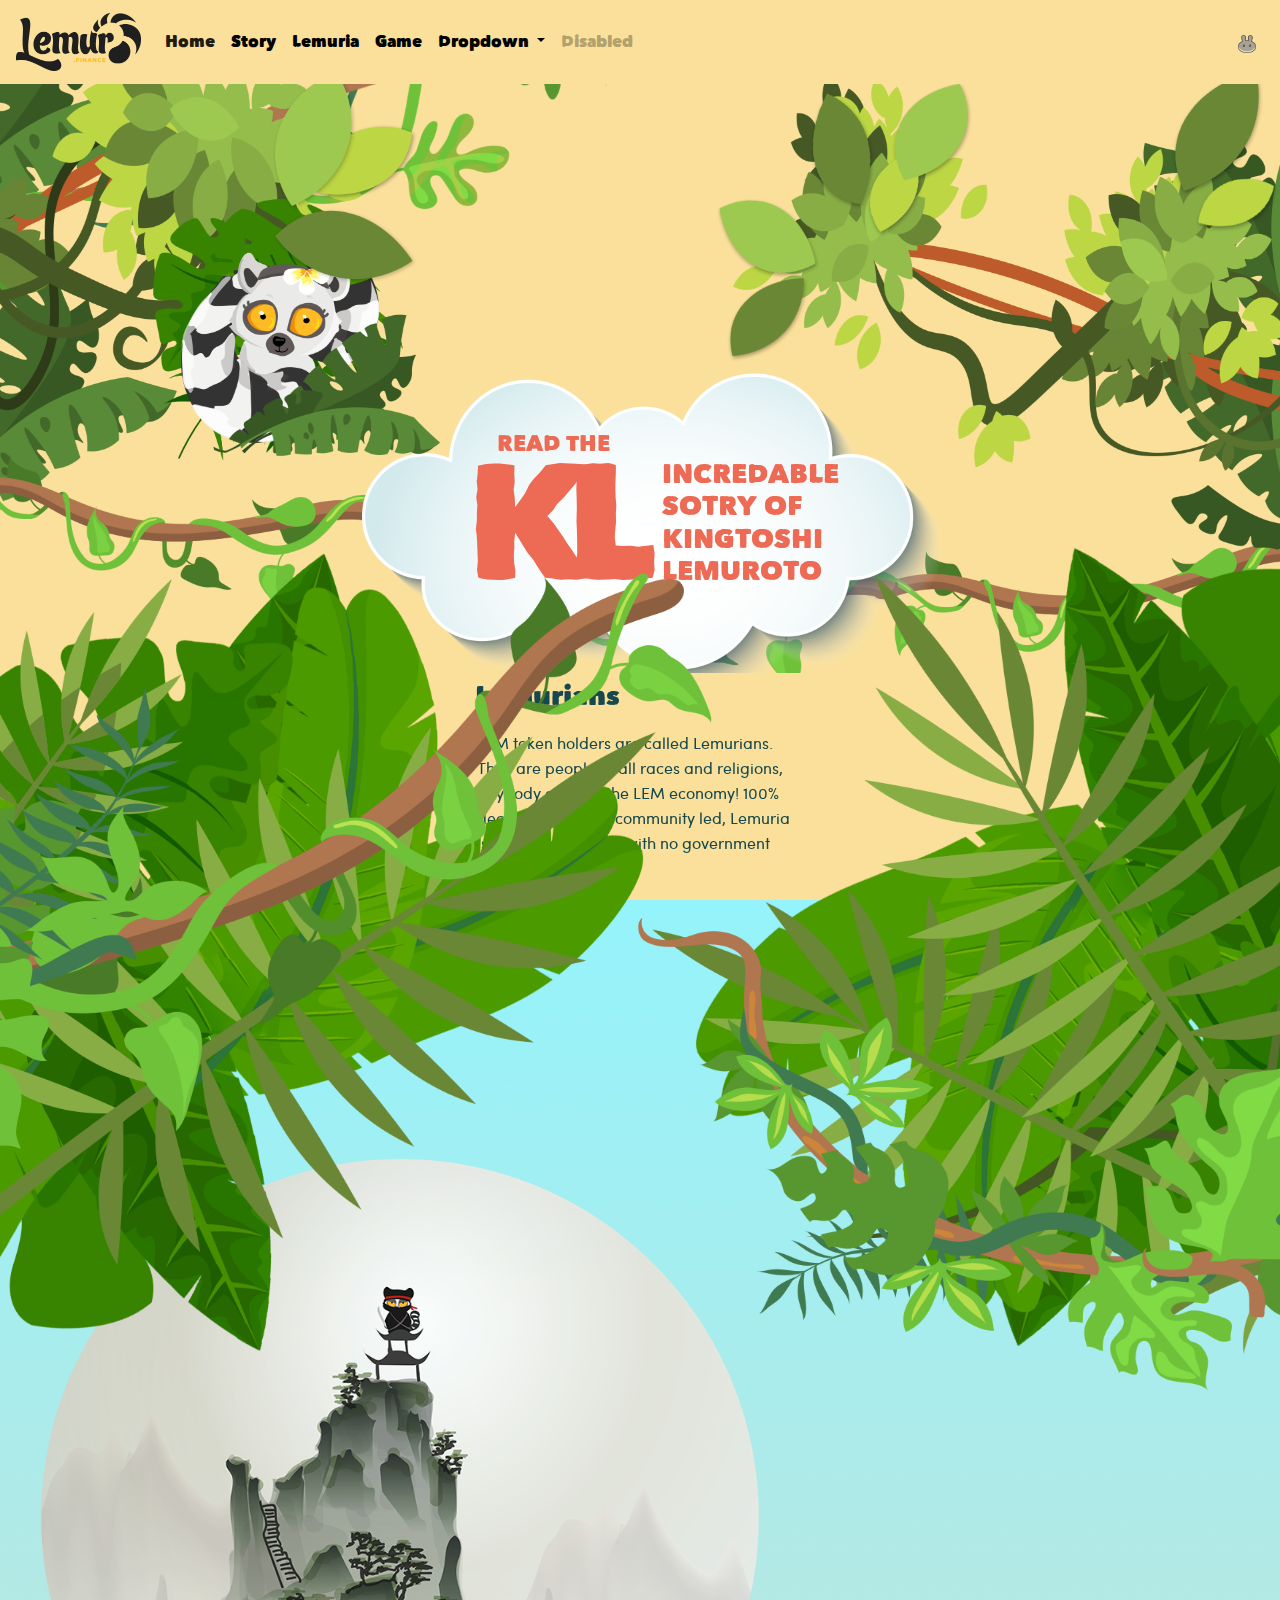
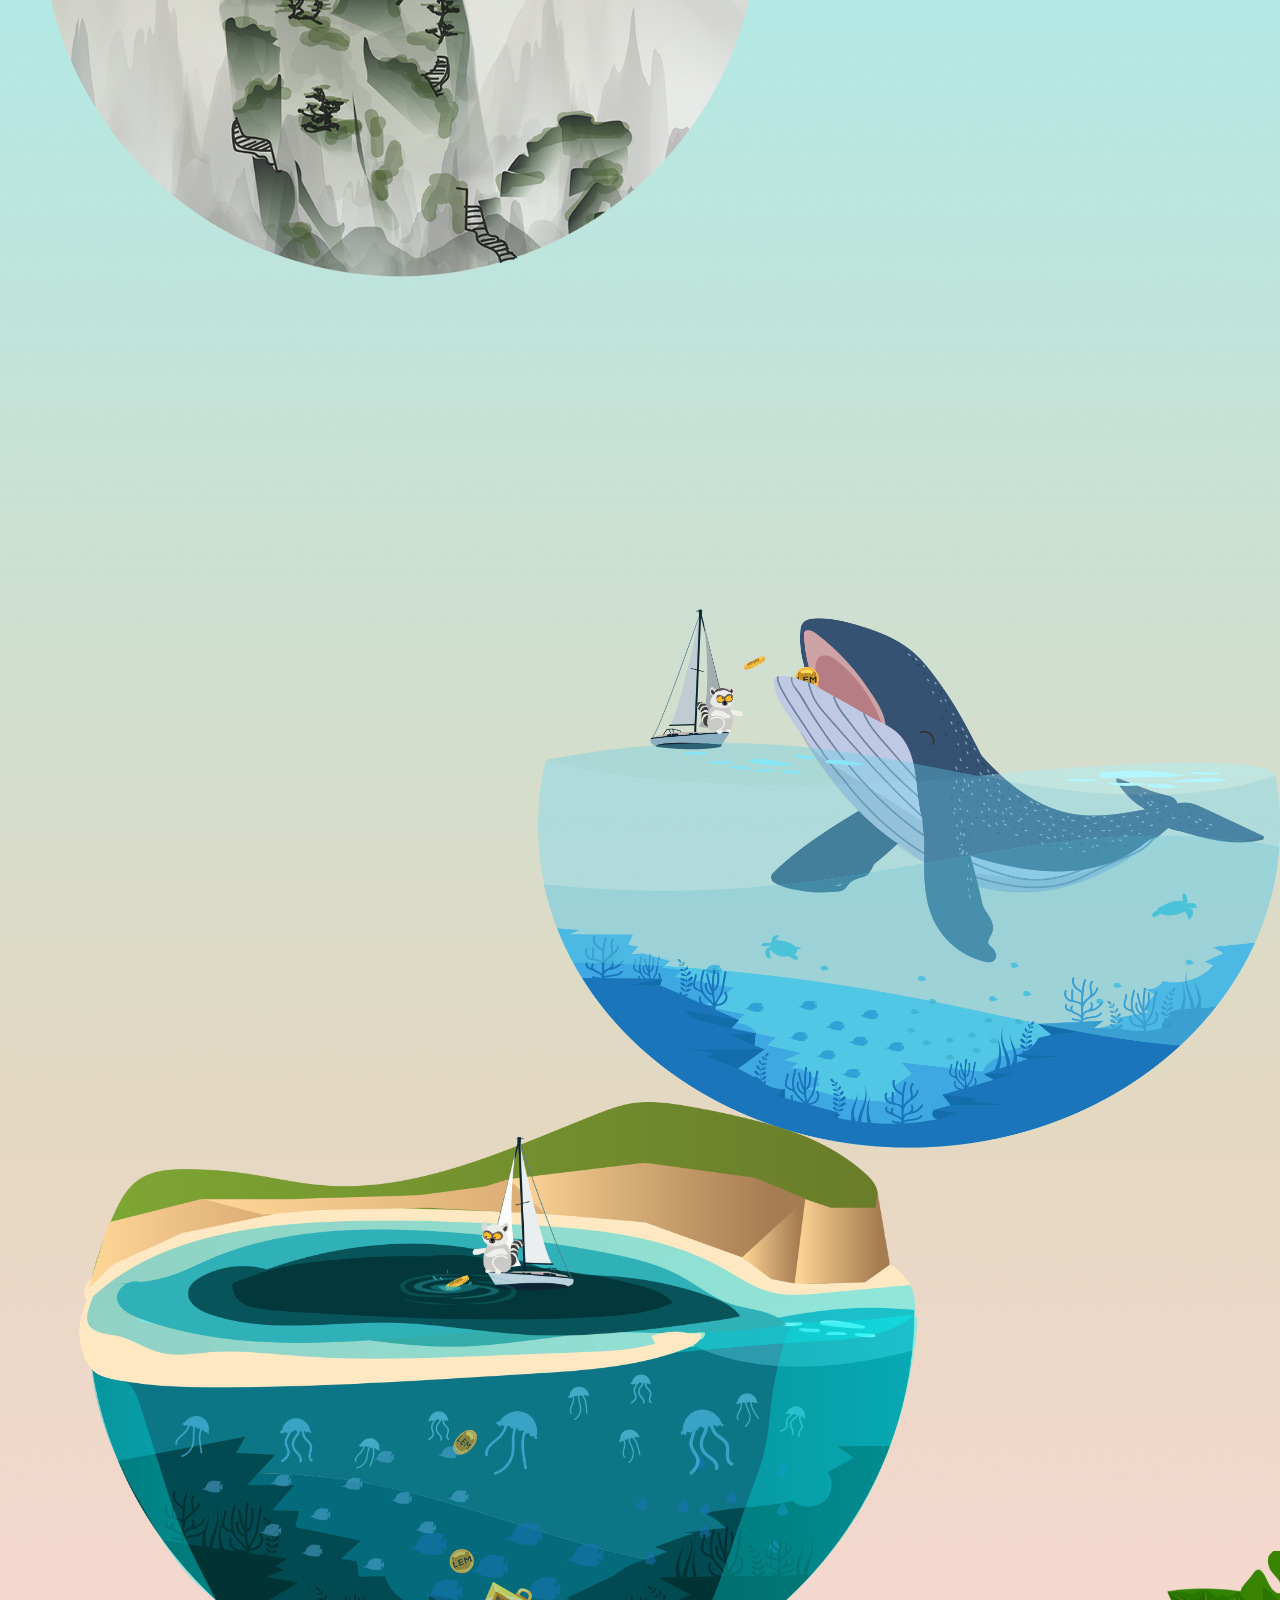
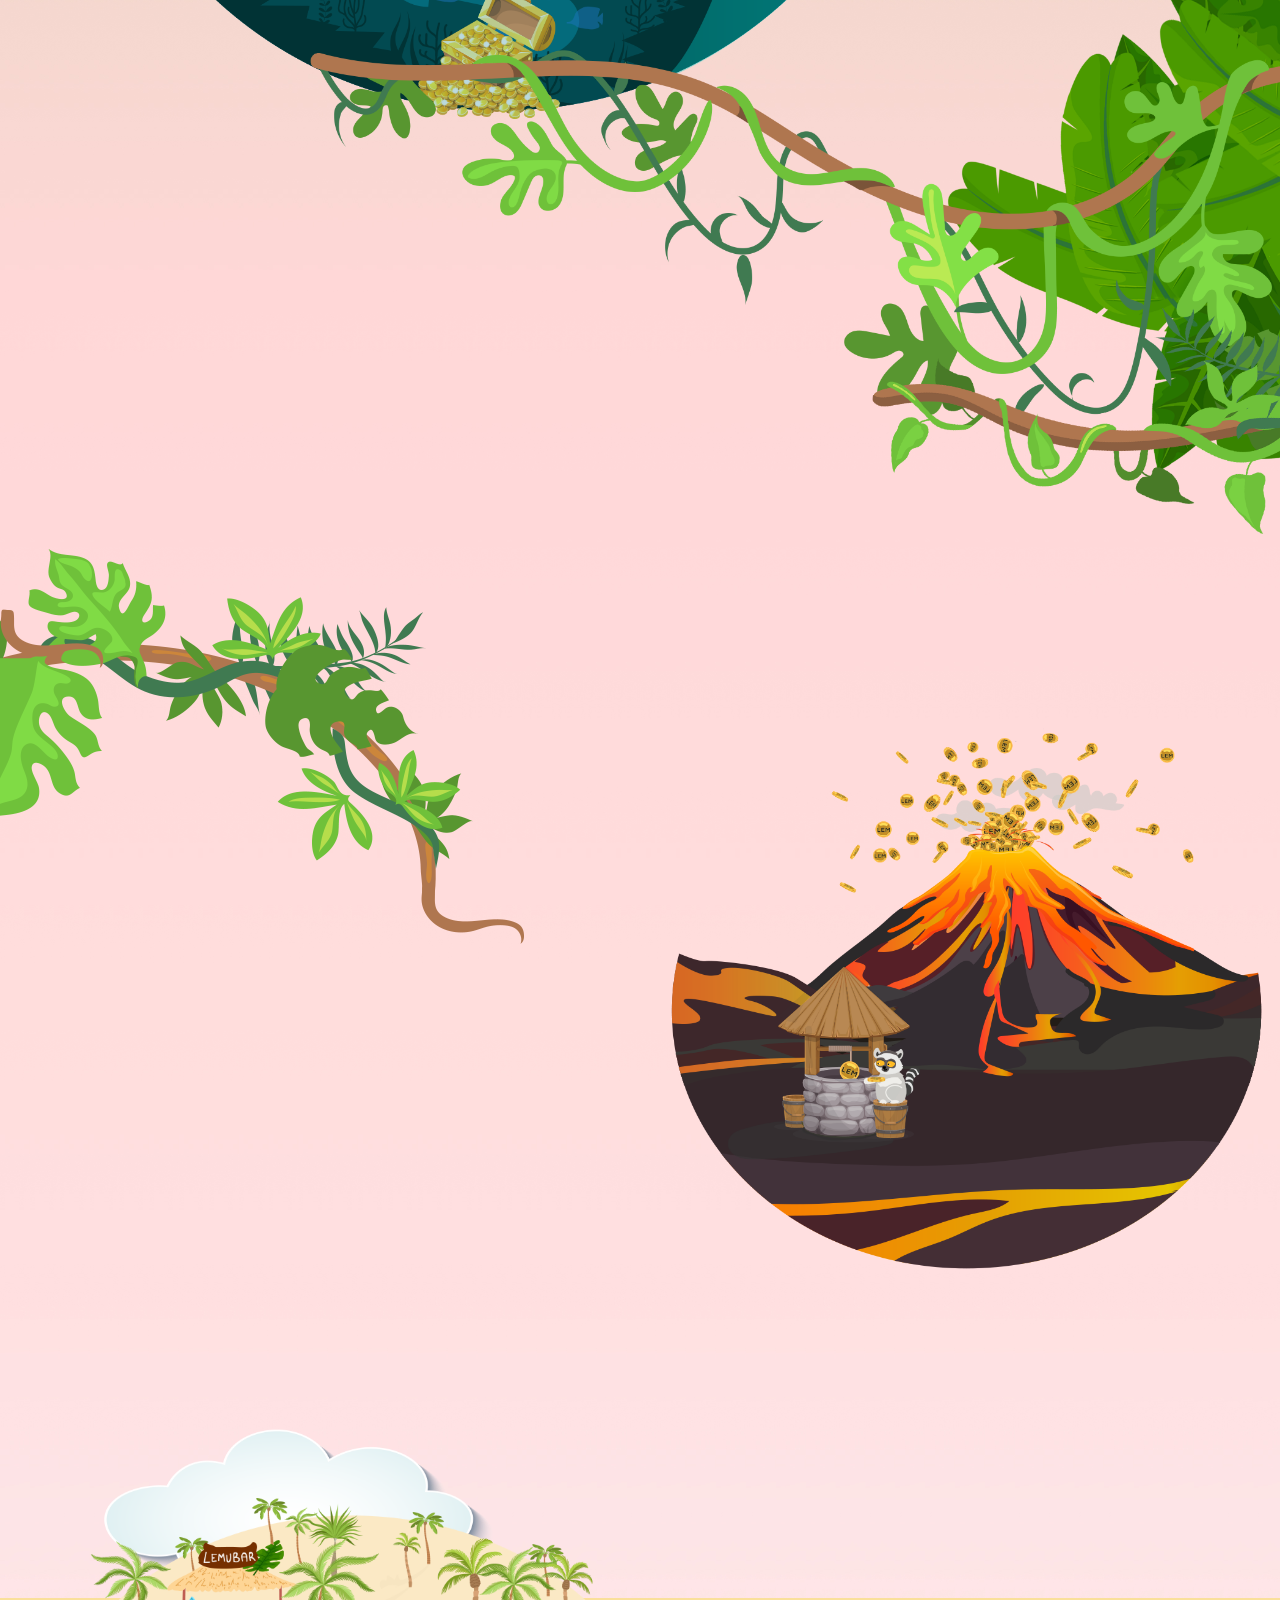
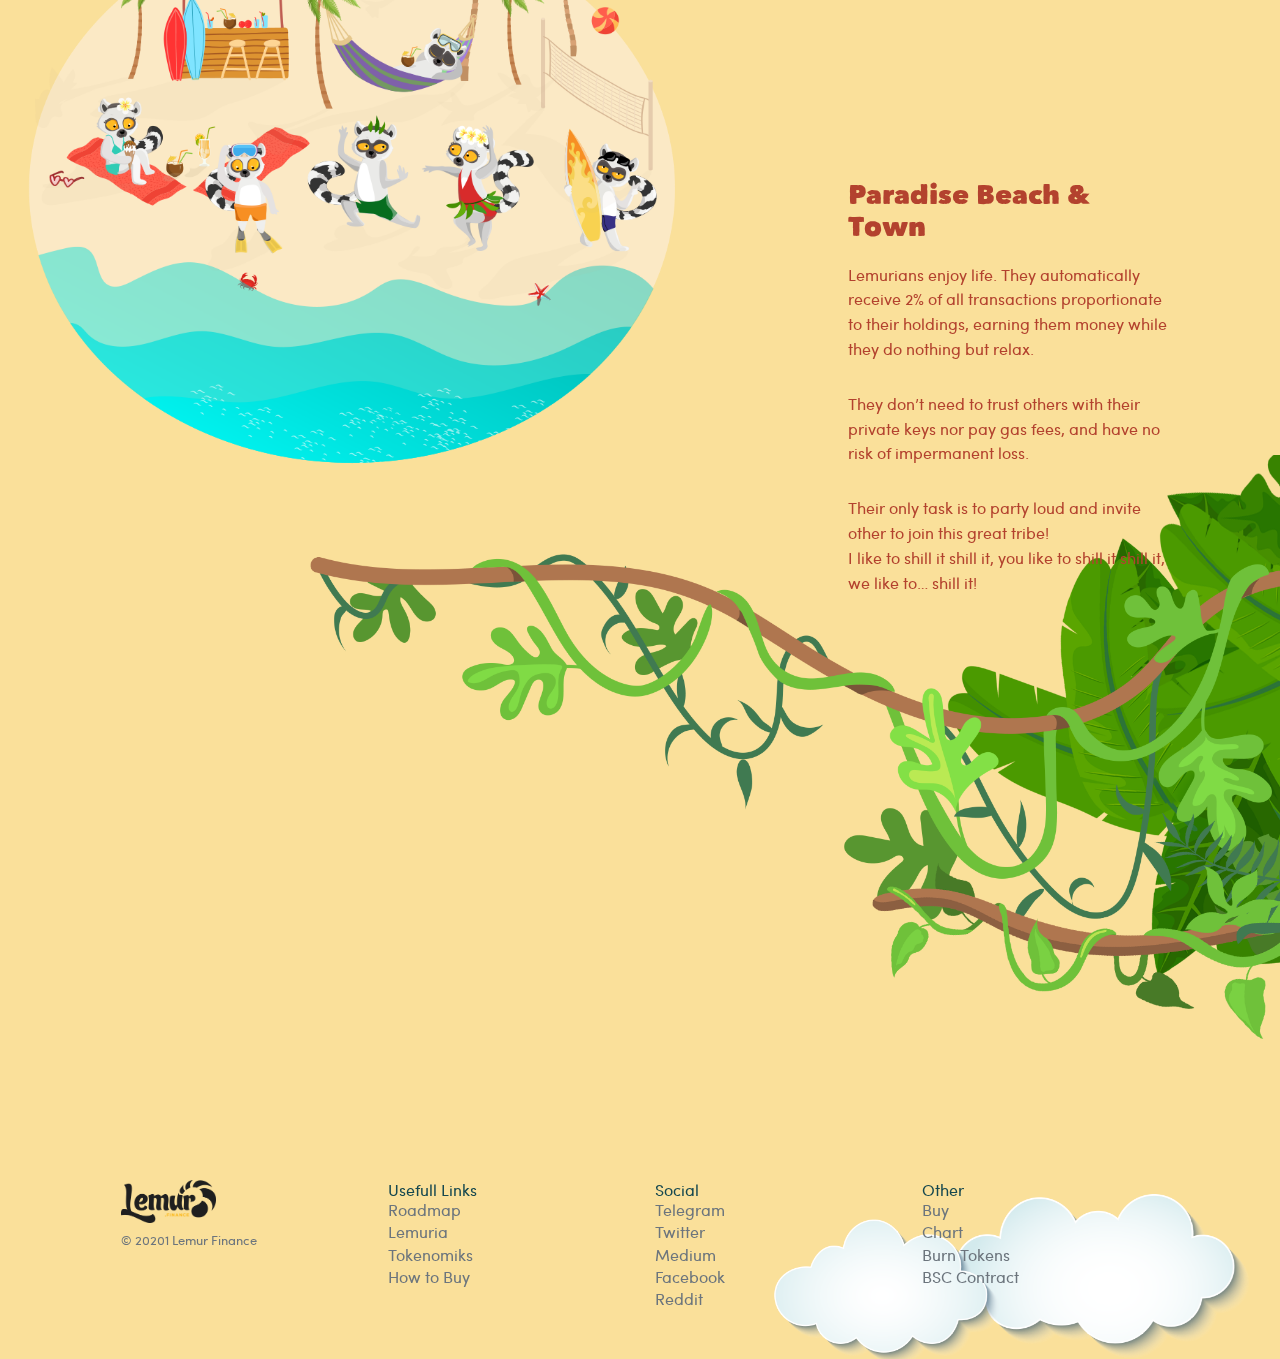
==== index.html @ 19598bf0 "first commit" ====
<!DOCTYPE html>
<html lang="en">
<head>
    <meta charset="UTF-8">
    <meta http-equiv="X-UA-Compatible" content="IE=edge">
    <meta name="viewport" content="width=device-width, initial-scale=1.0">
    <title>LEM STORY</title>
    <meta name="theme-color" content="#ffcb4d">
    <link rel="stylesheet" href="https://stackpath.bootstrapcdn.com/bootstrap/4.5.2/css/bootstrap.min.css" integrity="sha384-JcKb8q3iqJ61gNV9KGb8thSsNjpSL0n8PARn9HuZOnIxN0hoP+VmmDGMN5t9UJ0Z" crossorigin="anonymous">
    <!---Meta Info-->
    <link rel="stylesheet" href="https://cdnjs.cloudflare.com/ajax/libs/font-awesome/5.15.3/css/all.min.css" integrity="sha512-iBBXm8fW90+nuLcSKlbmrPcLa0OT92xO1BIsZ+ywDWZCvqsWgccV3gFoRBv0z+8dLJgyAHIhR35VZc2oM/gI1w==" crossorigin="anonymous" />
    <link rel="stylesheet" href="css/style.min.css" type="text/css">
    <link rel="stylesheet" href="css/plugins.min.css" type="text/css">
    <style>
.navbar-light .navbar-nav .nav-link {
    color: rgba(0,0,0,.5);
    font-family: matizregular,sans-serif;
    color: black;
}
    </style>
</head>
<body class="onLoading">
    <div id="preloader"></div>      
    <div id="simpleScroll" ></div>
    <div id="sideScroll"></div>
    <nav class="navbar navbar-expand-lg navbar-light fixed-top" style="    background: #fae09a;">
        <a class="navbar-brand" href="#">
            <img src="./lem_logo.png" style="width: 125px;;"/>
        </a>
        <button class="navbar-toggler" type="button" data-toggle="collapse" data-target="#navbarSupportedContent" aria-controls="navbarSupportedContent" aria-expanded="false" aria-label="Toggle navigation">
          <span class="navbar-toggler-icon"></span>
        </button>
      
        <div class="collapse navbar-collapse" id="navbarSupportedContent">
          <ul class="navbar-nav mr-auto">
            <li class="nav-item active">
              <a class="nav-link" href="#">Home <span class="sr-only">(current)</span></a>
            </li>
            <li class="nav-item">
              <a class="nav-link" href="#">Story</a>
            </li>
            <li class="nav-item">
                <a class="nav-link" href="#">Lemuria</a>
              </li>
              <li class="nav-item">
                <a class="nav-link" href="#">Game</a>
              </li>
            <li class="nav-item dropdown">
              <a class="nav-link dropdown-toggle" href="#" id="navbarDropdown" role="button" data-toggle="dropdown" aria-haspopup="true" aria-expanded="false">
                Dropdown
              </a>
              <div class="dropdown-menu" aria-labelledby="navbarDropdown">
                <a class="dropdown-item" href="#">Action</a>
                <a class="dropdown-item" href="#">Another action</a>
                <div class="dropdown-divider"></div>
                <a class="dropdown-item" href="#">Something else here</a>
              </div>
            </li>
            <li class="nav-item">
              <a class="nav-link disabled" href="#">Disabled</a>
            </li>
          </ul>
          <div class="form-inline my-2 my-lg-0">
            <ul class="navbar-nav mr-auto">
                <li class="nav-item active">
                    <a style="    color: #807b7b;" href="https://twitter.com/FinanceLemur" target="_blank" class="twitter-follow-button nav-link" data-show-count="false"> <i class="fab fa-twitter"></i> <span class="handle"></span></a>
                </li>
                <li class="nav-item active">
                    
                    <a style="    color: #807b7b;" href="https://t.me/lemurfinance" target="_blank" class="twitter-follow-button nav-link" data-show-count="false"><i class="fab fa-telegram"></i> <span class="handle"></span></a>
                  </li>
                  <li class="nav-item active">
                    <a style="    color: #807b7b;" href="https://lemurfinance.medium.com/" target="_blank" class="twitter-follow-button nav-link" data-show-count="false"><i class="fab fa-medium"></i> <span class="handle"></span></a>
                  </li>
                  <li class="nav-item active">
                    <a style="    color: #807b7b;    " href="https://www.reddit.com/r/LemurFinance/" target="_blank" class="twitter-follow-button nav-link" data-show-count="false"><i class="fab fa-reddit-alien"></i> <span class="handle"></span></a>
                  </li>
                  <li class="nav-item active">
                    <a style="     color: #807b7b;   " href="https://www.reddit.com/r/LemurFinance/" target="_blank" class="twitter-follow-button nav-link" data-show-count="false"><i class="fab fa-facebook"></i> <span class="handle"></span></a>
                  </li>
                  <li class="nav-item active">
                    <a style="     color: #807b7b;   " href="https://www.reddit.com/r/LemurFinance/" target="_blank" class="twitter-follow-button nav-link" data-show-count="false">
                    <img style="width: 18px;    opacity: 0.8;
                    filter: grayscale(1);" src="./img/pancake.png"/></a>
                  </li>
                </ul>
          </div>
        </div>
      </nav>
    <div id="wrapper">
        <section id="section1" class="section section1 s1-anim">
           <div class="container">
               <a href="#" id="event-logo" class="logo">
                   <span class="logo__in">
                    
                   </span>
               </a>
           </div>
           <!-- <img class="bgs bg-1 defualReplace" data-desk="img/bg-1.jpg" data-mob="img/bg-1.jpg"> -->
           <div class="overBg ">
               <img class="topCloud topCloud1 load" data-src="img/cloud-1.png">
               <img class="topCloud topCloud2 load" data-src="img/cloud-2.png">
               <img class="topCloud topCloud3 load" data-src="img/cloud-3.png">
               <img class="pos-a s1-leaf-top s1-monkey defualReplace" data-desk="img/bg-2_monkey.png" data-mob="img/bg-2_monkey.png">
               <img class="pos-a s1-leaf-top s1-leaf-left defualReplace" data-desk="img/bg-2_left-leaf.png" data-mob="img/bg-2_left-leaf.png">
               <img class="pos-a s1-leaf-top s1-leaf-right defualReplace" data-desk="img/bg-2_right-leaf.png" data-mob="img/bg-2_right-leaf.png">
               <img class="bg100 pos-r defualReplace" data-desk="img/bg-2.png" data-mob="img/bg-2.png">
               <h1 class="topTitle">
                  <div class="topTitle__main">
                   <span class="topTitle__top uppercase">READ THE</span>
                   <span class="topTitle__time">KL</span>
                   <!--<span class="topTitle__mid uppercase">years of Pratham Books</span>-->
                   <span class="topTitle__mid uppercase">incredable sotry of Kingtoshi Lemuroto</span>
                   <!--<span class="topTitle__separate"></span>
                   <span class="topTitle__bottom">By creating thousands of books that delight millions of readers</span>-->
                  </div>
               </h1>
           </div>
        </section>
        <div class="common-bg1">
            <section id="section2" class="section section2">
               <div class="section2__inner pos-r">
                    <!--- Report Pop -->
                    <div id="management-report" class="sec1-slider">
                       <h2 class="title mManageRepTitle" data-scroll-reveal="enter from bottom">Lemurians</h2> 
                        <div class="popx">
                            <div id="popSlide" class="popYellow popSlide">
                               <div>
                                  <div class="para">
                                      <p data-scroll-reveal="enter from bottom">
                                        LEM token holders are called Lemurians. They are people of all races and religions, anybody can join the LEM economy! 100% decentralized and community led, Lemuria is a real democracy with no government and no central bank.

                                      </em>
                                      </p>
                                      
                                  </div>
                                </div>
                                
                               
                               
                            </div>
                        </div>
                    </div>
                    <!--- Report Pop -->
                    <div class="s2Img s2Img1">
                        <img class="s2ImgAni1_1 s2Img_1" src="img/s2-img1-1.png">
                        <img class="s2ImgAni1_2 s2Img_2" src="img/s2-img1-2.png">
                        <img class="s2ImgAni1_3 s2Img_3" src="img/s2-img1-3.png">
                        <img class="_s2Small _s2Small1 loadMob" data-mob="img/s2-img1-1.png">
                    </div>
                    <div class="s2Img s2Img2">
                        <img class="s2ImgAni2_1 s2Img_1" src="img/s2-img2-1.png">
                        <img class="s2ImgAni2_2 s2Img_2" src="img/s2-img2-2.png">
                        <img class="s2ImgAni2_3 s2Img_3" src="img/s2-img2-3.png">
                        <img class="_s2Small _s2Small2 loadMob" data-mob="img/s2-img2-1.png">
                    </div>
               </div>
            </section>
           
            <div class="flexx _flexWrap660">
                <div class="s7-imgc3 pos-r">
                    <img class="w100 loadReplace" data-desk="./img/ninja2.png" data-mob="img/ninja2.png" src="./img/ninja2.png">
                </div>
                <div class="para fz18 ml30 max--285 pos-r _s7_paraSet" data-scroll-reveal="enter from bottom" data-scroll-reveal-id="45" data-scroll-reveal-initialized="true" data-scroll-reveal-complete="true">
                    
                    <h2 class="title max-460" data-scroll-reveal="enter from bottom">Kingtoshi Lemuroto
                    </h2>
                    <p data-scroll-reveal="enter from bottom">
                        Rumoured to be a descendant of Bitcoin developer Satoshi Nakamoto, our own Kingtoshi Lemuroto created the LEM protocol and renounced ownership of the contract (check here).
                        

                    </p>
                    
                    <div class="mHidden readSlide1">
                        <p data-scroll-reveal="enter from bottom">
                            This means nobody can interact with the contract anymore and cheat Lemurians, no more LEM can be minted and no rug-pull is possible.
                            
                            

                        </p>
                        <p data-scroll-reveal="enter from bottom">
                            Like his ancestor, he decided to remain anonymous and is hiding somewhere in Lemuria’s mountain. 

                        </p>
                        <p data-scroll-reveal="enter from bottom">
                            
                            Some says he is the Lemurian ninja and lives in a secret den where he perfects the art of Safu.
                        </p>
                      
                    </div>
                </div>
                <img class="cloud-7 cloudmation loadReplace" data-desk="img/cloud-7.png" data-mob="img/cloud-7.png">
            </div>
            
            <section id="section3" style="    margin-top: 20vh;margin-bottom: 20vh;" class="section section3 color-3">
                <img class="s3-cloud1 load" data-src="img/cloud-1.png">
                <div class="bgRight s3-bgRight">
                    <img class="w100 loadReplace" data-desk="img/s3-img1.png" data-mob="img/s3-img1.png">
                    
                </div>
                <div id="content" class="max-container left-8 pos-r">
                    <h2 class="title title_max370" data-scroll-reveal="enter from bottom">The LEM Whale</h2>
                    <div class="para-pad flexx align-end paraSetter _max800ParaFull">
                    <div class="para max-327 maxEl">
                        <p data-scroll-reveal="enter from bottom">
                            Kingtoshi Lemoruto sent 55% of the initial supply to the dead address (check here).
                            


                        </p>
                        
                        <div class="mHidden readSlide1">
                            <p data-scroll-reveal="enter from bottom">
                                This will forever be the biggest whale in LEM ecosystem and a whale that never dumps! 
                                
                                

                            </p>
                            <p data-scroll-reveal="enter from bottom">
                                As the 2% is distributed to holders proportionate to their holdings, the Lem Whale grows exponentially, exerting hyper-deflationary pressure on the LEM economy.

                            </p>
                            <p data-scroll-reveal="enter from bottom">
                                
                                 &nbsp;
                                 <br/>
                                 <br/>
                                 <br/>
                            </p>
                          
                        </div>
                    </div>
                    <div class="para max-327 maxEl _hidden800">
                        <p data-scroll-reveal="enter from bottom"> </p>
                        <p data-scroll-reveal="enter from bottom">  </p>
                    </div>
                    <div class="para max-327 pos-r top--55 maxEl _hidden800">
                        <p data-scroll-reveal="enter from bottom"> </p>
                    </div>
                   </div>
                </div>
                
            </section>
            <div class="row"></div>
            <section id="section4" class="section section4 color-4">
                <img class="s4-bgRight pos-r w100 loadReplace" data-desk="img/s4-img1.png" style="width: 78%;"  data-mob="img/s4-img1.png">
                <div class="max-container left-8 s4-text-top">
                    <div class="para-pad flexx align-end _max800ParaFull _flexColumn800">
                        <div class="max-327 sec__max20 _blankRemove">&nbsp;</div>
                        <div class="max-327 sec__max20 _blankRemove">&nbsp;</div>
                        <div id="translations" class="para max-327 sec__max327 max-360 ml-40 text-up">
                            <h2 class="title s4--title" data-scroll-reveal="enter from bottom">The Blue Hole</h2>
                            <div class="max-nf327">
                                <p data-scroll-reveal="enter from bottom">
                                    A good economy needs liquidity that cannot be tempered with. 
                                </p>
                                <p data-scroll-reveal="enter from bottom">
                                    
                                    The 3% tax creates LEM/BNB pool of liquidity that is locked forever.
                                </p>
                                <p data-scroll-reveal="enter from bottom">
                                    
                                   This provides an ever rising price floor, benefiting all Lemurians.
                                </p>
                            </div>
                        </div>
                    </div>
                </div>
                <div class="max-nf1121 section4__img2 pos-r">
                    <img class="w100 loadReplace" data-desk="img/s4-img-00.png" data-mob="img/s4-img-00.png">
                </div>
            </section>
            
           
            
            <section id="section7" class="section section7 color-7">
               <div class="s7-imgc1 pos-r">
                   <img class="pos-r s7-img1 load" data-src="img/s7-img1.png">
               </div>
                <div class="s7-imgc2 pos-r" style="width: 50%;">
                    <img class="w100 load s7-img2" data-src="img/s7-img2.png">
                    <!-- <span class="readPopUp event-popup" data-pop="2"><img class="w100 load" data-src="img/s7-img2_1.png"></span> -->
                </div>
                <div id="one-day-one-story" class="max-container pos-r _s7topSpace">
                    <h2 class="title title_max430" data-scroll-reveal="enter from bottom">The Pit & Volcano</h2>
                    <div class="para-pad bird-para-space mt46 flexx flex-wrap _paraMax767 max--600">
                      <div class="para max-327 fz18 pr--21 help_para" data-scroll-reveal="enter from bottom">
                           <p>
                            A 2% tax is distributed to all holders proportionate to their holdings.
                           </p>
                           <p>
                            All new Lemurians or exiting ones are required to offer LEM into the pit, after which the volcano immediately erupts and airdrops the offered coins to all Lemurians!
                           </p>
                       </div>
                       <div class="para max-327 max-250 _max225 _max800s7_1">
                           <div class="sales sales-19 bold" data-scroll-reveal="enter from bottom">
                               <div class="sales__text sales--inSmall2">
                                   <div class="sales__each"><span class="sales__bold">2%</span> redistributed</div> 
                                   <div class="sales__each"><span class="sales__bold">3%</span> locked</div> 
                                   <div class="sales__each"><span class="sales__bold">5%</span> transaction tax</div>
                                   <!--<div class="sales__each"><span class="sales__bold sales--block">1000+</span> DONORS AND COMMITTED</div>-->
                               </div>
                           </div>
                       </div>
                       <!--<div class="dHidden max-327 max-250 _max225 _max800s7_2">
                           <div class="sales sales-19 bold crpt-43"  data-scroll-reveal="enter from bottom"> 
                            <div class="sales__text  sales--inSmall">CORPORATE ENTITIES <span class="nowrap">LIKE UCWEB</span> HELPED US RAISE OVER 24 LAKHS FOR LIBRARIES</div>
                           </div>
                       </div>-->
                       <div class="max-327"><!--align175-->
                           <div class="sales sales-19 bold" data-scroll-reveal="enter from bottom">
                               <div class="sales__text sales--inSmall"><span class="sales__bold sales--block">3M </span>Marketcap</div>
                           </div>
                       </div>
                       <!--<div class="mHidden max-327 max-250 _max225 _max800s7_2">
                           <div class="sales sales-19 bold crpt-43"  data-scroll-reveal="enter from bottom"> 
                            <div class="sales__text  sales--inSmall">CORPORATE ENTITIES <span class="nowrap">LIKE UCWEB</span> HELPED US RAISE OVER 24 LAKHS FOR LIBRARIES</div>
                           </div>
                       </div>-->
                       <div class="max-327 max-253">
                           <div class="sales sales-19 bold sales--inSmall3" data-scroll-reveal="enter from bottom">
                               <div class="sales__text"><span class="sales__bold sales--block">1000+ </span>Holders</div>
                           </div>
                       </div>
                    </div>
                </div>
                <div class="mid-cloud pos-r">
                    <img class="cloud-8 cloudmation2 loadReplace" data-desk="img/cloud-8.png" data-mob="img/cloud-8.png">
                </div>
               
            </section>
         </div>  
         <section id="section4" class="section section4 color-4">
            <img class="s4-bgRight pos-r w100 loadReplace" data-desk="img/s7-img3.png" style="width: 78%;" data-mob="img/s7-img3.png" src="img/s7-img3.png">
            <div class="max-container left-8 s4-text-top">
                <div class="para-pad flexx align-end _max800ParaFull _flexColumn800">
                    <div class="max-327 sec__max20 _blankRemove">&nbsp;</div>
                    <div class="max-327 sec__max20 _blankRemove">&nbsp;</div>
                    <div id="translations" class="para max-327 sec__max327 max-360 ml-40 text-up">
                        <h2 class="title s4--title" data-scroll-reveal="enter from bottom" data-scroll-reveal-id="15" data-scroll-reveal-initialized="true" data-scroll-reveal-complete="true">Paradise Beach & Town</h2>
                        <div class="max-nf327">
                            <p data-scroll-reveal="enter from bottom" data-scroll-reveal-id="16" data-scroll-reveal-initialized="true" data-scroll-reveal-complete="true">
                                Lemurians enjoy life. They automatically receive 2% of all transactions proportionate to their holdings, earning them money while they do nothing but relax.
                                


                            </span></p>
                            <p data-scroll-reveal="enter from bottom" data-scroll-reveal-id="17" data-scroll-reveal-initialized="true" data-scroll-reveal-complete="true">
                                They don’t need to trust others with their private keys nor pay gas fees, and have no risk of impermanent loss. 
                                
                            </p>
                            <p data-scroll-reveal="enter from bottom" data-scroll-reveal-id="17" data-scroll-reveal-initialized="true" data-scroll-reveal-complete="true">
                                Their only task is to party loud and invite other to join this great tribe! <br/> I like to shill it shill it, you like to shill it shill it, we like to… shill it!
                                
                            </p>
                            
                        </div>
                    </div>
                </div>
            </div>
            <div class="max-nf1121 section4__img2 pos-r">
                <img class="w100 loadReplace" data-desk="img/s4-img-00.png" data-mob="img/s4-img-00.png" src="img/s4-img-00.png">
            </div>
        </section>
       
        <div class="container">
            <footer class="pt-4 my-md-5 pt-md-5 " >
              <div class="row">
                <div class="col-12 col-md">
                  <img class="mb-2" src="./lem_logo.png" alt="" style="width: 95px;">
                  <small class="d-block mb-3 text-muted">© 20201 Lemur Finance</small>
                </div>
                <div class="col-6 col-md">
                  <h5>Usefull Links</h5>
                  <ul class="list-unstyled text-small">
                    <li><a class="text-muted" href="#">Roadmap</a></li>
                    <li><a class="text-muted" href="#">Lemuria</a></li>
                    <li><a class="text-muted" href="#">Tokenomiks</a></li>
                    <li><a class="text-muted" href="#">How to Buy</a></li>                    
                  </ul>
                </div>
                <div class="col-6 col-md">
                  <h5>Social</h5>
                  <ul class="list-unstyled text-small">
                    <li><a class="text-muted" href="#">Telegram</a></li>
                    <li><a class="text-muted" href="#">Twitter</a></li>
                    <li><a class="text-muted" href="#">Medium</a></li>
                    <li><a class="text-muted" href="#">Facebook</a></li>
                    <li><a class="text-muted" href="#">Reddit</a></li>
                  </ul>
                </div>
                <div class="col-6 col-md">
                  <h5>Other</h5>
                  <ul class="list-unstyled text-small">
                    <li><a class="text-muted" href="#">Buy</a></li>
                    <li><a class="text-muted" href="#">Chart</a></li>
                    <li><a class="text-muted" href="#">Burn Tokens</a></li>
                    <li><a class="text-muted" href="#">BSC Contract</a></li>
                  </ul>
                </div>
              </div>
            </footer>
          </div>

    </div>
    
    
    <script src="https://code.jquery.com/jquery-3.4.1.slim.min.js" integrity="sha384-J6qa4849blE2+poT4WnyKhv5vZF5SrPo0iEjwBvKU7imGFAV0wwj1yYfoRSJoZ+n" crossorigin="anonymous"></script>

    <script src="https://stackpath.bootstrapcdn.com/bootstrap/4.4.1/js/bootstrap.min.js" integrity="sha384-wfSDF2E50Y2D1uUdj0O3uMBJnjuUD4Ih7YwaYd1iqfktj0Uod8GCExl3Og8ifwB6" crossorigin="anonymous"></script>

    <!-- SCRIPT -->
    <script src="js/vender.js"></script>
    <!--<script src="js/debug.addIndicators.min.js"></script>-->
    <script src="js/script.min.js"></script>
    <!-- SCRIPT -->
</body>
</html>
---- css/style.min.css ----
*{-webkit-box-sizing:border-box;-moz-box-sizing:border-box;box-sizing:border-box;outline:0}body,button,p{margin:0}a{text-decoration:none;color:inherit}ul{padding:0;margin:0}ul li{list-style:none}img{border:0}button{cursor:pointer}h1,h2,h3,h4,h5,h6{font-weight:400;margin:0;font-size:inherit}@font-face{font-family:sofia_proregular;src:url(fonts/mostardesign_-_sofia_pro_regular-webfont.woff2) format('woff2'),url(fonts/mostardesign_-_sofia_pro_regular-webfont.woff) format('woff');font-weight:400;font-style:normal}@font-face{font-family:sofia_probold;src:url(fonts/mostardesign_-_sofia_pro_bold-webfont.woff2) format('woff2'),url(fonts/mostardesign_-_sofia_pro_bold-webfont.woff) format('woff');font-weight:400;font-style:normal}@font-face{font-family:matizregular;src:url(fonts/matiz-webfont.woff2) format('woff2'),url(fonts/matiz-webfont.woff) format('woff');font-weight:400;font-style:normal}body{font-family:sofia_proregular,sans-serif;background:#fae09a;color:#16484f;font-size:16px;line-height:1.4;-webkit-font-smoothing:antialiased;-moz-osx-font-smoothing:grayscale;-webkit-tap-highlight-color:transparent}.bold,.paraBold span,.title{font-family:sofia_probold,sans-serif}.matiz,.sales__bold,.title,.topTitle{font-family:matizregular,sans-serif}.tdu{text-decoration:underline}.pos-r,.section{position:relative}.pos-a{position:absolute}.hidden{display:none}.block-right{display:block}#preloader{position:fixed;top:0;left:0;width:100%;height:100%;background:#f6d6d6 url(../img/lem_logo.png) no-repeat center;-webkit-background-size:300px;background-size:300px;z-index:99999}.container{padding-left:4%;padding-right:4%}.bgs,.overBg{z-index:-1;left:0}.bgRight,.bgs,.overBg,.s7-imgc2{position:absolute;top:0}.bgRight,.s7-imgc2{right:0}.s3-bgRight{top:-26%;width:58%;z-index:1;pointer-events:none}.s7-imgc2{width:31%;top:17%;z-index:1}.left-8{padding-left:8%}.top-10{padding-top:7.2%}.s2Img,.s2Img img{position:absolute;top:0;left:0}.s2Img2,.s2Img2 img{left:auto;right:0}body,html{position:relative;overflow-x:hidden;-webkit-overflow-scrolling:touch}.open-pop #wrapper{-webkit-filter:blur(5px);filter:blur(5px)}.open-pop .popupStyle2 .pop-layer{display:-webkit-flex;display:-moz-flex;display:flex;-webkit-align-items:center;align-items:center;min-height:100%}.pop-center{position:relative;padding:65px 150px 65px 130px;background:#fef1db}.readTitle{line-height:1.33;margin-bottom:0}.teller{font-size:20px;margin-top:-12px;margin-bottom:30px}.popup.popupStyle2 .paramb0 p{margin-bottom:0}.s2Img{width:38%;top:-30%;z-index:1;pointer-events:none}.s2Img img{width:135%}.bg-1{display:block;position:relative}.bg-1,.overBg,.overBg .bg100,.w100{width:100%}.logo{position:fixed;top:2.5%;z-index:100}.logo img{width:110px}.logo__in{display:block;overflow:hidden}.sidebar{position:fixed;top:0;left:0;height:100%;height:100vh;background:#ffcb4d;width:450px;color:#fff;font-size:28px;text-transform:uppercase;z-index:99;-webkit-transform:translateX(-100%);transform:translateX(-100%)}.sidebar .close-btn{top:30px;right:30px}.sidebar .close-btn:after,.sidebar .close-btn:before{background:#fff}.sidebar__inner{margin-top:180px;overflow-y:auto;height:68%}.sidebar__inner ul{max-width:342px;margin:0 auto}.sidebar li{padding-bottom:20px;padding-bottom:2vh}.sidebar a{transition:color .2s}.sidebar a:hover{color:#ed6a55}.section8{padding-top:110px;margin-top:-3px}.sec1-slider{max-width:330px;margin:0 auto}.popSlide{max-width:325px}.s1-leaf-top{top:0;left:0;width:50%;z-index:1}.s1-leaf-right{left:auto;right:0}.s1-anim .s1-leaf-left,.s1-anim .s1-leaf-right{-webkit-animation:s1Sway 6s infinite;animation:s1Sway 6s infinite}.s1-anim .s1-monkey{-webkit-animation:monkey 3s infinite;animation:monkey 3s infinite;transform-origin:37% 43%}@keyframes s1Sway{0%,100%{transform:rotate(-2deg)}50%{transform:rotate(1deg)}}@keyframes monkey{0%,100%{transform:rotate(-.5deg)}50%{transform:rotate(.5deg)}}.title{font-size:27px;line-height:1.2;margin-bottom:19px}.para{line-height:1.55}.para p{margin-bottom:30px}.popup .para p{margin-bottom:22px}.section2__inner{top:-220px}.color-3{color:#3f0c4c}.color-4{color:#b3422e}.color-5{color:#347c85}.color-6{color:#3f0c4c}.color-7{color:#fa7140}.color-8{color:#094864}.color-9{color:#07425c}.color-10{color:#063648}.color-11{color:#ecbe73}.color-12{color:#b8ecf2}.testimonial h3{font-size:18px;line-height:1.2;margin-bottom:0}.testimonial1 h3{max-width:299px;margin-left:auto;margin-right:auto}.testimonial p{font-size:14px;line-height:1.3;text-transform:uppercase}.testimonial{position:absolute;z-index:4;text-align:center}.testimonial1{max-width:332px;right:6%;top:36%}.testimonial2{max-width:142px;left:22.3%;top:35.2%}.testimonial3{max-width:146px;left:10.6%;top:67.5%}.testimonial4{max-width:160px;right:11.6%;top:69.5%}.max-327{max-width:347px;-webkit-flex:0 0 347px;flex:0 0 347px}.max-253{max-width:253px;-webkit-flex:0 0 253px;flex:0 0 253px}.sales--inSmall{max-width:295px;padding-right:20px}.max-360{max-width:360px;-webkit-flex:0 0 360px;flex:0 0 360px}.max-365{max-width:365px;-webkit-flex:0 0 365px;flex:0 0 365px}.max-250{max-width:250px;-webkit-flex:0 0 250px;flex:0 0 250px}.max-180{max-width:182px;-webkit-flex:0 0 182px;flex:0 0 182px}.max-132{max-width:132px;-webkit-flex:0 0 132px;flex:0 0 132px}.max--600{max-width:600px}.pl10{padding-left:10px}.mt28{margin-top:28px}.fz18{font-size:18px}.ml30{margin-left:30px}.max-nf327{max-width:327px}.max--285{max-width:285px;margin-top:100px}.max-nf1121{max-width:1100px;margin-left:auto;margin-right:0}.section4__img2{margin-top:-125px;top:-45px}.sales-last-top{top:-28px}.mt54{margin-top:56px}.mt46{margin-top:48px}.sales__each{margin-bottom:11px}.s7-imgc1{margin-top:-30px;margin-bottom:27px;overflow:hidden}.cloud-7{position:absolute;bottom:0;right:30px}.cloud-7,.cloud-8{max-width:39%}.align175,.donor1000{position:relative;top:-40px}.align175{top:5px}.mid-cloud{margin-bottom:-100px;padding-left:50px;overflow:hidden}.cloudmation{will-change:transform;-webkit-animation:cloud 15s infinite linear;animation:cloud 15s infinite linear}.cloudmation2{will-change:transform;-webkit-animation:cloud2 20s 2s infinite linear;animation:cloud2 20s 2s infinite linear}@-webkit-keyframes cloud2{0%{transform:translateX(-100%)}100%{transform:translateX(100vw)}}@keyframes cloud2{0%{transform:translateX(-100%)}100%{transform:translateX(100vw)}}@-webkit-keyframes cloud{0%{transform:translateX(100%)}100%{transform:translateX(-100vw)}}@keyframes cloud{0%{transform:translateX(100%)}100%{transform:translateX(-100vw)}}.tac{text-align:center}.flexx{display:-webkit-flex;display:-moz-flex;display:flex}.flex-column{-webkit-flex-direction:column;flex-direction:column}.flex-wrap{-webkit-flex-wrap:wrap;flex-wrap:wrap}.align-end{-webkit-align-items:flex-end;align-items:flex-end}.align-center{-webkit-align-items:center;align-items:center}.justify-between{-webkit-justify-content:space-between;justify-content:space-between}.justify-end{-webkit-justify-content:flex-end;justify-content:flex-end}.top--55{top:-44px}.top--55 p{margin-bottom:0}.paraSetter{margin-left:-10px;margin-right:-10px}.maxEl{padding-left:10px;padding-right:10px}.para-pad .ml-40{margin-left:40px}.para-pad .para:first-child{margin-left:0}.s4-bgRight{top:-12px}.s4-text-top{margin-top:-300px}.s7-imgc3{width:62%}.max-container{max-width:1360px;margin-left:auto;margin-right:auto;padding-left:114px;padding-right:114px}.text-up{position:relative;z-index:1}.sales{text-transform:uppercase;font-size:14px;line-height:1.4;margin-bottom:28px}.sales-19{font-size:19.85px;line-height:1.3}.sales--mb{margin-bottom:38px}.sales__text .sales__bold{font-size:27px;line-height:1}.sales-19 .sales__text .sales__bold{font-size:51px;line-height:.85}.sales--max213{max-width:212px}.sales--max180{max-width:205px}.sales--max200{max-width:200px}.sales--block{display:block}.nowrap{white-space:nowrap}.sales__blockText{line-height:1;margin-top:7px}.sales__blockText>div{margin-right:18px}.leafMove{animation:leafy 4s infinite linear}.s2ImgAni2_2.leafMove{animation:leafy2 4s infinite linear}@keyframes leafy{0%{left:-4px}50%{left:4px}100%{left:-4px}}@keyframes leafy2{0%{right:-4px}50%{right:4px}100%{right:-4px}}.ipad{max-width:628px;margin:0 auto;z-index:2}.ipad__text{position:absolute;max-width:329px;left:0;right:0;margin:0 auto;top:74px}.ipad__scroll{max-height:194px;overflow-y:auto}.ipad-inside{position:absolute;top:16%;left:0;pointer-events:none}.simplebar-content p{padding-right:10px}.simplebar-content p:last-child{margin-bottom:0}.s8Img3{margin-top:-480px}.s8Img4{position:absolute;top:0;left:0;width:100%;z-index:3;pointer-events:none}.s8Img2,.s8Img2_2{position:absolute;bottom:0;left:0;width:100%}.s8Img2_2{bottom:auto;top:35%}.s9Img1{width:100%}.s9Img1_over{position:absolute;top:0;left:0}.section9{margin-top:-30px;position:relative;z-index:4}.donors{position:absolute;top:-14%;right:24%;max-width:568px}.donorSlider{position:absolute;width:180px;top:2%;right:18.1%}.donorSlider img{max-width:100%}.slideLogo1{width:68%}.slideLogo2{width:156px}.slideLogo3{width:190px}.slideLogo4{width:101px}.donorSlider img.slideUC{max-width:90px}#donorSlider img{margin-bottom:12px}.donorSlider .slick-track{-webkit-display:flex;display:flex;-webkit-align-items:center;align-items:center}.donorSlider .slick-arrow.slick-prev{left:-28px}.donorSlider .slick-arrow.slick-next{right:-28px}.block{display:block}.fcMax{max-width:1120px;margin-left:auto;margin-right:auto;margin-top:30px;position:relative}.winLoaded .finRep,.winLoaded .report-bg{background-image:url(../img/page.png)}.section10{margin-top:-120px;padding-top:190px;padding-bottom:180px;background-repeat:no-repeat;background-size:cover;background-position:center top}.finRep{cursor:pointer}.finRep,.report-bg{display:block;background-repeat:no-repeat;background-size:contain}.report-bg img{width:100%}.fish{position:absolute;top:-15%;left:-9%;max-width:100px}.fish-1{top:-24%;left:68%;max-width:200px}.fish-tails{position:absolute;top:0;left:0}.fish-tail1,.fish-tail2{animation:fishTails 1.5s infinite linear}.fish-tail2{transform-origin:0 40%;top:-1px}@keyframes fishTails{0%,100%{transform:rotate(2deg)}50%{transform:rotate(-2deg)}}.s3-cloud1,.topCloud{position:absolute;top:10%;right:0;will-change:transform;-webkit-transform:translateX(100%);transform:translateX(100%)}.topCloud2{top:10%}.topCloud3{top:34%}.topCloud1{-webkit-animation:cloud 15s infinite linear;animation:cloud 15s infinite linear}.s3-cloud1,.topCloud2{-webkit-animation:cloud 15s 10s infinite linear;animation:cloud 15s 10s infinite linear}.topCloud3{-webkit-animation:cloud 14.5s 5.5s infinite linear;animation:cloud 14.5s 5.5s infinite linear}.s3-cloud1{-webkit-animation-delay:0s;animation-delay:0s;top:23%}.sales-clouds{height:200px}.midCloud1{top:10%;max-width:350px;-webkit-animation:cloud 17s infinite linear;animation:cloud 17s infinite linear}.midCloud2{top:17%;max-width:250px;-webkit-animation:cloud 18s 7s infinite linear;animation:cloud 18s 7s infinite linear}.open-pop{overflow:hidden}.popup{position:fixed;top:0;left:0;right:0;width:100%;height:100%;padding:10px;display:none;z-index:9999;overflow-y:scroll;-webkit-overflow-scrolling:touch}.popupStyle3{padding:0}.popupStyle3 .pop-center{background:#07425c;padding:65px;min-height:100vh}.pop-layer{max-width:847px;position:relative;margin:auto}.layer--max1045{max-width:1045px}.pop-inner{position:relative;overflow:hidden;padding:100px;padding:31px 37px 24px 70px}.pop-layer.layer--full{width:100%;max-width:100%}#popup2 .close-btn{top:30px;right:30px}.close-btn{width:40px;height:40px;position:absolute;top:40px;right:40px;z-index:99}.close-btn:after,.close-btn:before{content:'';position:absolute;top:0;left:0;right:0;bottom:0;margin:auto;width:24px;height:2px;background:#634125}.popupStyle2 .close-btn:after,.popupStyle2 .close-btn:before{background:#fa7140}.popupStyle3 .close-btn:after,.popupStyle3 .close-btn:before{background:#fff}.close-btn:before{-webkit-transform:rotate(45deg);transform:rotate(45deg)}.close-btn:after{-webkit-transform:rotate(-45deg);transform:rotate(-45deg)}.readPopUp{width:44%;position:absolute;top:60%;left:9%;cursor:pointer}.hammock-btn,.readPopUp{animation:readPop 1s infinite cubic-bezier(.65,.27,.23,1.19)}@keyframes readPop{0%,100%{transform:rotate(-2deg)}50%{transform:rotate(2deg)}}.winLoaded .star{background-image:url(../img/star-1.png)}.winLoaded .star-small{background-image:url(../img/star-2.png)}.star-big{width:22px;height:22px}.star-small{width:12px;height:12px}.star{position:absolute;background-repeat:no-repeat;-webkit-background-size:cover;background-size:cover;background-position:center}@keyframes star{0%,100%{transform:scale(.8);opacity:.7}50%{transform:scale(1.2);opacity:1}}.star-1{top:36%;left:3%}.star-2{top:33%;left:12%;animation-delay:.2s}.star-3{top:45%;left:11%;animation-delay:.4s}.star-4{top:30%;left:3%;animation-delay:.5s}.star-5{top:49%;left:4%;animation-delay:.7s}.star-6{top:58%;left:3%;animation-delay:.3s}.star-7{top:25%;left:21%;animation-delay:.1s;background-size:13px}.star-8{top:36%;left:28%;animation-delay:.8s;background-size:10px}.star-9{top:56%;left:36%;animation-delay:.3s}.star-10{top:60%;left:54%;animation-delay:.5s}.star-11{top:58%;left:69%;animation-delay:1.5s}.star-12{top:43%;left:60%;animation-delay:2.5s;background-size:15px}.star-13{top:37%;left:65%;animation-delay:3.5s;background-size:15px}.star-14{top:16%;right:6%;background-size:11px}.star-15{top:20%;right:11%;animation-delay:4.5s;background-size:13px}.star-15{top:38%;right:6%;animation-delay:2.5s}.star-16{top:43%;right:16%;animation-delay:5.5s}.star-17{top:43%;right:4%;animation-delay:5.5s}.s10Flower{position:absolute;left:0;bottom:0;width:38%;z-index:1;pointer-events:none}.s10Flower.s10_fl2{bottom:5.7%}.s10Flower2{right:0;left:auto}.s11_fl1{bottom:62.4%}.s11_fl2{width:23%;bottom:36%;left:-2%}.s11-bg{display:block}.finRepMain{position:relative;z-index:2}.boardMax{max-width:360px}.uppercase{text-transform:uppercase}.fz20{font-size:20px}.ml80{margin-left:80px}.maker{margin-top:100px}.text-max1{max-width:320px}.z1{position:relative;z-index:1}.winLoaded .section11{background-image:url(../img/s11-bottom.png)}.section11{background-repeat:no-repeat;-webkit-background-size:cover;background-size:cover;margin-top:-83px;padding:200px 0 80px}.title_max370{max-width:320px}.title_max430{max-width:430px}.showMore{display:inline-block;margin-bottom:20px;-webkit-transition:-webkit-transform .3s;transition:transform .3s}.showMore.onSlide{-webkit-transform:rotate(180deg);transform:rotate(180deg)}#finSlider .slick-list{margin-left:-50px;margin-right:-50px}.finHolder{padding-left:50px;padding-right:50px;padding-bottom:20px}.finRep img{max-width:100%}.squirrel{position:absolute;right:40%;top:26.7%;width:22%;z-index:1}.water-leaf{animation:waterLeaf 7s infinite linear}@keyframes waterLeaf{0%{transform:translateX(-.3%)}50%{transform:translateX(.3%)}100%{transform:translateX(-.3%)}}.boat-animation{animation:boat 8s infinite linear}@keyframes boat{0%{transform:translateX(-.7%) rotate(-.5deg)}50%{transform:translateX(.7%) rotate(.5deg)}100%{transform:translateX(-.7%) rotate(-.5deg)}}.dark-fish{position:absolute;top:0;left:0;right:0;bottom:0;margin:auto;width:60%;animation:darkFish 20s infinite linear;opacity:.5;pointer-events:none}@keyframes darkFish{0%{transform:rotate(40deg)}50%{transform:rotate(-40deg)}100%{transform:rotate(40deg)}}.bubble{position:absolute;bottom:0;left:0;width:100%;height:800px;z-index:1;pointer-events:none;overflow:hidden}.pr--21{padding-right:21px}.trustees_max_section{max-width:754px;margin-left:auto;margin-right:auto}.s11Stone{position:absolute;top:33%;right:27%;width:35%}.hammock-book{position:absolute;top:10%;right:0;left:0;margin:auto}.max-460{max-width:462px}.slick-initialized .slick-slide{padding-left:2px;padding-right:2px}.hammock-btn{position:absolute;bottom:-43%;right:10%}.filler__row{width:33.333%}.filler__box{position:relative;display:inline-block}.box--mod1{left:60px;margin-top:65px}.box--mod4{left:110px;margin-top:60px}.box--mod2{margin-top:140px}.box--mod3{margin-top:168px;left:60px}.box--mod7{margin-top:100px}.box--mod8{left:30px;margin-top:-25px}.box--mod9{margin-top:130px}.box--mod10{margin-top:160px;left:80px}.box--mod6{margin-top:91px;left:110px}.box--mod5{margin-top:110px}.box--mod2 .filler__inner{-webkit-transform:rotate(4deg);transform:rotate(4deg)}.box--mod3 .filler__inner,.box--mod8 .filler__inner{-webkit-transform:rotate(-8deg);transform:rotate(-8deg)}.box--mod4 .filler__inner{-webkit-transform:rotate(4deg);transform:rotate(4deg)}.box--mod5 .filler__inner{-webkit-transform:rotate(3deg);transform:rotate(3deg)}.box--mod6 .filler__inner{-webkit-transform:rotate(-3deg);transform:rotate(-3deg)}.box--mod9 .filler__inner{-webkit-transform:rotate(-6deg);transform:rotate(-6deg)}.box--mod10 .filler__inner{-webkit-transform:rotate(-10deg);transform:rotate(-10deg)}.filler__inner{background:#fff;padding:10px 12px 9px;-webkit-transform:rotate(6.5deg);transform:rotate(6.5deg)}.box--mod1 .filler__inner,.box--mod6 .filler__inner{background:#fa7140}.filler__bird{position:absolute;bottom:-61px;left:-150px;width:200px;z-index:1;pointer-events:none}.box--mod3 .filler__bird{bottom:-151px;left:-100px}.box--mod4 .filler__bird{bottom:51px;left:-138px;width:178px}.box--mod5 .filler__bird{bottom:-140px;left:auto;right:-195px;width:245px}.box--mod7 .filler__bird{bottom:42px;left:auto;right:-195px;width:212px}.box--mod8 .filler__bird{bottom:-84px;left:auto;right:-169px;width:234px}.box--mod10 .filler__bird{bottom:141px;left:auto;right:-85px;width:165px}.topTitle{position:absolute;width:100%;left:0;right:0;bottom:12.4%;margin:auto;color:#ed6a55;font-size:22px;text-align:center;z-index:1}.topTitle__main{display:inline-block;text-align:left}.topTitle__bottom,.topTitle__separate,.topTitle__top{display:block}.topTitle__bottom,.topTitle__mid,.topTitle__time,.topTitle__top{position:relative}.topTitle__top{left:26px}.topTitle__time{font-size:165px;letter-spacing:-25px;line-height:.8;left:-7px}.topTitle__mid{width:165px;font-size:27px;display:inline-block;line-height:1.2;left:18px}.topTitle__bottom{max-width:280px;left:17px;line-height:1.3}.topTitle__separate{height:2px;background:#ed6a55;width:110%;margin:5px 0}.donorSlider .slick-arrow{-webkit-background-size:47px;background-size:47px}.donorSlider .slick-arrow.slick-next{background-position:-26px center}.s4--title,.s5--title{max-width:320px}.hammock-arrow{margin-top:15px}.hammock-arrow a{margin-bottom:0;cursor:pointer}.dragon-btn{position:absolute;right:-40px;top:20%;width:120px}.wing{animation:wing 250ms infinite linear}@keyframes wing{0%,100%{transform:rotateY(-30deg)}50%{transform:rotateY(30deg)}}.title.gallery--title{margin-bottom:10px}.popContent-max{max-width:1130px;margin:auto}.gellery{margin-left:-10px;margin-right:-10px}.gellery__box{padding:10px;width:29%}.gallery--mid{width:42%}.gellery__box img{width:100%;display:block}.boldbyShadow{text-shadow:0 0 1px}.title-max-280{max-width:285px}.scrollRead img{width:22px}.scrollRead{position:relative;top:-11px}@media (min-width:1580px){.s3-bgRight{width:46%;top:-15%}.max-nf1121{max-width:1260px}.logo img{width:130px}.sidebar__inner{margin-top:260px}.ipad-inside{top:12%}.donors{top:-6%;right:25%;max-width:678px}.donorSlider{right:20%;top:5%}}@media (min-width:1701px){.section4__img2{margin-top:-55px}.s2Img{width:32%;top:-32%}.s3-bgRight{width:45%;top:-24%}.s7-imgc2{top:12%}.donors{top:3%;right:28%;max-width:700px}.s8Img3{margin-top:-650px}.testimonial1{right:10%;top:38.2%}.testimonial2{left:22.7%;top:37.2%}.testimonial3{left:11.9%;top:69.2%}.testimonial4{right:12.5%;top:70.7%}.section10{margin-top:-150px;padding-top:230px;padding-bottom:200px}.section11{margin-top:-105px}.s4-text-top{margin-top:-460px}.ipad-inside{top:12%}.donorSlider{right:20.8%;top:5%}.trustees_max_section{max-width:980px}.donorSlider .slick-arrow.slick-prev{left:-42px}.donorSlider .slick-arrow.slick-next{right:-42px}.topTitle{bottom:14.5%}.popContent-max{max-width:1500px}}@media (min-width:1801px){.ipad-inside{top:8%}.s11Stone{top:43%;right:32%;width:32%}.s11_fl2{bottom:50%}}@media (min-width:1924px){.s3-bgRight{width:auto}.section4__img2{margin-top:0;top:0}}@media (min-width:1400px) and (max-width:1579px){.donors{top:0;right:25%}}@media (max-width:1440px){.topCloud1{max-width:400px}.topCloud2{max-width:350px}.topCloud3{max-width:250px}.cloud-7,.cloud-8{max-width:500px}.max-nf1121{max-width:1020px}}@media (min-width:1024px){.section1{min-height:100vh}}@media (max-width:1399px){.donors{top:-7%}.hammock-btn{bottom:-36%}}@media (max-width:1368px){.ipad-inside{top:18%}.max-nf1121{max-width:970px}}@media (max-width:1300px){.ipad-inside{top:22%}#finSlider .slick-list{margin-left:-30px;margin-right:-30px}.finHolder{padding-left:30px;padding-right:30px}.donors{top:-14%}}@media (max-width:1200px){.s2Img{top:-16%}.section2__inner{top:-150px}.section3{margin-top:-30px}.s3-bgRight{top:-10%;width:53%}.max-container{padding-left:60px;padding-right:60px}.paraSetter .maxEl{max-width:100%;width:33.333%;-webkit-flex:0 0 auto;flex:0 0 auto}.s4-text-top{margin-top:-240px}.para-pad .ml-40{margin-left:0}.sec__max20,.sec__max327{max-width:100%;-webkit-flex:1 1 auto;flex:1 1 auto}.sec__max327{width:40%}.sec__max20{width:30%}.max-nf1121{max-width:940px}._max287{max-width:287px;-webkit-flex:0 0 287px;flex:0 0 287px}._max297{max-width:297px;-webkit-flex:0 0 297px;flex:0 0 297px}._max225{max-width:225px;-webkit-flex:0 0 225px;flex:0 0 225px}.s7-imgc2{width:28%;top:7%}.s7-imgc3{width:52%}.cloud-7,.cloud-8{max-width:350px}.mid-cloud{margin-bottom:-50px}.donors{width:47%}.donorSlider{width:30%}#donorSlider{margin-top:-8px}.slideLogo1,.slideLogo2,.slideLogo3,.slideLogo4{margin-bottom:12px}.fcMax{padding-left:30px;padding-right:30px}.finRep img{width:100%}.logo{top:2%}.logo img{width:90px}.sidebar li{padding-bottom:1.5vh}.sidebar__inner{margin-top:145px}.s7-img1{max-width:280px}.s7-imgc2{width:26%}.testimonial1{top:36.1%;right:4.5%}.testimonial2{left:20.8%}.testimonial3{left:9.2%;top:66.4%}.testimonial4{right:10%;top:69.1%}#donorSlider img{margin-bottom:13px}.trustees_max_section{max-width:524px}.donors{top:-16%}.topTitle{bottom:10%;left:1.5%}}@media (max-width:1130px){.s3-bgRight{top:0}.testimonial3{left:8.8%;top:64.8%}.testimonial2{left:19.7%;top:34.2%}.testimonial4{right:9.4%;top:67.5%;max-width:150px}.testimonial1{top:32.7%;right:3.8%;max-width:308px}.maker{margin-top:50px}.slideLogo1,.slideLogo2,.slideLogo3,.slideLogo4{margin-bottom:8px}.ipad-inside{top:30%}.donorSlider .slick-arrow.slick-next{right:-30px}.donorSlider .slick-arrow.slick-prev{left:-30px}}@media (min-width:991px){._hidden801,.loadMob990{display:none}}@media (min-width:615px) and (max-width:990px){.title_max370{max-width:100%}}@media (max-width:990px){._blankRemove,._hidden800,.s8Img4{display:none}.ipad-inside{top:24%}.donorSlider .title{font-size:16px}#donorSlider img{margin-bottom:5px}.slideLogo1,.slideLogo2,.slideLogo3,.slideLogo4{margin-bottom:15px}.slideLogo2,.slideLogo4{margin-bottom:0}.donorSlider .slick-arrow.slick-next{right:-29px;background-position:-22px center}.donorSlider .slick-arrow.slick-prev{left:-29px;background-position:9px center}.donorSlider .slick-arrow{-webkit-background-size:40px;background-size:40px}.fish{top:-19%;left:0;max-width:60px}.fish-1{top:-34%;left:78%;max-width:120px}.s2Img{top:0}.s2Img1 img{left:-18%}.s2Img1 img.s2Img_2{margin-left:-15%}.s2Img2 img{right:-18%}.s2Img2 .s2Img_2{margin-right:-15%}._max800ParaFull .maxEl,._max800ParaFull .sec__max20,._max800ParaFull .sec__max327{width:100%}.max-nf327{max-width:100%}.s3-bgRight{display:block;position:relative;margin-left:auto;margin-right:0;top:-40px}.section2__inner{top:-50px}.s4-bgRight{top:0}._flexColumn800{-webkit-flex-direction:column;flex-direction:column}.s4-text-top{margin-top:20px}.section4__img2{margin-top:0;top:0;width:95%}.max-container{padding-left:40px;padding-right:40px}._max287,._max287_2{max-width:240px;-webkit-flex:0 0 240px;flex:0 0 240px}._max287_2{max-width:224px;-webkit-flex:0 0 224px;flex:0 0 224px}.mt54{margin-top:20px}.sales-last-top{top:-13px}._max800wrap,.sales__blockText{-webkit-flex-wrap:wrap;flex-wrap:wrap}.max-365{max-width:230px;-webkit-flex:0 0 230px;flex:0 0 230px}.sales__blockText>div{margin-bottom:10px}.sales__blockText>div:last-child{margin-bottom:0}.sales-19 .sales__text .sales__bold{font-size:42px}.s7-imgc2{width:38%}._s7topSpace{margin-top:140px}._max800s7_1{max-width:200px;-webkit-flex:0 0 200px;flex:0 0 200px}._max800s7_2{max-width:208px;-webkit-flex:0 0 208px;flex:0 0 208px}.mid-cloud{margin-bottom:-30px}.section11{margin-top:-58px;padding:100px 0 40px;background-position:7% top}#finSlider .slick-list{margin-left:-20px;margin-right:-20px}.finHolder{padding-left:20px;padding-right:20px}.s3-cloud1{top:14%;max-width:360px}.testimonial{position:relative;top:0;left:0;right:0;margin:auto}.s8-behindLeaf{position:absolute;bottom:0}.s8Img3{margin-top:0;padding-bottom:130px}.loadMob990{position:absolute;top:-30%;left:-15%;width:130%}.testimonial1{margin-top:60px;margin-bottom:145px}.testimonial2{margin-bottom:90px}.testimonial3{margin-bottom:100px}.testimonial1 .leaf990,.testimonial4 .leaf990{top:-55%}.testimonial h3,.testimonial p{position:relative}.winLoaded .section.section8{background-color:#8888c4}.max--285{margin-top:30px}#donorSlider{margin-top:-12px}.trustees_max_section{max-width:330px}.filler--row1,.filler--row2{width:50%}.filler--row3{width:100%;display:-webkit-flex;display:flex;-webkit-flex-wrap:wrap;flex-wrap:wrap;margin-bottom:30px}.filler--row3 .sales{width:50%}.box--mod8{margin-top:80px}.box--mod9{left:40px}.topTitle{font-size:13px}.topTitle__top{left:13px}.topTitle__time{font-size:95px;letter-spacing:-12px}.topTitle__mid{font-size:15px;width:94px;left:5px;top:-1px}.topTitle__bottom{max-width:182px;left:2px}.topTitle{bottom:12%}.donor1000{top:-60px}}@media (min-width:768px){.dHidden,.s2Img ._s2Small{display:none!important}._hidden801_inline{display:inline!important}#mDonorSlider{display:none}.winLoaded .common-bg1{background:url(../img/bg-3.jpg) repeat-x;-webkit-background-size:auto 100%;background-size:auto 100%}.winLoaded .section8{background:url(../img/bg-3_2.jpg) no-repeat;-webkit-background-size:100% auto;background-size:100% auto}.winLoaded .section10{background-image:url(../img/s10-bg1.jpg)}.star{animation:star 1s infinite linear}.crpt-43{margin-top:43px}}@media (max-width:767px){.winLoaded .common-bg1{background:url(../img/bg-3_m.jpg) repeat-x;-webkit-background-size:cover;background-size:cover}.winLoaded .section8{background:#b6accf url(../img/bg-3_2_m.jpg) no-repeat;-webkit-background-size:100% auto;background-size:100% auto;margin-top:-1px}.winLoaded .section10{background-image:url(../img/s10-bg1_m.jpg)}#donorSlider,._hidden801_inline,.mHidden,.s2Img .loadDesk,.star{display:none}.mpopup .title{margin-bottom:30px}.title{font-size:28px;margin-bottom:23px}.readTitle{font-size:27px;line-height:1.5}.para p{margin-bottom:18px}.logo img{width:65px}.topCloud1{max-width:240px}.topCloud2{max-width:270px;top:26%}.topCloud3{max-width:170px;top:40%}.leafMove,.s2ImgAni2_2.leafMove{animation:none}.s2Img{width:68%}.s2Img2{top:37%}.sec1-slider{max-width:236px;text-align:center}.section1{min-height:500px}.s2Img{top:-7%}.s2Img2{top:38%}.s3-bgRight{top:-40px;width:75%;margin-top:10px}.sidebar{width:100%}.sidebar{font-size:23px}.sidebar__inner ul{max-width:280px}.max-container{padding-left:30px;padding-right:30px}.revealText{-webkit-transition:-webkit-transform .3s,opacity .3s;transition:transform .3s,opacity .3s}._paraMax767{-webkit-flex-wrap:wrap;flex-wrap:wrap}._paraMax767 .maxEl{width:100%}._paraMax767_full ._max287,._paraMax767_full .max-327{max-width:100%;-webkit-flex:0 0 auto;flex:0 0 auto;width:100%}.section4__img2{margin-top:10px;margin-bottom:50px}.s10Flower.s10_fl1,.s10Flower.s10_fl2{width:80%}.sales__blockText>div{margin-bottom:16px}.s7-imgc1{margin-top:-10px}._s7topSpace{margin-top:50px}.s7-imgc2{width:46%;top:17%}.s7-imgc2 .s7-img2{width:100%}.title_max430{max-width:270px}.readPopUp{width:58%;top:58%;left:13%}.s7-img1{max-width:260px}.sales--inSmall{padding-right:0}.sales--inSmall2{max-width:190px}.sales--inSmall3{max-width:264px}.mt46{margin-top:80px}.ipad{max-width:300px}.section8{padding-top:60px}.ipad__text{max-width:239px;top:40px}.ipad__scroll{max-height:256px}.donors{width:100%;max-width:265px;top:6%;right:-11%;left:0;margin:auto;bottom:0}.section9{margin-top:-10px}.donorSlider{width:29%;right:19.1%;top:4%}.slideLogo1,.slideLogo3{margin-bottom:5px}.section10{margin-top:-60px;padding-top:80px;padding-bottom:60px}.finance-section .title{max-width:100px}.finance-section .title{max-width:237px;text-align:left;margin-left:auto;margin-right:auto;margin-bottom:12px}.close-btn{top:4px;right:3px}.section11{margin-top:-57px}.winLoaded .section11{background-image:url(../img/s11-bottom_m.png)}.s11_fl1{bottom:69.4%}.s10Flower.s10_fl2{bottom:5.7%}.s10Flower.s10_fl1{bottom:5%}.max-contain1200{max-width:100%}.ml80{margin-left:0}.maker.justify-end{-webkit-justify-content:space-between;justify-content:space-between}.showMore_m1{margin-top:60px}.fish-2{top:-17%;left:1%;max-width:50px;-webkit-transform:rotate(16deg);transform:rotate(16deg)}.fish-1{top:auto;bottom:-89px;left:auto;right:60px;z-index:1;max-width:100px}.fcMax{margin-top:0}#finSlider .slick-list{margin-left:0;margin-right:0}.finHolder{padding-left:0;padding-right:0}#finSlider{max-width:280px;margin-left:auto;margin-right:auto}#finSlider .slick-arrow.slick-next{right:-26px}#finSlider .slick-arrow.slick-prev{left:-26px}.pop-center{padding:65px 30px 60px}#popup2 .close-btn{top:15px;right:20px}#popup1 .pop-layer{display:-webkit-flex;display:flex;-webkit-align-items:center;align-items:center;-webkit-justify-content:center;justify-content:center;min-height:100%}.s10Flower{width:60%}.s1-leaf-top{width:55%}.s1-leaf-right{width:100%}.s1-anim .s1-monkey{transform-origin:52% 72%}.s1-leaf-top{top:-4px}.s3-cloud1{max-width:260px}.donorSlider .slick-arrow.slick-prev{left:-22px}.donorSlider .slick-arrow.slick-next{right:-22px}.s8-behindLeaf{position:absolute;width:644px;left:50%;margin:auto;bottom:8px;-webkit-transform:translateX(-50%);transform:translateX(-50%)}.max--600{max-width:360px}#section8{overflow:hidden}#mDonorSlider.slick-initialized .slick-slide{display:-webkit-flex;display:flex;-webkit-align-items:center;align-items:center;-webkit-justify-content:center;justify-content:center}.mimg-uc{width:70%}.s11_fl2{bottom:auto;left:0;top:-10%;width:40%;max-width:230px}.boardMax{margin-top:33%}.maker{margin-top:75%}.s11_fl1{bottom:38%}.s11Stone{top:58.5%}.s11Section{padding-bottom:160px}.s10Flower1.loadReplace,.s10Flower2.loadReplace{max-width:270px}.popupStyle3 .pop-center{padding:35px}.close-btn:after,.close-btn:before{width:18px;height:1.5px}.hammock-btn--small{position:relative;bottom:0;right:0;max-width:45px;margin-top:-10px;display:inline-block}.hammock-btn--small img{width:100%}.filler--row3 .sales,.filler__row{width:100%}.box--mod1{left:65px}.box--mod2{margin-top:50px}.box--mod8{margin-top:70px;left:60px}.box--mod3{margin-top:40px}.box--mod10{margin-top:130px}.box--mod5,.box--mod7,.box--mod8{margin-top:70px}.box--mod2 .filler__inner{-webkit-transform:rotate(-5deg);transform:rotate(-5deg)}.box--mod4 .filler__bird{bottom:-55px;left:-158px}.box--mod4{left:60px;margin-top:150px}.box--mod5 .filler__inner{-webkit-transform:rotate(-3deg);transform:rotate(-3deg)}.box--mod5 .filler__bird{bottom:-130px}.box--mod6{margin-top:84px;left:60px}.box--mod9{left:0;margin-top:80px}.box--mod9 .filler__inner{-webkit-transform:rotate(6deg);transform:rotate(6deg)}.donorSlider .slick-arrow{-webkit-background-size:30px;background-size:30px}.donorSlider .slick-arrow.slick-next{background-position:-14px center}.s4-bgRight{width:169%}.align175,.donor1000{top:0}.gellery__box{width:100%}.dragon-btn{right:-29px;top:62%;width:90px}#preloader{-webkit-background-size:200px;background-size:200px}.testimonial1 h3,.testimonial1 p,.testimonial3 p,.testimonial4 p{margin-left:auto;margin-right:auto}.loadMob990{top:-40%;left:-25%;width:150%}.testimonial1,.testimonial3{margin-bottom:174px}.testimonial2{margin-bottom:154px}.s8Img3{margin-top:-18px}.testimonial1 .leaf990{top:-31%}.testimonial1 h3{max-width:222px}.testimonial1 p{max-width:182px}.testimonial3{max-width:178px}.testimonial3 p{max-width:145px}.testimonial4{max-width:151px;margin-bottom:30px}.testimonial3 h3{padding-top:35px}.testimonial4 h3{padding-top:16px}.testimonial4 p{max-width:130px}.crpt-43{margin-top:-10px;margin-bottom:35px}}@media(max-width:660px){._flexWrap660{-webkit-flex-wrap:wrap;flex-wrap:wrap}.s7-imgc3{width:90%}._s7_paraSet{margin-left:0;margin-top:30px;padding-left:30px;padding-right:30px}.s7-imgc2{top:10%}.help_para{margin-bottom:10px}.sidebar__inner{margin-top:100px}}@media(max-width:560px){.bird-para-space{margin-top:170px}.donors{top:-30%}.s7-img1{max-width:180px}.s7-imgc2{width:38%;top:8%}.readPopUp{width:40%}.topTitle{bottom:9%;left:2%}.topTitle__separate{margin:3px 0}.topTitle__time{font-size:81px}.topTitle__mid{font-size:13px;width:88px;left:2px;top:-1px}.topTitle{font-size:11px}.topTitle__top{left:8px}.topTitle__bottom{max-width:166px}.topTitle__separate{height:1.5px}}@media(max-width:480px){.title_max430{max-width:196px}.s7-imgc2{top:9.6%}.help_para{-webkit-flex:auto;flex:auto;padding-right:0}.bird-para-space{margin-top:60px}.trustees .para{font-size:18px}}@media(max-width:390px){.donors{top:-37%}.trustees .para{font-size:16px}.topTitle{bottom:8%}.s5--title{max-width:270px}.s4--title{max-width:252px}.bird-para-space{margin-top:40px}}@media(max-width:370px){.donors{top:-45%}}@media(max-width:330px){.donors{top:-50%}.s7-imgc2{width:35%}.topTitle__separate{margin:2px 0}.topTitle{bottom:7%}}
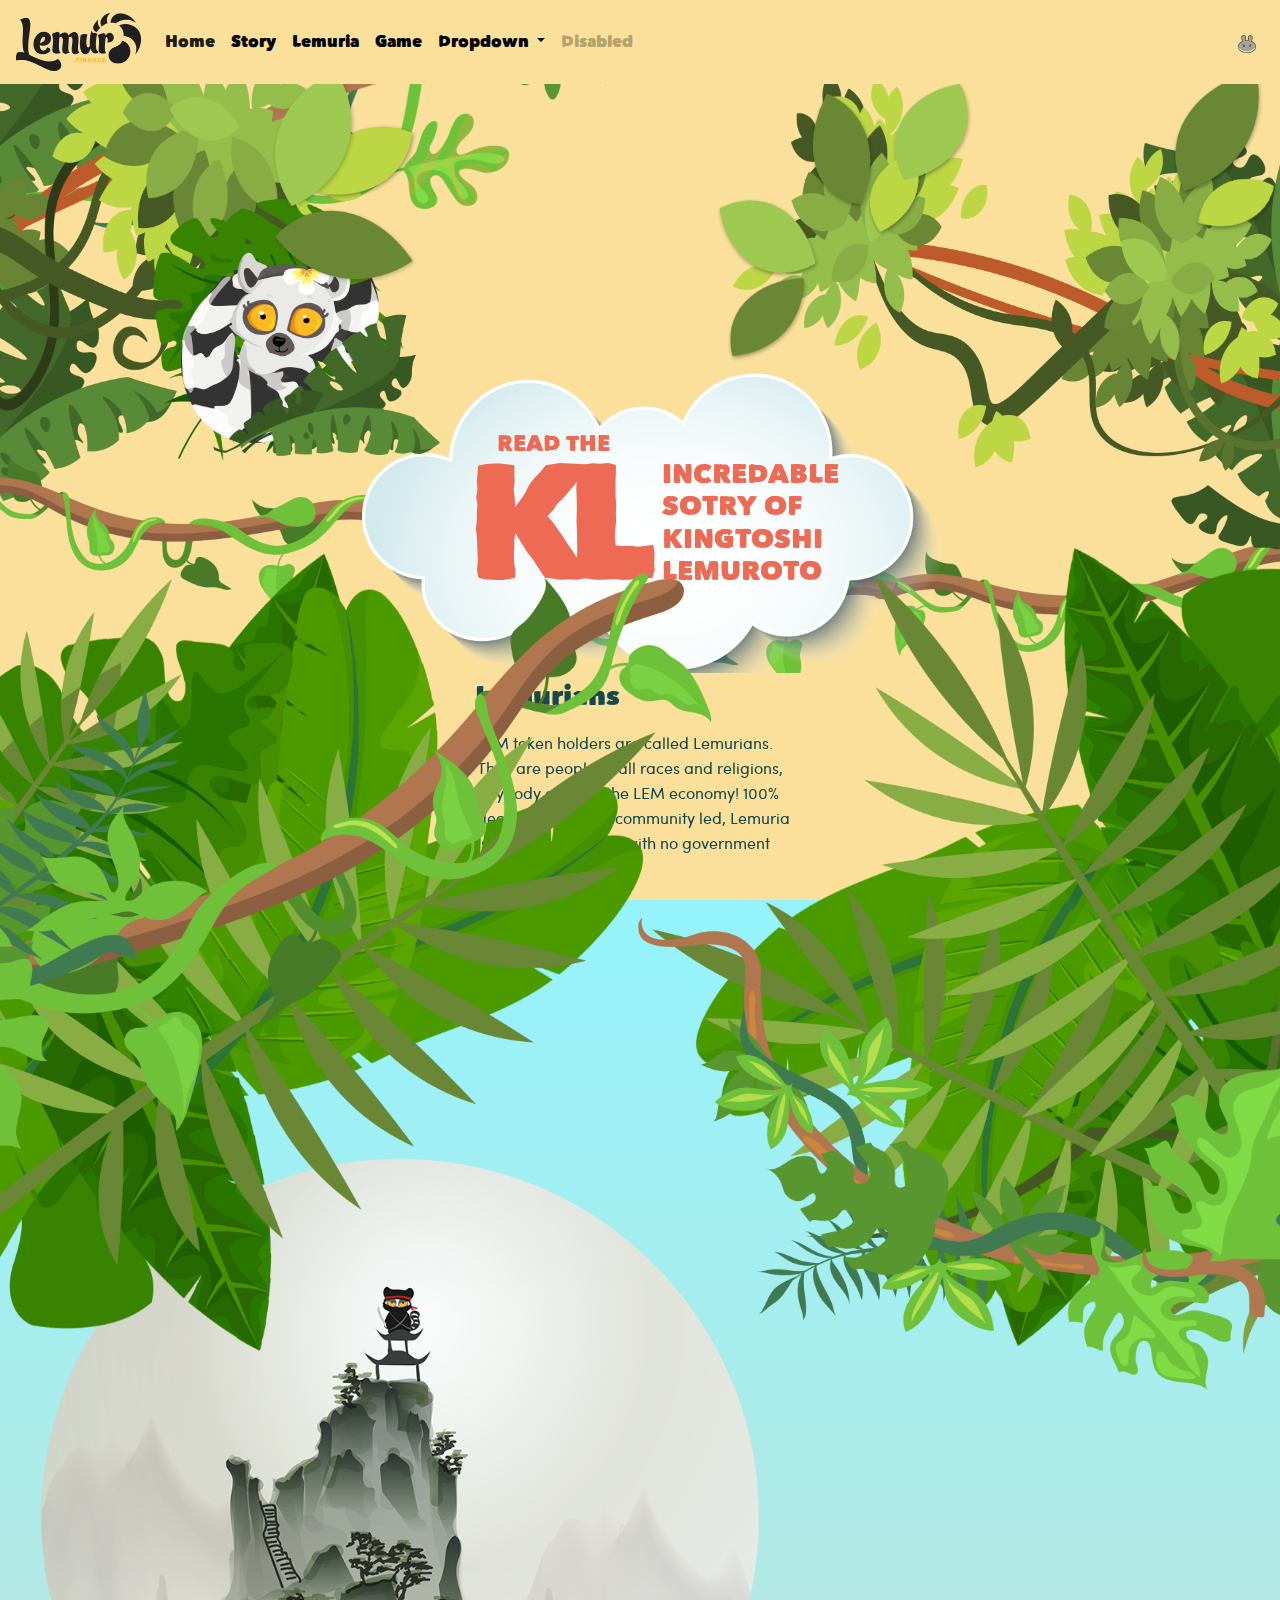
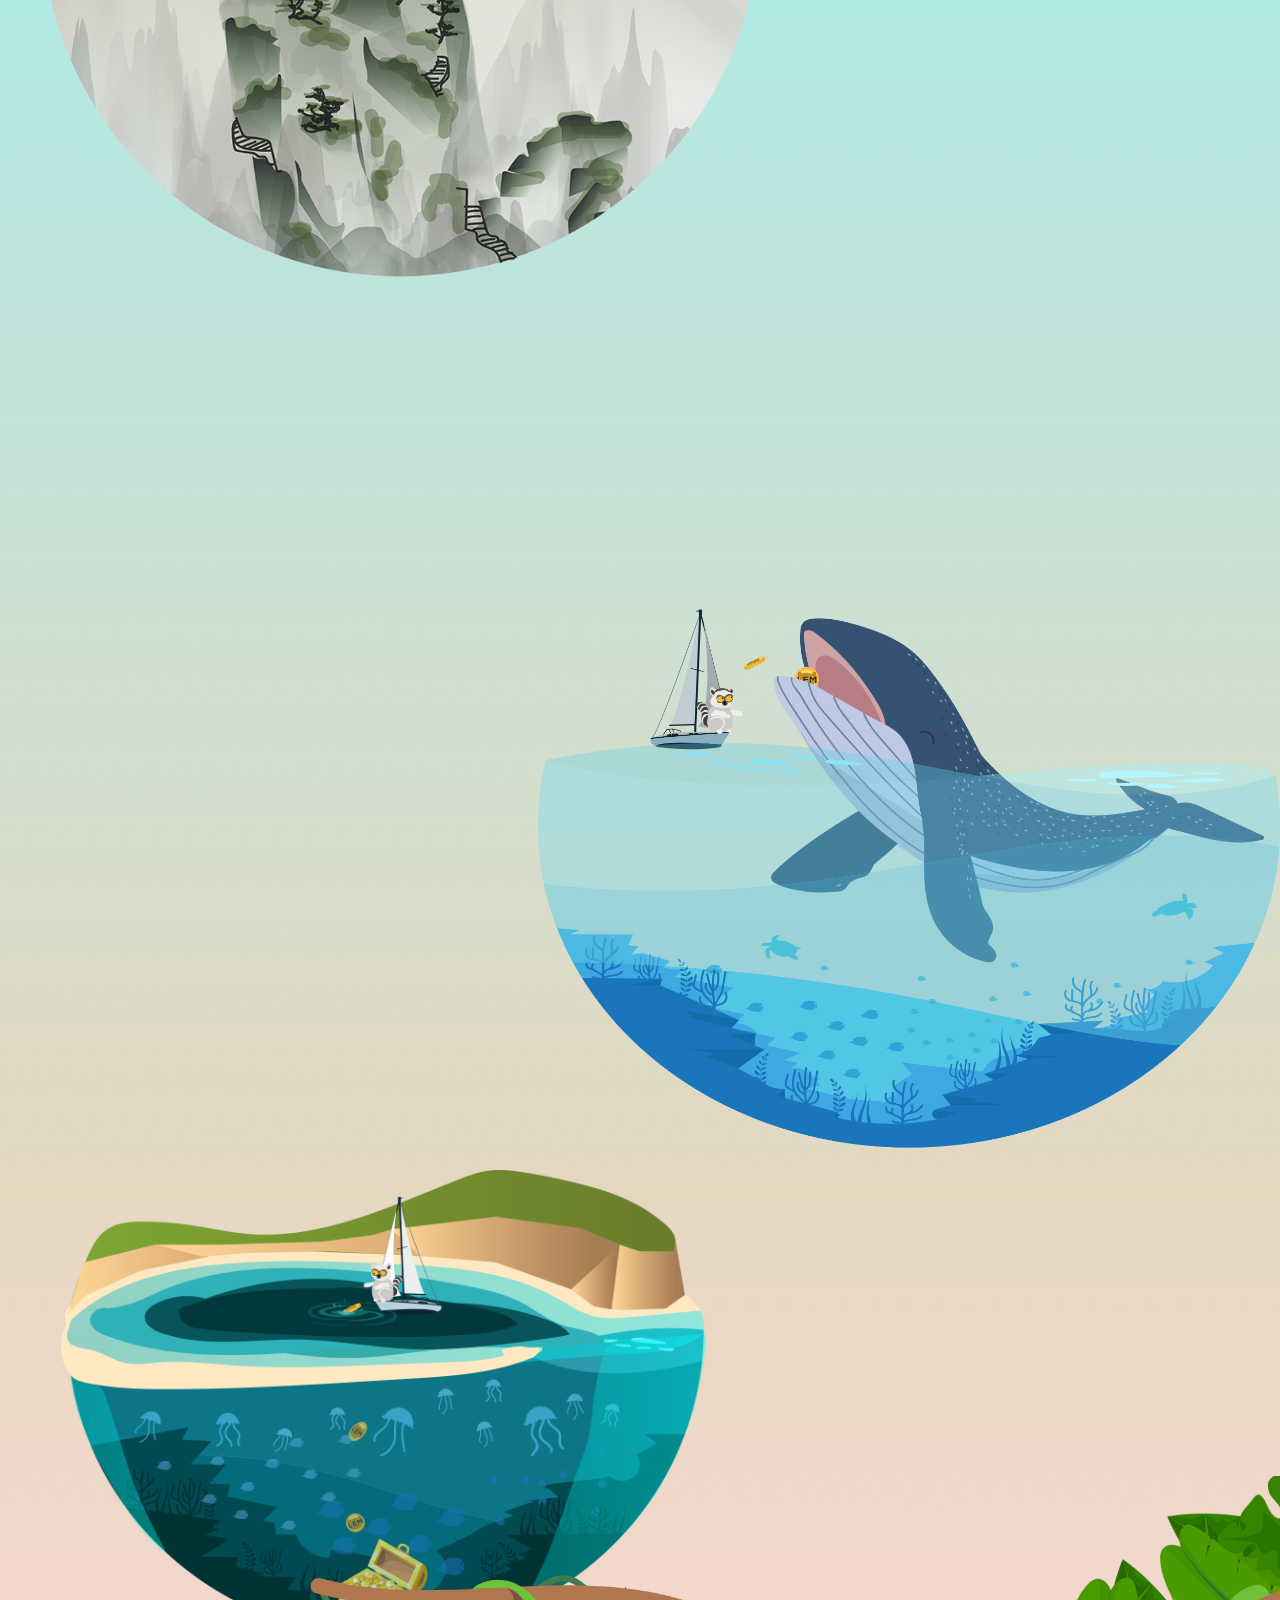
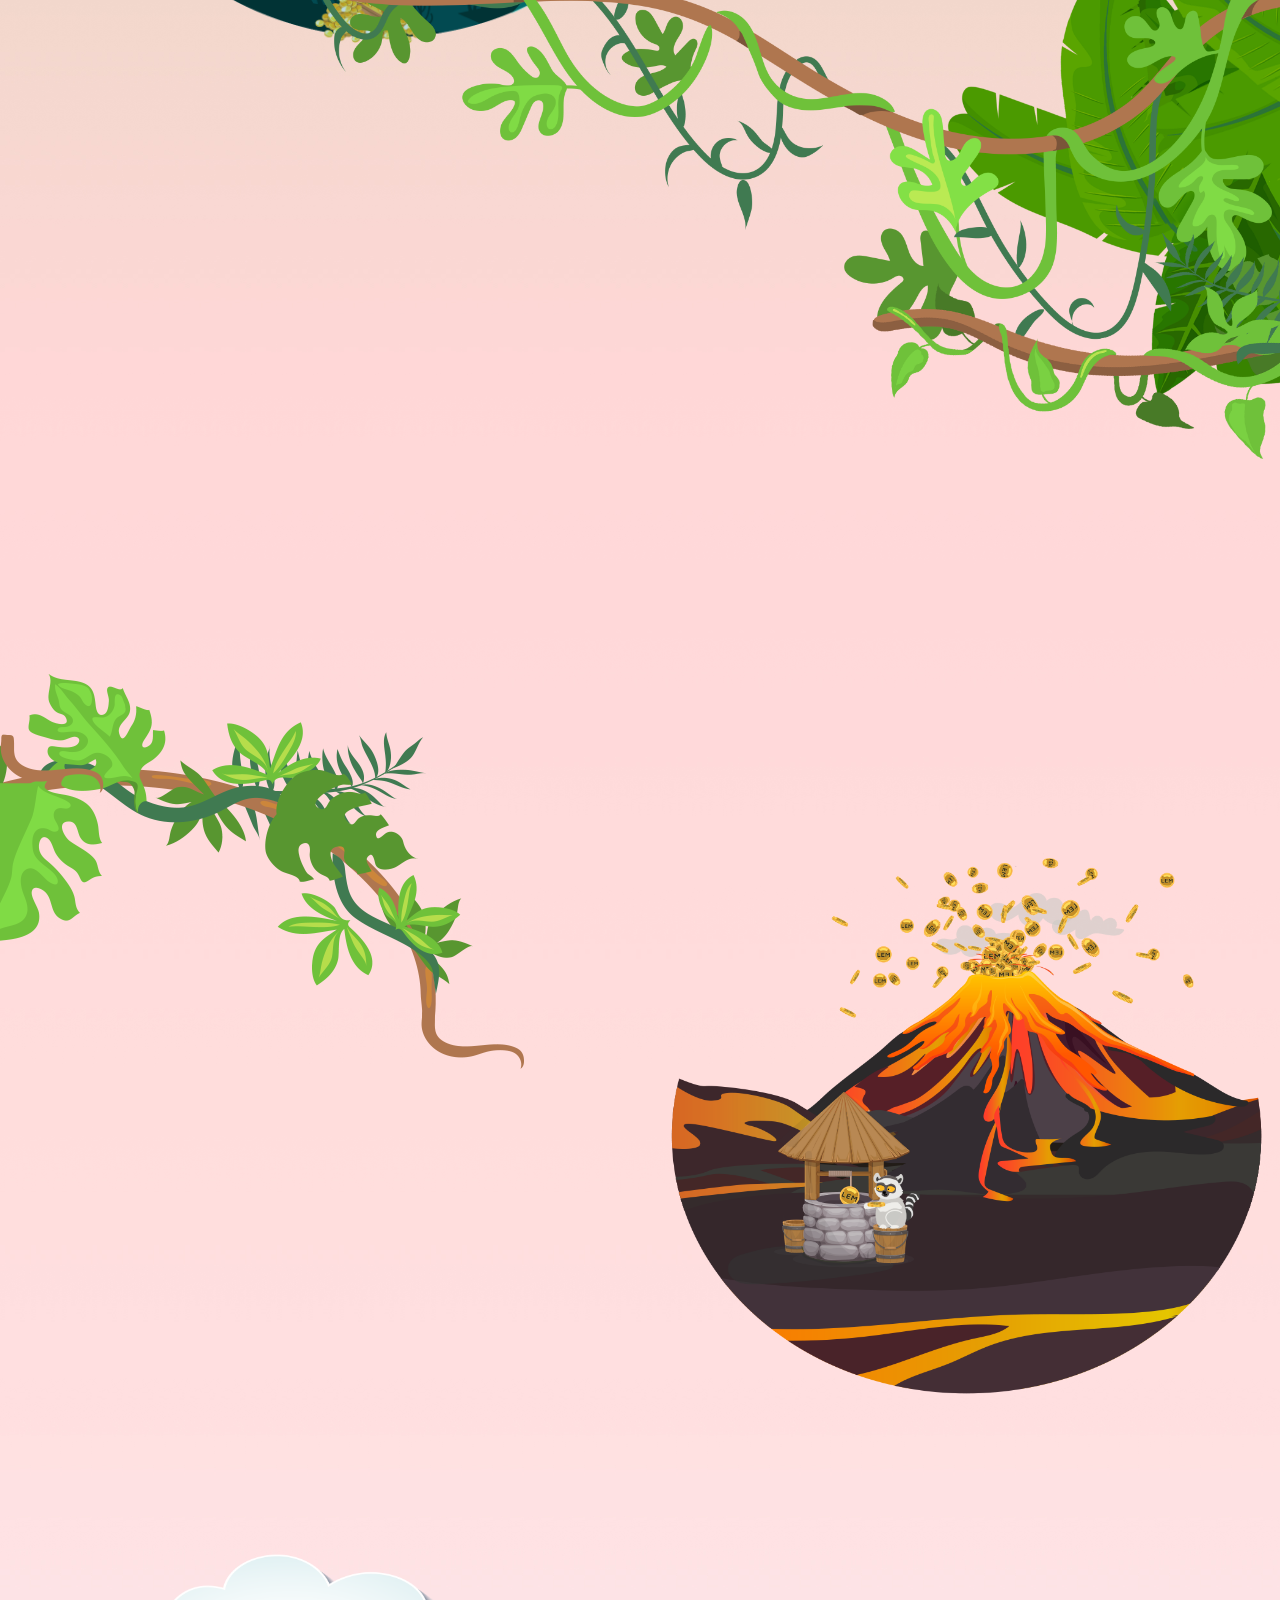
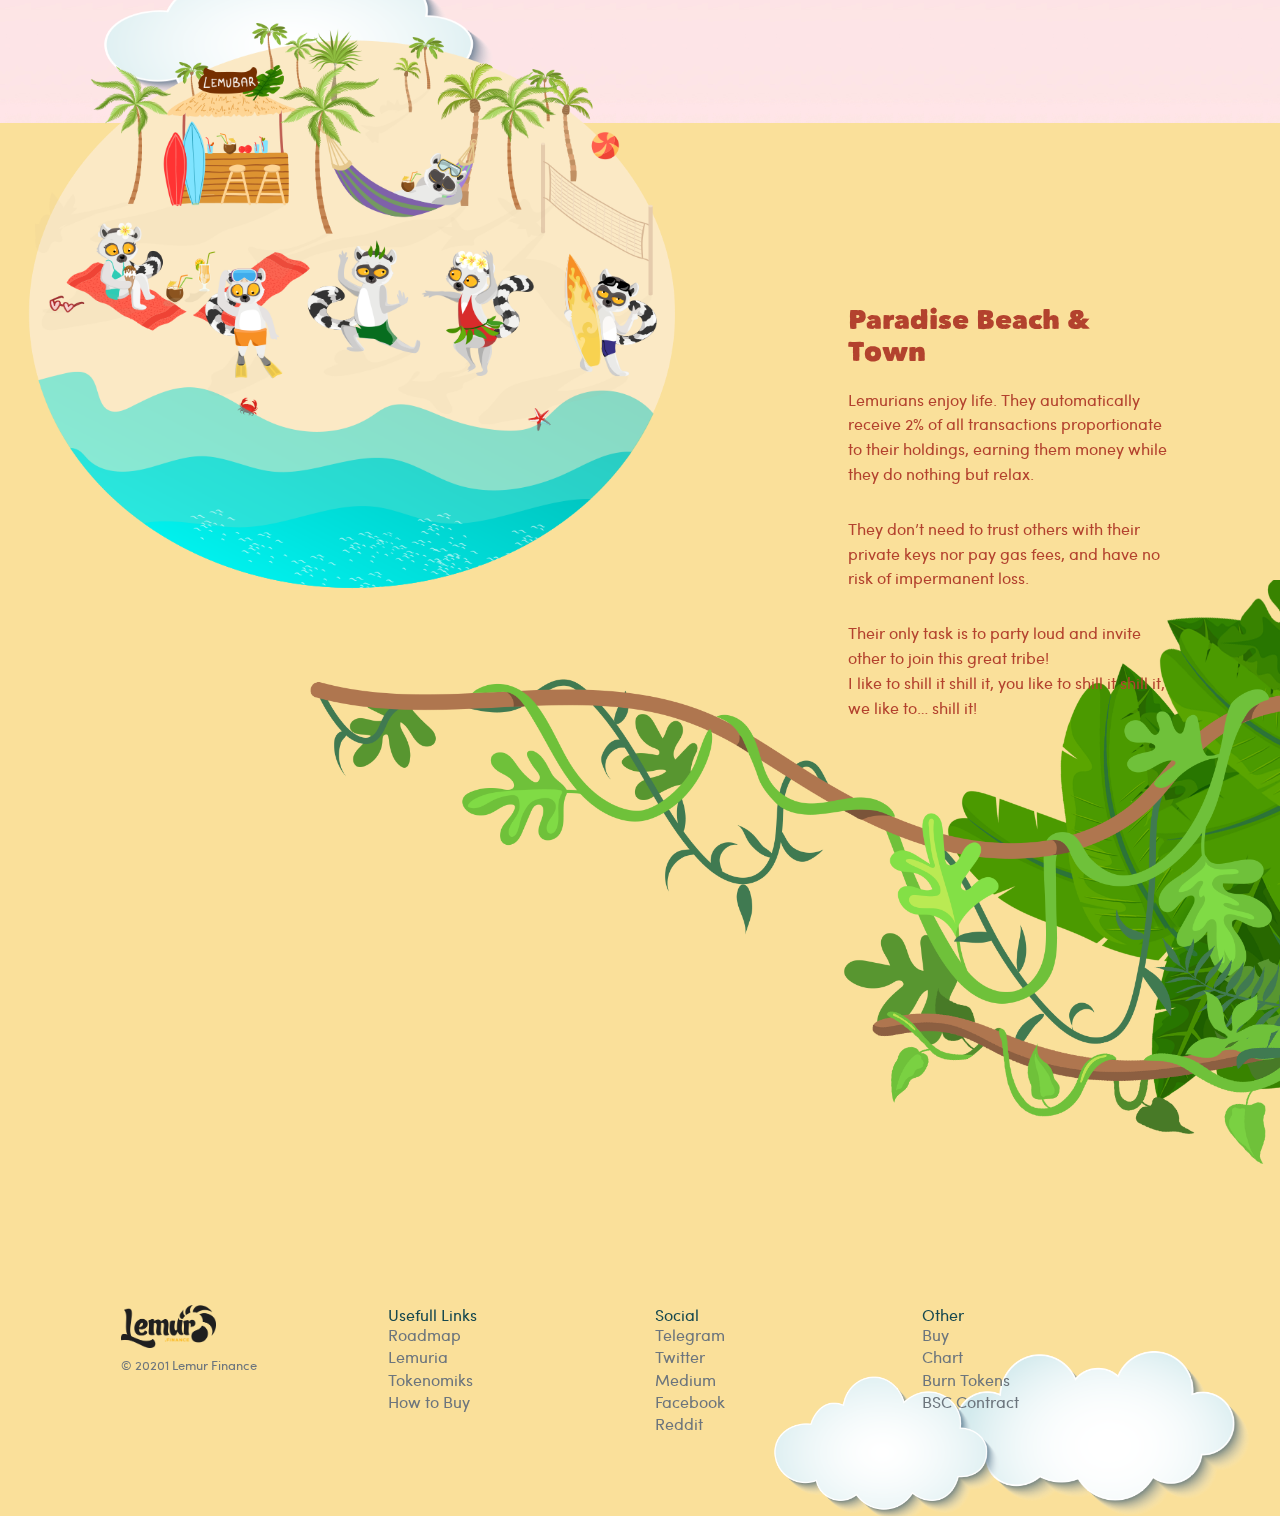
==== commit cbeb78b9: "small fixex" ====
--- a/index.html
+++ b/index.html
@@ -241,9 +241,12 @@
                 </div>
                 
             </section>
+            <br/>
+            <br/>
+            <br/>
             <div class="row"></div>
             <section id="section4" class="section section4 color-4">
-                <img class="s4-bgRight pos-r w100 loadReplace" data-desk="img/s4-img1.png" style="width: 78%;"  data-mob="img/s4-img1.png">
+                <img class="s4-bgRight pos-r w100 loadReplace" data-desk="img/s4-img1.png" style="width: 60%;"  data-mob="img/s4-img1.png">
                 <div class="max-container left-8 s4-text-top">
                     <div class="para-pad flexx align-end _max800ParaFull _flexColumn800">
                         <div class="max-327 sec__max20 _blankRemove">&nbsp;</div>
@@ -268,6 +271,10 @@
                 </div>
                 <div class="max-nf1121 section4__img2 pos-r">
                     <img class="w100 loadReplace" data-desk="img/s4-img-00.png" data-mob="img/s4-img-00.png">
+                </div>
+                <div class="sales-clouds pos-r">
+                    <img class="topCloud midCloud1 load" data-src="img/redparrot.gif" alt="" src="img/redparrot.gif">
+                    <img class="topCloud midCloud2 load" data-src="img/cloud-2.png" alt="" src="img/cloud-2.png">
                 </div>
             </section>
             
@@ -364,7 +371,7 @@
         </section>
        
         <div class="container">
-            <footer class="pt-4 my-md-5 pt-md-5 " >
+            <footer class="pt-4 my-md-5 pt-md-5 " style="    padding-bottom: 2em;" >
               <div class="row">
                 <div class="col-12 col-md">
                   <img class="mb-2" src="./lem_logo.png" alt="" style="width: 95px;">
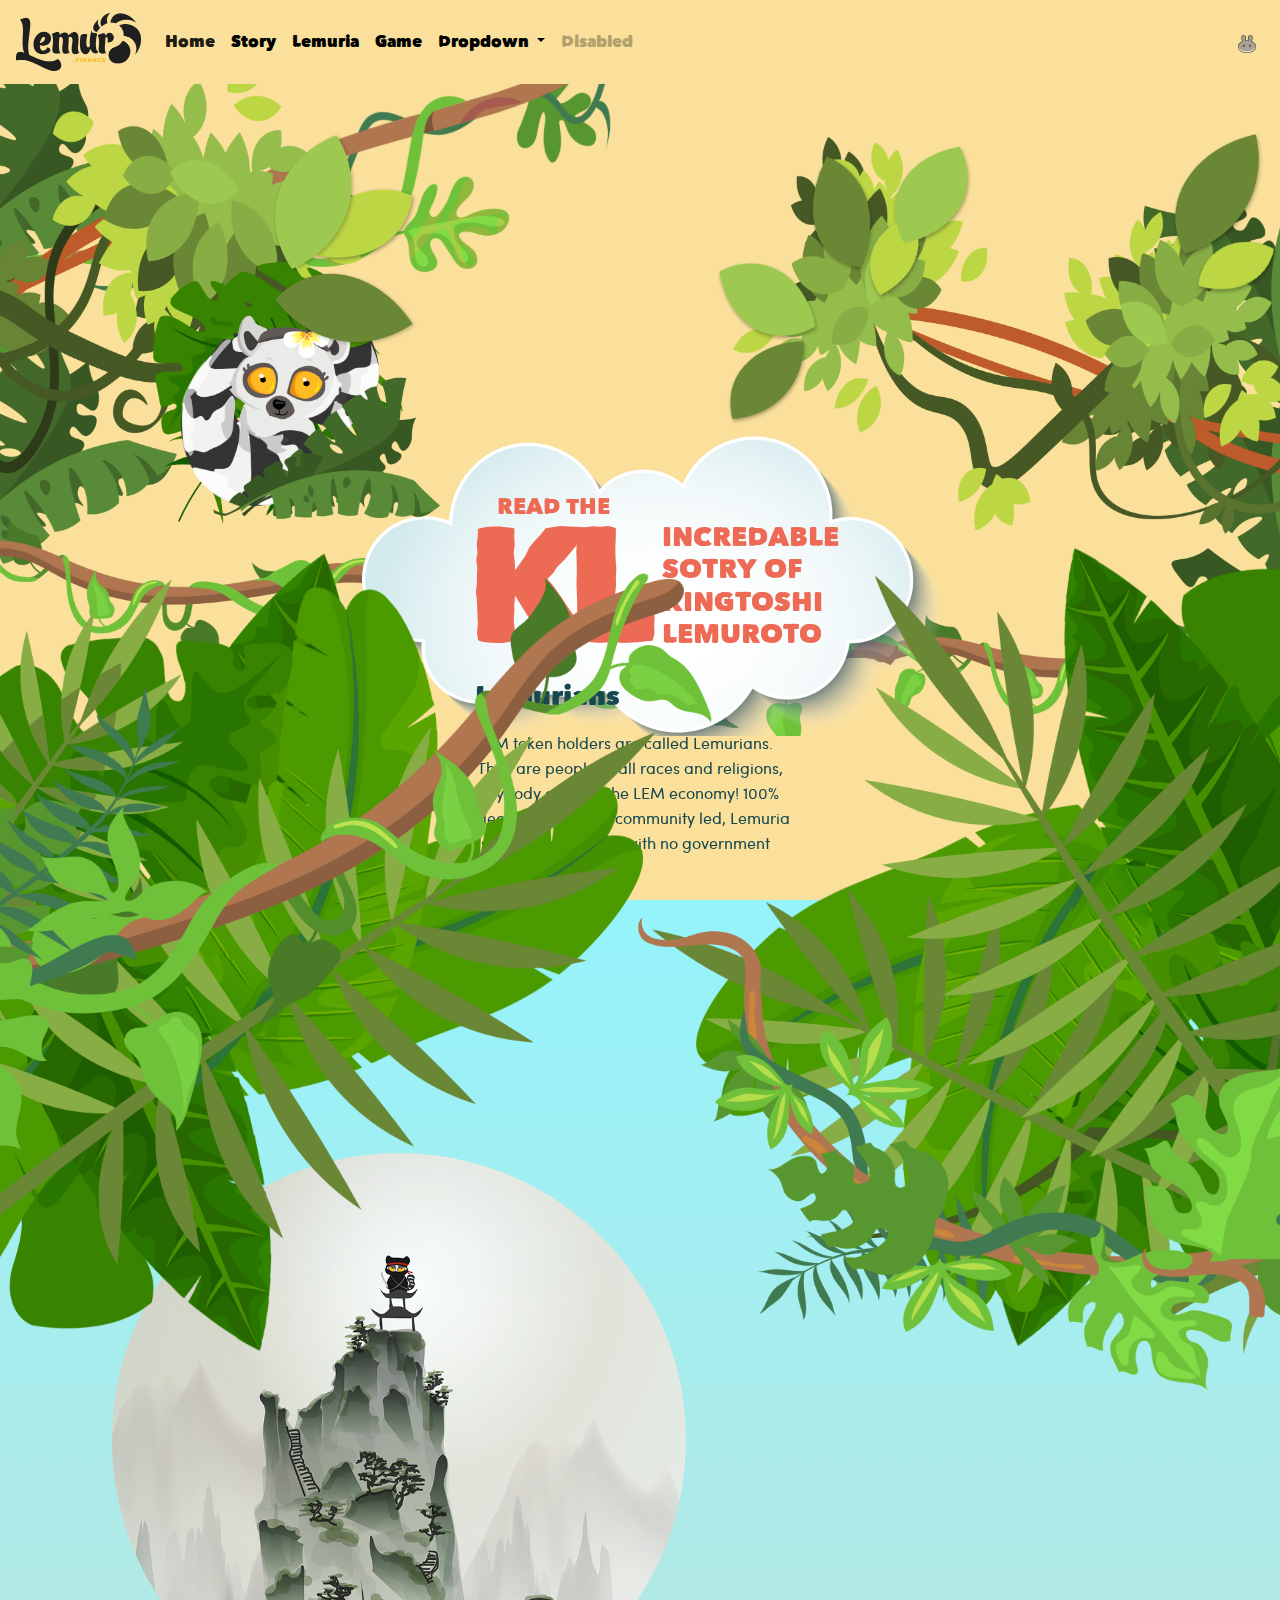
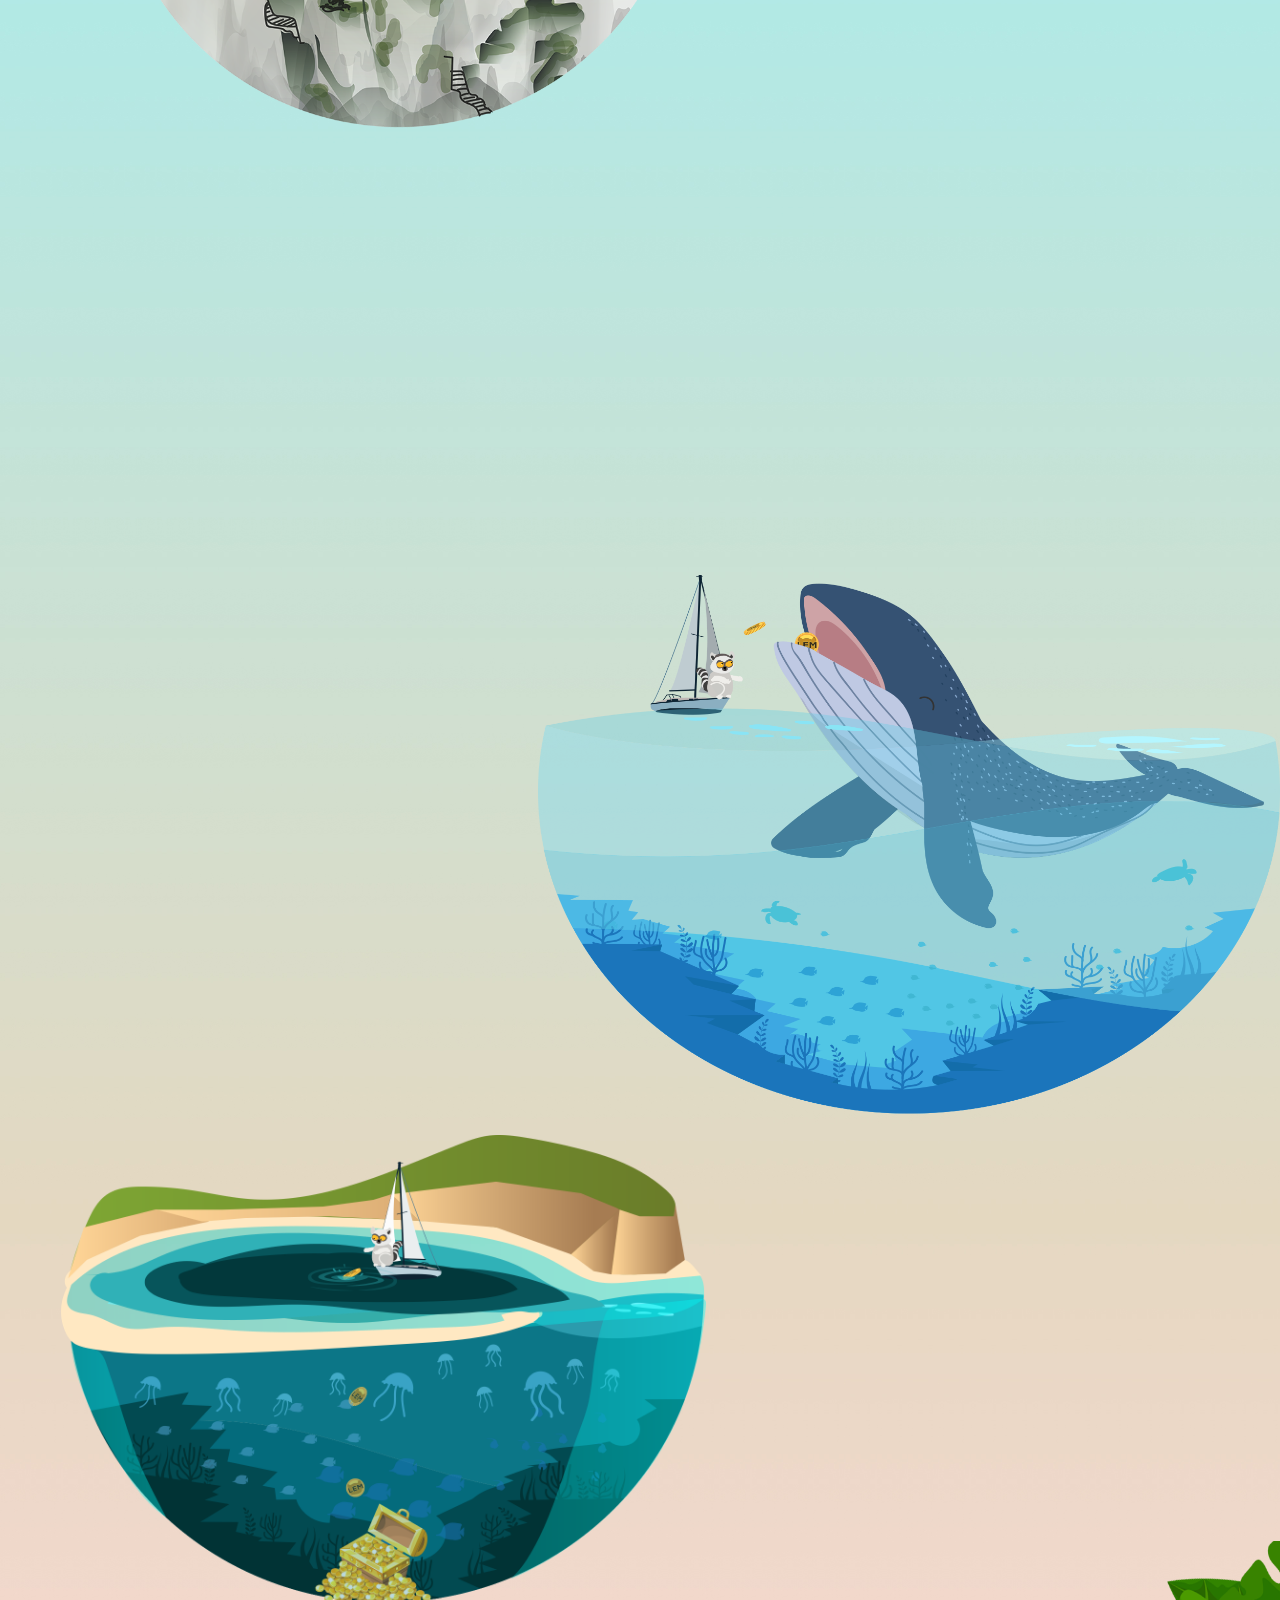
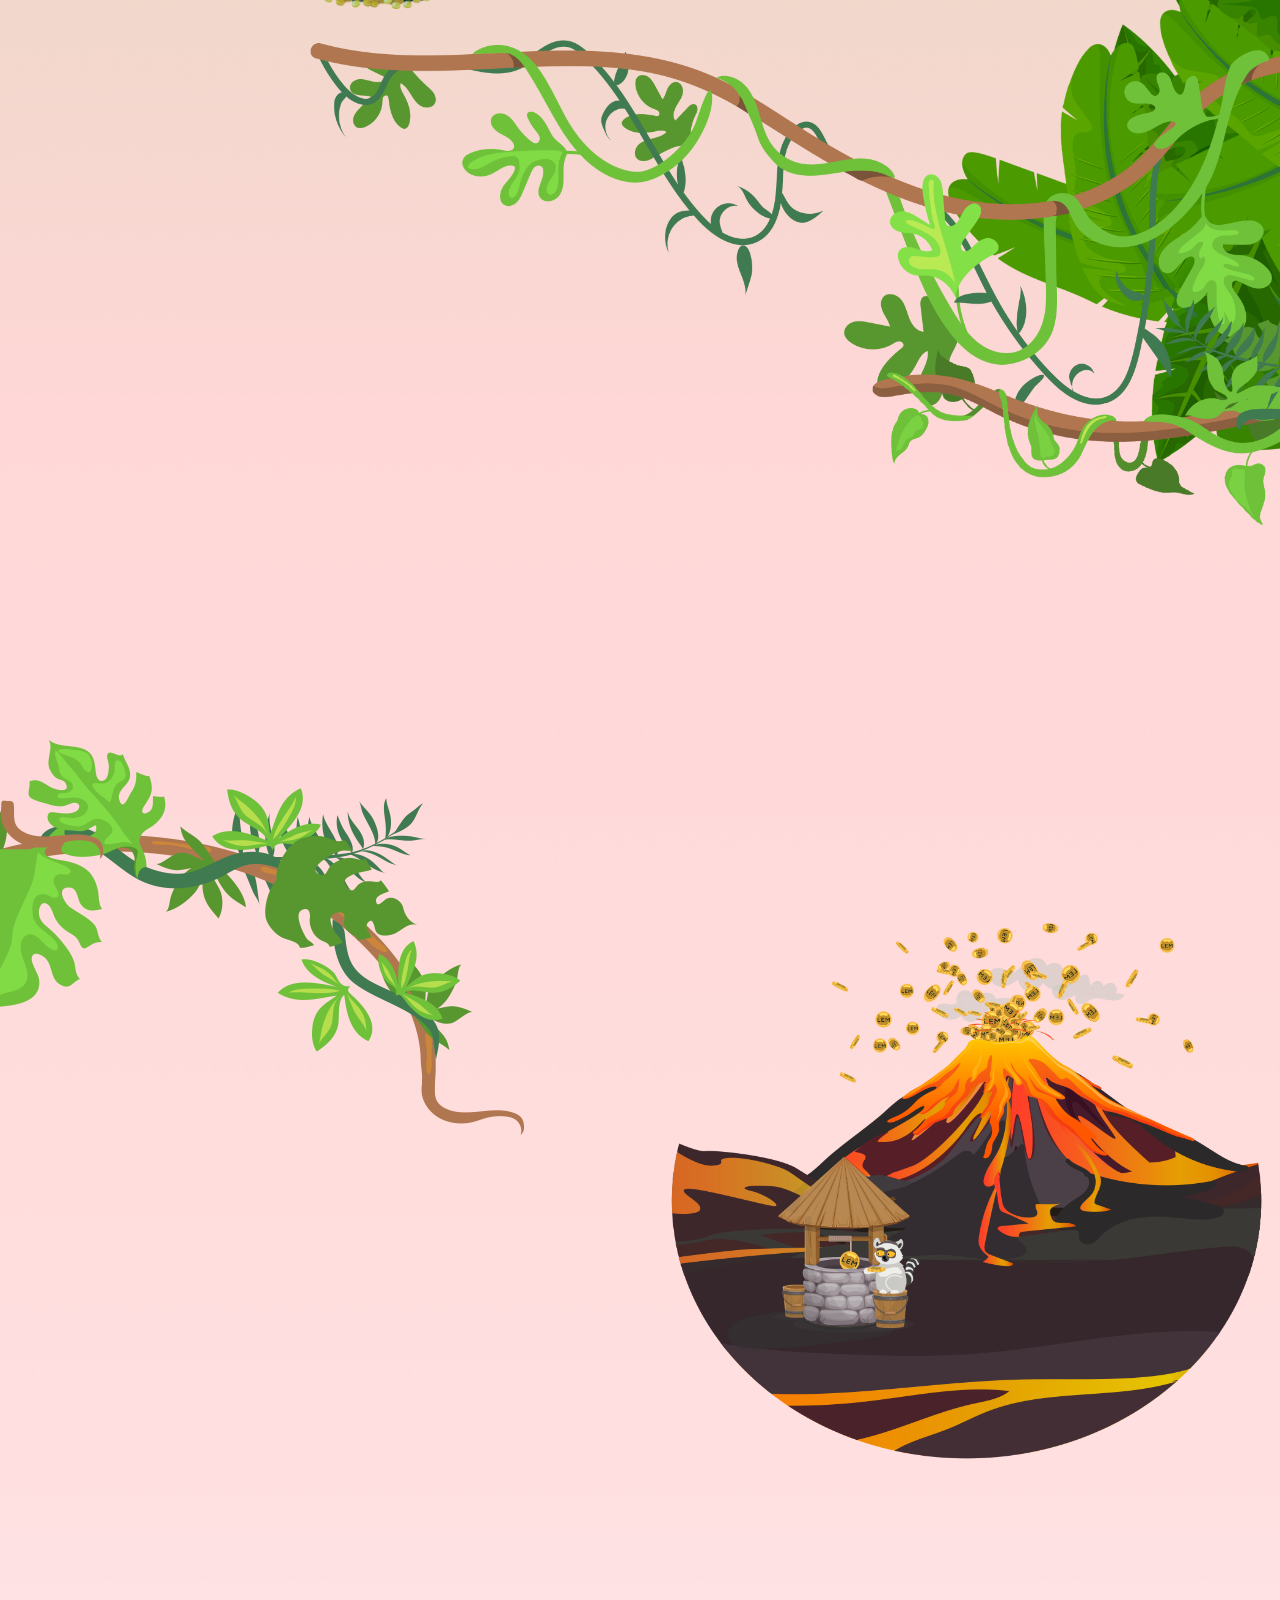
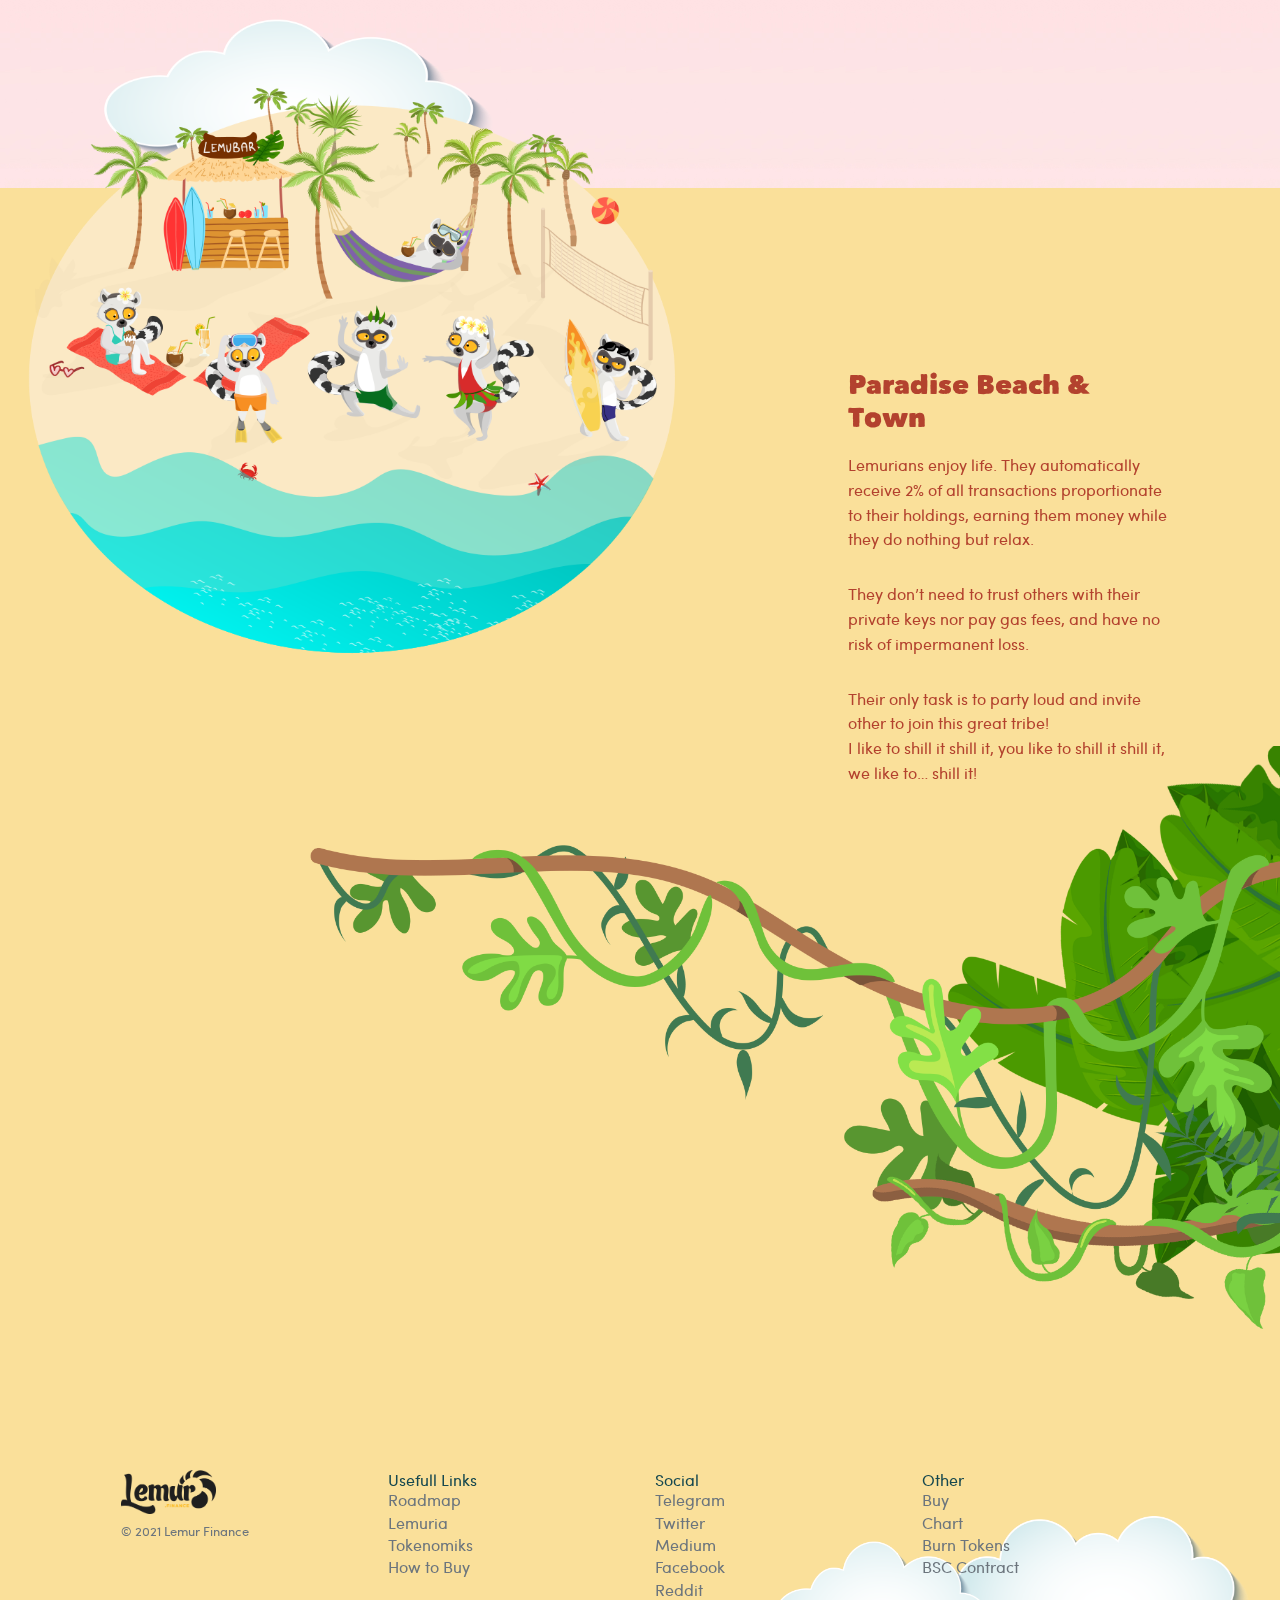
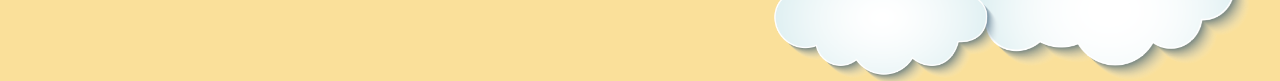
==== commit 653be53a: "fixes" ====
--- a/index.html
+++ b/index.html
@@ -159,9 +159,9 @@
            
             <div class="flexx _flexWrap660">
                 <div class="s7-imgc3 pos-r">
-                    <img class="w100 loadReplace" data-desk="./img/ninja2.png" data-mob="img/ninja2.png" src="./img/ninja2.png">
-                </div>
-                <div class="para fz18 ml30 max--285 pos-r _s7_paraSet" data-scroll-reveal="enter from bottom" data-scroll-reveal-id="45" data-scroll-reveal-initialized="true" data-scroll-reveal-complete="true">
+                    <img class="w100 loadReplace" style="width: 80%;display:block;margin: 0 auto;" data-desk="./img/ninja2.png" data-mob="img/ninja2.png" src="./img/ninja2.png">
+                </div>
+                <div class="para fz18  max--285 pos-r _s7_paraSet" data-scroll-reveal="enter from bottom" data-scroll-reveal-id="45" data-scroll-reveal-initialized="true" data-scroll-reveal-complete="true">
                     
                     <h2 class="title max-460" data-scroll-reveal="enter from bottom">Kingtoshi Lemuroto
                     </h2>
@@ -171,7 +171,7 @@
 
                     </p>
                     
-                    <div class="mHidden readSlide1">
+                    <div class=" readSlide1">
                         <p data-scroll-reveal="enter from bottom">
                             This means nobody can interact with the contract anymore and cheat Lemurians, no more LEM can be minted and no rug-pull is possible.
                             
@@ -203,13 +203,13 @@
                     <div class="para-pad flexx align-end paraSetter _max800ParaFull">
                     <div class="para max-327 maxEl">
                         <p data-scroll-reveal="enter from bottom">
-                            Kingtoshi Lemoruto sent 55% of the initial supply to the dead address (check here).
+                            Kingtoshi Lemoruto sent 55% of the initial supply to the dead address (check <a href="https://bscscan.com/tx/0xed781d03933e4d6a609232b04162032412da98b6bcfe08728feb6f363a88f76a" target="_blank">  here</a>).
                             
 
 
                         </p>
                         
-                        <div class="mHidden readSlide1">
+                        <div class=" readSlide1">
                             <p data-scroll-reveal="enter from bottom">
                                 This will forever be the biggest whale in LEM ecosystem and a whale that never dumps! 
                                 
@@ -375,7 +375,7 @@
               <div class="row">
                 <div class="col-12 col-md">
                   <img class="mb-2" src="./lem_logo.png" alt="" style="width: 95px;">
-                  <small class="d-block mb-3 text-muted">© 20201 Lemur Finance</small>
+                  <small class="d-block mb-3 text-muted">© 2021 Lemur Finance</small>
                 </div>
                 <div class="col-6 col-md">
                   <h5>Usefull Links</h5>
--- a/css/style.min.css
+++ b/css/style.min.css
@@ -1 +1 @@
-*{-webkit-box-sizing:border-box;-moz-box-sizing:border-box;box-sizing:border-box;outline:0}body,button,p{margin:0}a{text-decoration:none;color:inherit}ul{padding:0;margin:0}ul li{list-style:none}img{border:0}button{cursor:pointer}h1,h2,h3,h4,h5,h6{font-weight:400;margin:0;font-size:inherit}@font-face{font-family:sofia_proregular;src:url(fonts/mostardesign_-_sofia_pro_regular-webfont.woff2) format('woff2'),url(fonts/mostardesign_-_sofia_pro_regular-webfont.woff) format('woff');font-weight:400;font-style:normal}@font-face{font-family:sofia_probold;src:url(fonts/mostardesign_-_sofia_pro_bold-webfont.woff2) format('woff2'),url(fonts/mostardesign_-_sofia_pro_bold-webfont.woff) format('woff');font-weight:400;font-style:normal}@font-face{font-family:matizregular;src:url(fonts/matiz-webfont.woff2) format('woff2'),url(fonts/matiz-webfont.woff) format('woff');font-weight:400;font-style:normal}body{font-family:sofia_proregular,sans-serif;background:#fae09a;color:#16484f;font-size:16px;line-height:1.4;-webkit-font-smoothing:antialiased;-moz-osx-font-smoothing:grayscale;-webkit-tap-highlight-color:transparent}.bold,.paraBold span,.title{font-family:sofia_probold,sans-serif}.matiz,.sales__bold,.title,.topTitle{font-family:matizregular,sans-serif}.tdu{text-decoration:underline}.pos-r,.section{position:relative}.pos-a{position:absolute}.hidden{display:none}.block-right{display:block}#preloader{position:fixed;top:0;left:0;width:100%;height:100%;background:#f6d6d6 url(../img/lem_logo.png) no-repeat center;-webkit-background-size:300px;background-size:300px;z-index:99999}.container{padding-left:4%;padding-right:4%}.bgs,.overBg{z-index:-1;left:0}.bgRight,.bgs,.overBg,.s7-imgc2{position:absolute;top:0}.bgRight,.s7-imgc2{right:0}.s3-bgRight{top:-26%;width:58%;z-index:1;pointer-events:none}.s7-imgc2{width:31%;top:17%;z-index:1}.left-8{padding-left:8%}.top-10{padding-top:7.2%}.s2Img,.s2Img img{position:absolute;top:0;left:0}.s2Img2,.s2Img2 img{left:auto;right:0}body,html{position:relative;overflow-x:hidden;-webkit-overflow-scrolling:touch}.open-pop #wrapper{-webkit-filter:blur(5px);filter:blur(5px)}.open-pop .popupStyle2 .pop-layer{display:-webkit-flex;display:-moz-flex;display:flex;-webkit-align-items:center;align-items:center;min-height:100%}.pop-center{position:relative;padding:65px 150px 65px 130px;background:#fef1db}.readTitle{line-height:1.33;margin-bottom:0}.teller{font-size:20px;margin-top:-12px;margin-bottom:30px}.popup.popupStyle2 .paramb0 p{margin-bottom:0}.s2Img{width:38%;top:-30%;z-index:1;pointer-events:none}.s2Img img{width:135%}.bg-1{display:block;position:relative}.bg-1,.overBg,.overBg .bg100,.w100{width:100%}.logo{position:fixed;top:2.5%;z-index:100}.logo img{width:110px}.logo__in{display:block;overflow:hidden}.sidebar{position:fixed;top:0;left:0;height:100%;height:100vh;background:#ffcb4d;width:450px;color:#fff;font-size:28px;text-transform:uppercase;z-index:99;-webkit-transform:translateX(-100%);transform:translateX(-100%)}.sidebar .close-btn{top:30px;right:30px}.sidebar .close-btn:after,.sidebar .close-btn:before{background:#fff}.sidebar__inner{margin-top:180px;overflow-y:auto;height:68%}.sidebar__inner ul{max-width:342px;margin:0 auto}.sidebar li{padding-bottom:20px;padding-bottom:2vh}.sidebar a{transition:color .2s}.sidebar a:hover{color:#ed6a55}.section8{padding-top:110px;margin-top:-3px}.sec1-slider{max-width:330px;margin:0 auto}.popSlide{max-width:325px}.s1-leaf-top{top:0;left:0;width:50%;z-index:1}.s1-leaf-right{left:auto;right:0}.s1-anim .s1-leaf-left,.s1-anim .s1-leaf-right{-webkit-animation:s1Sway 6s infinite;animation:s1Sway 6s infinite}.s1-anim .s1-monkey{-webkit-animation:monkey 3s infinite;animation:monkey 3s infinite;transform-origin:37% 43%}@keyframes s1Sway{0%,100%{transform:rotate(-2deg)}50%{transform:rotate(1deg)}}@keyframes monkey{0%,100%{transform:rotate(-.5deg)}50%{transform:rotate(.5deg)}}.title{font-size:27px;line-height:1.2;margin-bottom:19px}.para{line-height:1.55}.para p{margin-bottom:30px}.popup .para p{margin-bottom:22px}.section2__inner{top:-220px}.color-3{color:#3f0c4c}.color-4{color:#b3422e}.color-5{color:#347c85}.color-6{color:#3f0c4c}.color-7{color:#fa7140}.color-8{color:#094864}.color-9{color:#07425c}.color-10{color:#063648}.color-11{color:#ecbe73}.color-12{color:#b8ecf2}.testimonial h3{font-size:18px;line-height:1.2;margin-bottom:0}.testimonial1 h3{max-width:299px;margin-left:auto;margin-right:auto}.testimonial p{font-size:14px;line-height:1.3;text-transform:uppercase}.testimonial{position:absolute;z-index:4;text-align:center}.testimonial1{max-width:332px;right:6%;top:36%}.testimonial2{max-width:142px;left:22.3%;top:35.2%}.testimonial3{max-width:146px;left:10.6%;top:67.5%}.testimonial4{max-width:160px;right:11.6%;top:69.5%}.max-327{max-width:347px;-webkit-flex:0 0 347px;flex:0 0 347px}.max-253{max-width:253px;-webkit-flex:0 0 253px;flex:0 0 253px}.sales--inSmall{max-width:295px;padding-right:20px}.max-360{max-width:360px;-webkit-flex:0 0 360px;flex:0 0 360px}.max-365{max-width:365px;-webkit-flex:0 0 365px;flex:0 0 365px}.max-250{max-width:250px;-webkit-flex:0 0 250px;flex:0 0 250px}.max-180{max-width:182px;-webkit-flex:0 0 182px;flex:0 0 182px}.max-132{max-width:132px;-webkit-flex:0 0 132px;flex:0 0 132px}.max--600{max-width:600px}.pl10{padding-left:10px}.mt28{margin-top:28px}.fz18{font-size:18px}.ml30{margin-left:30px}.max-nf327{max-width:327px}.max--285{max-width:285px;margin-top:100px}.max-nf1121{max-width:1100px;margin-left:auto;margin-right:0}.section4__img2{margin-top:-125px;top:-45px}.sales-last-top{top:-28px}.mt54{margin-top:56px}.mt46{margin-top:48px}.sales__each{margin-bottom:11px}.s7-imgc1{margin-top:-30px;margin-bottom:27px;overflow:hidden}.cloud-7{position:absolute;bottom:0;right:30px}.cloud-7,.cloud-8{max-width:39%}.align175,.donor1000{position:relative;top:-40px}.align175{top:5px}.mid-cloud{margin-bottom:-100px;padding-left:50px;overflow:hidden}.cloudmation{will-change:transform;-webkit-animation:cloud 15s infinite linear;animation:cloud 15s infinite linear}.cloudmation2{will-change:transform;-webkit-animation:cloud2 20s 2s infinite linear;animation:cloud2 20s 2s infinite linear}@-webkit-keyframes cloud2{0%{transform:translateX(-100%)}100%{transform:translateX(100vw)}}@keyframes cloud2{0%{transform:translateX(-100%)}100%{transform:translateX(100vw)}}@-webkit-keyframes cloud{0%{transform:translateX(100%)}100%{transform:translateX(-100vw)}}@keyframes cloud{0%{transform:translateX(100%)}100%{transform:translateX(-100vw)}}.tac{text-align:center}.flexx{display:-webkit-flex;display:-moz-flex;display:flex}.flex-column{-webkit-flex-direction:column;flex-direction:column}.flex-wrap{-webkit-flex-wrap:wrap;flex-wrap:wrap}.align-end{-webkit-align-items:flex-end;align-items:flex-end}.align-center{-webkit-align-items:center;align-items:center}.justify-between{-webkit-justify-content:space-between;justify-content:space-between}.justify-end{-webkit-justify-content:flex-end;justify-content:flex-end}.top--55{top:-44px}.top--55 p{margin-bottom:0}.paraSetter{margin-left:-10px;margin-right:-10px}.maxEl{padding-left:10px;padding-right:10px}.para-pad .ml-40{margin-left:40px}.para-pad .para:first-child{margin-left:0}.s4-bgRight{top:-12px}.s4-text-top{margin-top:-300px}.s7-imgc3{width:62%}.max-container{max-width:1360px;margin-left:auto;margin-right:auto;padding-left:114px;padding-right:114px}.text-up{position:relative;z-index:1}.sales{text-transform:uppercase;font-size:14px;line-height:1.4;margin-bottom:28px}.sales-19{font-size:19.85px;line-height:1.3}.sales--mb{margin-bottom:38px}.sales__text .sales__bold{font-size:27px;line-height:1}.sales-19 .sales__text .sales__bold{font-size:51px;line-height:.85}.sales--max213{max-width:212px}.sales--max180{max-width:205px}.sales--max200{max-width:200px}.sales--block{display:block}.nowrap{white-space:nowrap}.sales__blockText{line-height:1;margin-top:7px}.sales__blockText>div{margin-right:18px}.leafMove{animation:leafy 4s infinite linear}.s2ImgAni2_2.leafMove{animation:leafy2 4s infinite linear}@keyframes leafy{0%{left:-4px}50%{left:4px}100%{left:-4px}}@keyframes leafy2{0%{right:-4px}50%{right:4px}100%{right:-4px}}.ipad{max-width:628px;margin:0 auto;z-index:2}.ipad__text{position:absolute;max-width:329px;left:0;right:0;margin:0 auto;top:74px}.ipad__scroll{max-height:194px;overflow-y:auto}.ipad-inside{position:absolute;top:16%;left:0;pointer-events:none}.simplebar-content p{padding-right:10px}.simplebar-content p:last-child{margin-bottom:0}.s8Img3{margin-top:-480px}.s8Img4{position:absolute;top:0;left:0;width:100%;z-index:3;pointer-events:none}.s8Img2,.s8Img2_2{position:absolute;bottom:0;left:0;width:100%}.s8Img2_2{bottom:auto;top:35%}.s9Img1{width:100%}.s9Img1_over{position:absolute;top:0;left:0}.section9{margin-top:-30px;position:relative;z-index:4}.donors{position:absolute;top:-14%;right:24%;max-width:568px}.donorSlider{position:absolute;width:180px;top:2%;right:18.1%}.donorSlider img{max-width:100%}.slideLogo1{width:68%}.slideLogo2{width:156px}.slideLogo3{width:190px}.slideLogo4{width:101px}.donorSlider img.slideUC{max-width:90px}#donorSlider img{margin-bottom:12px}.donorSlider .slick-track{-webkit-display:flex;display:flex;-webkit-align-items:center;align-items:center}.donorSlider .slick-arrow.slick-prev{left:-28px}.donorSlider .slick-arrow.slick-next{right:-28px}.block{display:block}.fcMax{max-width:1120px;margin-left:auto;margin-right:auto;margin-top:30px;position:relative}.winLoaded .finRep,.winLoaded .report-bg{background-image:url(../img/page.png)}.section10{margin-top:-120px;padding-top:190px;padding-bottom:180px;background-repeat:no-repeat;background-size:cover;background-position:center top}.finRep{cursor:pointer}.finRep,.report-bg{display:block;background-repeat:no-repeat;background-size:contain}.report-bg img{width:100%}.fish{position:absolute;top:-15%;left:-9%;max-width:100px}.fish-1{top:-24%;left:68%;max-width:200px}.fish-tails{position:absolute;top:0;left:0}.fish-tail1,.fish-tail2{animation:fishTails 1.5s infinite linear}.fish-tail2{transform-origin:0 40%;top:-1px}@keyframes fishTails{0%,100%{transform:rotate(2deg)}50%{transform:rotate(-2deg)}}.s3-cloud1,.topCloud{position:absolute;top:10%;right:0;will-change:transform;-webkit-transform:translateX(100%);transform:translateX(100%)}.topCloud2{top:10%}.topCloud3{top:34%}.topCloud1{-webkit-animation:cloud 15s infinite linear;animation:cloud 15s infinite linear}.s3-cloud1,.topCloud2{-webkit-animation:cloud 15s 10s infinite linear;animation:cloud 15s 10s infinite linear}.topCloud3{-webkit-animation:cloud 14.5s 5.5s infinite linear;animation:cloud 14.5s 5.5s infinite linear}.s3-cloud1{-webkit-animation-delay:0s;animation-delay:0s;top:23%}.sales-clouds{height:200px}.midCloud1{top:10%;max-width:350px;-webkit-animation:cloud 17s infinite linear;animation:cloud 17s infinite linear}.midCloud2{top:17%;max-width:250px;-webkit-animation:cloud 18s 7s infinite linear;animation:cloud 18s 7s infinite linear}.open-pop{overflow:hidden}.popup{position:fixed;top:0;left:0;right:0;width:100%;height:100%;padding:10px;display:none;z-index:9999;overflow-y:scroll;-webkit-overflow-scrolling:touch}.popupStyle3{padding:0}.popupStyle3 .pop-center{background:#07425c;padding:65px;min-height:100vh}.pop-layer{max-width:847px;position:relative;margin:auto}.layer--max1045{max-width:1045px}.pop-inner{position:relative;overflow:hidden;padding:100px;padding:31px 37px 24px 70px}.pop-layer.layer--full{width:100%;max-width:100%}#popup2 .close-btn{top:30px;right:30px}.close-btn{width:40px;height:40px;position:absolute;top:40px;right:40px;z-index:99}.close-btn:after,.close-btn:before{content:'';position:absolute;top:0;left:0;right:0;bottom:0;margin:auto;width:24px;height:2px;background:#634125}.popupStyle2 .close-btn:after,.popupStyle2 .close-btn:before{background:#fa7140}.popupStyle3 .close-btn:after,.popupStyle3 .close-btn:before{background:#fff}.close-btn:before{-webkit-transform:rotate(45deg);transform:rotate(45deg)}.close-btn:after{-webkit-transform:rotate(-45deg);transform:rotate(-45deg)}.readPopUp{width:44%;position:absolute;top:60%;left:9%;cursor:pointer}.hammock-btn,.readPopUp{animation:readPop 1s infinite cubic-bezier(.65,.27,.23,1.19)}@keyframes readPop{0%,100%{transform:rotate(-2deg)}50%{transform:rotate(2deg)}}.winLoaded .star{background-image:url(../img/star-1.png)}.winLoaded .star-small{background-image:url(../img/star-2.png)}.star-big{width:22px;height:22px}.star-small{width:12px;height:12px}.star{position:absolute;background-repeat:no-repeat;-webkit-background-size:cover;background-size:cover;background-position:center}@keyframes star{0%,100%{transform:scale(.8);opacity:.7}50%{transform:scale(1.2);opacity:1}}.star-1{top:36%;left:3%}.star-2{top:33%;left:12%;animation-delay:.2s}.star-3{top:45%;left:11%;animation-delay:.4s}.star-4{top:30%;left:3%;animation-delay:.5s}.star-5{top:49%;left:4%;animation-delay:.7s}.star-6{top:58%;left:3%;animation-delay:.3s}.star-7{top:25%;left:21%;animation-delay:.1s;background-size:13px}.star-8{top:36%;left:28%;animation-delay:.8s;background-size:10px}.star-9{top:56%;left:36%;animation-delay:.3s}.star-10{top:60%;left:54%;animation-delay:.5s}.star-11{top:58%;left:69%;animation-delay:1.5s}.star-12{top:43%;left:60%;animation-delay:2.5s;background-size:15px}.star-13{top:37%;left:65%;animation-delay:3.5s;background-size:15px}.star-14{top:16%;right:6%;background-size:11px}.star-15{top:20%;right:11%;animation-delay:4.5s;background-size:13px}.star-15{top:38%;right:6%;animation-delay:2.5s}.star-16{top:43%;right:16%;animation-delay:5.5s}.star-17{top:43%;right:4%;animation-delay:5.5s}.s10Flower{position:absolute;left:0;bottom:0;width:38%;z-index:1;pointer-events:none}.s10Flower.s10_fl2{bottom:5.7%}.s10Flower2{right:0;left:auto}.s11_fl1{bottom:62.4%}.s11_fl2{width:23%;bottom:36%;left:-2%}.s11-bg{display:block}.finRepMain{position:relative;z-index:2}.boardMax{max-width:360px}.uppercase{text-transform:uppercase}.fz20{font-size:20px}.ml80{margin-left:80px}.maker{margin-top:100px}.text-max1{max-width:320px}.z1{position:relative;z-index:1}.winLoaded .section11{background-image:url(../img/s11-bottom.png)}.section11{background-repeat:no-repeat;-webkit-background-size:cover;background-size:cover;margin-top:-83px;padding:200px 0 80px}.title_max370{max-width:320px}.title_max430{max-width:430px}.showMore{display:inline-block;margin-bottom:20px;-webkit-transition:-webkit-transform .3s;transition:transform .3s}.showMore.onSlide{-webkit-transform:rotate(180deg);transform:rotate(180deg)}#finSlider .slick-list{margin-left:-50px;margin-right:-50px}.finHolder{padding-left:50px;padding-right:50px;padding-bottom:20px}.finRep img{max-width:100%}.squirrel{position:absolute;right:40%;top:26.7%;width:22%;z-index:1}.water-leaf{animation:waterLeaf 7s infinite linear}@keyframes waterLeaf{0%{transform:translateX(-.3%)}50%{transform:translateX(.3%)}100%{transform:translateX(-.3%)}}.boat-animation{animation:boat 8s infinite linear}@keyframes boat{0%{transform:translateX(-.7%) rotate(-.5deg)}50%{transform:translateX(.7%) rotate(.5deg)}100%{transform:translateX(-.7%) rotate(-.5deg)}}.dark-fish{position:absolute;top:0;left:0;right:0;bottom:0;margin:auto;width:60%;animation:darkFish 20s infinite linear;opacity:.5;pointer-events:none}@keyframes darkFish{0%{transform:rotate(40deg)}50%{transform:rotate(-40deg)}100%{transform:rotate(40deg)}}.bubble{position:absolute;bottom:0;left:0;width:100%;height:800px;z-index:1;pointer-events:none;overflow:hidden}.pr--21{padding-right:21px}.trustees_max_section{max-width:754px;margin-left:auto;margin-right:auto}.s11Stone{position:absolute;top:33%;right:27%;width:35%}.hammock-book{position:absolute;top:10%;right:0;left:0;margin:auto}.max-460{max-width:462px}.slick-initialized .slick-slide{padding-left:2px;padding-right:2px}.hammock-btn{position:absolute;bottom:-43%;right:10%}.filler__row{width:33.333%}.filler__box{position:relative;display:inline-block}.box--mod1{left:60px;margin-top:65px}.box--mod4{left:110px;margin-top:60px}.box--mod2{margin-top:140px}.box--mod3{margin-top:168px;left:60px}.box--mod7{margin-top:100px}.box--mod8{left:30px;margin-top:-25px}.box--mod9{margin-top:130px}.box--mod10{margin-top:160px;left:80px}.box--mod6{margin-top:91px;left:110px}.box--mod5{margin-top:110px}.box--mod2 .filler__inner{-webkit-transform:rotate(4deg);transform:rotate(4deg)}.box--mod3 .filler__inner,.box--mod8 .filler__inner{-webkit-transform:rotate(-8deg);transform:rotate(-8deg)}.box--mod4 .filler__inner{-webkit-transform:rotate(4deg);transform:rotate(4deg)}.box--mod5 .filler__inner{-webkit-transform:rotate(3deg);transform:rotate(3deg)}.box--mod6 .filler__inner{-webkit-transform:rotate(-3deg);transform:rotate(-3deg)}.box--mod9 .filler__inner{-webkit-transform:rotate(-6deg);transform:rotate(-6deg)}.box--mod10 .filler__inner{-webkit-transform:rotate(-10deg);transform:rotate(-10deg)}.filler__inner{background:#fff;padding:10px 12px 9px;-webkit-transform:rotate(6.5deg);transform:rotate(6.5deg)}.box--mod1 .filler__inner,.box--mod6 .filler__inner{background:#fa7140}.filler__bird{position:absolute;bottom:-61px;left:-150px;width:200px;z-index:1;pointer-events:none}.box--mod3 .filler__bird{bottom:-151px;left:-100px}.box--mod4 .filler__bird{bottom:51px;left:-138px;width:178px}.box--mod5 .filler__bird{bottom:-140px;left:auto;right:-195px;width:245px}.box--mod7 .filler__bird{bottom:42px;left:auto;right:-195px;width:212px}.box--mod8 .filler__bird{bottom:-84px;left:auto;right:-169px;width:234px}.box--mod10 .filler__bird{bottom:141px;left:auto;right:-85px;width:165px}.topTitle{position:absolute;width:100%;left:0;right:0;bottom:12.4%;margin:auto;color:#ed6a55;font-size:22px;text-align:center;z-index:1}.topTitle__main{display:inline-block;text-align:left}.topTitle__bottom,.topTitle__separate,.topTitle__top{display:block}.topTitle__bottom,.topTitle__mid,.topTitle__time,.topTitle__top{position:relative}.topTitle__top{left:26px}.topTitle__time{font-size:165px;letter-spacing:-25px;line-height:.8;left:-7px}.topTitle__mid{width:165px;font-size:27px;display:inline-block;line-height:1.2;left:18px}.topTitle__bottom{max-width:280px;left:17px;line-height:1.3}.topTitle__separate{height:2px;background:#ed6a55;width:110%;margin:5px 0}.donorSlider .slick-arrow{-webkit-background-size:47px;background-size:47px}.donorSlider .slick-arrow.slick-next{background-position:-26px center}.s4--title,.s5--title{max-width:320px}.hammock-arrow{margin-top:15px}.hammock-arrow a{margin-bottom:0;cursor:pointer}.dragon-btn{position:absolute;right:-40px;top:20%;width:120px}.wing{animation:wing 250ms infinite linear}@keyframes wing{0%,100%{transform:rotateY(-30deg)}50%{transform:rotateY(30deg)}}.title.gallery--title{margin-bottom:10px}.popContent-max{max-width:1130px;margin:auto}.gellery{margin-left:-10px;margin-right:-10px}.gellery__box{padding:10px;width:29%}.gallery--mid{width:42%}.gellery__box img{width:100%;display:block}.boldbyShadow{text-shadow:0 0 1px}.title-max-280{max-width:285px}.scrollRead img{width:22px}.scrollRead{position:relative;top:-11px}@media (min-width:1580px){.s3-bgRight{width:46%;top:-15%}.max-nf1121{max-width:1260px}.logo img{width:130px}.sidebar__inner{margin-top:260px}.ipad-inside{top:12%}.donors{top:-6%;right:25%;max-width:678px}.donorSlider{right:20%;top:5%}}@media (min-width:1701px){.section4__img2{margin-top:-55px}.s2Img{width:32%;top:-32%}.s3-bgRight{width:45%;top:-24%}.s7-imgc2{top:12%}.donors{top:3%;right:28%;max-width:700px}.s8Img3{margin-top:-650px}.testimonial1{right:10%;top:38.2%}.testimonial2{left:22.7%;top:37.2%}.testimonial3{left:11.9%;top:69.2%}.testimonial4{right:12.5%;top:70.7%}.section10{margin-top:-150px;padding-top:230px;padding-bottom:200px}.section11{margin-top:-105px}.s4-text-top{margin-top:-460px}.ipad-inside{top:12%}.donorSlider{right:20.8%;top:5%}.trustees_max_section{max-width:980px}.donorSlider .slick-arrow.slick-prev{left:-42px}.donorSlider .slick-arrow.slick-next{right:-42px}.topTitle{bottom:14.5%}.popContent-max{max-width:1500px}}@media (min-width:1801px){.ipad-inside{top:8%}.s11Stone{top:43%;right:32%;width:32%}.s11_fl2{bottom:50%}}@media (min-width:1924px){.s3-bgRight{width:auto}.section4__img2{margin-top:0;top:0}}@media (min-width:1400px) and (max-width:1579px){.donors{top:0;right:25%}}@media (max-width:1440px){.topCloud1{max-width:400px}.topCloud2{max-width:350px}.topCloud3{max-width:250px}.cloud-7,.cloud-8{max-width:500px}.max-nf1121{max-width:1020px}}@media (min-width:1024px){.section1{min-height:100vh}}@media (max-width:1399px){.donors{top:-7%}.hammock-btn{bottom:-36%}}@media (max-width:1368px){.ipad-inside{top:18%}.max-nf1121{max-width:970px}}@media (max-width:1300px){.ipad-inside{top:22%}#finSlider .slick-list{margin-left:-30px;margin-right:-30px}.finHolder{padding-left:30px;padding-right:30px}.donors{top:-14%}}@media (max-width:1200px){.s2Img{top:-16%}.section2__inner{top:-150px}.section3{margin-top:-30px}.s3-bgRight{top:-10%;width:53%}.max-container{padding-left:60px;padding-right:60px}.paraSetter .maxEl{max-width:100%;width:33.333%;-webkit-flex:0 0 auto;flex:0 0 auto}.s4-text-top{margin-top:-240px}.para-pad .ml-40{margin-left:0}.sec__max20,.sec__max327{max-width:100%;-webkit-flex:1 1 auto;flex:1 1 auto}.sec__max327{width:40%}.sec__max20{width:30%}.max-nf1121{max-width:940px}._max287{max-width:287px;-webkit-flex:0 0 287px;flex:0 0 287px}._max297{max-width:297px;-webkit-flex:0 0 297px;flex:0 0 297px}._max225{max-width:225px;-webkit-flex:0 0 225px;flex:0 0 225px}.s7-imgc2{width:28%;top:7%}.s7-imgc3{width:52%}.cloud-7,.cloud-8{max-width:350px}.mid-cloud{margin-bottom:-50px}.donors{width:47%}.donorSlider{width:30%}#donorSlider{margin-top:-8px}.slideLogo1,.slideLogo2,.slideLogo3,.slideLogo4{margin-bottom:12px}.fcMax{padding-left:30px;padding-right:30px}.finRep img{width:100%}.logo{top:2%}.logo img{width:90px}.sidebar li{padding-bottom:1.5vh}.sidebar__inner{margin-top:145px}.s7-img1{max-width:280px}.s7-imgc2{width:26%}.testimonial1{top:36.1%;right:4.5%}.testimonial2{left:20.8%}.testimonial3{left:9.2%;top:66.4%}.testimonial4{right:10%;top:69.1%}#donorSlider img{margin-bottom:13px}.trustees_max_section{max-width:524px}.donors{top:-16%}.topTitle{bottom:10%;left:1.5%}}@media (max-width:1130px){.s3-bgRight{top:0}.testimonial3{left:8.8%;top:64.8%}.testimonial2{left:19.7%;top:34.2%}.testimonial4{right:9.4%;top:67.5%;max-width:150px}.testimonial1{top:32.7%;right:3.8%;max-width:308px}.maker{margin-top:50px}.slideLogo1,.slideLogo2,.slideLogo3,.slideLogo4{margin-bottom:8px}.ipad-inside{top:30%}.donorSlider .slick-arrow.slick-next{right:-30px}.donorSlider .slick-arrow.slick-prev{left:-30px}}@media (min-width:991px){._hidden801,.loadMob990{display:none}}@media (min-width:615px) and (max-width:990px){.title_max370{max-width:100%}}@media (max-width:990px){._blankRemove,._hidden800,.s8Img4{display:none}.ipad-inside{top:24%}.donorSlider .title{font-size:16px}#donorSlider img{margin-bottom:5px}.slideLogo1,.slideLogo2,.slideLogo3,.slideLogo4{margin-bottom:15px}.slideLogo2,.slideLogo4{margin-bottom:0}.donorSlider .slick-arrow.slick-next{right:-29px;background-position:-22px center}.donorSlider .slick-arrow.slick-prev{left:-29px;background-position:9px center}.donorSlider .slick-arrow{-webkit-background-size:40px;background-size:40px}.fish{top:-19%;left:0;max-width:60px}.fish-1{top:-34%;left:78%;max-width:120px}.s2Img{top:0}.s2Img1 img{left:-18%}.s2Img1 img.s2Img_2{margin-left:-15%}.s2Img2 img{right:-18%}.s2Img2 .s2Img_2{margin-right:-15%}._max800ParaFull .maxEl,._max800ParaFull .sec__max20,._max800ParaFull .sec__max327{width:100%}.max-nf327{max-width:100%}.s3-bgRight{display:block;position:relative;margin-left:auto;margin-right:0;top:-40px}.section2__inner{top:-50px}.s4-bgRight{top:0}._flexColumn800{-webkit-flex-direction:column;flex-direction:column}.s4-text-top{margin-top:20px}.section4__img2{margin-top:0;top:0;width:95%}.max-container{padding-left:40px;padding-right:40px}._max287,._max287_2{max-width:240px;-webkit-flex:0 0 240px;flex:0 0 240px}._max287_2{max-width:224px;-webkit-flex:0 0 224px;flex:0 0 224px}.mt54{margin-top:20px}.sales-last-top{top:-13px}._max800wrap,.sales__blockText{-webkit-flex-wrap:wrap;flex-wrap:wrap}.max-365{max-width:230px;-webkit-flex:0 0 230px;flex:0 0 230px}.sales__blockText>div{margin-bottom:10px}.sales__blockText>div:last-child{margin-bottom:0}.sales-19 .sales__text .sales__bold{font-size:42px}.s7-imgc2{width:38%}._s7topSpace{margin-top:140px}._max800s7_1{max-width:200px;-webkit-flex:0 0 200px;flex:0 0 200px}._max800s7_2{max-width:208px;-webkit-flex:0 0 208px;flex:0 0 208px}.mid-cloud{margin-bottom:-30px}.section11{margin-top:-58px;padding:100px 0 40px;background-position:7% top}#finSlider .slick-list{margin-left:-20px;margin-right:-20px}.finHolder{padding-left:20px;padding-right:20px}.s3-cloud1{top:14%;max-width:360px}.testimonial{position:relative;top:0;left:0;right:0;margin:auto}.s8-behindLeaf{position:absolute;bottom:0}.s8Img3{margin-top:0;padding-bottom:130px}.loadMob990{position:absolute;top:-30%;left:-15%;width:130%}.testimonial1{margin-top:60px;margin-bottom:145px}.testimonial2{margin-bottom:90px}.testimonial3{margin-bottom:100px}.testimonial1 .leaf990,.testimonial4 .leaf990{top:-55%}.testimonial h3,.testimonial p{position:relative}.winLoaded .section.section8{background-color:#8888c4}.max--285{margin-top:30px}#donorSlider{margin-top:-12px}.trustees_max_section{max-width:330px}.filler--row1,.filler--row2{width:50%}.filler--row3{width:100%;display:-webkit-flex;display:flex;-webkit-flex-wrap:wrap;flex-wrap:wrap;margin-bottom:30px}.filler--row3 .sales{width:50%}.box--mod8{margin-top:80px}.box--mod9{left:40px}.topTitle{font-size:13px}.topTitle__top{left:13px}.topTitle__time{font-size:95px;letter-spacing:-12px}.topTitle__mid{font-size:15px;width:94px;left:5px;top:-1px}.topTitle__bottom{max-width:182px;left:2px}.topTitle{bottom:12%}.donor1000{top:-60px}}@media (min-width:768px){.dHidden,.s2Img ._s2Small{display:none!important}._hidden801_inline{display:inline!important}#mDonorSlider{display:none}.winLoaded .common-bg1{background:url(../img/bg-3.jpg) repeat-x;-webkit-background-size:auto 100%;background-size:auto 100%}.winLoaded .section8{background:url(../img/bg-3_2.jpg) no-repeat;-webkit-background-size:100% auto;background-size:100% auto}.winLoaded .section10{background-image:url(../img/s10-bg1.jpg)}.star{animation:star 1s infinite linear}.crpt-43{margin-top:43px}}@media (max-width:767px){.winLoaded .common-bg1{background:url(../img/bg-3_m.jpg) repeat-x;-webkit-background-size:cover;background-size:cover}.winLoaded .section8{background:#b6accf url(../img/bg-3_2_m.jpg) no-repeat;-webkit-background-size:100% auto;background-size:100% auto;margin-top:-1px}.winLoaded .section10{background-image:url(../img/s10-bg1_m.jpg)}#donorSlider,._hidden801_inline,.mHidden,.s2Img .loadDesk,.star{display:none}.mpopup .title{margin-bottom:30px}.title{font-size:28px;margin-bottom:23px}.readTitle{font-size:27px;line-height:1.5}.para p{margin-bottom:18px}.logo img{width:65px}.topCloud1{max-width:240px}.topCloud2{max-width:270px;top:26%}.topCloud3{max-width:170px;top:40%}.leafMove,.s2ImgAni2_2.leafMove{animation:none}.s2Img{width:68%}.s2Img2{top:37%}.sec1-slider{max-width:236px;text-align:center}.section1{min-height:500px}.s2Img{top:-7%}.s2Img2{top:38%}.s3-bgRight{top:-40px;width:75%;margin-top:10px}.sidebar{width:100%}.sidebar{font-size:23px}.sidebar__inner ul{max-width:280px}.max-container{padding-left:30px;padding-right:30px}.revealText{-webkit-transition:-webkit-transform .3s,opacity .3s;transition:transform .3s,opacity .3s}._paraMax767{-webkit-flex-wrap:wrap;flex-wrap:wrap}._paraMax767 .maxEl{width:100%}._paraMax767_full ._max287,._paraMax767_full .max-327{max-width:100%;-webkit-flex:0 0 auto;flex:0 0 auto;width:100%}.section4__img2{margin-top:10px;margin-bottom:50px}.s10Flower.s10_fl1,.s10Flower.s10_fl2{width:80%}.sales__blockText>div{margin-bottom:16px}.s7-imgc1{margin-top:-10px}._s7topSpace{margin-top:50px}.s7-imgc2{width:46%;top:17%}.s7-imgc2 .s7-img2{width:100%}.title_max430{max-width:270px}.readPopUp{width:58%;top:58%;left:13%}.s7-img1{max-width:260px}.sales--inSmall{padding-right:0}.sales--inSmall2{max-width:190px}.sales--inSmall3{max-width:264px}.mt46{margin-top:80px}.ipad{max-width:300px}.section8{padding-top:60px}.ipad__text{max-width:239px;top:40px}.ipad__scroll{max-height:256px}.donors{width:100%;max-width:265px;top:6%;right:-11%;left:0;margin:auto;bottom:0}.section9{margin-top:-10px}.donorSlider{width:29%;right:19.1%;top:4%}.slideLogo1,.slideLogo3{margin-bottom:5px}.section10{margin-top:-60px;padding-top:80px;padding-bottom:60px}.finance-section .title{max-width:100px}.finance-section .title{max-width:237px;text-align:left;margin-left:auto;margin-right:auto;margin-bottom:12px}.close-btn{top:4px;right:3px}.section11{margin-top:-57px}.winLoaded .section11{background-image:url(../img/s11-bottom_m.png)}.s11_fl1{bottom:69.4%}.s10Flower.s10_fl2{bottom:5.7%}.s10Flower.s10_fl1{bottom:5%}.max-contain1200{max-width:100%}.ml80{margin-left:0}.maker.justify-end{-webkit-justify-content:space-between;justify-content:space-between}.showMore_m1{margin-top:60px}.fish-2{top:-17%;left:1%;max-width:50px;-webkit-transform:rotate(16deg);transform:rotate(16deg)}.fish-1{top:auto;bottom:-89px;left:auto;right:60px;z-index:1;max-width:100px}.fcMax{margin-top:0}#finSlider .slick-list{margin-left:0;margin-right:0}.finHolder{padding-left:0;padding-right:0}#finSlider{max-width:280px;margin-left:auto;margin-right:auto}#finSlider .slick-arrow.slick-next{right:-26px}#finSlider .slick-arrow.slick-prev{left:-26px}.pop-center{padding:65px 30px 60px}#popup2 .close-btn{top:15px;right:20px}#popup1 .pop-layer{display:-webkit-flex;display:flex;-webkit-align-items:center;align-items:center;-webkit-justify-content:center;justify-content:center;min-height:100%}.s10Flower{width:60%}.s1-leaf-top{width:55%}.s1-leaf-right{width:100%}.s1-anim .s1-monkey{transform-origin:52% 72%}.s1-leaf-top{top:-4px}.s3-cloud1{max-width:260px}.donorSlider .slick-arrow.slick-prev{left:-22px}.donorSlider .slick-arrow.slick-next{right:-22px}.s8-behindLeaf{position:absolute;width:644px;left:50%;margin:auto;bottom:8px;-webkit-transform:translateX(-50%);transform:translateX(-50%)}.max--600{max-width:360px}#section8{overflow:hidden}#mDonorSlider.slick-initialized .slick-slide{display:-webkit-flex;display:flex;-webkit-align-items:center;align-items:center;-webkit-justify-content:center;justify-content:center}.mimg-uc{width:70%}.s11_fl2{bottom:auto;left:0;top:-10%;width:40%;max-width:230px}.boardMax{margin-top:33%}.maker{margin-top:75%}.s11_fl1{bottom:38%}.s11Stone{top:58.5%}.s11Section{padding-bottom:160px}.s10Flower1.loadReplace,.s10Flower2.loadReplace{max-width:270px}.popupStyle3 .pop-center{padding:35px}.close-btn:after,.close-btn:before{width:18px;height:1.5px}.hammock-btn--small{position:relative;bottom:0;right:0;max-width:45px;margin-top:-10px;display:inline-block}.hammock-btn--small img{width:100%}.filler--row3 .sales,.filler__row{width:100%}.box--mod1{left:65px}.box--mod2{margin-top:50px}.box--mod8{margin-top:70px;left:60px}.box--mod3{margin-top:40px}.box--mod10{margin-top:130px}.box--mod5,.box--mod7,.box--mod8{margin-top:70px}.box--mod2 .filler__inner{-webkit-transform:rotate(-5deg);transform:rotate(-5deg)}.box--mod4 .filler__bird{bottom:-55px;left:-158px}.box--mod4{left:60px;margin-top:150px}.box--mod5 .filler__inner{-webkit-transform:rotate(-3deg);transform:rotate(-3deg)}.box--mod5 .filler__bird{bottom:-130px}.box--mod6{margin-top:84px;left:60px}.box--mod9{left:0;margin-top:80px}.box--mod9 .filler__inner{-webkit-transform:rotate(6deg);transform:rotate(6deg)}.donorSlider .slick-arrow{-webkit-background-size:30px;background-size:30px}.donorSlider .slick-arrow.slick-next{background-position:-14px center}.s4-bgRight{width:169%}.align175,.donor1000{top:0}.gellery__box{width:100%}.dragon-btn{right:-29px;top:62%;width:90px}#preloader{-webkit-background-size:200px;background-size:200px}.testimonial1 h3,.testimonial1 p,.testimonial3 p,.testimonial4 p{margin-left:auto;margin-right:auto}.loadMob990{top:-40%;left:-25%;width:150%}.testimonial1,.testimonial3{margin-bottom:174px}.testimonial2{margin-bottom:154px}.s8Img3{margin-top:-18px}.testimonial1 .leaf990{top:-31%}.testimonial1 h3{max-width:222px}.testimonial1 p{max-width:182px}.testimonial3{max-width:178px}.testimonial3 p{max-width:145px}.testimonial4{max-width:151px;margin-bottom:30px}.testimonial3 h3{padding-top:35px}.testimonial4 h3{padding-top:16px}.testimonial4 p{max-width:130px}.crpt-43{margin-top:-10px;margin-bottom:35px}}@media(max-width:660px){._flexWrap660{-webkit-flex-wrap:wrap;flex-wrap:wrap}.s7-imgc3{width:90%}._s7_paraSet{margin-left:0;margin-top:30px;padding-left:30px;padding-right:30px}.s7-imgc2{top:10%}.help_para{margin-bottom:10px}.sidebar__inner{margin-top:100px}}@media(max-width:560px){.bird-para-space{margin-top:170px}.donors{top:-30%}.s7-img1{max-width:180px}.s7-imgc2{width:38%;top:8%}.readPopUp{width:40%}.topTitle{bottom:9%;left:2%}.topTitle__separate{margin:3px 0}.topTitle__time{font-size:81px}.topTitle__mid{font-size:13px;width:88px;left:2px;top:-1px}.topTitle{font-size:11px}.topTitle__top{left:8px}.topTitle__bottom{max-width:166px}.topTitle__separate{height:1.5px}}@media(max-width:480px){.title_max430{max-width:196px}.s7-imgc2{top:9.6%}.help_para{-webkit-flex:auto;flex:auto;padding-right:0}.bird-para-space{margin-top:60px}.trustees .para{font-size:18px}}@media(max-width:390px){.donors{top:-37%}.trustees .para{font-size:16px}.topTitle{bottom:8%}.s5--title{max-width:270px}.s4--title{max-width:252px}.bird-para-space{margin-top:40px}}@media(max-width:370px){.donors{top:-45%}}@media(max-width:330px){.donors{top:-50%}.s7-imgc2{width:35%}.topTitle__separate{margin:2px 0}.topTitle{bottom:7%}}+*{-webkit-box-sizing:border-box;-moz-box-sizing:border-box;box-sizing:border-box;outline:0}body,button,p{margin:0}a{text-decoration:none;color:inherit}ul{padding:0;margin:0}ul li{list-style:none}img{border:0}button{cursor:pointer}h1,h2,h3,h4,h5,h6{font-weight:400;margin:0;font-size:inherit}@font-face{font-family:sofia_proregular;src:url(fonts/mostardesign_-_sofia_pro_regular-webfont.woff2) format('woff2'),url(fonts/mostardesign_-_sofia_pro_regular-webfont.woff) format('woff');font-weight:400;font-style:normal}@font-face{font-family:sofia_probold;src:url(fonts/mostardesign_-_sofia_pro_bold-webfont.woff2) format('woff2'),url(fonts/mostardesign_-_sofia_pro_bold-webfont.woff) format('woff');font-weight:400;font-style:normal}@font-face{font-family:matizregular;src:url(fonts/matiz-webfont.woff2) format('woff2'),url(fonts/matiz-webfont.woff) format('woff');font-weight:400;font-style:normal}body{font-family:sofia_proregular,sans-serif;background:#fae09a;color:#16484f;font-size:16px;line-height:1.4;-webkit-font-smoothing:antialiased;-moz-osx-font-smoothing:grayscale;-webkit-tap-highlight-color:transparent}.bold,.paraBold span,.title{font-family:sofia_probold,sans-serif}.matiz,.sales__bold,.title,.topTitle{font-family:matizregular,sans-serif}.tdu{text-decoration:underline}.pos-r,.section{position:relative}.pos-a{position:absolute}.hidden{display:none}.block-right{display:block}#preloader{position:fixed;top:0;left:0;width:100%;height:100%;background:#f6d6d6 url(../img/lem_logo.png) no-repeat center;-webkit-background-size:300px;background-size:300px;z-index:99999}.container{padding-left:4%;padding-right:4%}.bgs,.overBg{z-index:-1;left:0}.bgRight,.bgs,.overBg,.s7-imgc2{position:absolute;top:7vh}.bgRight,.s7-imgc2{right:0}.s3-bgRight{top:-26%;width:58%;z-index:1;pointer-events:none}.s7-imgc2{width:31%;top:17%;z-index:1}.left-8{padding-left:8%}.top-10{padding-top:7.2%}.s2Img,.s2Img img{position:absolute;top:0;left:0}.s2Img2,.s2Img2 img{left:auto;right:0}body,html{position:relative;overflow-x:hidden;-webkit-overflow-scrolling:touch}.open-pop #wrapper{-webkit-filter:blur(5px);filter:blur(5px)}.open-pop .popupStyle2 .pop-layer{display:-webkit-flex;display:-moz-flex;display:flex;-webkit-align-items:center;align-items:center;min-height:100%}.pop-center{position:relative;padding:65px 150px 65px 130px;background:#fef1db}.readTitle{line-height:1.33;margin-bottom:0}.teller{font-size:20px;margin-top:-12px;margin-bottom:30px}.popup.popupStyle2 .paramb0 p{margin-bottom:0}.s2Img{width:38%;top:-30%;z-index:1;pointer-events:none}.s2Img img{width:135%}.bg-1{display:block;position:relative}.bg-1,.overBg,.overBg .bg100,.w100{width:100%}.logo{position:fixed;top:2.5%;z-index:100}.logo img{width:110px}.logo__in{display:block;overflow:hidden}.sidebar{position:fixed;top:0;left:0;height:100%;height:100vh;background:#ffcb4d;width:450px;color:#fff;font-size:28px;text-transform:uppercase;z-index:99;-webkit-transform:translateX(-100%);transform:translateX(-100%)}.sidebar .close-btn{top:30px;right:30px}.sidebar .close-btn:after,.sidebar .close-btn:before{background:#fff}.sidebar__inner{margin-top:180px;overflow-y:auto;height:68%}.sidebar__inner ul{max-width:342px;margin:0 auto}.sidebar li{padding-bottom:20px;padding-bottom:2vh}.sidebar a{transition:color .2s}.sidebar a:hover{color:#ed6a55}.section8{padding-top:110px;margin-top:-3px}.sec1-slider{max-width:330px;margin:0 auto}.popSlide{max-width:325px}.s1-leaf-top{top:0;left:0;width:50%;z-index:1}.s1-leaf-right{left:auto;right:0}.s1-anim .s1-leaf-left,.s1-anim .s1-leaf-right{-webkit-animation:s1Sway 6s infinite;animation:s1Sway 6s infinite}.s1-anim .s1-monkey{-webkit-animation:monkey 3s infinite;animation:monkey 3s infinite;transform-origin:37% 43%}@keyframes s1Sway{0%,100%{transform:rotate(-2deg)}50%{transform:rotate(1deg)}}@keyframes monkey{0%,100%{transform:rotate(-.5deg)}50%{transform:rotate(.5deg)}}.title{font-size:27px;line-height:1.2;margin-bottom:19px}.para{line-height:1.55}.para p{margin-bottom:30px}.popup .para p{margin-bottom:22px}.section2__inner{top:-220px}.color-3{color:#3f0c4c}.color-4{color:#b3422e}.color-5{color:#347c85}.color-6{color:#3f0c4c}.color-7{color:#fa7140}.color-8{color:#094864}.color-9{color:#07425c}.color-10{color:#063648}.color-11{color:#ecbe73}.color-12{color:#b8ecf2}.testimonial h3{font-size:18px;line-height:1.2;margin-bottom:0}.testimonial1 h3{max-width:299px;margin-left:auto;margin-right:auto}.testimonial p{font-size:14px;line-height:1.3;text-transform:uppercase}.testimonial{position:absolute;z-index:4;text-align:center}.testimonial1{max-width:332px;right:6%;top:36%}.testimonial2{max-width:142px;left:22.3%;top:35.2%}.testimonial3{max-width:146px;left:10.6%;top:67.5%}.testimonial4{max-width:160px;right:11.6%;top:69.5%}.max-327{max-width:347px;-webkit-flex:0 0 347px;flex:0 0 347px}.max-253{max-width:253px;-webkit-flex:0 0 253px;flex:0 0 253px}.sales--inSmall{max-width:295px;padding-right:20px}.max-360{max-width:360px;-webkit-flex:0 0 360px;flex:0 0 360px}.max-365{max-width:365px;-webkit-flex:0 0 365px;flex:0 0 365px}.max-250{max-width:250px;-webkit-flex:0 0 250px;flex:0 0 250px}.max-180{max-width:182px;-webkit-flex:0 0 182px;flex:0 0 182px}.max-132{max-width:132px;-webkit-flex:0 0 132px;flex:0 0 132px}.max--600{max-width:600px}.pl10{padding-left:10px}.mt28{margin-top:28px}.fz18{font-size:18px}.ml30{margin-left:30px}.max-nf327{max-width:327px}.max--285{max-width:285px;margin-top:100px}.max-nf1121{max-width:1100px;margin-left:auto;margin-right:0}.section4__img2{margin-top:-25px;top:-45px}.sales-last-top{top:-28px}.mt54{margin-top:56px}.mt46{margin-top:48px}.sales__each{margin-bottom:11px}.s7-imgc1{margin-top:-30px;margin-bottom:27px;overflow:hidden}.cloud-7{position:absolute;bottom:0;right:30px}.cloud-7,.cloud-8{max-width:39%}.align175,.donor1000{position:relative;top:-40px}.align175{top:5px}.mid-cloud{margin-bottom:-100px;padding-left:50px;overflow:hidden}.cloudmation{will-change:transform;-webkit-animation:cloud 15s infinite linear;animation:cloud 15s infinite linear}.cloudmation2{will-change:transform;-webkit-animation:cloud2 20s 2s infinite linear;animation:cloud2 20s 2s infinite linear}@-webkit-keyframes cloud2{0%{transform:translateX(-100%)}100%{transform:translateX(100vw)}}@keyframes cloud2{0%{transform:translateX(-100%)}100%{transform:translateX(100vw)}}@-webkit-keyframes cloud{0%{transform:translateX(100%)}100%{transform:translateX(-100vw)}}@keyframes cloud{0%{transform:translateX(100%)}100%{transform:translateX(-100vw)}}.tac{text-align:center}.flexx{display:-webkit-flex;display:-moz-flex;display:flex}.flex-column{-webkit-flex-direction:column;flex-direction:column}.flex-wrap{-webkit-flex-wrap:wrap;flex-wrap:wrap}.align-end{-webkit-align-items:flex-end;align-items:flex-end}.align-center{-webkit-align-items:center;align-items:center}.justify-between{-webkit-justify-content:space-between;justify-content:space-between}.justify-end{-webkit-justify-content:flex-end;justify-content:flex-end}.top--55{top:-44px}.top--55 p{margin-bottom:0}.paraSetter{margin-left:-10px;margin-right:-10px}.maxEl{padding-left:10px;padding-right:10px}.para-pad .ml-40{margin-left:40px}.para-pad .para:first-child{margin-left:0}.s4-bgRight{top:-12px}.s4-text-top{margin-top:-300px}.s7-imgc3{width:62%}.max-container{max-width:1360px;margin-left:auto;margin-right:auto;padding-left:114px;padding-right:114px}.text-up{position:relative;z-index:1}.sales{text-transform:uppercase;font-size:14px;line-height:1.4;margin-bottom:28px}.sales-19{font-size:19.85px;line-height:1.3}.sales--mb{margin-bottom:38px}.sales__text .sales__bold{font-size:27px;line-height:1}.sales-19 .sales__text .sales__bold{font-size:51px;line-height:.85}.sales--max213{max-width:212px}.sales--max180{max-width:205px}.sales--max200{max-width:200px}.sales--block{display:block}.nowrap{white-space:nowrap}.sales__blockText{line-height:1;margin-top:7px}.sales__blockText>div{margin-right:18px}.leafMove{animation:leafy 4s infinite linear}.s2ImgAni2_2.leafMove{animation:leafy2 4s infinite linear}@keyframes leafy{0%{left:-4px}50%{left:4px}100%{left:-4px}}@keyframes leafy2{0%{right:-4px}50%{right:4px}100%{right:-4px}}.ipad{max-width:628px;margin:0 auto;z-index:2}.ipad__text{position:absolute;max-width:329px;left:0;right:0;margin:0 auto;top:74px}.ipad__scroll{max-height:194px;overflow-y:auto}.ipad-inside{position:absolute;top:16%;left:0;pointer-events:none}.simplebar-content p{padding-right:10px}.simplebar-content p:last-child{margin-bottom:0}.s8Img3{margin-top:-480px}.s8Img4{position:absolute;top:0;left:0;width:100%;z-index:3;pointer-events:none}.s8Img2,.s8Img2_2{position:absolute;bottom:0;left:0;width:100%}.s8Img2_2{bottom:auto;top:35%}.s9Img1{width:100%}.s9Img1_over{position:absolute;top:0;left:0}.section9{margin-top:-30px;position:relative;z-index:4}.donors{position:absolute;top:-14%;right:24%;max-width:568px}.donorSlider{position:absolute;width:180px;top:2%;right:18.1%}.donorSlider img{max-width:100%}.slideLogo1{width:68%}.slideLogo2{width:156px}.slideLogo3{width:190px}.slideLogo4{width:101px}.donorSlider img.slideUC{max-width:90px}#donorSlider img{margin-bottom:12px}.donorSlider .slick-track{-webkit-display:flex;display:flex;-webkit-align-items:center;align-items:center}.donorSlider .slick-arrow.slick-prev{left:-28px}.donorSlider .slick-arrow.slick-next{right:-28px}.block{display:block}.fcMax{max-width:1120px;margin-left:auto;margin-right:auto;margin-top:30px;position:relative}.winLoaded .finRep,.winLoaded .report-bg{background-image:url(../img/page.png)}.section10{margin-top:-120px;padding-top:190px;padding-bottom:180px;background-repeat:no-repeat;background-size:cover;background-position:center top}.finRep{cursor:pointer}.finRep,.report-bg{display:block;background-repeat:no-repeat;background-size:contain}.report-bg img{width:100%}.fish{position:absolute;top:-15%;left:-9%;max-width:100px}.fish-1{top:-24%;left:68%;max-width:200px}.fish-tails{position:absolute;top:0;left:0}.fish-tail1,.fish-tail2{animation:fishTails 1.5s infinite linear}.fish-tail2{transform-origin:0 40%;top:-1px}@keyframes fishTails{0%,100%{transform:rotate(2deg)}50%{transform:rotate(-2deg)}}.s3-cloud1,.topCloud{position:absolute;top:10%;right:0;will-change:transform;-webkit-transform:translateX(100%);transform:translateX(100%)}.topCloud2{top:10%}.topCloud3{top:34%}.topCloud1{-webkit-animation:cloud 15s infinite linear;animation:cloud 15s infinite linear}.s3-cloud1,.topCloud2{-webkit-animation:cloud 15s 10s infinite linear;animation:cloud 15s 10s infinite linear}.topCloud3{-webkit-animation:cloud 14.5s 5.5s infinite linear;animation:cloud 14.5s 5.5s infinite linear}.s3-cloud1{-webkit-animation-delay:0s;animation-delay:0s;top:23%}.sales-clouds{height:200px}.midCloud1{top:10%;max-width:350px;-webkit-animation:cloud 17s infinite linear;animation:cloud 17s infinite linear}.midCloud2{top:17%;max-width:250px;-webkit-animation:cloud 18s 7s infinite linear;animation:cloud 18s 7s infinite linear}.open-pop{overflow:hidden}.popup{position:fixed;top:0;left:0;right:0;width:100%;height:100%;padding:10px;display:none;z-index:9999;overflow-y:scroll;-webkit-overflow-scrolling:touch}.popupStyle3{padding:0}.popupStyle3 .pop-center{background:#07425c;padding:65px;min-height:100vh}.pop-layer{max-width:847px;position:relative;margin:auto}.layer--max1045{max-width:1045px}.pop-inner{position:relative;overflow:hidden;padding:100px;padding:31px 37px 24px 70px}.pop-layer.layer--full{width:100%;max-width:100%}#popup2 .close-btn{top:30px;right:30px}.close-btn{width:40px;height:40px;position:absolute;top:40px;right:40px;z-index:99}.close-btn:after,.close-btn:before{content:'';position:absolute;top:0;left:0;right:0;bottom:0;margin:auto;width:24px;height:2px;background:#634125}.popupStyle2 .close-btn:after,.popupStyle2 .close-btn:before{background:#fa7140}.popupStyle3 .close-btn:after,.popupStyle3 .close-btn:before{background:#fff}.close-btn:before{-webkit-transform:rotate(45deg);transform:rotate(45deg)}.close-btn:after{-webkit-transform:rotate(-45deg);transform:rotate(-45deg)}.readPopUp{width:44%;position:absolute;top:60%;left:9%;cursor:pointer}.hammock-btn,.readPopUp{animation:readPop 1s infinite cubic-bezier(.65,.27,.23,1.19)}@keyframes readPop{0%,100%{transform:rotate(-2deg)}50%{transform:rotate(2deg)}}.winLoaded .star{background-image:url(../img/star-1.png)}.winLoaded .star-small{background-image:url(../img/star-2.png)}.star-big{width:22px;height:22px}.star-small{width:12px;height:12px}.star{position:absolute;background-repeat:no-repeat;-webkit-background-size:cover;background-size:cover;background-position:center}@keyframes star{0%,100%{transform:scale(.8);opacity:.7}50%{transform:scale(1.2);opacity:1}}.star-1{top:36%;left:3%}.star-2{top:33%;left:12%;animation-delay:.2s}.star-3{top:45%;left:11%;animation-delay:.4s}.star-4{top:30%;left:3%;animation-delay:.5s}.star-5{top:49%;left:4%;animation-delay:.7s}.star-6{top:58%;left:3%;animation-delay:.3s}.star-7{top:25%;left:21%;animation-delay:.1s;background-size:13px}.star-8{top:36%;left:28%;animation-delay:.8s;background-size:10px}.star-9{top:56%;left:36%;animation-delay:.3s}.star-10{top:60%;left:54%;animation-delay:.5s}.star-11{top:58%;left:69%;animation-delay:1.5s}.star-12{top:43%;left:60%;animation-delay:2.5s;background-size:15px}.star-13{top:37%;left:65%;animation-delay:3.5s;background-size:15px}.star-14{top:16%;right:6%;background-size:11px}.star-15{top:20%;right:11%;animation-delay:4.5s;background-size:13px}.star-15{top:38%;right:6%;animation-delay:2.5s}.star-16{top:43%;right:16%;animation-delay:5.5s}.star-17{top:43%;right:4%;animation-delay:5.5s}.s10Flower{position:absolute;left:0;bottom:0;width:38%;z-index:1;pointer-events:none}.s10Flower.s10_fl2{bottom:5.7%}.s10Flower2{right:0;left:auto}.s11_fl1{bottom:62.4%}.s11_fl2{width:23%;bottom:36%;left:-2%}.s11-bg{display:block}.finRepMain{position:relative;z-index:2}.boardMax{max-width:360px}.uppercase{text-transform:uppercase}.fz20{font-size:20px}.ml80{margin-left:80px}.maker{margin-top:100px}.text-max1{max-width:320px}.z1{position:relative;z-index:1}.winLoaded .section11{background-image:url(../img/s11-bottom.png)}.section11{background-repeat:no-repeat;-webkit-background-size:cover;background-size:cover;margin-top:-83px;padding:200px 0 80px}.title_max370{max-width:320px}.title_max430{max-width:430px}.showMore{display:inline-block;margin-bottom:20px;-webkit-transition:-webkit-transform .3s;transition:transform .3s}.showMore.onSlide{-webkit-transform:rotate(180deg);transform:rotate(180deg)}#finSlider .slick-list{margin-left:-50px;margin-right:-50px}.finHolder{padding-left:50px;padding-right:50px;padding-bottom:20px}.finRep img{max-width:100%}.squirrel{position:absolute;right:40%;top:26.7%;width:22%;z-index:1}.water-leaf{animation:waterLeaf 7s infinite linear}@keyframes waterLeaf{0%{transform:translateX(-.3%)}50%{transform:translateX(.3%)}100%{transform:translateX(-.3%)}}.boat-animation{animation:boat 8s infinite linear}@keyframes boat{0%{transform:translateX(-.7%) rotate(-.5deg)}50%{transform:translateX(.7%) rotate(.5deg)}100%{transform:translateX(-.7%) rotate(-.5deg)}}.dark-fish{position:absolute;top:0;left:0;right:0;bottom:0;margin:auto;width:60%;animation:darkFish 20s infinite linear;opacity:.5;pointer-events:none}@keyframes darkFish{0%{transform:rotate(40deg)}50%{transform:rotate(-40deg)}100%{transform:rotate(40deg)}}.bubble{position:absolute;bottom:0;left:0;width:100%;height:800px;z-index:1;pointer-events:none;overflow:hidden}.pr--21{padding-right:21px}.trustees_max_section{max-width:754px;margin-left:auto;margin-right:auto}.s11Stone{position:absolute;top:33%;right:27%;width:35%}.hammock-book{position:absolute;top:10%;right:0;left:0;margin:auto}.max-460{max-width:462px}.slick-initialized .slick-slide{padding-left:2px;padding-right:2px}.hammock-btn{position:absolute;bottom:-43%;right:10%}.filler__row{width:33.333%}.filler__box{position:relative;display:inline-block}.box--mod1{left:60px;margin-top:65px}.box--mod4{left:110px;margin-top:60px}.box--mod2{margin-top:140px}.box--mod3{margin-top:168px;left:60px}.box--mod7{margin-top:100px}.box--mod8{left:30px;margin-top:-25px}.box--mod9{margin-top:130px}.box--mod10{margin-top:160px;left:80px}.box--mod6{margin-top:91px;left:110px}.box--mod5{margin-top:110px}.box--mod2 .filler__inner{-webkit-transform:rotate(4deg);transform:rotate(4deg)}.box--mod3 .filler__inner,.box--mod8 .filler__inner{-webkit-transform:rotate(-8deg);transform:rotate(-8deg)}.box--mod4 .filler__inner{-webkit-transform:rotate(4deg);transform:rotate(4deg)}.box--mod5 .filler__inner{-webkit-transform:rotate(3deg);transform:rotate(3deg)}.box--mod6 .filler__inner{-webkit-transform:rotate(-3deg);transform:rotate(-3deg)}.box--mod9 .filler__inner{-webkit-transform:rotate(-6deg);transform:rotate(-6deg)}.box--mod10 .filler__inner{-webkit-transform:rotate(-10deg);transform:rotate(-10deg)}.filler__inner{background:#fff;padding:10px 12px 9px;-webkit-transform:rotate(6.5deg);transform:rotate(6.5deg)}.box--mod1 .filler__inner,.box--mod6 .filler__inner{background:#fa7140}.filler__bird{position:absolute;bottom:-61px;left:-150px;width:200px;z-index:1;pointer-events:none}.box--mod3 .filler__bird{bottom:-151px;left:-100px}.box--mod4 .filler__bird{bottom:51px;left:-138px;width:178px}.box--mod5 .filler__bird{bottom:-140px;left:auto;right:-195px;width:245px}.box--mod7 .filler__bird{bottom:42px;left:auto;right:-195px;width:212px}.box--mod8 .filler__bird{bottom:-84px;left:auto;right:-169px;width:234px}.box--mod10 .filler__bird{bottom:141px;left:auto;right:-85px;width:165px}.topTitle{position:absolute;width:100%;left:0;right:0;bottom:12.4%;margin:auto;color:#ed6a55;font-size:22px;text-align:center;z-index:1}.topTitle__main{display:inline-block;text-align:left}.topTitle__bottom,.topTitle__separate,.topTitle__top{display:block}.topTitle__bottom,.topTitle__mid,.topTitle__time,.topTitle__top{position:relative}.topTitle__top{left:26px}.topTitle__time{font-size:165px;letter-spacing:-25px;line-height:.8;left:-7px}.topTitle__mid{width:165px;font-size:27px;display:inline-block;line-height:1.2;left:18px}.topTitle__bottom{max-width:280px;left:17px;line-height:1.3}.topTitle__separate{height:2px;background:#ed6a55;width:110%;margin:5px 0}.donorSlider .slick-arrow{-webkit-background-size:47px;background-size:47px}.donorSlider .slick-arrow.slick-next{background-position:-26px center}.s4--title,.s5--title{max-width:320px}.hammock-arrow{margin-top:15px}.hammock-arrow a{margin-bottom:0;cursor:pointer}.dragon-btn{position:absolute;right:-40px;top:20%;width:120px}.wing{animation:wing 250ms infinite linear}@keyframes wing{0%,100%{transform:rotateY(-30deg)}50%{transform:rotateY(30deg)}}.title.gallery--title{margin-bottom:10px}.popContent-max{max-width:1130px;margin:auto}.gellery{margin-left:-10px;margin-right:-10px}.gellery__box{padding:10px;width:29%}.gallery--mid{width:42%}.gellery__box img{width:100%;display:block}.boldbyShadow{text-shadow:0 0 1px}.title-max-280{max-width:285px}.scrollRead img{width:22px}.scrollRead{position:relative;top:-11px}@media (min-width:1580px){.s3-bgRight{width:46%;top:-15%}.max-nf1121{max-width:1260px}.logo img{width:130px}.sidebar__inner{margin-top:260px}.ipad-inside{top:12%}.donors{top:-6%;right:25%;max-width:678px}.donorSlider{right:20%;top:5%}}@media (min-width:1701px){.section4__img2{margin-top:-55px}.s2Img{width:32%;top:-32%}.s3-bgRight{width:45%;top:-24%}.s7-imgc2{top:12%}.donors{top:3%;right:28%;max-width:700px}.s8Img3{margin-top:-650px}.testimonial1{right:10%;top:38.2%}.testimonial2{left:22.7%;top:37.2%}.testimonial3{left:11.9%;top:69.2%}.testimonial4{right:12.5%;top:70.7%}.section10{margin-top:-150px;padding-top:230px;padding-bottom:200px}.section11{margin-top:-105px}.s4-text-top{margin-top:-460px}.ipad-inside{top:12%}.donorSlider{right:20.8%;top:5%}.trustees_max_section{max-width:980px}.donorSlider .slick-arrow.slick-prev{left:-42px}.donorSlider .slick-arrow.slick-next{right:-42px}.topTitle{bottom:14.5%}.popContent-max{max-width:1500px}}@media (min-width:1801px){.ipad-inside{top:8%}.s11Stone{top:43%;right:32%;width:32%}.s11_fl2{bottom:50%}}@media (min-width:1924px){.s3-bgRight{width:auto}.section4__img2{margin-top:0;top:0}}@media (min-width:1400px) and (max-width:1579px){.donors{top:0;right:25%}}@media (max-width:1440px){.topCloud1{max-width:400px}.topCloud2{max-width:350px}.topCloud3{max-width:250px}.cloud-7,.cloud-8{max-width:500px}.max-nf1121{max-width:1020px}}@media (min-width:1024px){.section1{min-height:100vh}}@media (max-width:1399px){.donors{top:-7%}.hammock-btn{bottom:-36%}}@media (max-width:1368px){.ipad-inside{top:18%}.max-nf1121{max-width:970px}}@media (max-width:1300px){.ipad-inside{top:22%}#finSlider .slick-list{margin-left:-30px;margin-right:-30px}.finHolder{padding-left:30px;padding-right:30px}.donors{top:-14%}}@media (max-width:1200px){.s2Img{top:-16%}.section2__inner{top:-150px}.section3{margin-top:-30px}.s3-bgRight{top:-10%;width:53%}.max-container{padding-left:60px;padding-right:60px}.paraSetter .maxEl{max-width:100%;width:33.333%;-webkit-flex:0 0 auto;flex:0 0 auto}.s4-text-top{margin-top:-240px}.para-pad .ml-40{margin-left:0}.sec__max20,.sec__max327{max-width:100%;-webkit-flex:1 1 auto;flex:1 1 auto}.sec__max327{width:40%}.sec__max20{width:30%}.max-nf1121{max-width:940px}._max287{max-width:287px;-webkit-flex:0 0 287px;flex:0 0 287px}._max297{max-width:297px;-webkit-flex:0 0 297px;flex:0 0 297px}._max225{max-width:225px;-webkit-flex:0 0 225px;flex:0 0 225px}.s7-imgc2{width:28%;top:7%}.s7-imgc3{width:52%}.cloud-7,.cloud-8{max-width:350px}.mid-cloud{margin-bottom:-50px}.donors{width:47%}.donorSlider{width:30%}#donorSlider{margin-top:-8px}.slideLogo1,.slideLogo2,.slideLogo3,.slideLogo4{margin-bottom:12px}.fcMax{padding-left:30px;padding-right:30px}.finRep img{width:100%}.logo{top:2%}.logo img{width:90px}.sidebar li{padding-bottom:1.5vh}.sidebar__inner{margin-top:145px}.s7-img1{max-width:280px}.s7-imgc2{width:26%}.testimonial1{top:36.1%;right:4.5%}.testimonial2{left:20.8%}.testimonial3{left:9.2%;top:66.4%}.testimonial4{right:10%;top:69.1%}#donorSlider img{margin-bottom:13px}.trustees_max_section{max-width:524px}.donors{top:-16%}.topTitle{bottom:10%;left:1.5%}}@media (max-width:1130px){.s3-bgRight{top:0}.testimonial3{left:8.8%;top:64.8%}.testimonial2{left:19.7%;top:34.2%}.testimonial4{right:9.4%;top:67.5%;max-width:150px}.testimonial1{top:32.7%;right:3.8%;max-width:308px}.maker{margin-top:50px}.slideLogo1,.slideLogo2,.slideLogo3,.slideLogo4{margin-bottom:8px}.ipad-inside{top:30%}.donorSlider .slick-arrow.slick-next{right:-30px}.donorSlider .slick-arrow.slick-prev{left:-30px}}@media (min-width:991px){._hidden801,.loadMob990{display:none}}@media (min-width:615px) and (max-width:990px){.title_max370{max-width:100%}}@media (max-width:990px){._blankRemove,._hidden800,.s8Img4{display:none}.ipad-inside{top:24%}.donorSlider .title{font-size:16px}#donorSlider img{margin-bottom:5px}.slideLogo1,.slideLogo2,.slideLogo3,.slideLogo4{margin-bottom:15px}.slideLogo2,.slideLogo4{margin-bottom:0}.donorSlider .slick-arrow.slick-next{right:-29px;background-position:-22px center}.donorSlider .slick-arrow.slick-prev{left:-29px;background-position:9px center}.donorSlider .slick-arrow{-webkit-background-size:40px;background-size:40px}.fish{top:-19%;left:0;max-width:60px}.fish-1{top:-34%;left:78%;max-width:120px}.s2Img{top:0}.s2Img1 img{left:-18%}.s2Img1 img.s2Img_2{margin-left:-15%}.s2Img2 img{right:-18%}.s2Img2 .s2Img_2{margin-right:-15%}._max800ParaFull .maxEl,._max800ParaFull .sec__max20,._max800ParaFull .sec__max327{width:100%}.max-nf327{max-width:100%}.s3-bgRight{display:block;position:relative;margin-left:auto;margin-right:0;top:-40px}.section2__inner{top:-50px}.s4-bgRight{top:0}._flexColumn800{-webkit-flex-direction:column;flex-direction:column}.s4-text-top{margin-top:20px}.section4__img2{margin-top:0;top:0;width:95%}.max-container{padding-left:40px;padding-right:40px}._max287,._max287_2{max-width:240px;-webkit-flex:0 0 240px;flex:0 0 240px}._max287_2{max-width:224px;-webkit-flex:0 0 224px;flex:0 0 224px}.mt54{margin-top:20px}.sales-last-top{top:-13px}._max800wrap,.sales__blockText{-webkit-flex-wrap:wrap;flex-wrap:wrap}.max-365{max-width:230px;-webkit-flex:0 0 230px;flex:0 0 230px}.sales__blockText>div{margin-bottom:10px}.sales__blockText>div:last-child{margin-bottom:0}.sales-19 .sales__text .sales__bold{font-size:42px}.s7-imgc2{width:38%}._s7topSpace{margin-top:140px}._max800s7_1{max-width:200px;-webkit-flex:0 0 200px;flex:0 0 200px}._max800s7_2{max-width:208px;-webkit-flex:0 0 208px;flex:0 0 208px}.mid-cloud{margin-bottom:-30px}.section11{margin-top:-58px;padding:100px 0 40px;background-position:7% top}#finSlider .slick-list{margin-left:-20px;margin-right:-20px}.finHolder{padding-left:20px;padding-right:20px}.s3-cloud1{top:14%;max-width:360px}.testimonial{position:relative;top:0;left:0;right:0;margin:auto}.s8-behindLeaf{position:absolute;bottom:0}.s8Img3{margin-top:0;padding-bottom:130px}.loadMob990{position:absolute;top:-30%;left:-15%;width:130%}.testimonial1{margin-top:60px;margin-bottom:145px}.testimonial2{margin-bottom:90px}.testimonial3{margin-bottom:100px}.testimonial1 .leaf990,.testimonial4 .leaf990{top:-55%}.testimonial h3,.testimonial p{position:relative}.winLoaded .section.section8{background-color:#8888c4}.max--285{margin-top:30px}#donorSlider{margin-top:-12px}.trustees_max_section{max-width:330px}.filler--row1,.filler--row2{width:50%}.filler--row3{width:100%;display:-webkit-flex;display:flex;-webkit-flex-wrap:wrap;flex-wrap:wrap;margin-bottom:30px}.filler--row3 .sales{width:50%}.box--mod8{margin-top:80px}.box--mod9{left:40px}.topTitle{font-size:13px}.topTitle__top{left:13px}.topTitle__time{font-size:95px;letter-spacing:-12px}.topTitle__mid{font-size:15px;width:94px;left:5px;top:-1px}.topTitle__bottom{max-width:182px;left:2px}.topTitle{bottom:12%}.donor1000{top:-60px}}@media (min-width:768px){.dHidden,.s2Img ._s2Small{display:none!important}._hidden801_inline{display:inline!important}#mDonorSlider{display:none}.winLoaded .common-bg1{background:url(../img/bg-3.jpg) repeat-x;-webkit-background-size:auto 100%;background-size:auto 100%}.winLoaded .section8{background:url(../img/bg-3_2.jpg) no-repeat;-webkit-background-size:100% auto;background-size:100% auto}.winLoaded .section10{background-image:url(../img/s10-bg1.jpg)}.star{animation:star 1s infinite linear}.crpt-43{margin-top:43px}}@media (max-width:767px){.winLoaded .common-bg1{background:url(../img/bg-3_m.jpg) repeat-x;-webkit-background-size:cover;background-size:cover}.winLoaded .section8{background:#b6accf url(../img/bg-3_2_m.jpg) no-repeat;-webkit-background-size:100% auto;background-size:100% auto;margin-top:-1px}.winLoaded .section10{background-image:url(../img/s10-bg1_m.jpg)}#donorSlider,._hidden801_inline,.mHidden,.s2Img .loadDesk,.star{display:none}.mpopup .title{margin-bottom:30px}.title{font-size:28px;margin-bottom:23px}.readTitle{font-size:27px;line-height:1.5}.para p{margin-bottom:18px}.logo img{width:65px}.topCloud1{max-width:240px}.topCloud2{max-width:270px;top:26%}.topCloud3{max-width:170px;top:40%}.leafMove,.s2ImgAni2_2.leafMove{animation:none}.s2Img{width:68%}.s2Img2{top:37%}.sec1-slider{max-width:236px;text-align:center}.section1{min-height:500px}.s2Img{top:-7%}.s2Img2{top:38%}.s3-bgRight{top:-40px;width:75%;margin-top:10px}.sidebar{width:100%}.sidebar{font-size:23px}.sidebar__inner ul{max-width:280px}.max-container{padding-left:30px;padding-right:30px}.revealText{-webkit-transition:-webkit-transform .3s,opacity .3s;transition:transform .3s,opacity .3s}._paraMax767{-webkit-flex-wrap:wrap;flex-wrap:wrap}._paraMax767 .maxEl{width:100%}._paraMax767_full ._max287,._paraMax767_full .max-327{max-width:100%;-webkit-flex:0 0 auto;flex:0 0 auto;width:100%}.section4__img2{margin-top:10px;margin-bottom:50px}.s10Flower.s10_fl1,.s10Flower.s10_fl2{width:80%}.sales__blockText>div{margin-bottom:16px}.s7-imgc1{margin-top:-10px}._s7topSpace{margin-top:50px}.s7-imgc2{width:46%;top:17%}.s7-imgc2 .s7-img2{width:100%}.title_max430{max-width:270px}.readPopUp{width:58%;top:58%;left:13%}.s7-img1{max-width:260px}.sales--inSmall{padding-right:0}.sales--inSmall2{max-width:190px}.sales--inSmall3{max-width:264px}.mt46{margin-top:80px}.ipad{max-width:300px}.section8{padding-top:60px}.ipad__text{max-width:239px;top:40px}.ipad__scroll{max-height:256px}.donors{width:100%;max-width:265px;top:6%;right:-11%;left:0;margin:auto;bottom:0}.section9{margin-top:-10px}.donorSlider{width:29%;right:19.1%;top:4%}.slideLogo1,.slideLogo3{margin-bottom:5px}.section10{margin-top:-60px;padding-top:80px;padding-bottom:60px}.finance-section .title{max-width:100px}.finance-section .title{max-width:237px;text-align:left;margin-left:auto;margin-right:auto;margin-bottom:12px}.close-btn{top:4px;right:3px}.section11{margin-top:-57px}.winLoaded .section11{background-image:url(../img/s11-bottom_m.png)}.s11_fl1{bottom:69.4%}.s10Flower.s10_fl2{bottom:5.7%}.s10Flower.s10_fl1{bottom:5%}.max-contain1200{max-width:100%}.ml80{margin-left:0}.maker.justify-end{-webkit-justify-content:space-between;justify-content:space-between}.showMore_m1{margin-top:60px}.fish-2{top:-17%;left:1%;max-width:50px;-webkit-transform:rotate(16deg);transform:rotate(16deg)}.fish-1{top:auto;bottom:-89px;left:auto;right:60px;z-index:1;max-width:100px}.fcMax{margin-top:0}#finSlider .slick-list{margin-left:0;margin-right:0}.finHolder{padding-left:0;padding-right:0}#finSlider{max-width:280px;margin-left:auto;margin-right:auto}#finSlider .slick-arrow.slick-next{right:-26px}#finSlider .slick-arrow.slick-prev{left:-26px}.pop-center{padding:65px 30px 60px}#popup2 .close-btn{top:15px;right:20px}#popup1 .pop-layer{display:-webkit-flex;display:flex;-webkit-align-items:center;align-items:center;-webkit-justify-content:center;justify-content:center;min-height:100%}.s10Flower{width:60%}.s1-leaf-top{width:55%}.s1-leaf-right{width:100%}.s1-anim .s1-monkey{transform-origin:52% 72%}.s1-leaf-top{top:-4px}.s3-cloud1{max-width:260px}.donorSlider .slick-arrow.slick-prev{left:-22px}.donorSlider .slick-arrow.slick-next{right:-22px}.s8-behindLeaf{position:absolute;width:644px;left:50%;margin:auto;bottom:8px;-webkit-transform:translateX(-50%);transform:translateX(-50%)}.max--600{max-width:360px}#section8{overflow:hidden}#mDonorSlider.slick-initialized .slick-slide{display:-webkit-flex;display:flex;-webkit-align-items:center;align-items:center;-webkit-justify-content:center;justify-content:center}.mimg-uc{width:70%}.s11_fl2{bottom:auto;left:0;top:-10%;width:40%;max-width:230px}.boardMax{margin-top:33%}.maker{margin-top:75%}.s11_fl1{bottom:38%}.s11Stone{top:58.5%}.s11Section{padding-bottom:160px}.s10Flower1.loadReplace,.s10Flower2.loadReplace{max-width:270px}.popupStyle3 .pop-center{padding:35px}.close-btn:after,.close-btn:before{width:18px;height:1.5px}.hammock-btn--small{position:relative;bottom:0;right:0;max-width:45px;margin-top:-10px;display:inline-block}.hammock-btn--small img{width:100%}.filler--row3 .sales,.filler__row{width:100%}.box--mod1{left:65px}.box--mod2{margin-top:50px}.box--mod8{margin-top:70px;left:60px}.box--mod3{margin-top:40px}.box--mod10{margin-top:130px}.box--mod5,.box--mod7,.box--mod8{margin-top:70px}.box--mod2 .filler__inner{-webkit-transform:rotate(-5deg);transform:rotate(-5deg)}.box--mod4 .filler__bird{bottom:-55px;left:-158px}.box--mod4{left:60px;margin-top:150px}.box--mod5 .filler__inner{-webkit-transform:rotate(-3deg);transform:rotate(-3deg)}.box--mod5 .filler__bird{bottom:-130px}.box--mod6{margin-top:84px;left:60px}.box--mod9{left:0;margin-top:80px}.box--mod9 .filler__inner{-webkit-transform:rotate(6deg);transform:rotate(6deg)}.donorSlider .slick-arrow{-webkit-background-size:30px;background-size:30px}.donorSlider .slick-arrow.slick-next{background-position:-14px center}.s4-bgRight{width:169%}.align175,.donor1000{top:0}.gellery__box{width:100%}.dragon-btn{right:-29px;top:62%;width:90px}#preloader{-webkit-background-size:200px;background-size:200px}.testimonial1 h3,.testimonial1 p,.testimonial3 p,.testimonial4 p{margin-left:auto;margin-right:auto}.loadMob990{top:-40%;left:-25%;width:150%}.testimonial1,.testimonial3{margin-bottom:174px}.testimonial2{margin-bottom:154px}.s8Img3{margin-top:-18px}.testimonial1 .leaf990{top:-31%}.testimonial1 h3{max-width:222px}.testimonial1 p{max-width:182px}.testimonial3{max-width:178px}.testimonial3 p{max-width:145px}.testimonial4{max-width:151px;margin-bottom:30px}.testimonial3 h3{padding-top:35px}.testimonial4 h3{padding-top:16px}.testimonial4 p{max-width:130px}.crpt-43{margin-top:-10px;margin-bottom:35px}}@media(max-width:660px){._flexWrap660{-webkit-flex-wrap:wrap;flex-wrap:wrap}.s7-imgc3{width:90%}._s7_paraSet{margin-left:0;margin-top:30px;padding-left:30px;padding-right:30px}.s7-imgc2{top:10%}.help_para{margin-bottom:10px}.sidebar__inner{margin-top:100px}}@media(max-width:560px){.bird-para-space{margin-top:170px}.donors{top:-30%}.s7-img1{max-width:180px}.s7-imgc2{width:38%;top:8%}.readPopUp{width:40%}.topTitle{bottom:9%;left:2%}.topTitle__separate{margin:3px 0}.topTitle__time{font-size:81px}.topTitle__mid{font-size:13px;width:88px;left:2px;top:-1px}.topTitle{font-size:11px}.topTitle__top{left:8px}.topTitle__bottom{max-width:166px}.topTitle__separate{height:1.5px}}@media(max-width:480px){.title_max430{max-width:196px}.s7-imgc2{top:9.6%}.help_para{-webkit-flex:auto;flex:auto;padding-right:0}.bird-para-space{margin-top:60px}.trustees .para{font-size:18px}}@media(max-width:390px){.donors{top:-37%}.trustees .para{font-size:16px}.topTitle{bottom:8%}.s5--title{max-width:270px}.s4--title{max-width:252px}.bird-para-space{margin-top:40px}}@media(max-width:370px){.donors{top:-45%}}@media(max-width:330px){.donors{top:-50%}.s7-imgc2{width:35%}.topTitle__separate{margin:2px 0}.topTitle{bottom:7%}}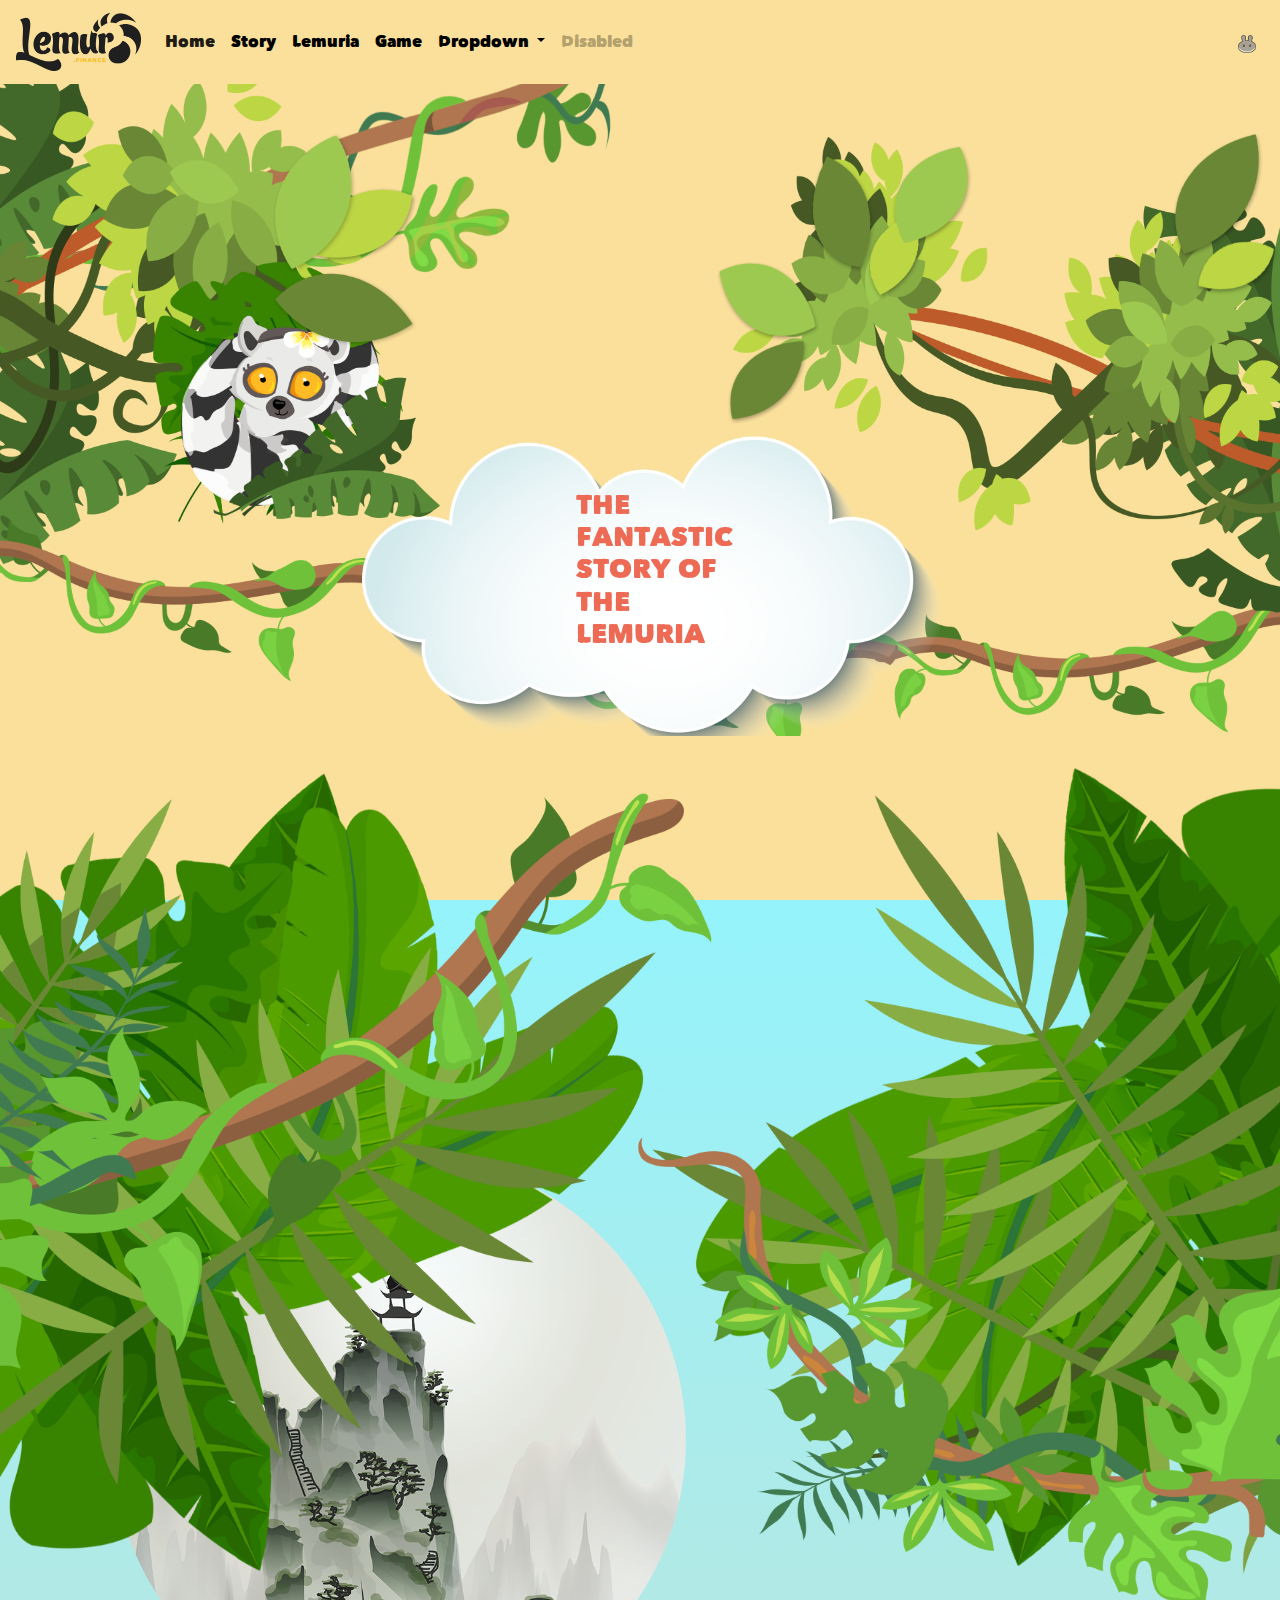
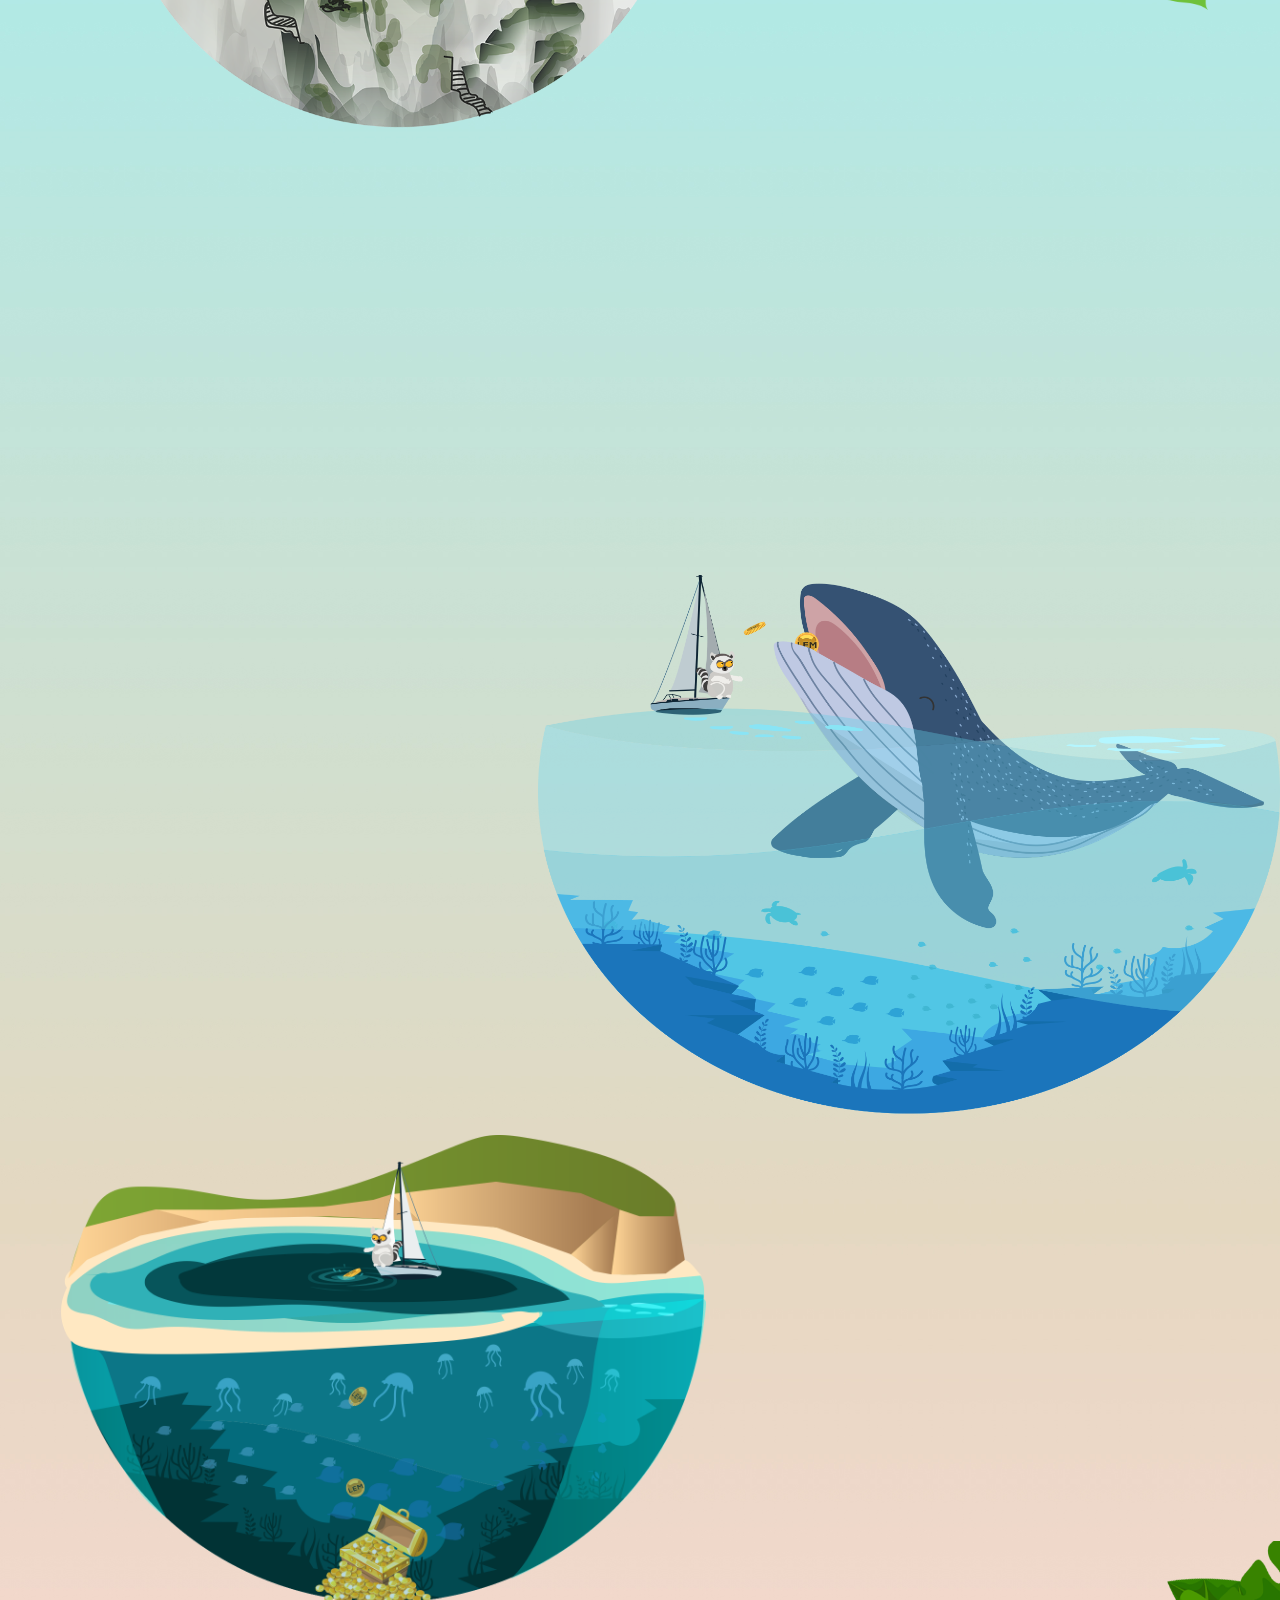
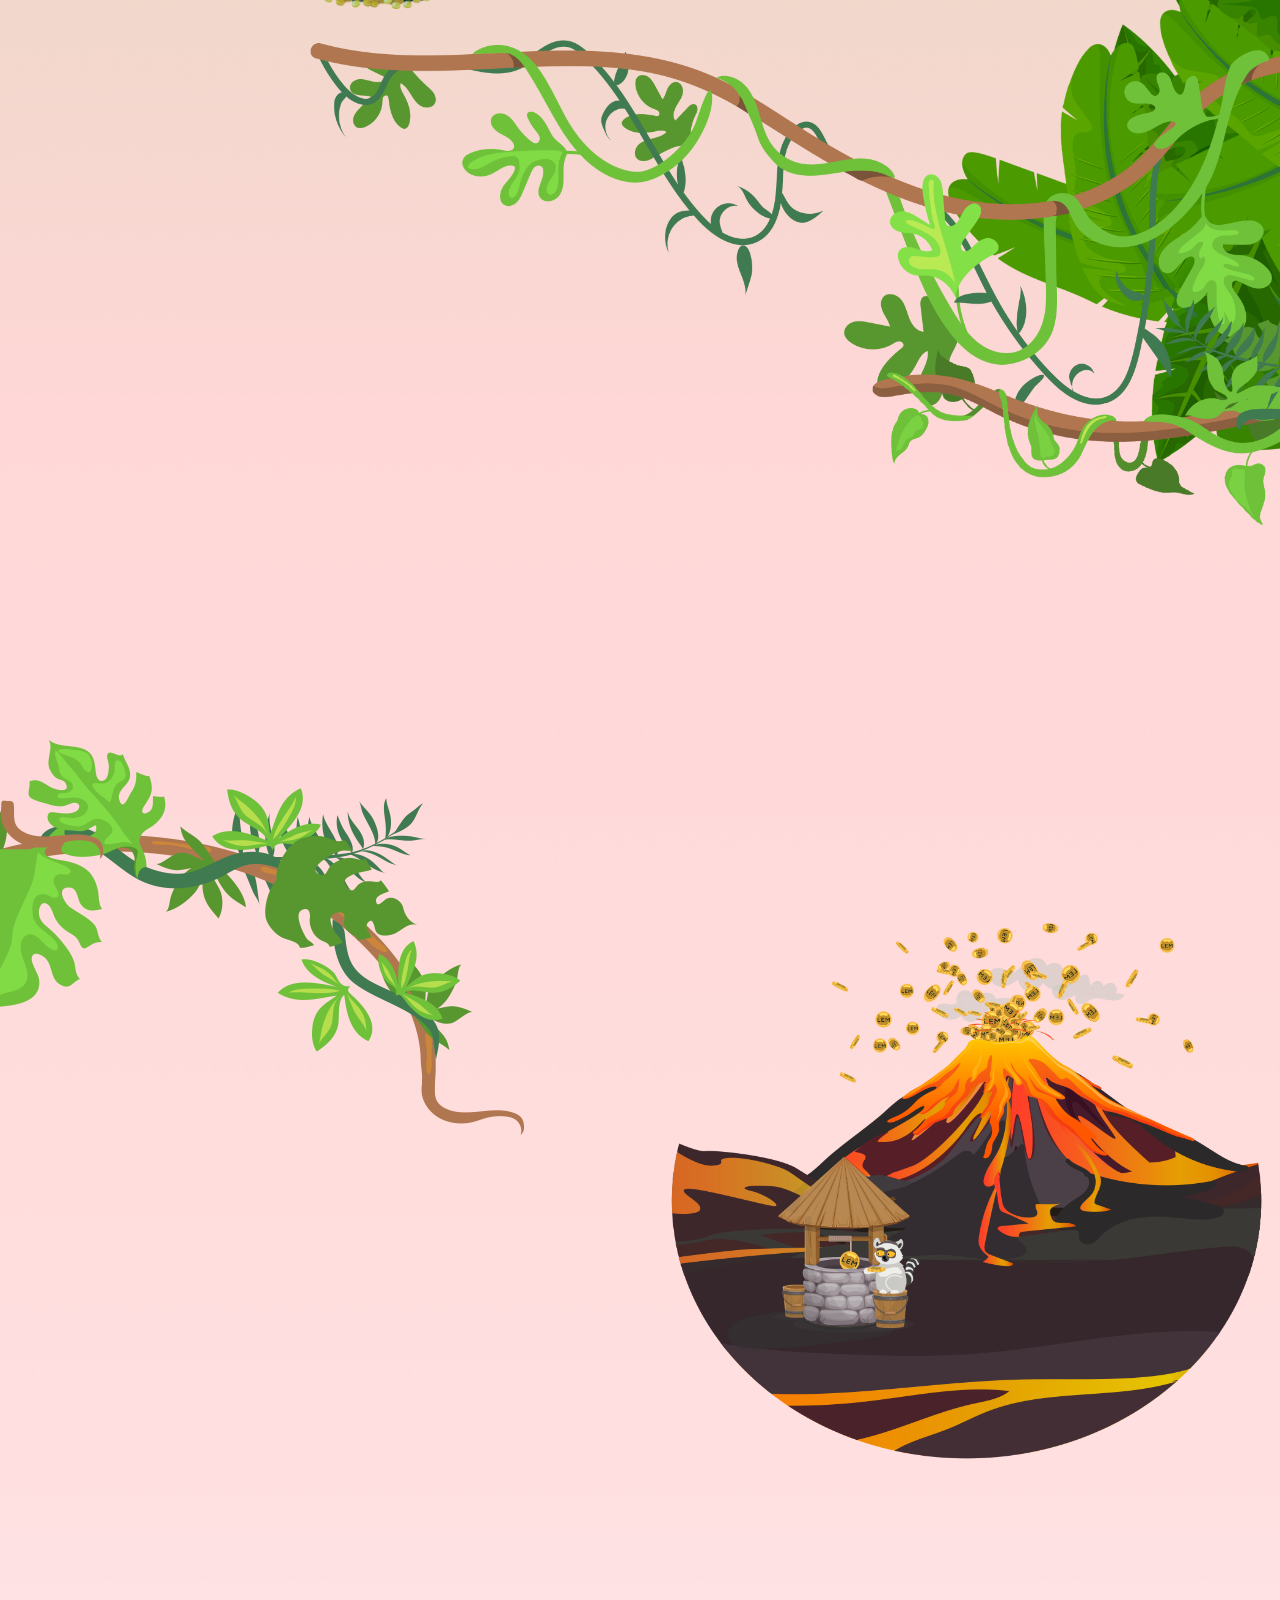
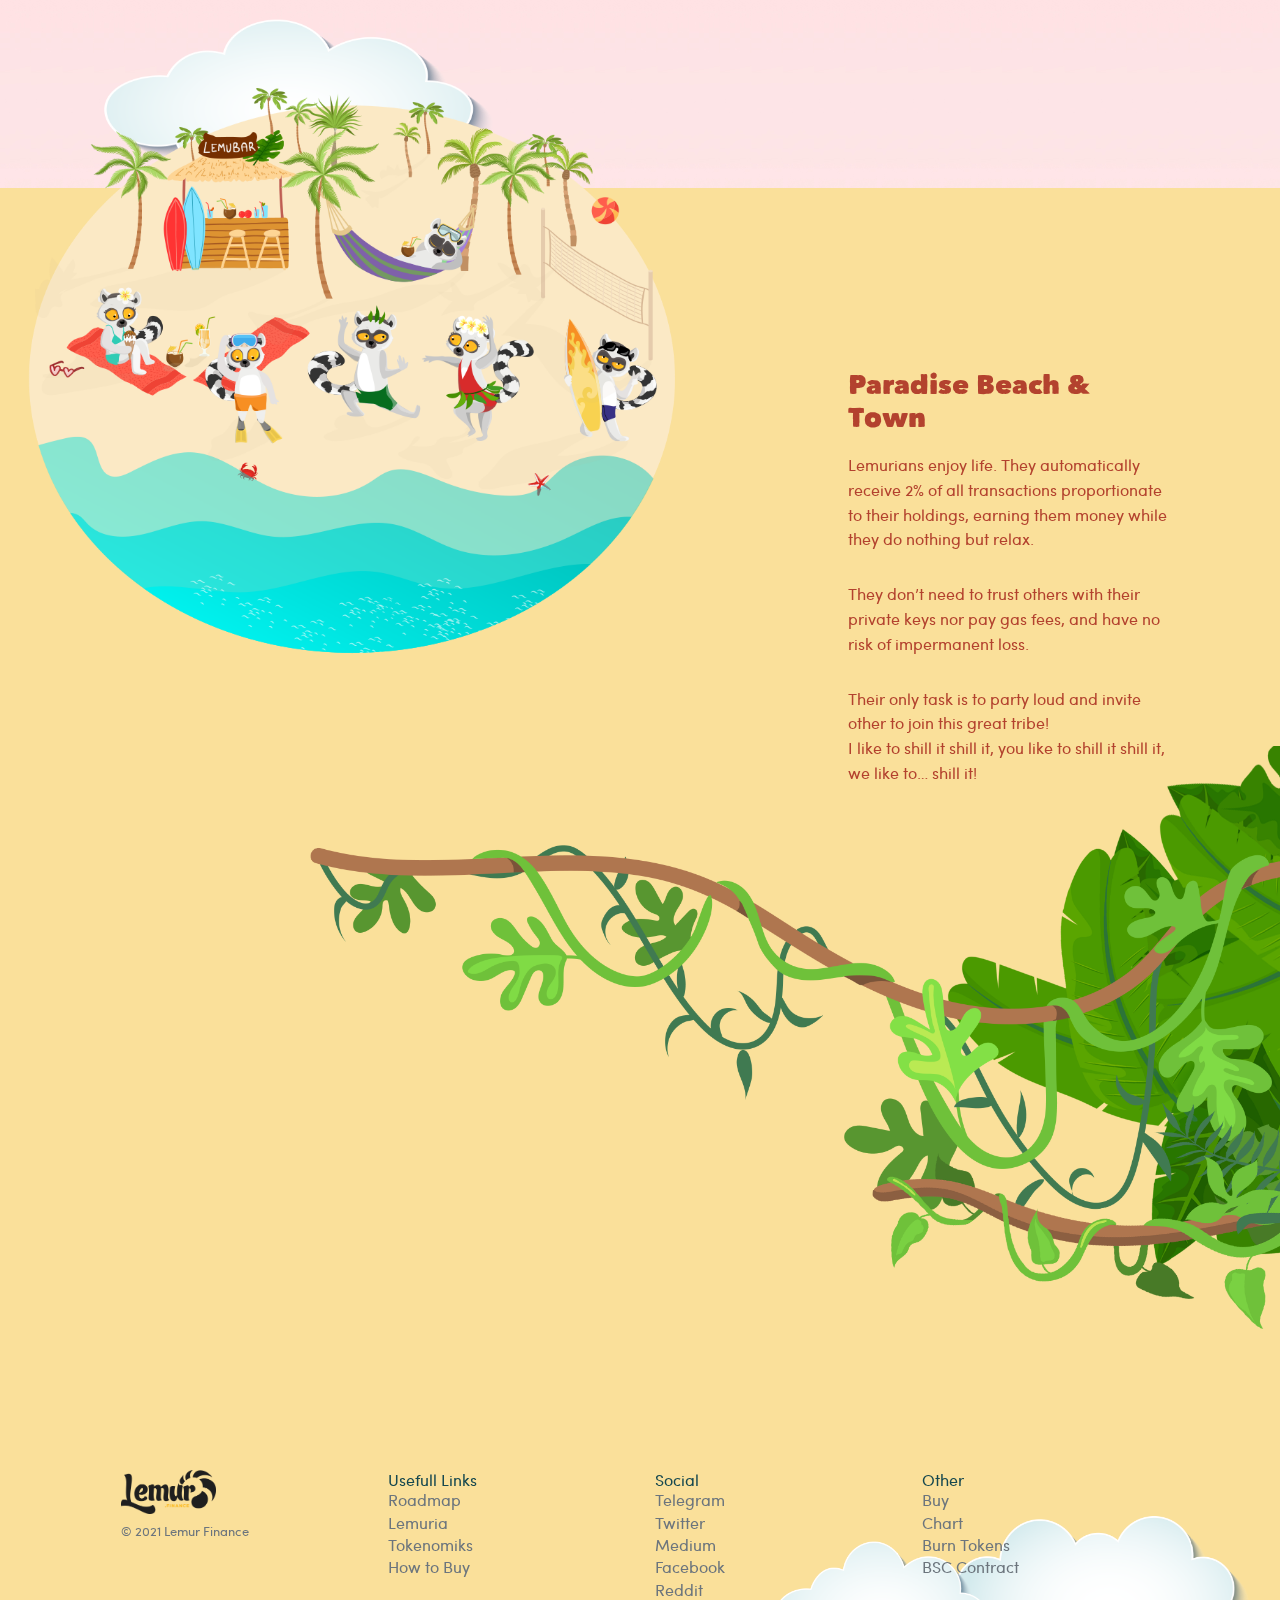
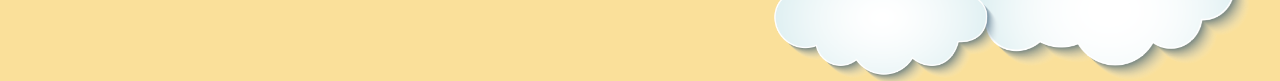
==== commit c90355a8: "fixes" ====
--- a/index.html
+++ b/index.html
@@ -107,10 +107,10 @@
                <img class="bg100 pos-r defualReplace" data-desk="img/bg-2.png" data-mob="img/bg-2.png">
                <h1 class="topTitle">
                   <div class="topTitle__main">
-                   <span class="topTitle__top uppercase">READ THE</span>
-                   <span class="topTitle__time">KL</span>
+                   <span class="topTitle__top uppercase"></span>
+                   <span class="topTitle__time"></span>
                    <!--<span class="topTitle__mid uppercase">years of Pratham Books</span>-->
-                   <span class="topTitle__mid uppercase">incredable sotry of Kingtoshi Lemuroto</span>
+                   <span class="topTitle__mid uppercase">THE FANTASTIC STORY OF THE LEMURIA</span>
                    <!--<span class="topTitle__separate"></span>
                    <span class="topTitle__bottom">By creating thousands of books that delight millions of readers</span>-->
                   </div>
--- a/css/style.min.css
+++ b/css/style.min.css
@@ -1 +1 @@
-*{-webkit-box-sizing:border-box;-moz-box-sizing:border-box;box-sizing:border-box;outline:0}body,button,p{margin:0}a{text-decoration:none;color:inherit}ul{padding:0;margin:0}ul li{list-style:none}img{border:0}button{cursor:pointer}h1,h2,h3,h4,h5,h6{font-weight:400;margin:0;font-size:inherit}@font-face{font-family:sofia_proregular;src:url(fonts/mostardesign_-_sofia_pro_regular-webfont.woff2) format('woff2'),url(fonts/mostardesign_-_sofia_pro_regular-webfont.woff) format('woff');font-weight:400;font-style:normal}@font-face{font-family:sofia_probold;src:url(fonts/mostardesign_-_sofia_pro_bold-webfont.woff2) format('woff2'),url(fonts/mostardesign_-_sofia_pro_bold-webfont.woff) format('woff');font-weight:400;font-style:normal}@font-face{font-family:matizregular;src:url(fonts/matiz-webfont.woff2) format('woff2'),url(fonts/matiz-webfont.woff) format('woff');font-weight:400;font-style:normal}body{font-family:sofia_proregular,sans-serif;background:#fae09a;color:#16484f;font-size:16px;line-height:1.4;-webkit-font-smoothing:antialiased;-moz-osx-font-smoothing:grayscale;-webkit-tap-highlight-color:transparent}.bold,.paraBold span,.title{font-family:sofia_probold,sans-serif}.matiz,.sales__bold,.title,.topTitle{font-family:matizregular,sans-serif}.tdu{text-decoration:underline}.pos-r,.section{position:relative}.pos-a{position:absolute}.hidden{display:none}.block-right{display:block}#preloader{position:fixed;top:0;left:0;width:100%;height:100%;background:#f6d6d6 url(../img/lem_logo.png) no-repeat center;-webkit-background-size:300px;background-size:300px;z-index:99999}.container{padding-left:4%;padding-right:4%}.bgs,.overBg{z-index:-1;left:0}.bgRight,.bgs,.overBg,.s7-imgc2{position:absolute;top:7vh}.bgRight,.s7-imgc2{right:0}.s3-bgRight{top:-26%;width:58%;z-index:1;pointer-events:none}.s7-imgc2{width:31%;top:17%;z-index:1}.left-8{padding-left:8%}.top-10{padding-top:7.2%}.s2Img,.s2Img img{position:absolute;top:0;left:0}.s2Img2,.s2Img2 img{left:auto;right:0}body,html{position:relative;overflow-x:hidden;-webkit-overflow-scrolling:touch}.open-pop #wrapper{-webkit-filter:blur(5px);filter:blur(5px)}.open-pop .popupStyle2 .pop-layer{display:-webkit-flex;display:-moz-flex;display:flex;-webkit-align-items:center;align-items:center;min-height:100%}.pop-center{position:relative;padding:65px 150px 65px 130px;background:#fef1db}.readTitle{line-height:1.33;margin-bottom:0}.teller{font-size:20px;margin-top:-12px;margin-bottom:30px}.popup.popupStyle2 .paramb0 p{margin-bottom:0}.s2Img{width:38%;top:-30%;z-index:1;pointer-events:none}.s2Img img{width:135%}.bg-1{display:block;position:relative}.bg-1,.overBg,.overBg .bg100,.w100{width:100%}.logo{position:fixed;top:2.5%;z-index:100}.logo img{width:110px}.logo__in{display:block;overflow:hidden}.sidebar{position:fixed;top:0;left:0;height:100%;height:100vh;background:#ffcb4d;width:450px;color:#fff;font-size:28px;text-transform:uppercase;z-index:99;-webkit-transform:translateX(-100%);transform:translateX(-100%)}.sidebar .close-btn{top:30px;right:30px}.sidebar .close-btn:after,.sidebar .close-btn:before{background:#fff}.sidebar__inner{margin-top:180px;overflow-y:auto;height:68%}.sidebar__inner ul{max-width:342px;margin:0 auto}.sidebar li{padding-bottom:20px;padding-bottom:2vh}.sidebar a{transition:color .2s}.sidebar a:hover{color:#ed6a55}.section8{padding-top:110px;margin-top:-3px}.sec1-slider{max-width:330px;margin:0 auto}.popSlide{max-width:325px}.s1-leaf-top{top:0;left:0;width:50%;z-index:1}.s1-leaf-right{left:auto;right:0}.s1-anim .s1-leaf-left,.s1-anim .s1-leaf-right{-webkit-animation:s1Sway 6s infinite;animation:s1Sway 6s infinite}.s1-anim .s1-monkey{-webkit-animation:monkey 3s infinite;animation:monkey 3s infinite;transform-origin:37% 43%}@keyframes s1Sway{0%,100%{transform:rotate(-2deg)}50%{transform:rotate(1deg)}}@keyframes monkey{0%,100%{transform:rotate(-.5deg)}50%{transform:rotate(.5deg)}}.title{font-size:27px;line-height:1.2;margin-bottom:19px}.para{line-height:1.55}.para p{margin-bottom:30px}.popup .para p{margin-bottom:22px}.section2__inner{top:-220px}.color-3{color:#3f0c4c}.color-4{color:#b3422e}.color-5{color:#347c85}.color-6{color:#3f0c4c}.color-7{color:#fa7140}.color-8{color:#094864}.color-9{color:#07425c}.color-10{color:#063648}.color-11{color:#ecbe73}.color-12{color:#b8ecf2}.testimonial h3{font-size:18px;line-height:1.2;margin-bottom:0}.testimonial1 h3{max-width:299px;margin-left:auto;margin-right:auto}.testimonial p{font-size:14px;line-height:1.3;text-transform:uppercase}.testimonial{position:absolute;z-index:4;text-align:center}.testimonial1{max-width:332px;right:6%;top:36%}.testimonial2{max-width:142px;left:22.3%;top:35.2%}.testimonial3{max-width:146px;left:10.6%;top:67.5%}.testimonial4{max-width:160px;right:11.6%;top:69.5%}.max-327{max-width:347px;-webkit-flex:0 0 347px;flex:0 0 347px}.max-253{max-width:253px;-webkit-flex:0 0 253px;flex:0 0 253px}.sales--inSmall{max-width:295px;padding-right:20px}.max-360{max-width:360px;-webkit-flex:0 0 360px;flex:0 0 360px}.max-365{max-width:365px;-webkit-flex:0 0 365px;flex:0 0 365px}.max-250{max-width:250px;-webkit-flex:0 0 250px;flex:0 0 250px}.max-180{max-width:182px;-webkit-flex:0 0 182px;flex:0 0 182px}.max-132{max-width:132px;-webkit-flex:0 0 132px;flex:0 0 132px}.max--600{max-width:600px}.pl10{padding-left:10px}.mt28{margin-top:28px}.fz18{font-size:18px}.ml30{margin-left:30px}.max-nf327{max-width:327px}.max--285{max-width:285px;margin-top:100px}.max-nf1121{max-width:1100px;margin-left:auto;margin-right:0}.section4__img2{margin-top:-25px;top:-45px}.sales-last-top{top:-28px}.mt54{margin-top:56px}.mt46{margin-top:48px}.sales__each{margin-bottom:11px}.s7-imgc1{margin-top:-30px;margin-bottom:27px;overflow:hidden}.cloud-7{position:absolute;bottom:0;right:30px}.cloud-7,.cloud-8{max-width:39%}.align175,.donor1000{position:relative;top:-40px}.align175{top:5px}.mid-cloud{margin-bottom:-100px;padding-left:50px;overflow:hidden}.cloudmation{will-change:transform;-webkit-animation:cloud 15s infinite linear;animation:cloud 15s infinite linear}.cloudmation2{will-change:transform;-webkit-animation:cloud2 20s 2s infinite linear;animation:cloud2 20s 2s infinite linear}@-webkit-keyframes cloud2{0%{transform:translateX(-100%)}100%{transform:translateX(100vw)}}@keyframes cloud2{0%{transform:translateX(-100%)}100%{transform:translateX(100vw)}}@-webkit-keyframes cloud{0%{transform:translateX(100%)}100%{transform:translateX(-100vw)}}@keyframes cloud{0%{transform:translateX(100%)}100%{transform:translateX(-100vw)}}.tac{text-align:center}.flexx{display:-webkit-flex;display:-moz-flex;display:flex}.flex-column{-webkit-flex-direction:column;flex-direction:column}.flex-wrap{-webkit-flex-wrap:wrap;flex-wrap:wrap}.align-end{-webkit-align-items:flex-end;align-items:flex-end}.align-center{-webkit-align-items:center;align-items:center}.justify-between{-webkit-justify-content:space-between;justify-content:space-between}.justify-end{-webkit-justify-content:flex-end;justify-content:flex-end}.top--55{top:-44px}.top--55 p{margin-bottom:0}.paraSetter{margin-left:-10px;margin-right:-10px}.maxEl{padding-left:10px;padding-right:10px}.para-pad .ml-40{margin-left:40px}.para-pad .para:first-child{margin-left:0}.s4-bgRight{top:-12px}.s4-text-top{margin-top:-300px}.s7-imgc3{width:62%}.max-container{max-width:1360px;margin-left:auto;margin-right:auto;padding-left:114px;padding-right:114px}.text-up{position:relative;z-index:1}.sales{text-transform:uppercase;font-size:14px;line-height:1.4;margin-bottom:28px}.sales-19{font-size:19.85px;line-height:1.3}.sales--mb{margin-bottom:38px}.sales__text .sales__bold{font-size:27px;line-height:1}.sales-19 .sales__text .sales__bold{font-size:51px;line-height:.85}.sales--max213{max-width:212px}.sales--max180{max-width:205px}.sales--max200{max-width:200px}.sales--block{display:block}.nowrap{white-space:nowrap}.sales__blockText{line-height:1;margin-top:7px}.sales__blockText>div{margin-right:18px}.leafMove{animation:leafy 4s infinite linear}.s2ImgAni2_2.leafMove{animation:leafy2 4s infinite linear}@keyframes leafy{0%{left:-4px}50%{left:4px}100%{left:-4px}}@keyframes leafy2{0%{right:-4px}50%{right:4px}100%{right:-4px}}.ipad{max-width:628px;margin:0 auto;z-index:2}.ipad__text{position:absolute;max-width:329px;left:0;right:0;margin:0 auto;top:74px}.ipad__scroll{max-height:194px;overflow-y:auto}.ipad-inside{position:absolute;top:16%;left:0;pointer-events:none}.simplebar-content p{padding-right:10px}.simplebar-content p:last-child{margin-bottom:0}.s8Img3{margin-top:-480px}.s8Img4{position:absolute;top:0;left:0;width:100%;z-index:3;pointer-events:none}.s8Img2,.s8Img2_2{position:absolute;bottom:0;left:0;width:100%}.s8Img2_2{bottom:auto;top:35%}.s9Img1{width:100%}.s9Img1_over{position:absolute;top:0;left:0}.section9{margin-top:-30px;position:relative;z-index:4}.donors{position:absolute;top:-14%;right:24%;max-width:568px}.donorSlider{position:absolute;width:180px;top:2%;right:18.1%}.donorSlider img{max-width:100%}.slideLogo1{width:68%}.slideLogo2{width:156px}.slideLogo3{width:190px}.slideLogo4{width:101px}.donorSlider img.slideUC{max-width:90px}#donorSlider img{margin-bottom:12px}.donorSlider .slick-track{-webkit-display:flex;display:flex;-webkit-align-items:center;align-items:center}.donorSlider .slick-arrow.slick-prev{left:-28px}.donorSlider .slick-arrow.slick-next{right:-28px}.block{display:block}.fcMax{max-width:1120px;margin-left:auto;margin-right:auto;margin-top:30px;position:relative}.winLoaded .finRep,.winLoaded .report-bg{background-image:url(../img/page.png)}.section10{margin-top:-120px;padding-top:190px;padding-bottom:180px;background-repeat:no-repeat;background-size:cover;background-position:center top}.finRep{cursor:pointer}.finRep,.report-bg{display:block;background-repeat:no-repeat;background-size:contain}.report-bg img{width:100%}.fish{position:absolute;top:-15%;left:-9%;max-width:100px}.fish-1{top:-24%;left:68%;max-width:200px}.fish-tails{position:absolute;top:0;left:0}.fish-tail1,.fish-tail2{animation:fishTails 1.5s infinite linear}.fish-tail2{transform-origin:0 40%;top:-1px}@keyframes fishTails{0%,100%{transform:rotate(2deg)}50%{transform:rotate(-2deg)}}.s3-cloud1,.topCloud{position:absolute;top:10%;right:0;will-change:transform;-webkit-transform:translateX(100%);transform:translateX(100%)}.topCloud2{top:10%}.topCloud3{top:34%}.topCloud1{-webkit-animation:cloud 15s infinite linear;animation:cloud 15s infinite linear}.s3-cloud1,.topCloud2{-webkit-animation:cloud 15s 10s infinite linear;animation:cloud 15s 10s infinite linear}.topCloud3{-webkit-animation:cloud 14.5s 5.5s infinite linear;animation:cloud 14.5s 5.5s infinite linear}.s3-cloud1{-webkit-animation-delay:0s;animation-delay:0s;top:23%}.sales-clouds{height:200px}.midCloud1{top:10%;max-width:350px;-webkit-animation:cloud 17s infinite linear;animation:cloud 17s infinite linear}.midCloud2{top:17%;max-width:250px;-webkit-animation:cloud 18s 7s infinite linear;animation:cloud 18s 7s infinite linear}.open-pop{overflow:hidden}.popup{position:fixed;top:0;left:0;right:0;width:100%;height:100%;padding:10px;display:none;z-index:9999;overflow-y:scroll;-webkit-overflow-scrolling:touch}.popupStyle3{padding:0}.popupStyle3 .pop-center{background:#07425c;padding:65px;min-height:100vh}.pop-layer{max-width:847px;position:relative;margin:auto}.layer--max1045{max-width:1045px}.pop-inner{position:relative;overflow:hidden;padding:100px;padding:31px 37px 24px 70px}.pop-layer.layer--full{width:100%;max-width:100%}#popup2 .close-btn{top:30px;right:30px}.close-btn{width:40px;height:40px;position:absolute;top:40px;right:40px;z-index:99}.close-btn:after,.close-btn:before{content:'';position:absolute;top:0;left:0;right:0;bottom:0;margin:auto;width:24px;height:2px;background:#634125}.popupStyle2 .close-btn:after,.popupStyle2 .close-btn:before{background:#fa7140}.popupStyle3 .close-btn:after,.popupStyle3 .close-btn:before{background:#fff}.close-btn:before{-webkit-transform:rotate(45deg);transform:rotate(45deg)}.close-btn:after{-webkit-transform:rotate(-45deg);transform:rotate(-45deg)}.readPopUp{width:44%;position:absolute;top:60%;left:9%;cursor:pointer}.hammock-btn,.readPopUp{animation:readPop 1s infinite cubic-bezier(.65,.27,.23,1.19)}@keyframes readPop{0%,100%{transform:rotate(-2deg)}50%{transform:rotate(2deg)}}.winLoaded .star{background-image:url(../img/star-1.png)}.winLoaded .star-small{background-image:url(../img/star-2.png)}.star-big{width:22px;height:22px}.star-small{width:12px;height:12px}.star{position:absolute;background-repeat:no-repeat;-webkit-background-size:cover;background-size:cover;background-position:center}@keyframes star{0%,100%{transform:scale(.8);opacity:.7}50%{transform:scale(1.2);opacity:1}}.star-1{top:36%;left:3%}.star-2{top:33%;left:12%;animation-delay:.2s}.star-3{top:45%;left:11%;animation-delay:.4s}.star-4{top:30%;left:3%;animation-delay:.5s}.star-5{top:49%;left:4%;animation-delay:.7s}.star-6{top:58%;left:3%;animation-delay:.3s}.star-7{top:25%;left:21%;animation-delay:.1s;background-size:13px}.star-8{top:36%;left:28%;animation-delay:.8s;background-size:10px}.star-9{top:56%;left:36%;animation-delay:.3s}.star-10{top:60%;left:54%;animation-delay:.5s}.star-11{top:58%;left:69%;animation-delay:1.5s}.star-12{top:43%;left:60%;animation-delay:2.5s;background-size:15px}.star-13{top:37%;left:65%;animation-delay:3.5s;background-size:15px}.star-14{top:16%;right:6%;background-size:11px}.star-15{top:20%;right:11%;animation-delay:4.5s;background-size:13px}.star-15{top:38%;right:6%;animation-delay:2.5s}.star-16{top:43%;right:16%;animation-delay:5.5s}.star-17{top:43%;right:4%;animation-delay:5.5s}.s10Flower{position:absolute;left:0;bottom:0;width:38%;z-index:1;pointer-events:none}.s10Flower.s10_fl2{bottom:5.7%}.s10Flower2{right:0;left:auto}.s11_fl1{bottom:62.4%}.s11_fl2{width:23%;bottom:36%;left:-2%}.s11-bg{display:block}.finRepMain{position:relative;z-index:2}.boardMax{max-width:360px}.uppercase{text-transform:uppercase}.fz20{font-size:20px}.ml80{margin-left:80px}.maker{margin-top:100px}.text-max1{max-width:320px}.z1{position:relative;z-index:1}.winLoaded .section11{background-image:url(../img/s11-bottom.png)}.section11{background-repeat:no-repeat;-webkit-background-size:cover;background-size:cover;margin-top:-83px;padding:200px 0 80px}.title_max370{max-width:320px}.title_max430{max-width:430px}.showMore{display:inline-block;margin-bottom:20px;-webkit-transition:-webkit-transform .3s;transition:transform .3s}.showMore.onSlide{-webkit-transform:rotate(180deg);transform:rotate(180deg)}#finSlider .slick-list{margin-left:-50px;margin-right:-50px}.finHolder{padding-left:50px;padding-right:50px;padding-bottom:20px}.finRep img{max-width:100%}.squirrel{position:absolute;right:40%;top:26.7%;width:22%;z-index:1}.water-leaf{animation:waterLeaf 7s infinite linear}@keyframes waterLeaf{0%{transform:translateX(-.3%)}50%{transform:translateX(.3%)}100%{transform:translateX(-.3%)}}.boat-animation{animation:boat 8s infinite linear}@keyframes boat{0%{transform:translateX(-.7%) rotate(-.5deg)}50%{transform:translateX(.7%) rotate(.5deg)}100%{transform:translateX(-.7%) rotate(-.5deg)}}.dark-fish{position:absolute;top:0;left:0;right:0;bottom:0;margin:auto;width:60%;animation:darkFish 20s infinite linear;opacity:.5;pointer-events:none}@keyframes darkFish{0%{transform:rotate(40deg)}50%{transform:rotate(-40deg)}100%{transform:rotate(40deg)}}.bubble{position:absolute;bottom:0;left:0;width:100%;height:800px;z-index:1;pointer-events:none;overflow:hidden}.pr--21{padding-right:21px}.trustees_max_section{max-width:754px;margin-left:auto;margin-right:auto}.s11Stone{position:absolute;top:33%;right:27%;width:35%}.hammock-book{position:absolute;top:10%;right:0;left:0;margin:auto}.max-460{max-width:462px}.slick-initialized .slick-slide{padding-left:2px;padding-right:2px}.hammock-btn{position:absolute;bottom:-43%;right:10%}.filler__row{width:33.333%}.filler__box{position:relative;display:inline-block}.box--mod1{left:60px;margin-top:65px}.box--mod4{left:110px;margin-top:60px}.box--mod2{margin-top:140px}.box--mod3{margin-top:168px;left:60px}.box--mod7{margin-top:100px}.box--mod8{left:30px;margin-top:-25px}.box--mod9{margin-top:130px}.box--mod10{margin-top:160px;left:80px}.box--mod6{margin-top:91px;left:110px}.box--mod5{margin-top:110px}.box--mod2 .filler__inner{-webkit-transform:rotate(4deg);transform:rotate(4deg)}.box--mod3 .filler__inner,.box--mod8 .filler__inner{-webkit-transform:rotate(-8deg);transform:rotate(-8deg)}.box--mod4 .filler__inner{-webkit-transform:rotate(4deg);transform:rotate(4deg)}.box--mod5 .filler__inner{-webkit-transform:rotate(3deg);transform:rotate(3deg)}.box--mod6 .filler__inner{-webkit-transform:rotate(-3deg);transform:rotate(-3deg)}.box--mod9 .filler__inner{-webkit-transform:rotate(-6deg);transform:rotate(-6deg)}.box--mod10 .filler__inner{-webkit-transform:rotate(-10deg);transform:rotate(-10deg)}.filler__inner{background:#fff;padding:10px 12px 9px;-webkit-transform:rotate(6.5deg);transform:rotate(6.5deg)}.box--mod1 .filler__inner,.box--mod6 .filler__inner{background:#fa7140}.filler__bird{position:absolute;bottom:-61px;left:-150px;width:200px;z-index:1;pointer-events:none}.box--mod3 .filler__bird{bottom:-151px;left:-100px}.box--mod4 .filler__bird{bottom:51px;left:-138px;width:178px}.box--mod5 .filler__bird{bottom:-140px;left:auto;right:-195px;width:245px}.box--mod7 .filler__bird{bottom:42px;left:auto;right:-195px;width:212px}.box--mod8 .filler__bird{bottom:-84px;left:auto;right:-169px;width:234px}.box--mod10 .filler__bird{bottom:141px;left:auto;right:-85px;width:165px}.topTitle{position:absolute;width:100%;left:0;right:0;bottom:12.4%;margin:auto;color:#ed6a55;font-size:22px;text-align:center;z-index:1}.topTitle__main{display:inline-block;text-align:left}.topTitle__bottom,.topTitle__separate,.topTitle__top{display:block}.topTitle__bottom,.topTitle__mid,.topTitle__time,.topTitle__top{position:relative}.topTitle__top{left:26px}.topTitle__time{font-size:165px;letter-spacing:-25px;line-height:.8;left:-7px}.topTitle__mid{width:165px;font-size:27px;display:inline-block;line-height:1.2;left:18px}.topTitle__bottom{max-width:280px;left:17px;line-height:1.3}.topTitle__separate{height:2px;background:#ed6a55;width:110%;margin:5px 0}.donorSlider .slick-arrow{-webkit-background-size:47px;background-size:47px}.donorSlider .slick-arrow.slick-next{background-position:-26px center}.s4--title,.s5--title{max-width:320px}.hammock-arrow{margin-top:15px}.hammock-arrow a{margin-bottom:0;cursor:pointer}.dragon-btn{position:absolute;right:-40px;top:20%;width:120px}.wing{animation:wing 250ms infinite linear}@keyframes wing{0%,100%{transform:rotateY(-30deg)}50%{transform:rotateY(30deg)}}.title.gallery--title{margin-bottom:10px}.popContent-max{max-width:1130px;margin:auto}.gellery{margin-left:-10px;margin-right:-10px}.gellery__box{padding:10px;width:29%}.gallery--mid{width:42%}.gellery__box img{width:100%;display:block}.boldbyShadow{text-shadow:0 0 1px}.title-max-280{max-width:285px}.scrollRead img{width:22px}.scrollRead{position:relative;top:-11px}@media (min-width:1580px){.s3-bgRight{width:46%;top:-15%}.max-nf1121{max-width:1260px}.logo img{width:130px}.sidebar__inner{margin-top:260px}.ipad-inside{top:12%}.donors{top:-6%;right:25%;max-width:678px}.donorSlider{right:20%;top:5%}}@media (min-width:1701px){.section4__img2{margin-top:-55px}.s2Img{width:32%;top:-32%}.s3-bgRight{width:45%;top:-24%}.s7-imgc2{top:12%}.donors{top:3%;right:28%;max-width:700px}.s8Img3{margin-top:-650px}.testimonial1{right:10%;top:38.2%}.testimonial2{left:22.7%;top:37.2%}.testimonial3{left:11.9%;top:69.2%}.testimonial4{right:12.5%;top:70.7%}.section10{margin-top:-150px;padding-top:230px;padding-bottom:200px}.section11{margin-top:-105px}.s4-text-top{margin-top:-460px}.ipad-inside{top:12%}.donorSlider{right:20.8%;top:5%}.trustees_max_section{max-width:980px}.donorSlider .slick-arrow.slick-prev{left:-42px}.donorSlider .slick-arrow.slick-next{right:-42px}.topTitle{bottom:14.5%}.popContent-max{max-width:1500px}}@media (min-width:1801px){.ipad-inside{top:8%}.s11Stone{top:43%;right:32%;width:32%}.s11_fl2{bottom:50%}}@media (min-width:1924px){.s3-bgRight{width:auto}.section4__img2{margin-top:0;top:0}}@media (min-width:1400px) and (max-width:1579px){.donors{top:0;right:25%}}@media (max-width:1440px){.topCloud1{max-width:400px}.topCloud2{max-width:350px}.topCloud3{max-width:250px}.cloud-7,.cloud-8{max-width:500px}.max-nf1121{max-width:1020px}}@media (min-width:1024px){.section1{min-height:100vh}}@media (max-width:1399px){.donors{top:-7%}.hammock-btn{bottom:-36%}}@media (max-width:1368px){.ipad-inside{top:18%}.max-nf1121{max-width:970px}}@media (max-width:1300px){.ipad-inside{top:22%}#finSlider .slick-list{margin-left:-30px;margin-right:-30px}.finHolder{padding-left:30px;padding-right:30px}.donors{top:-14%}}@media (max-width:1200px){.s2Img{top:-16%}.section2__inner{top:-150px}.section3{margin-top:-30px}.s3-bgRight{top:-10%;width:53%}.max-container{padding-left:60px;padding-right:60px}.paraSetter .maxEl{max-width:100%;width:33.333%;-webkit-flex:0 0 auto;flex:0 0 auto}.s4-text-top{margin-top:-240px}.para-pad .ml-40{margin-left:0}.sec__max20,.sec__max327{max-width:100%;-webkit-flex:1 1 auto;flex:1 1 auto}.sec__max327{width:40%}.sec__max20{width:30%}.max-nf1121{max-width:940px}._max287{max-width:287px;-webkit-flex:0 0 287px;flex:0 0 287px}._max297{max-width:297px;-webkit-flex:0 0 297px;flex:0 0 297px}._max225{max-width:225px;-webkit-flex:0 0 225px;flex:0 0 225px}.s7-imgc2{width:28%;top:7%}.s7-imgc3{width:52%}.cloud-7,.cloud-8{max-width:350px}.mid-cloud{margin-bottom:-50px}.donors{width:47%}.donorSlider{width:30%}#donorSlider{margin-top:-8px}.slideLogo1,.slideLogo2,.slideLogo3,.slideLogo4{margin-bottom:12px}.fcMax{padding-left:30px;padding-right:30px}.finRep img{width:100%}.logo{top:2%}.logo img{width:90px}.sidebar li{padding-bottom:1.5vh}.sidebar__inner{margin-top:145px}.s7-img1{max-width:280px}.s7-imgc2{width:26%}.testimonial1{top:36.1%;right:4.5%}.testimonial2{left:20.8%}.testimonial3{left:9.2%;top:66.4%}.testimonial4{right:10%;top:69.1%}#donorSlider img{margin-bottom:13px}.trustees_max_section{max-width:524px}.donors{top:-16%}.topTitle{bottom:10%;left:1.5%}}@media (max-width:1130px){.s3-bgRight{top:0}.testimonial3{left:8.8%;top:64.8%}.testimonial2{left:19.7%;top:34.2%}.testimonial4{right:9.4%;top:67.5%;max-width:150px}.testimonial1{top:32.7%;right:3.8%;max-width:308px}.maker{margin-top:50px}.slideLogo1,.slideLogo2,.slideLogo3,.slideLogo4{margin-bottom:8px}.ipad-inside{top:30%}.donorSlider .slick-arrow.slick-next{right:-30px}.donorSlider .slick-arrow.slick-prev{left:-30px}}@media (min-width:991px){._hidden801,.loadMob990{display:none}}@media (min-width:615px) and (max-width:990px){.title_max370{max-width:100%}}@media (max-width:990px){._blankRemove,._hidden800,.s8Img4{display:none}.ipad-inside{top:24%}.donorSlider .title{font-size:16px}#donorSlider img{margin-bottom:5px}.slideLogo1,.slideLogo2,.slideLogo3,.slideLogo4{margin-bottom:15px}.slideLogo2,.slideLogo4{margin-bottom:0}.donorSlider .slick-arrow.slick-next{right:-29px;background-position:-22px center}.donorSlider .slick-arrow.slick-prev{left:-29px;background-position:9px center}.donorSlider .slick-arrow{-webkit-background-size:40px;background-size:40px}.fish{top:-19%;left:0;max-width:60px}.fish-1{top:-34%;left:78%;max-width:120px}.s2Img{top:0}.s2Img1 img{left:-18%}.s2Img1 img.s2Img_2{margin-left:-15%}.s2Img2 img{right:-18%}.s2Img2 .s2Img_2{margin-right:-15%}._max800ParaFull .maxEl,._max800ParaFull .sec__max20,._max800ParaFull .sec__max327{width:100%}.max-nf327{max-width:100%}.s3-bgRight{display:block;position:relative;margin-left:auto;margin-right:0;top:-40px}.section2__inner{top:-50px}.s4-bgRight{top:0}._flexColumn800{-webkit-flex-direction:column;flex-direction:column}.s4-text-top{margin-top:20px}.section4__img2{margin-top:0;top:0;width:95%}.max-container{padding-left:40px;padding-right:40px}._max287,._max287_2{max-width:240px;-webkit-flex:0 0 240px;flex:0 0 240px}._max287_2{max-width:224px;-webkit-flex:0 0 224px;flex:0 0 224px}.mt54{margin-top:20px}.sales-last-top{top:-13px}._max800wrap,.sales__blockText{-webkit-flex-wrap:wrap;flex-wrap:wrap}.max-365{max-width:230px;-webkit-flex:0 0 230px;flex:0 0 230px}.sales__blockText>div{margin-bottom:10px}.sales__blockText>div:last-child{margin-bottom:0}.sales-19 .sales__text .sales__bold{font-size:42px}.s7-imgc2{width:38%}._s7topSpace{margin-top:140px}._max800s7_1{max-width:200px;-webkit-flex:0 0 200px;flex:0 0 200px}._max800s7_2{max-width:208px;-webkit-flex:0 0 208px;flex:0 0 208px}.mid-cloud{margin-bottom:-30px}.section11{margin-top:-58px;padding:100px 0 40px;background-position:7% top}#finSlider .slick-list{margin-left:-20px;margin-right:-20px}.finHolder{padding-left:20px;padding-right:20px}.s3-cloud1{top:14%;max-width:360px}.testimonial{position:relative;top:0;left:0;right:0;margin:auto}.s8-behindLeaf{position:absolute;bottom:0}.s8Img3{margin-top:0;padding-bottom:130px}.loadMob990{position:absolute;top:-30%;left:-15%;width:130%}.testimonial1{margin-top:60px;margin-bottom:145px}.testimonial2{margin-bottom:90px}.testimonial3{margin-bottom:100px}.testimonial1 .leaf990,.testimonial4 .leaf990{top:-55%}.testimonial h3,.testimonial p{position:relative}.winLoaded .section.section8{background-color:#8888c4}.max--285{margin-top:30px}#donorSlider{margin-top:-12px}.trustees_max_section{max-width:330px}.filler--row1,.filler--row2{width:50%}.filler--row3{width:100%;display:-webkit-flex;display:flex;-webkit-flex-wrap:wrap;flex-wrap:wrap;margin-bottom:30px}.filler--row3 .sales{width:50%}.box--mod8{margin-top:80px}.box--mod9{left:40px}.topTitle{font-size:13px}.topTitle__top{left:13px}.topTitle__time{font-size:95px;letter-spacing:-12px}.topTitle__mid{font-size:15px;width:94px;left:5px;top:-1px}.topTitle__bottom{max-width:182px;left:2px}.topTitle{bottom:12%}.donor1000{top:-60px}}@media (min-width:768px){.dHidden,.s2Img ._s2Small{display:none!important}._hidden801_inline{display:inline!important}#mDonorSlider{display:none}.winLoaded .common-bg1{background:url(../img/bg-3.jpg) repeat-x;-webkit-background-size:auto 100%;background-size:auto 100%}.winLoaded .section8{background:url(../img/bg-3_2.jpg) no-repeat;-webkit-background-size:100% auto;background-size:100% auto}.winLoaded .section10{background-image:url(../img/s10-bg1.jpg)}.star{animation:star 1s infinite linear}.crpt-43{margin-top:43px}}@media (max-width:767px){.winLoaded .common-bg1{background:url(../img/bg-3_m.jpg) repeat-x;-webkit-background-size:cover;background-size:cover}.winLoaded .section8{background:#b6accf url(../img/bg-3_2_m.jpg) no-repeat;-webkit-background-size:100% auto;background-size:100% auto;margin-top:-1px}.winLoaded .section10{background-image:url(../img/s10-bg1_m.jpg)}#donorSlider,._hidden801_inline,.mHidden,.s2Img .loadDesk,.star{display:none}.mpopup .title{margin-bottom:30px}.title{font-size:28px;margin-bottom:23px}.readTitle{font-size:27px;line-height:1.5}.para p{margin-bottom:18px}.logo img{width:65px}.topCloud1{max-width:240px}.topCloud2{max-width:270px;top:26%}.topCloud3{max-width:170px;top:40%}.leafMove,.s2ImgAni2_2.leafMove{animation:none}.s2Img{width:68%}.s2Img2{top:37%}.sec1-slider{max-width:236px;text-align:center}.section1{min-height:500px}.s2Img{top:-7%}.s2Img2{top:38%}.s3-bgRight{top:-40px;width:75%;margin-top:10px}.sidebar{width:100%}.sidebar{font-size:23px}.sidebar__inner ul{max-width:280px}.max-container{padding-left:30px;padding-right:30px}.revealText{-webkit-transition:-webkit-transform .3s,opacity .3s;transition:transform .3s,opacity .3s}._paraMax767{-webkit-flex-wrap:wrap;flex-wrap:wrap}._paraMax767 .maxEl{width:100%}._paraMax767_full ._max287,._paraMax767_full .max-327{max-width:100%;-webkit-flex:0 0 auto;flex:0 0 auto;width:100%}.section4__img2{margin-top:10px;margin-bottom:50px}.s10Flower.s10_fl1,.s10Flower.s10_fl2{width:80%}.sales__blockText>div{margin-bottom:16px}.s7-imgc1{margin-top:-10px}._s7topSpace{margin-top:50px}.s7-imgc2{width:46%;top:17%}.s7-imgc2 .s7-img2{width:100%}.title_max430{max-width:270px}.readPopUp{width:58%;top:58%;left:13%}.s7-img1{max-width:260px}.sales--inSmall{padding-right:0}.sales--inSmall2{max-width:190px}.sales--inSmall3{max-width:264px}.mt46{margin-top:80px}.ipad{max-width:300px}.section8{padding-top:60px}.ipad__text{max-width:239px;top:40px}.ipad__scroll{max-height:256px}.donors{width:100%;max-width:265px;top:6%;right:-11%;left:0;margin:auto;bottom:0}.section9{margin-top:-10px}.donorSlider{width:29%;right:19.1%;top:4%}.slideLogo1,.slideLogo3{margin-bottom:5px}.section10{margin-top:-60px;padding-top:80px;padding-bottom:60px}.finance-section .title{max-width:100px}.finance-section .title{max-width:237px;text-align:left;margin-left:auto;margin-right:auto;margin-bottom:12px}.close-btn{top:4px;right:3px}.section11{margin-top:-57px}.winLoaded .section11{background-image:url(../img/s11-bottom_m.png)}.s11_fl1{bottom:69.4%}.s10Flower.s10_fl2{bottom:5.7%}.s10Flower.s10_fl1{bottom:5%}.max-contain1200{max-width:100%}.ml80{margin-left:0}.maker.justify-end{-webkit-justify-content:space-between;justify-content:space-between}.showMore_m1{margin-top:60px}.fish-2{top:-17%;left:1%;max-width:50px;-webkit-transform:rotate(16deg);transform:rotate(16deg)}.fish-1{top:auto;bottom:-89px;left:auto;right:60px;z-index:1;max-width:100px}.fcMax{margin-top:0}#finSlider .slick-list{margin-left:0;margin-right:0}.finHolder{padding-left:0;padding-right:0}#finSlider{max-width:280px;margin-left:auto;margin-right:auto}#finSlider .slick-arrow.slick-next{right:-26px}#finSlider .slick-arrow.slick-prev{left:-26px}.pop-center{padding:65px 30px 60px}#popup2 .close-btn{top:15px;right:20px}#popup1 .pop-layer{display:-webkit-flex;display:flex;-webkit-align-items:center;align-items:center;-webkit-justify-content:center;justify-content:center;min-height:100%}.s10Flower{width:60%}.s1-leaf-top{width:55%}.s1-leaf-right{width:100%}.s1-anim .s1-monkey{transform-origin:52% 72%}.s1-leaf-top{top:-4px}.s3-cloud1{max-width:260px}.donorSlider .slick-arrow.slick-prev{left:-22px}.donorSlider .slick-arrow.slick-next{right:-22px}.s8-behindLeaf{position:absolute;width:644px;left:50%;margin:auto;bottom:8px;-webkit-transform:translateX(-50%);transform:translateX(-50%)}.max--600{max-width:360px}#section8{overflow:hidden}#mDonorSlider.slick-initialized .slick-slide{display:-webkit-flex;display:flex;-webkit-align-items:center;align-items:center;-webkit-justify-content:center;justify-content:center}.mimg-uc{width:70%}.s11_fl2{bottom:auto;left:0;top:-10%;width:40%;max-width:230px}.boardMax{margin-top:33%}.maker{margin-top:75%}.s11_fl1{bottom:38%}.s11Stone{top:58.5%}.s11Section{padding-bottom:160px}.s10Flower1.loadReplace,.s10Flower2.loadReplace{max-width:270px}.popupStyle3 .pop-center{padding:35px}.close-btn:after,.close-btn:before{width:18px;height:1.5px}.hammock-btn--small{position:relative;bottom:0;right:0;max-width:45px;margin-top:-10px;display:inline-block}.hammock-btn--small img{width:100%}.filler--row3 .sales,.filler__row{width:100%}.box--mod1{left:65px}.box--mod2{margin-top:50px}.box--mod8{margin-top:70px;left:60px}.box--mod3{margin-top:40px}.box--mod10{margin-top:130px}.box--mod5,.box--mod7,.box--mod8{margin-top:70px}.box--mod2 .filler__inner{-webkit-transform:rotate(-5deg);transform:rotate(-5deg)}.box--mod4 .filler__bird{bottom:-55px;left:-158px}.box--mod4{left:60px;margin-top:150px}.box--mod5 .filler__inner{-webkit-transform:rotate(-3deg);transform:rotate(-3deg)}.box--mod5 .filler__bird{bottom:-130px}.box--mod6{margin-top:84px;left:60px}.box--mod9{left:0;margin-top:80px}.box--mod9 .filler__inner{-webkit-transform:rotate(6deg);transform:rotate(6deg)}.donorSlider .slick-arrow{-webkit-background-size:30px;background-size:30px}.donorSlider .slick-arrow.slick-next{background-position:-14px center}.s4-bgRight{width:169%}.align175,.donor1000{top:0}.gellery__box{width:100%}.dragon-btn{right:-29px;top:62%;width:90px}#preloader{-webkit-background-size:200px;background-size:200px}.testimonial1 h3,.testimonial1 p,.testimonial3 p,.testimonial4 p{margin-left:auto;margin-right:auto}.loadMob990{top:-40%;left:-25%;width:150%}.testimonial1,.testimonial3{margin-bottom:174px}.testimonial2{margin-bottom:154px}.s8Img3{margin-top:-18px}.testimonial1 .leaf990{top:-31%}.testimonial1 h3{max-width:222px}.testimonial1 p{max-width:182px}.testimonial3{max-width:178px}.testimonial3 p{max-width:145px}.testimonial4{max-width:151px;margin-bottom:30px}.testimonial3 h3{padding-top:35px}.testimonial4 h3{padding-top:16px}.testimonial4 p{max-width:130px}.crpt-43{margin-top:-10px;margin-bottom:35px}}@media(max-width:660px){._flexWrap660{-webkit-flex-wrap:wrap;flex-wrap:wrap}.s7-imgc3{width:90%}._s7_paraSet{margin-left:0;margin-top:30px;padding-left:30px;padding-right:30px}.s7-imgc2{top:10%}.help_para{margin-bottom:10px}.sidebar__inner{margin-top:100px}}@media(max-width:560px){.bird-para-space{margin-top:170px}.donors{top:-30%}.s7-img1{max-width:180px}.s7-imgc2{width:38%;top:8%}.readPopUp{width:40%}.topTitle{bottom:9%;left:2%}.topTitle__separate{margin:3px 0}.topTitle__time{font-size:81px}.topTitle__mid{font-size:13px;width:88px;left:2px;top:-1px}.topTitle{font-size:11px}.topTitle__top{left:8px}.topTitle__bottom{max-width:166px}.topTitle__separate{height:1.5px}}@media(max-width:480px){.title_max430{max-width:196px}.s7-imgc2{top:9.6%}.help_para{-webkit-flex:auto;flex:auto;padding-right:0}.bird-para-space{margin-top:60px}.trustees .para{font-size:18px}}@media(max-width:390px){.donors{top:-37%}.trustees .para{font-size:16px}.topTitle{bottom:8%}.s5--title{max-width:270px}.s4--title{max-width:252px}.bird-para-space{margin-top:40px}}@media(max-width:370px){.donors{top:-45%}}@media(max-width:330px){.donors{top:-50%}.s7-imgc2{width:35%}.topTitle__separate{margin:2px 0}.topTitle{bottom:7%}}+*{-webkit-box-sizing:border-box;-moz-box-sizing:border-box;box-sizing:border-box;outline:0}body,button,p{margin:0}a{text-decoration:none;color:inherit}ul{padding:0;margin:0}ul li{list-style:none}img{border:0}button{cursor:pointer}h1,h2,h3,h4,h5,h6{font-weight:400;margin:0;font-size:inherit}@font-face{font-family:sofia_proregular;src:url(fonts/mostardesign_-_sofia_pro_regular-webfont.woff2) format('woff2'),url(fonts/mostardesign_-_sofia_pro_regular-webfont.woff) format('woff');font-weight:400;font-style:normal}@font-face{font-family:sofia_probold;src:url(fonts/mostardesign_-_sofia_pro_bold-webfont.woff2) format('woff2'),url(fonts/mostardesign_-_sofia_pro_bold-webfont.woff) format('woff');font-weight:400;font-style:normal}@font-face{font-family:matizregular;src:url(fonts/matiz-webfont.woff2) format('woff2'),url(fonts/matiz-webfont.woff) format('woff');font-weight:400;font-style:normal}body{font-family:sofia_proregular,sans-serif;background:#fae09a;color:#16484f;font-size:16px;line-height:1.4;-webkit-font-smoothing:antialiased;-moz-osx-font-smoothing:grayscale;-webkit-tap-highlight-color:transparent}.bold,.paraBold span,.title{font-family:sofia_probold,sans-serif}.matiz,.sales__bold,.title,.topTitle{font-family:matizregular,sans-serif}.tdu{text-decoration:underline}.pos-r,.section{position:relative}.pos-a{position:absolute}.hidden{display:none}.block-right{display:block}#preloader{position:fixed;top:0;left:0;width:100%;height:100%;background:#f6d6d6 url(../img/lem_logo.png) no-repeat center;-webkit-background-size:300px;background-size:300px;z-index:99999}.container{padding-left:4%;padding-right:4%}.bgs,.overBg{z-index:-1;left:0}.bgRight,.bgs,.overBg,.s7-imgc2{position:absolute;top:7vh}.bgRight,.s7-imgc2{right:0}.s3-bgRight{top:-26%;width:58%;z-index:1;pointer-events:none}.s7-imgc2{width:31%;top:17%;z-index:1}.left-8{padding-left:8%}.top-10{padding-top:7.2%}.s2Img,.s2Img img{position:absolute;top:0;left:0}.s2Img2,.s2Img2 img{left:auto;right:0}body,html{position:relative;overflow-x:hidden;-webkit-overflow-scrolling:touch}.open-pop #wrapper{-webkit-filter:blur(5px);filter:blur(5px)}.open-pop .popupStyle2 .pop-layer{display:-webkit-flex;display:-moz-flex;display:flex;-webkit-align-items:center;align-items:center;min-height:100%}.pop-center{position:relative;padding:65px 150px 65px 130px;background:#fef1db}.readTitle{line-height:1.33;margin-bottom:0}.teller{font-size:20px;margin-top:-12px;margin-bottom:30px}.popup.popupStyle2 .paramb0 p{margin-bottom:0}.s2Img{width:38%;top:-30%;z-index:1;pointer-events:none}.s2Img img{width:135%}.bg-1{display:block;position:relative}.bg-1,.overBg,.overBg .bg100,.w100{width:100%}.logo{position:fixed;top:2.5%;z-index:100}.logo img{width:110px}.logo__in{display:block;overflow:hidden}.sidebar{position:fixed;top:0;left:0;height:100%;height:100vh;background:#ffcb4d;width:450px;color:#fff;font-size:28px;text-transform:uppercase;z-index:99;-webkit-transform:translateX(-100%);transform:translateX(-100%)}.sidebar .close-btn{top:30px;right:30px}.sidebar .close-btn:after,.sidebar .close-btn:before{background:#fff}.sidebar__inner{margin-top:180px;overflow-y:auto;height:68%}.sidebar__inner ul{max-width:342px;margin:0 auto}.sidebar li{padding-bottom:20px;padding-bottom:2vh}.sidebar a{transition:color .2s}.sidebar a:hover{color:#ed6a55}.section8{padding-top:110px;margin-top:-3px}.sec1-slider{max-width:330px;margin:0 auto}.popSlide{max-width:325px}.s1-leaf-top{top:0;left:0;width:50%;z-index:1}.s1-leaf-right{left:auto;right:0}.s1-anim .s1-leaf-left,.s1-anim .s1-leaf-right{-webkit-animation:s1Sway 6s infinite;animation:s1Sway 6s infinite}.s1-anim .s1-monkey{-webkit-animation:monkey 3s infinite;animation:monkey 3s infinite;transform-origin:37% 43%}@keyframes s1Sway{0%,100%{transform:rotate(-2deg)}50%{transform:rotate(1deg)}}@keyframes monkey{0%,100%{transform:rotate(-.5deg)}50%{transform:rotate(.5deg)}}.title{font-size:27px;line-height:1.2;margin-bottom:19px}.para{line-height:1.55}.para p{margin-bottom:30px}.popup .para p{margin-bottom:22px}.section2__inner{top:0}.color-3{color:#3f0c4c}.color-4{color:#b3422e}.color-5{color:#347c85}.color-6{color:#3f0c4c}.color-7{color:#fa7140}.color-8{color:#094864}.color-9{color:#07425c}.color-10{color:#063648}.color-11{color:#ecbe73}.color-12{color:#b8ecf2}.testimonial h3{font-size:18px;line-height:1.2;margin-bottom:0}.testimonial1 h3{max-width:299px;margin-left:auto;margin-right:auto}.testimonial p{font-size:14px;line-height:1.3;text-transform:uppercase}.testimonial{position:absolute;z-index:4;text-align:center}.testimonial1{max-width:332px;right:6%;top:36%}.testimonial2{max-width:142px;left:22.3%;top:35.2%}.testimonial3{max-width:146px;left:10.6%;top:67.5%}.testimonial4{max-width:160px;right:11.6%;top:69.5%}.max-327{max-width:347px;-webkit-flex:0 0 347px;flex:0 0 347px}.max-253{max-width:253px;-webkit-flex:0 0 253px;flex:0 0 253px}.sales--inSmall{max-width:295px;padding-right:20px}.max-360{max-width:360px;-webkit-flex:0 0 360px;flex:0 0 360px}.max-365{max-width:365px;-webkit-flex:0 0 365px;flex:0 0 365px}.max-250{max-width:250px;-webkit-flex:0 0 250px;flex:0 0 250px}.max-180{max-width:182px;-webkit-flex:0 0 182px;flex:0 0 182px}.max-132{max-width:132px;-webkit-flex:0 0 132px;flex:0 0 132px}.max--600{max-width:600px}.pl10{padding-left:10px}.mt28{margin-top:28px}.fz18{font-size:18px}.ml30{margin-left:30px}.max-nf327{max-width:327px}.max--285{max-width:285px;margin-top:100px}.max-nf1121{max-width:1100px;margin-left:auto;margin-right:0}.section4__img2{margin-top:-25px;top:-45px}.sales-last-top{top:-28px}.mt54{margin-top:56px}.mt46{margin-top:48px}.sales__each{margin-bottom:11px}.s7-imgc1{margin-top:-30px;margin-bottom:27px;overflow:hidden}.cloud-7{position:absolute;bottom:0;right:30px}.cloud-7,.cloud-8{max-width:39%}.align175,.donor1000{position:relative;top:-40px}.align175{top:5px}.mid-cloud{margin-bottom:-100px;padding-left:50px;overflow:hidden}.cloudmation{will-change:transform;-webkit-animation:cloud 15s infinite linear;animation:cloud 15s infinite linear}.cloudmation2{will-change:transform;-webkit-animation:cloud2 20s 2s infinite linear;animation:cloud2 20s 2s infinite linear}@-webkit-keyframes cloud2{0%{transform:translateX(-100%)}100%{transform:translateX(100vw)}}@keyframes cloud2{0%{transform:translateX(-100%)}100%{transform:translateX(100vw)}}@-webkit-keyframes cloud{0%{transform:translateX(100%)}100%{transform:translateX(-100vw)}}@keyframes cloud{0%{transform:translateX(100%)}100%{transform:translateX(-100vw)}}.tac{text-align:center}.flexx{display:-webkit-flex;display:-moz-flex;display:flex}.flex-column{-webkit-flex-direction:column;flex-direction:column}.flex-wrap{-webkit-flex-wrap:wrap;flex-wrap:wrap}.align-end{-webkit-align-items:flex-end;align-items:flex-end}.align-center{-webkit-align-items:center;align-items:center}.justify-between{-webkit-justify-content:space-between;justify-content:space-between}.justify-end{-webkit-justify-content:flex-end;justify-content:flex-end}.top--55{top:-44px}.top--55 p{margin-bottom:0}.paraSetter{margin-left:-10px;margin-right:-10px}.maxEl{padding-left:10px;padding-right:10px}.para-pad .ml-40{margin-left:40px}.para-pad .para:first-child{margin-left:0}.s4-bgRight{top:-12px}.s4-text-top{margin-top:-300px}.s7-imgc3{width:62%}.max-container{max-width:1360px;margin-left:auto;margin-right:auto;padding-left:114px;padding-right:114px}.text-up{position:relative;z-index:1}.sales{text-transform:uppercase;font-size:14px;line-height:1.4;margin-bottom:28px}.sales-19{font-size:19.85px;line-height:1.3}.sales--mb{margin-bottom:38px}.sales__text .sales__bold{font-size:27px;line-height:1}.sales-19 .sales__text .sales__bold{font-size:51px;line-height:.85}.sales--max213{max-width:212px}.sales--max180{max-width:205px}.sales--max200{max-width:200px}.sales--block{display:block}.nowrap{white-space:nowrap}.sales__blockText{line-height:1;margin-top:7px}.sales__blockText>div{margin-right:18px}.leafMove{animation:leafy 4s infinite linear}.s2ImgAni2_2.leafMove{animation:leafy2 4s infinite linear}@keyframes leafy{0%{left:-4px}50%{left:4px}100%{left:-4px}}@keyframes leafy2{0%{right:-4px}50%{right:4px}100%{right:-4px}}.ipad{max-width:628px;margin:0 auto;z-index:2}.ipad__text{position:absolute;max-width:329px;left:0;right:0;margin:0 auto;top:74px}.ipad__scroll{max-height:194px;overflow-y:auto}.ipad-inside{position:absolute;top:16%;left:0;pointer-events:none}.simplebar-content p{padding-right:10px}.simplebar-content p:last-child{margin-bottom:0}.s8Img3{margin-top:-480px}.s8Img4{position:absolute;top:0;left:0;width:100%;z-index:3;pointer-events:none}.s8Img2,.s8Img2_2{position:absolute;bottom:0;left:0;width:100%}.s8Img2_2{bottom:auto;top:35%}.s9Img1{width:100%}.s9Img1_over{position:absolute;top:0;left:0}.section9{margin-top:-30px;position:relative;z-index:4}.donors{position:absolute;top:-14%;right:24%;max-width:568px}.donorSlider{position:absolute;width:180px;top:2%;right:18.1%}.donorSlider img{max-width:100%}.slideLogo1{width:68%}.slideLogo2{width:156px}.slideLogo3{width:190px}.slideLogo4{width:101px}.donorSlider img.slideUC{max-width:90px}#donorSlider img{margin-bottom:12px}.donorSlider .slick-track{-webkit-display:flex;display:flex;-webkit-align-items:center;align-items:center}.donorSlider .slick-arrow.slick-prev{left:-28px}.donorSlider .slick-arrow.slick-next{right:-28px}.block{display:block}.fcMax{max-width:1120px;margin-left:auto;margin-right:auto;margin-top:30px;position:relative}.winLoaded .finRep,.winLoaded .report-bg{background-image:url(../img/page.png)}.section10{margin-top:-120px;padding-top:190px;padding-bottom:180px;background-repeat:no-repeat;background-size:cover;background-position:center top}.finRep{cursor:pointer}.finRep,.report-bg{display:block;background-repeat:no-repeat;background-size:contain}.report-bg img{width:100%}.fish{position:absolute;top:-15%;left:-9%;max-width:100px}.fish-1{top:-24%;left:68%;max-width:200px}.fish-tails{position:absolute;top:0;left:0}.fish-tail1,.fish-tail2{animation:fishTails 1.5s infinite linear}.fish-tail2{transform-origin:0 40%;top:-1px}@keyframes fishTails{0%,100%{transform:rotate(2deg)}50%{transform:rotate(-2deg)}}.s3-cloud1,.topCloud{position:absolute;top:10%;right:0;will-change:transform;-webkit-transform:translateX(100%);transform:translateX(100%)}.topCloud2{top:10%}.topCloud3{top:34%}.topCloud1{-webkit-animation:cloud 15s infinite linear;animation:cloud 15s infinite linear}.s3-cloud1,.topCloud2{-webkit-animation:cloud 15s 10s infinite linear;animation:cloud 15s 10s infinite linear}.topCloud3{-webkit-animation:cloud 14.5s 5.5s infinite linear;animation:cloud 14.5s 5.5s infinite linear}.s3-cloud1{-webkit-animation-delay:0s;animation-delay:0s;top:23%}.sales-clouds{height:200px}.midCloud1{top:10%;max-width:350px;-webkit-animation:cloud 17s infinite linear;animation:cloud 17s infinite linear}.midCloud2{top:17%;max-width:250px;-webkit-animation:cloud 18s 7s infinite linear;animation:cloud 18s 7s infinite linear}.open-pop{overflow:hidden}.popup{position:fixed;top:0;left:0;right:0;width:100%;height:100%;padding:10px;display:none;z-index:9999;overflow-y:scroll;-webkit-overflow-scrolling:touch}.popupStyle3{padding:0}.popupStyle3 .pop-center{background:#07425c;padding:65px;min-height:100vh}.pop-layer{max-width:847px;position:relative;margin:auto}.layer--max1045{max-width:1045px}.pop-inner{position:relative;overflow:hidden;padding:100px;padding:31px 37px 24px 70px}.pop-layer.layer--full{width:100%;max-width:100%}#popup2 .close-btn{top:30px;right:30px}.close-btn{width:40px;height:40px;position:absolute;top:40px;right:40px;z-index:99}.close-btn:after,.close-btn:before{content:'';position:absolute;top:0;left:0;right:0;bottom:0;margin:auto;width:24px;height:2px;background:#634125}.popupStyle2 .close-btn:after,.popupStyle2 .close-btn:before{background:#fa7140}.popupStyle3 .close-btn:after,.popupStyle3 .close-btn:before{background:#fff}.close-btn:before{-webkit-transform:rotate(45deg);transform:rotate(45deg)}.close-btn:after{-webkit-transform:rotate(-45deg);transform:rotate(-45deg)}.readPopUp{width:44%;position:absolute;top:60%;left:9%;cursor:pointer}.hammock-btn,.readPopUp{animation:readPop 1s infinite cubic-bezier(.65,.27,.23,1.19)}@keyframes readPop{0%,100%{transform:rotate(-2deg)}50%{transform:rotate(2deg)}}.winLoaded .star{background-image:url(../img/star-1.png)}.winLoaded .star-small{background-image:url(../img/star-2.png)}.star-big{width:22px;height:22px}.star-small{width:12px;height:12px}.star{position:absolute;background-repeat:no-repeat;-webkit-background-size:cover;background-size:cover;background-position:center}@keyframes star{0%,100%{transform:scale(.8);opacity:.7}50%{transform:scale(1.2);opacity:1}}.star-1{top:36%;left:3%}.star-2{top:33%;left:12%;animation-delay:.2s}.star-3{top:45%;left:11%;animation-delay:.4s}.star-4{top:30%;left:3%;animation-delay:.5s}.star-5{top:49%;left:4%;animation-delay:.7s}.star-6{top:58%;left:3%;animation-delay:.3s}.star-7{top:25%;left:21%;animation-delay:.1s;background-size:13px}.star-8{top:36%;left:28%;animation-delay:.8s;background-size:10px}.star-9{top:56%;left:36%;animation-delay:.3s}.star-10{top:60%;left:54%;animation-delay:.5s}.star-11{top:58%;left:69%;animation-delay:1.5s}.star-12{top:43%;left:60%;animation-delay:2.5s;background-size:15px}.star-13{top:37%;left:65%;animation-delay:3.5s;background-size:15px}.star-14{top:16%;right:6%;background-size:11px}.star-15{top:20%;right:11%;animation-delay:4.5s;background-size:13px}.star-15{top:38%;right:6%;animation-delay:2.5s}.star-16{top:43%;right:16%;animation-delay:5.5s}.star-17{top:43%;right:4%;animation-delay:5.5s}.s10Flower{position:absolute;left:0;bottom:0;width:38%;z-index:1;pointer-events:none}.s10Flower.s10_fl2{bottom:5.7%}.s10Flower2{right:0;left:auto}.s11_fl1{bottom:62.4%}.s11_fl2{width:23%;bottom:36%;left:-2%}.s11-bg{display:block}.finRepMain{position:relative;z-index:2}.boardMax{max-width:360px}.uppercase{text-transform:uppercase}.fz20{font-size:20px}.ml80{margin-left:80px}.maker{margin-top:100px}.text-max1{max-width:320px}.z1{position:relative;z-index:1}.winLoaded .section11{background-image:url(../img/s11-bottom.png)}.section11{background-repeat:no-repeat;-webkit-background-size:cover;background-size:cover;margin-top:-83px;padding:200px 0 80px}.title_max370{max-width:320px}.title_max430{max-width:430px}.showMore{display:inline-block;margin-bottom:20px;-webkit-transition:-webkit-transform .3s;transition:transform .3s}.showMore.onSlide{-webkit-transform:rotate(180deg);transform:rotate(180deg)}#finSlider .slick-list{margin-left:-50px;margin-right:-50px}.finHolder{padding-left:50px;padding-right:50px;padding-bottom:20px}.finRep img{max-width:100%}.squirrel{position:absolute;right:40%;top:26.7%;width:22%;z-index:1}.water-leaf{animation:waterLeaf 7s infinite linear}@keyframes waterLeaf{0%{transform:translateX(-.3%)}50%{transform:translateX(.3%)}100%{transform:translateX(-.3%)}}.boat-animation{animation:boat 8s infinite linear}@keyframes boat{0%{transform:translateX(-.7%) rotate(-.5deg)}50%{transform:translateX(.7%) rotate(.5deg)}100%{transform:translateX(-.7%) rotate(-.5deg)}}.dark-fish{position:absolute;top:0;left:0;right:0;bottom:0;margin:auto;width:60%;animation:darkFish 20s infinite linear;opacity:.5;pointer-events:none}@keyframes darkFish{0%{transform:rotate(40deg)}50%{transform:rotate(-40deg)}100%{transform:rotate(40deg)}}.bubble{position:absolute;bottom:0;left:0;width:100%;height:800px;z-index:1;pointer-events:none;overflow:hidden}.pr--21{padding-right:21px}.trustees_max_section{max-width:754px;margin-left:auto;margin-right:auto}.s11Stone{position:absolute;top:33%;right:27%;width:35%}.hammock-book{position:absolute;top:10%;right:0;left:0;margin:auto}.max-460{max-width:462px}.slick-initialized .slick-slide{padding-left:2px;padding-right:2px}.hammock-btn{position:absolute;bottom:-43%;right:10%}.filler__row{width:33.333%}.filler__box{position:relative;display:inline-block}.box--mod1{left:60px;margin-top:65px}.box--mod4{left:110px;margin-top:60px}.box--mod2{margin-top:140px}.box--mod3{margin-top:168px;left:60px}.box--mod7{margin-top:100px}.box--mod8{left:30px;margin-top:-25px}.box--mod9{margin-top:130px}.box--mod10{margin-top:160px;left:80px}.box--mod6{margin-top:91px;left:110px}.box--mod5{margin-top:110px}.box--mod2 .filler__inner{-webkit-transform:rotate(4deg);transform:rotate(4deg)}.box--mod3 .filler__inner,.box--mod8 .filler__inner{-webkit-transform:rotate(-8deg);transform:rotate(-8deg)}.box--mod4 .filler__inner{-webkit-transform:rotate(4deg);transform:rotate(4deg)}.box--mod5 .filler__inner{-webkit-transform:rotate(3deg);transform:rotate(3deg)}.box--mod6 .filler__inner{-webkit-transform:rotate(-3deg);transform:rotate(-3deg)}.box--mod9 .filler__inner{-webkit-transform:rotate(-6deg);transform:rotate(-6deg)}.box--mod10 .filler__inner{-webkit-transform:rotate(-10deg);transform:rotate(-10deg)}.filler__inner{background:#fff;padding:10px 12px 9px;-webkit-transform:rotate(6.5deg);transform:rotate(6.5deg)}.box--mod1 .filler__inner,.box--mod6 .filler__inner{background:#fa7140}.filler__bird{position:absolute;bottom:-61px;left:-150px;width:200px;z-index:1;pointer-events:none}.box--mod3 .filler__bird{bottom:-151px;left:-100px}.box--mod4 .filler__bird{bottom:51px;left:-138px;width:178px}.box--mod5 .filler__bird{bottom:-140px;left:auto;right:-195px;width:245px}.box--mod7 .filler__bird{bottom:42px;left:auto;right:-195px;width:212px}.box--mod8 .filler__bird{bottom:-84px;left:auto;right:-169px;width:234px}.box--mod10 .filler__bird{bottom:141px;left:auto;right:-85px;width:165px}.topTitle{position:absolute;width:100%;left:0;right:0;bottom:12.4%;margin:auto;color:#ed6a55;font-size:22px;text-align:center;z-index:1}.topTitle__main{display:inline-block;text-align:left}.topTitle__bottom,.topTitle__separate,.topTitle__top{display:block}.topTitle__bottom,.topTitle__mid,.topTitle__time,.topTitle__top{position:relative}.topTitle__top{left:26px}.topTitle__time{font-size:165px;letter-spacing:-25px;line-height:.8;left:-7px}.topTitle__mid{width:165px;font-size:27px;display:inline-block;line-height:1.2;left:18px}.topTitle__bottom{max-width:280px;left:17px;line-height:1.3}.topTitle__separate{height:2px;background:#ed6a55;width:110%;margin:5px 0}.donorSlider .slick-arrow{-webkit-background-size:47px;background-size:47px}.donorSlider .slick-arrow.slick-next{background-position:-26px center}.s4--title,.s5--title{max-width:320px}.hammock-arrow{margin-top:15px}.hammock-arrow a{margin-bottom:0;cursor:pointer}.dragon-btn{position:absolute;right:-40px;top:20%;width:120px}.wing{animation:wing 250ms infinite linear}@keyframes wing{0%,100%{transform:rotateY(-30deg)}50%{transform:rotateY(30deg)}}.title.gallery--title{margin-bottom:10px}.popContent-max{max-width:1130px;margin:auto}.gellery{margin-left:-10px;margin-right:-10px}.gellery__box{padding:10px;width:29%}.gallery--mid{width:42%}.gellery__box img{width:100%;display:block}.boldbyShadow{text-shadow:0 0 1px}.title-max-280{max-width:285px}.scrollRead img{width:22px}.scrollRead{position:relative;top:-11px}@media (min-width:1580px){.s3-bgRight{width:46%;top:-15%}.max-nf1121{max-width:1260px}.logo img{width:130px}.sidebar__inner{margin-top:260px}.ipad-inside{top:12%}.donors{top:-6%;right:25%;max-width:678px}.donorSlider{right:20%;top:5%}}@media (min-width:1701px){.section4__img2{margin-top:-55px}.s2Img{width:32%;top:-32%}.s3-bgRight{width:45%;top:-24%}.s7-imgc2{top:12%}.donors{top:3%;right:28%;max-width:700px}.s8Img3{margin-top:-650px}.testimonial1{right:10%;top:38.2%}.testimonial2{left:22.7%;top:37.2%}.testimonial3{left:11.9%;top:69.2%}.testimonial4{right:12.5%;top:70.7%}.section10{margin-top:-150px;padding-top:230px;padding-bottom:200px}.section11{margin-top:-105px}.s4-text-top{margin-top:-460px}.ipad-inside{top:12%}.donorSlider{right:20.8%;top:5%}.trustees_max_section{max-width:980px}.donorSlider .slick-arrow.slick-prev{left:-42px}.donorSlider .slick-arrow.slick-next{right:-42px}.topTitle{bottom:14.5%}.popContent-max{max-width:1500px}}@media (min-width:1801px){.ipad-inside{top:8%}.s11Stone{top:43%;right:32%;width:32%}.s11_fl2{bottom:50%}}@media (min-width:1924px){.s3-bgRight{width:auto}.section4__img2{margin-top:0;top:0}}@media (min-width:1400px) and (max-width:1579px){.donors{top:0;right:25%}}@media (max-width:1440px){.topCloud1{max-width:400px}.topCloud2{max-width:350px}.topCloud3{max-width:250px}.cloud-7,.cloud-8{max-width:500px}.max-nf1121{max-width:1020px}}@media (min-width:1024px){.section1{min-height:100vh}}@media (max-width:1399px){.donors{top:-7%}.hammock-btn{bottom:-36%}}@media (max-width:1368px){.ipad-inside{top:18%}.max-nf1121{max-width:970px}}@media (max-width:1300px){.ipad-inside{top:22%}#finSlider .slick-list{margin-left:-30px;margin-right:-30px}.finHolder{padding-left:30px;padding-right:30px}.donors{top:-14%}}@media (max-width:1200px){.s2Img{top:-16%}.section2__inner{top:0}.section3{margin-top:-30px}.s3-bgRight{top:-10%;width:53%}.max-container{padding-left:60px;padding-right:60px}.paraSetter .maxEl{max-width:100%;width:33.333%;-webkit-flex:0 0 auto;flex:0 0 auto}.s4-text-top{margin-top:-240px}.para-pad .ml-40{margin-left:0}.sec__max20,.sec__max327{max-width:100%;-webkit-flex:1 1 auto;flex:1 1 auto}.sec__max327{width:40%}.sec__max20{width:30%}.max-nf1121{max-width:940px}._max287{max-width:287px;-webkit-flex:0 0 287px;flex:0 0 287px}._max297{max-width:297px;-webkit-flex:0 0 297px;flex:0 0 297px}._max225{max-width:225px;-webkit-flex:0 0 225px;flex:0 0 225px}.s7-imgc2{width:28%;top:7%}.s7-imgc3{width:52%}.cloud-7,.cloud-8{max-width:350px}.mid-cloud{margin-bottom:-50px}.donors{width:47%}.donorSlider{width:30%}#donorSlider{margin-top:-8px}.slideLogo1,.slideLogo2,.slideLogo3,.slideLogo4{margin-bottom:12px}.fcMax{padding-left:30px;padding-right:30px}.finRep img{width:100%}.logo{top:2%}.logo img{width:90px}.sidebar li{padding-bottom:1.5vh}.sidebar__inner{margin-top:145px}.s7-img1{max-width:280px}.s7-imgc2{width:26%}.testimonial1{top:36.1%;right:4.5%}.testimonial2{left:20.8%}.testimonial3{left:9.2%;top:66.4%}.testimonial4{right:10%;top:69.1%}#donorSlider img{margin-bottom:13px}.trustees_max_section{max-width:524px}.donors{top:-16%}.topTitle{bottom:10%;left:1.5%}}@media (max-width:1130px){.s3-bgRight{top:0}.testimonial3{left:8.8%;top:64.8%}.testimonial2{left:19.7%;top:34.2%}.testimonial4{right:9.4%;top:67.5%;max-width:150px}.testimonial1{top:32.7%;right:3.8%;max-width:308px}.maker{margin-top:50px}.slideLogo1,.slideLogo2,.slideLogo3,.slideLogo4{margin-bottom:8px}.ipad-inside{top:30%}.donorSlider .slick-arrow.slick-next{right:-30px}.donorSlider .slick-arrow.slick-prev{left:-30px}}@media (min-width:991px){._hidden801,.loadMob990{display:none}}@media (min-width:615px) and (max-width:990px){.title_max370{max-width:100%}}@media (max-width:990px){._blankRemove,._hidden800,.s8Img4{display:none}.ipad-inside{top:24%}.donorSlider .title{font-size:16px}#donorSlider img{margin-bottom:5px}.slideLogo1,.slideLogo2,.slideLogo3,.slideLogo4{margin-bottom:15px}.slideLogo2,.slideLogo4{margin-bottom:0}.donorSlider .slick-arrow.slick-next{right:-29px;background-position:-22px center}.donorSlider .slick-arrow.slick-prev{left:-29px;background-position:9px center}.donorSlider .slick-arrow{-webkit-background-size:40px;background-size:40px}.fish{top:-19%;left:0;max-width:60px}.fish-1{top:-34%;left:78%;max-width:120px}.s2Img{top:0}.s2Img1 img{left:-18%}.s2Img1 img.s2Img_2{margin-left:-15%}.s2Img2 img{right:-18%}.s2Img2 .s2Img_2{margin-right:-15%}._max800ParaFull .maxEl,._max800ParaFull .sec__max20,._max800ParaFull .sec__max327{width:100%}.max-nf327{max-width:100%}.s3-bgRight{display:block;position:relative;margin-left:auto;margin-right:0;top:-40px}.section2__inner{top:0}.s4-bgRight{top:0}._flexColumn800{-webkit-flex-direction:column;flex-direction:column}.s4-text-top{margin-top:20px}.section4__img2{margin-top:0;top:0;width:95%}.max-container{padding-left:40px;padding-right:40px}._max287,._max287_2{max-width:240px;-webkit-flex:0 0 240px;flex:0 0 240px}._max287_2{max-width:224px;-webkit-flex:0 0 224px;flex:0 0 224px}.mt54{margin-top:20px}.sales-last-top{top:-13px}._max800wrap,.sales__blockText{-webkit-flex-wrap:wrap;flex-wrap:wrap}.max-365{max-width:230px;-webkit-flex:0 0 230px;flex:0 0 230px}.sales__blockText>div{margin-bottom:10px}.sales__blockText>div:last-child{margin-bottom:0}.sales-19 .sales__text .sales__bold{font-size:42px}.s7-imgc2{width:38%}._s7topSpace{margin-top:140px}._max800s7_1{max-width:200px;-webkit-flex:0 0 200px;flex:0 0 200px}._max800s7_2{max-width:208px;-webkit-flex:0 0 208px;flex:0 0 208px}.mid-cloud{margin-bottom:-30px}.section11{margin-top:-58px;padding:100px 0 40px;background-position:7% top}#finSlider .slick-list{margin-left:-20px;margin-right:-20px}.finHolder{padding-left:20px;padding-right:20px}.s3-cloud1{top:14%;max-width:360px}.testimonial{position:relative;top:0;left:0;right:0;margin:auto}.s8-behindLeaf{position:absolute;bottom:0}.s8Img3{margin-top:0;padding-bottom:130px}.loadMob990{position:absolute;top:-30%;left:-15%;width:130%}.testimonial1{margin-top:60px;margin-bottom:145px}.testimonial2{margin-bottom:90px}.testimonial3{margin-bottom:100px}.testimonial1 .leaf990,.testimonial4 .leaf990{top:-55%}.testimonial h3,.testimonial p{position:relative}.winLoaded .section.section8{background-color:#8888c4}.max--285{margin-top:30px}#donorSlider{margin-top:-12px}.trustees_max_section{max-width:330px}.filler--row1,.filler--row2{width:50%}.filler--row3{width:100%;display:-webkit-flex;display:flex;-webkit-flex-wrap:wrap;flex-wrap:wrap;margin-bottom:30px}.filler--row3 .sales{width:50%}.box--mod8{margin-top:80px}.box--mod9{left:40px}.topTitle{font-size:13px}.topTitle__top{left:13px}.topTitle__time{font-size:95px;letter-spacing:-12px}.topTitle__mid{font-size:15px;width:94px;left:5px;top:-1px}.topTitle__bottom{max-width:182px;left:2px}.topTitle{bottom:12%}.donor1000{top:-60px}}@media (min-width:768px){.dHidden,.s2Img ._s2Small{display:none!important}._hidden801_inline{display:inline!important}#mDonorSlider{display:none}.winLoaded .common-bg1{background:url(../img/bg-3.jpg) repeat-x;-webkit-background-size:auto 100%;background-size:auto 100%}.winLoaded .section8{background:url(../img/bg-3_2.jpg) no-repeat;-webkit-background-size:100% auto;background-size:100% auto}.winLoaded .section10{background-image:url(../img/s10-bg1.jpg)}.star{animation:star 1s infinite linear}.crpt-43{margin-top:43px}}@media (max-width:767px){.winLoaded .common-bg1{background:url(../img/bg-3_m.jpg) repeat-x;-webkit-background-size:cover;background-size:cover}.winLoaded .section8{background:#b6accf url(../img/bg-3_2_m.jpg) no-repeat;-webkit-background-size:100% auto;background-size:100% auto;margin-top:-1px}.winLoaded .section10{background-image:url(../img/s10-bg1_m.jpg)}#donorSlider,._hidden801_inline,.mHidden,.s2Img .loadDesk,.star{display:none}.mpopup .title{margin-bottom:30px}.title{font-size:28px;margin-bottom:23px}.readTitle{font-size:27px;line-height:1.5}.para p{margin-bottom:18px}.logo img{width:65px}.topCloud1{max-width:240px}.topCloud2{max-width:270px;top:26%}.topCloud3{max-width:170px;top:40%}.leafMove,.s2ImgAni2_2.leafMove{animation:none}.s2Img{width:68%}.s2Img2{top:37%}.sec1-slider{max-width:236px;text-align:center}.section1{min-height:500px}.s2Img{top:-7%}.s2Img2{top:38%}.s3-bgRight{top:-40px;width:75%;margin-top:10px}.sidebar{width:100%}.sidebar{font-size:23px}.sidebar__inner ul{max-width:280px}.max-container{padding-left:30px;padding-right:30px}.revealText{-webkit-transition:-webkit-transform .3s,opacity .3s;transition:transform .3s,opacity .3s}._paraMax767{-webkit-flex-wrap:wrap;flex-wrap:wrap}._paraMax767 .maxEl{width:100%}._paraMax767_full ._max287,._paraMax767_full .max-327{max-width:100%;-webkit-flex:0 0 auto;flex:0 0 auto;width:100%}.section4__img2{margin-top:10px;margin-bottom:50px}.s10Flower.s10_fl1,.s10Flower.s10_fl2{width:80%}.sales__blockText>div{margin-bottom:16px}.s7-imgc1{margin-top:-10px}._s7topSpace{margin-top:50px}.s7-imgc2{width:46%;top:17%}.s7-imgc2 .s7-img2{width:100%}.title_max430{max-width:270px}.readPopUp{width:58%;top:58%;left:13%}.s7-img1{max-width:260px}.sales--inSmall{padding-right:0}.sales--inSmall2{max-width:190px}.sales--inSmall3{max-width:264px}.mt46{margin-top:80px}.ipad{max-width:300px}.section8{padding-top:60px}.ipad__text{max-width:239px;top:40px}.ipad__scroll{max-height:256px}.donors{width:100%;max-width:265px;top:6%;right:-11%;left:0;margin:auto;bottom:0}.section9{margin-top:-10px}.donorSlider{width:29%;right:19.1%;top:4%}.slideLogo1,.slideLogo3{margin-bottom:5px}.section10{margin-top:-60px;padding-top:80px;padding-bottom:60px}.finance-section .title{max-width:100px}.finance-section .title{max-width:237px;text-align:left;margin-left:auto;margin-right:auto;margin-bottom:12px}.close-btn{top:4px;right:3px}.section11{margin-top:-57px}.winLoaded .section11{background-image:url(../img/s11-bottom_m.png)}.s11_fl1{bottom:69.4%}.s10Flower.s10_fl2{bottom:5.7%}.s10Flower.s10_fl1{bottom:5%}.max-contain1200{max-width:100%}.ml80{margin-left:0}.maker.justify-end{-webkit-justify-content:space-between;justify-content:space-between}.showMore_m1{margin-top:60px}.fish-2{top:-17%;left:1%;max-width:50px;-webkit-transform:rotate(16deg);transform:rotate(16deg)}.fish-1{top:auto;bottom:-89px;left:auto;right:60px;z-index:1;max-width:100px}.fcMax{margin-top:0}#finSlider .slick-list{margin-left:0;margin-right:0}.finHolder{padding-left:0;padding-right:0}#finSlider{max-width:280px;margin-left:auto;margin-right:auto}#finSlider .slick-arrow.slick-next{right:-26px}#finSlider .slick-arrow.slick-prev{left:-26px}.pop-center{padding:65px 30px 60px}#popup2 .close-btn{top:15px;right:20px}#popup1 .pop-layer{display:-webkit-flex;display:flex;-webkit-align-items:center;align-items:center;-webkit-justify-content:center;justify-content:center;min-height:100%}.s10Flower{width:60%}.s1-leaf-top{width:55%}.s1-leaf-right{width:100%}.s1-anim .s1-monkey{transform-origin:52% 72%}.s1-leaf-top{top:-4px}.s3-cloud1{max-width:260px}.donorSlider .slick-arrow.slick-prev{left:-22px}.donorSlider .slick-arrow.slick-next{right:-22px}.s8-behindLeaf{position:absolute;width:644px;left:50%;margin:auto;bottom:8px;-webkit-transform:translateX(-50%);transform:translateX(-50%)}.max--600{max-width:360px}#section8{overflow:hidden}#mDonorSlider.slick-initialized .slick-slide{display:-webkit-flex;display:flex;-webkit-align-items:center;align-items:center;-webkit-justify-content:center;justify-content:center}.mimg-uc{width:70%}.s11_fl2{bottom:auto;left:0;top:-10%;width:40%;max-width:230px}.boardMax{margin-top:33%}.maker{margin-top:75%}.s11_fl1{bottom:38%}.s11Stone{top:58.5%}.s11Section{padding-bottom:160px}.s10Flower1.loadReplace,.s10Flower2.loadReplace{max-width:270px}.popupStyle3 .pop-center{padding:35px}.close-btn:after,.close-btn:before{width:18px;height:1.5px}.hammock-btn--small{position:relative;bottom:0;right:0;max-width:45px;margin-top:-10px;display:inline-block}.hammock-btn--small img{width:100%}.filler--row3 .sales,.filler__row{width:100%}.box--mod1{left:65px}.box--mod2{margin-top:50px}.box--mod8{margin-top:70px;left:60px}.box--mod3{margin-top:40px}.box--mod10{margin-top:130px}.box--mod5,.box--mod7,.box--mod8{margin-top:70px}.box--mod2 .filler__inner{-webkit-transform:rotate(-5deg);transform:rotate(-5deg)}.box--mod4 .filler__bird{bottom:-55px;left:-158px}.box--mod4{left:60px;margin-top:150px}.box--mod5 .filler__inner{-webkit-transform:rotate(-3deg);transform:rotate(-3deg)}.box--mod5 .filler__bird{bottom:-130px}.box--mod6{margin-top:84px;left:60px}.box--mod9{left:0;margin-top:80px}.box--mod9 .filler__inner{-webkit-transform:rotate(6deg);transform:rotate(6deg)}.donorSlider .slick-arrow{-webkit-background-size:30px;background-size:30px}.donorSlider .slick-arrow.slick-next{background-position:-14px center}.s4-bgRight{width:169%}.align175,.donor1000{top:0}.gellery__box{width:100%}.dragon-btn{right:-29px;top:62%;width:90px}#preloader{-webkit-background-size:200px;background-size:200px}.testimonial1 h3,.testimonial1 p,.testimonial3 p,.testimonial4 p{margin-left:auto;margin-right:auto}.loadMob990{top:-40%;left:-25%;width:150%}.testimonial1,.testimonial3{margin-bottom:174px}.testimonial2{margin-bottom:154px}.s8Img3{margin-top:-18px}.testimonial1 .leaf990{top:-31%}.testimonial1 h3{max-width:222px}.testimonial1 p{max-width:182px}.testimonial3{max-width:178px}.testimonial3 p{max-width:145px}.testimonial4{max-width:151px;margin-bottom:30px}.testimonial3 h3{padding-top:35px}.testimonial4 h3{padding-top:16px}.testimonial4 p{max-width:130px}.crpt-43{margin-top:-10px;margin-bottom:35px}}@media(max-width:660px){._flexWrap660{-webkit-flex-wrap:wrap;flex-wrap:wrap}.s7-imgc3{width:90%}._s7_paraSet{margin-left:0;margin-top:30px;padding-left:30px;padding-right:30px}.s7-imgc2{top:10%}.help_para{margin-bottom:10px}.sidebar__inner{margin-top:100px}}@media(max-width:560px){.bird-para-space{margin-top:170px}.donors{top:-30%}.s7-img1{max-width:180px}.s7-imgc2{width:38%;top:8%}.readPopUp{width:40%}.topTitle{bottom:9%;left:2%}.topTitle__separate{margin:3px 0}.topTitle__time{font-size:81px}.topTitle__mid{font-size:13px;width:88px;left:2px;top:-1px}.topTitle{font-size:11px}.topTitle__top{left:8px}.topTitle__bottom{max-width:166px}.topTitle__separate{height:1.5px}}@media(max-width:480px){.title_max430{max-width:196px}.s7-imgc2{top:9.6%}.help_para{-webkit-flex:auto;flex:auto;padding-right:0}.bird-para-space{margin-top:60px}.trustees .para{font-size:18px}}@media(max-width:390px){.donors{top:-37%}.trustees .para{font-size:16px}.topTitle{bottom:8%}.s5--title{max-width:270px}.s4--title{max-width:252px}.bird-para-space{margin-top:40px}}@media(max-width:370px){.donors{top:-45%}}@media(max-width:330px){.donors{top:-50%}.s7-imgc2{width:35%}.topTitle__separate{margin:2px 0}.topTitle{bottom:7%}}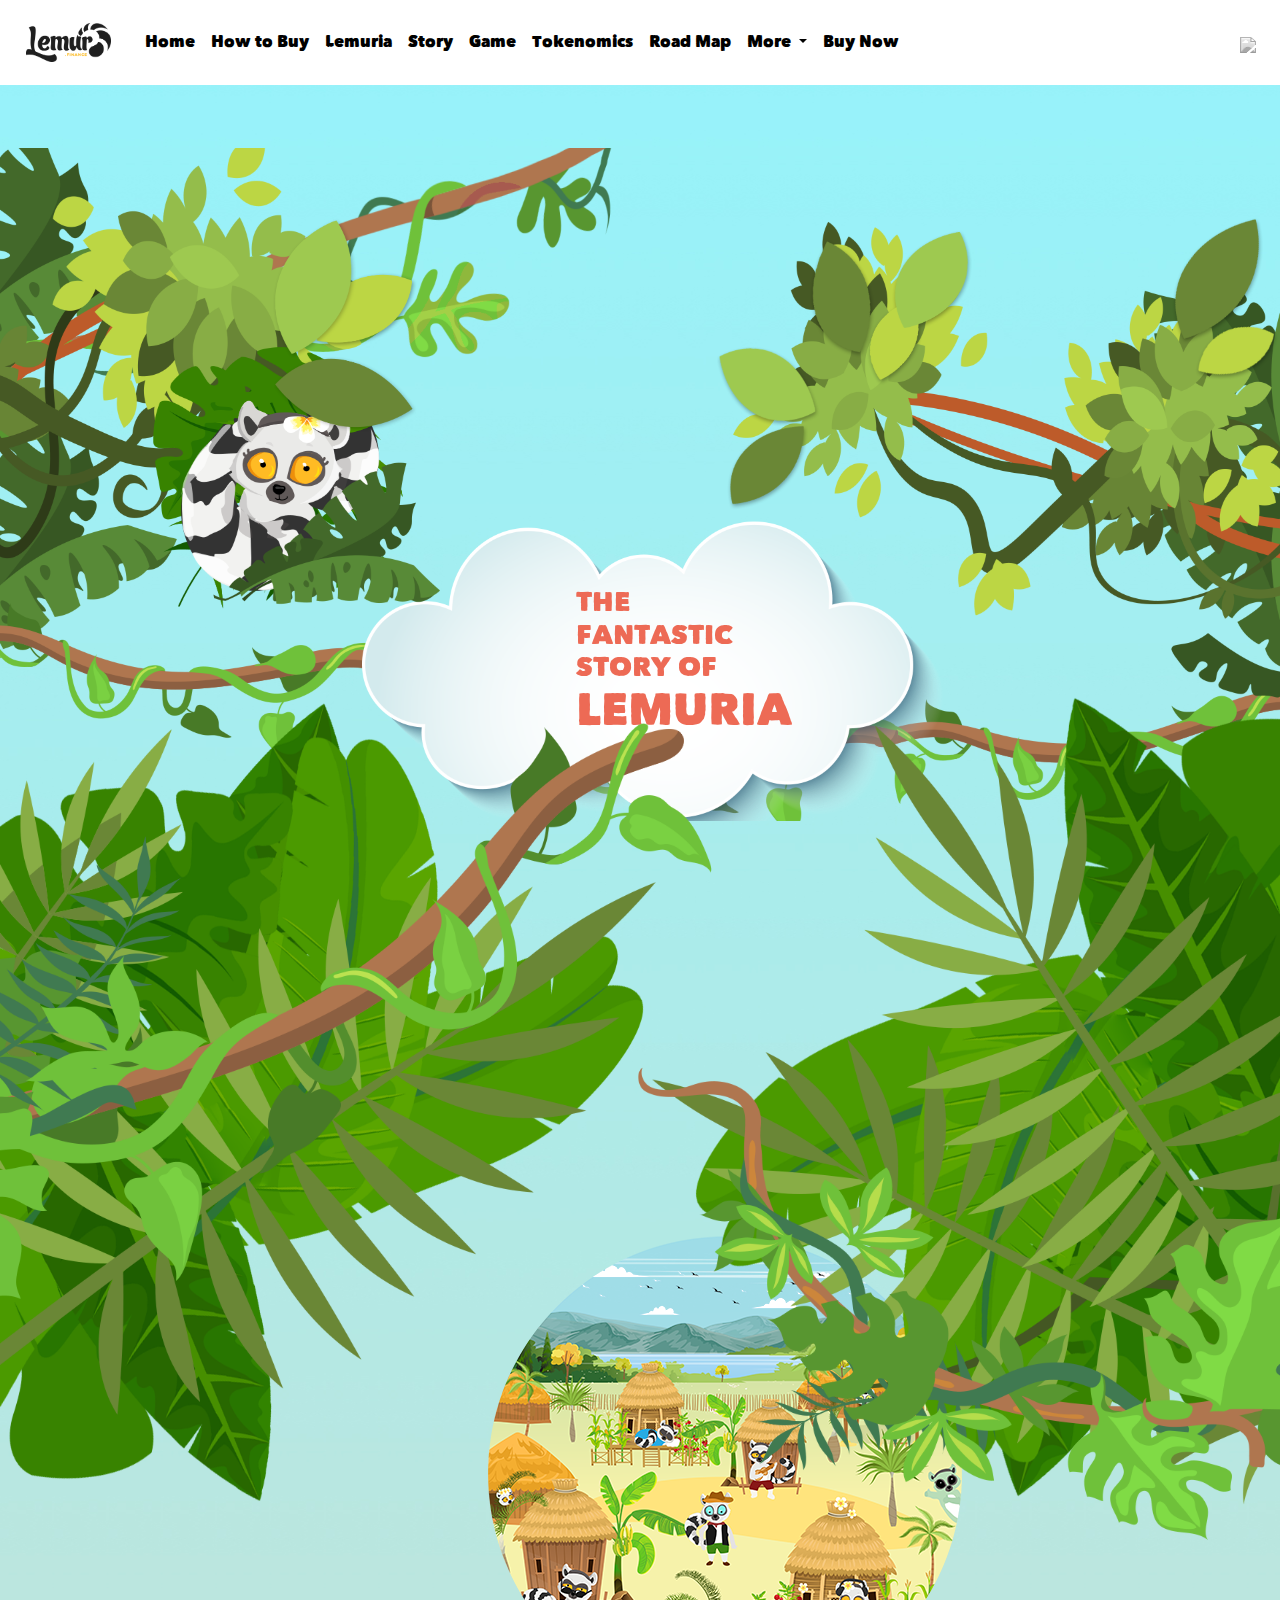
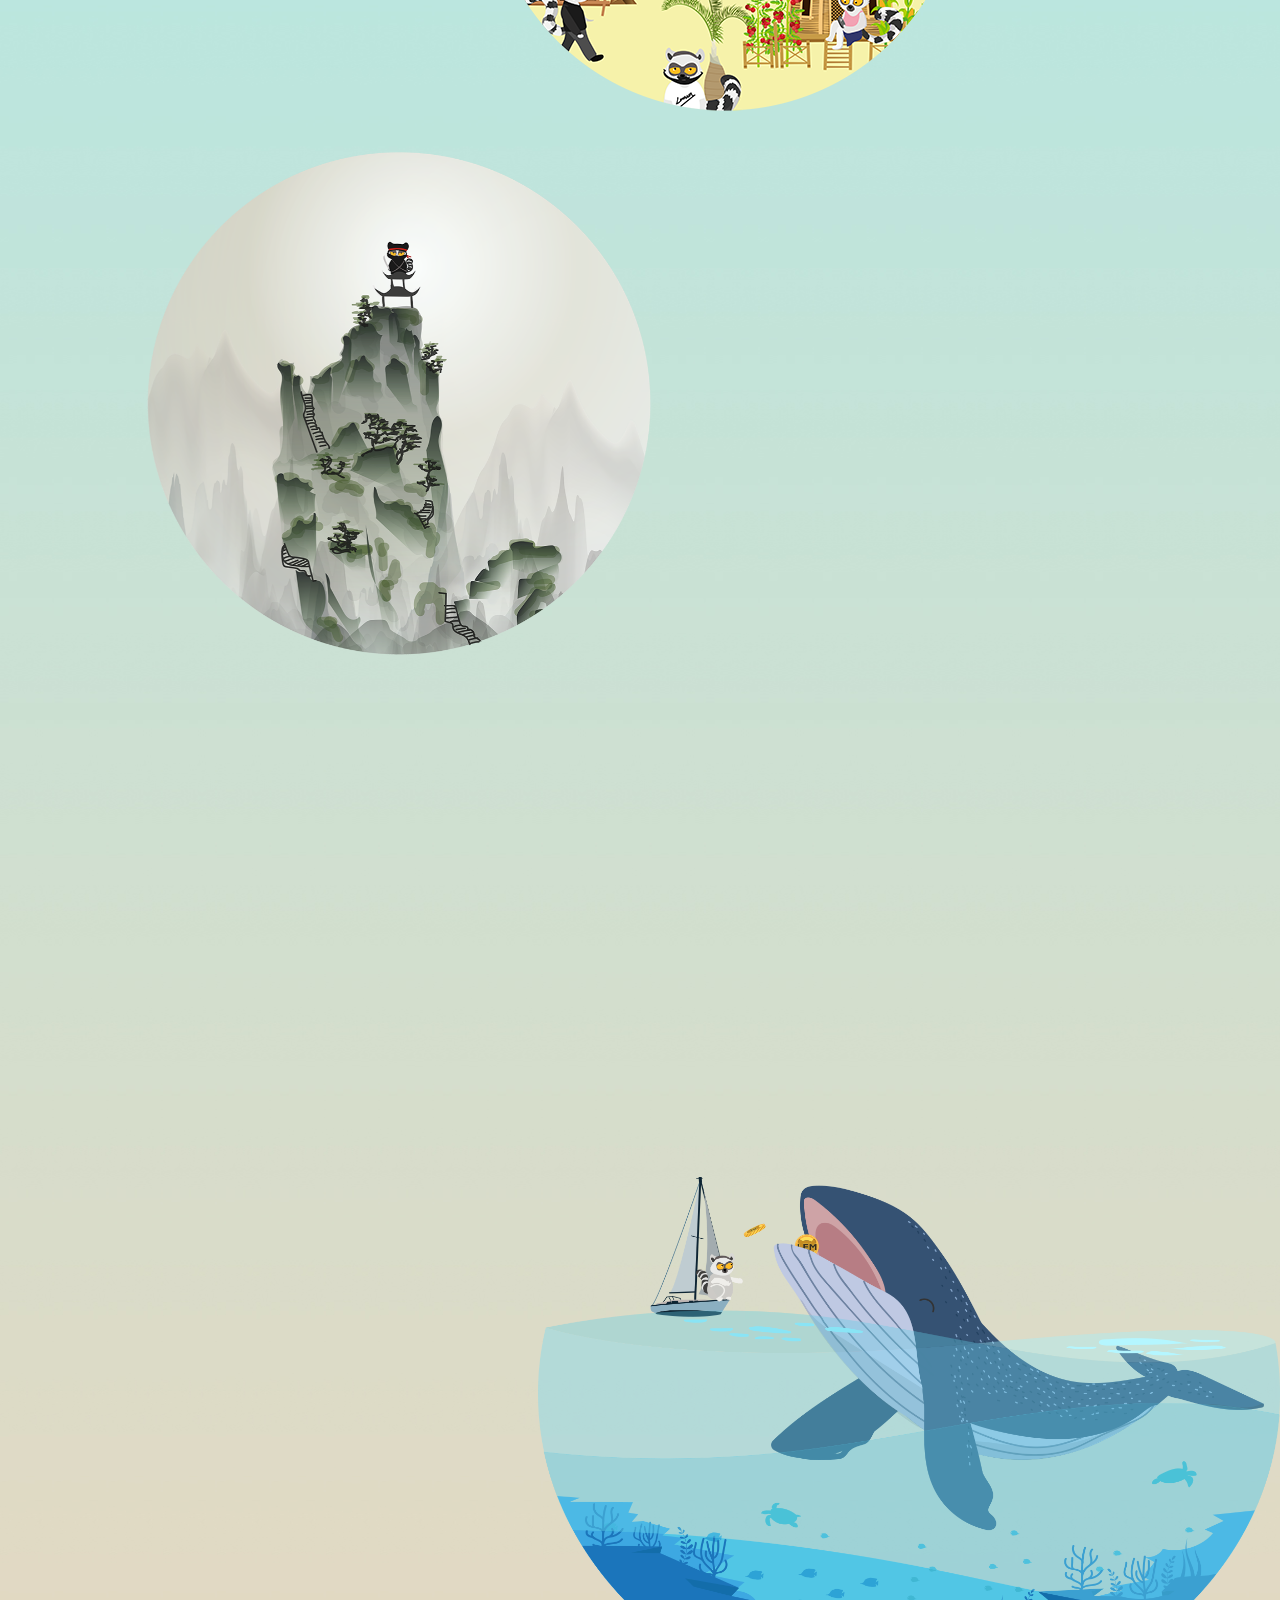
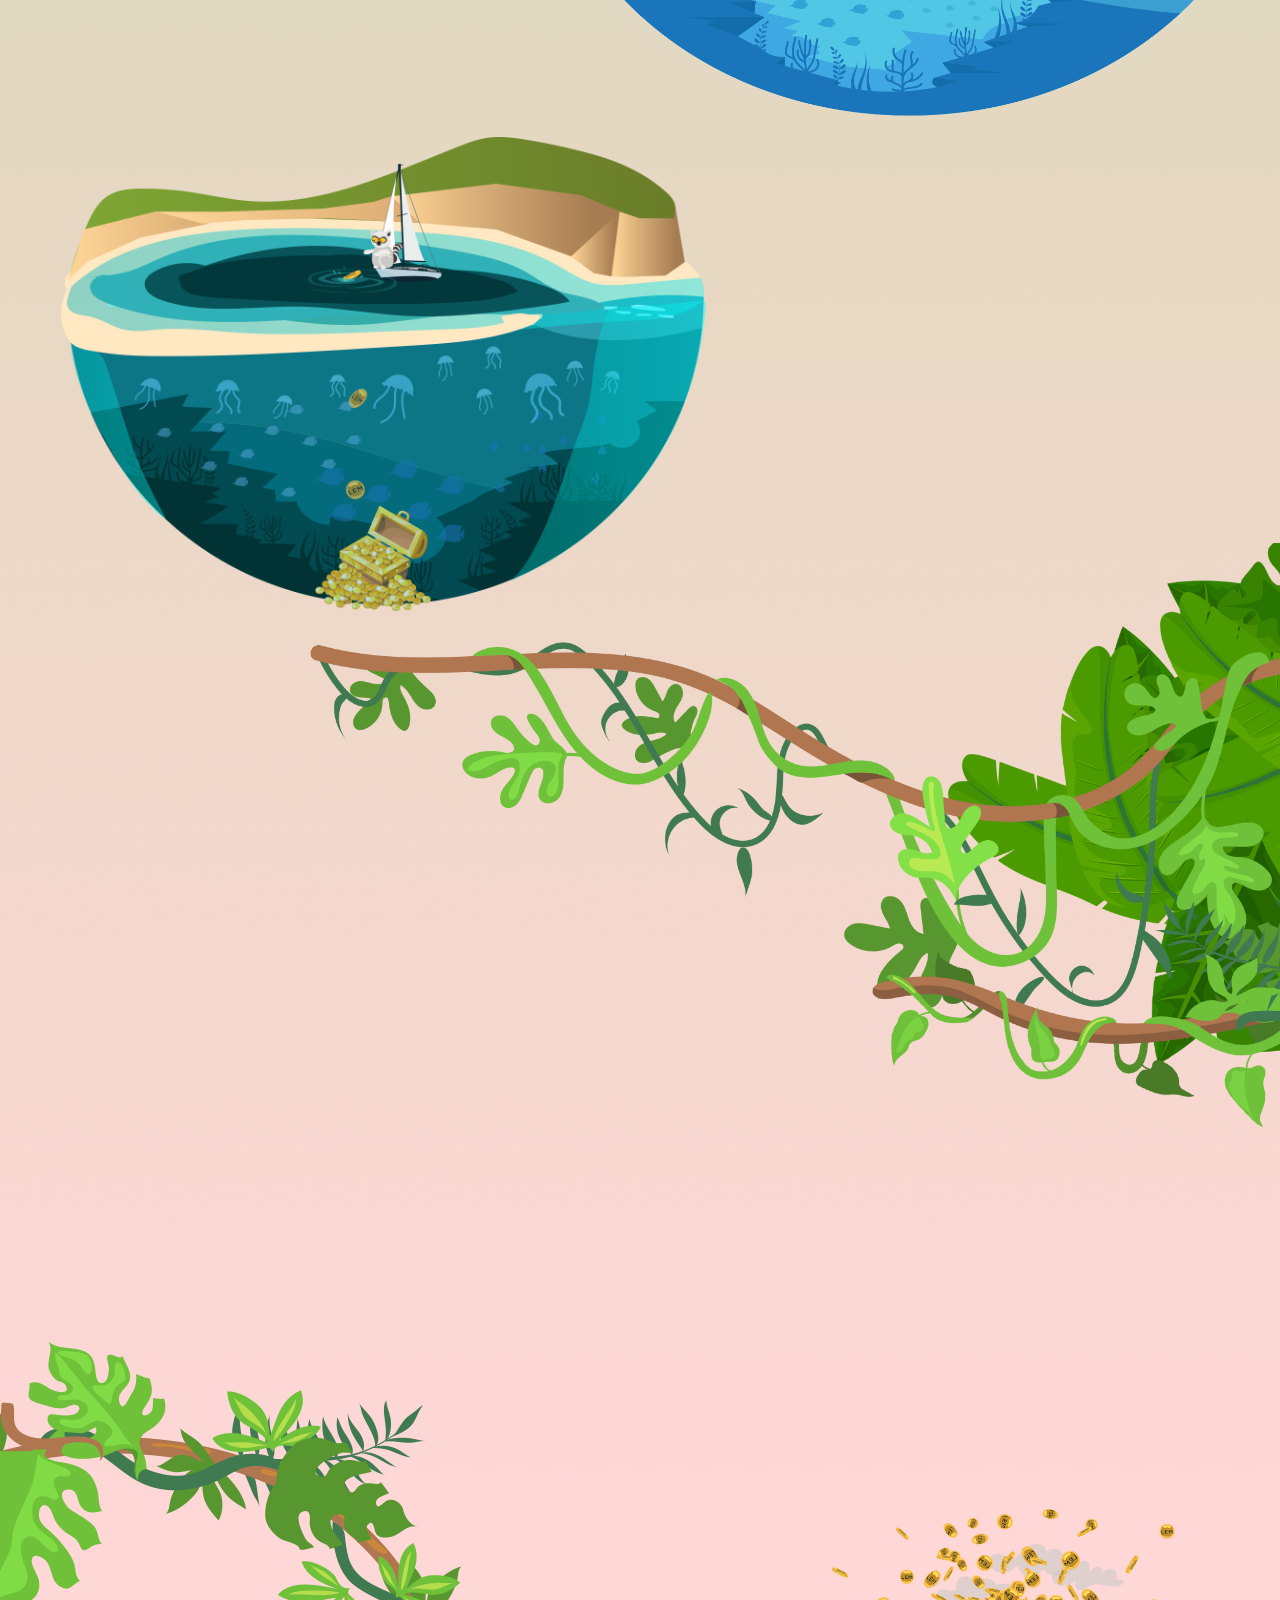
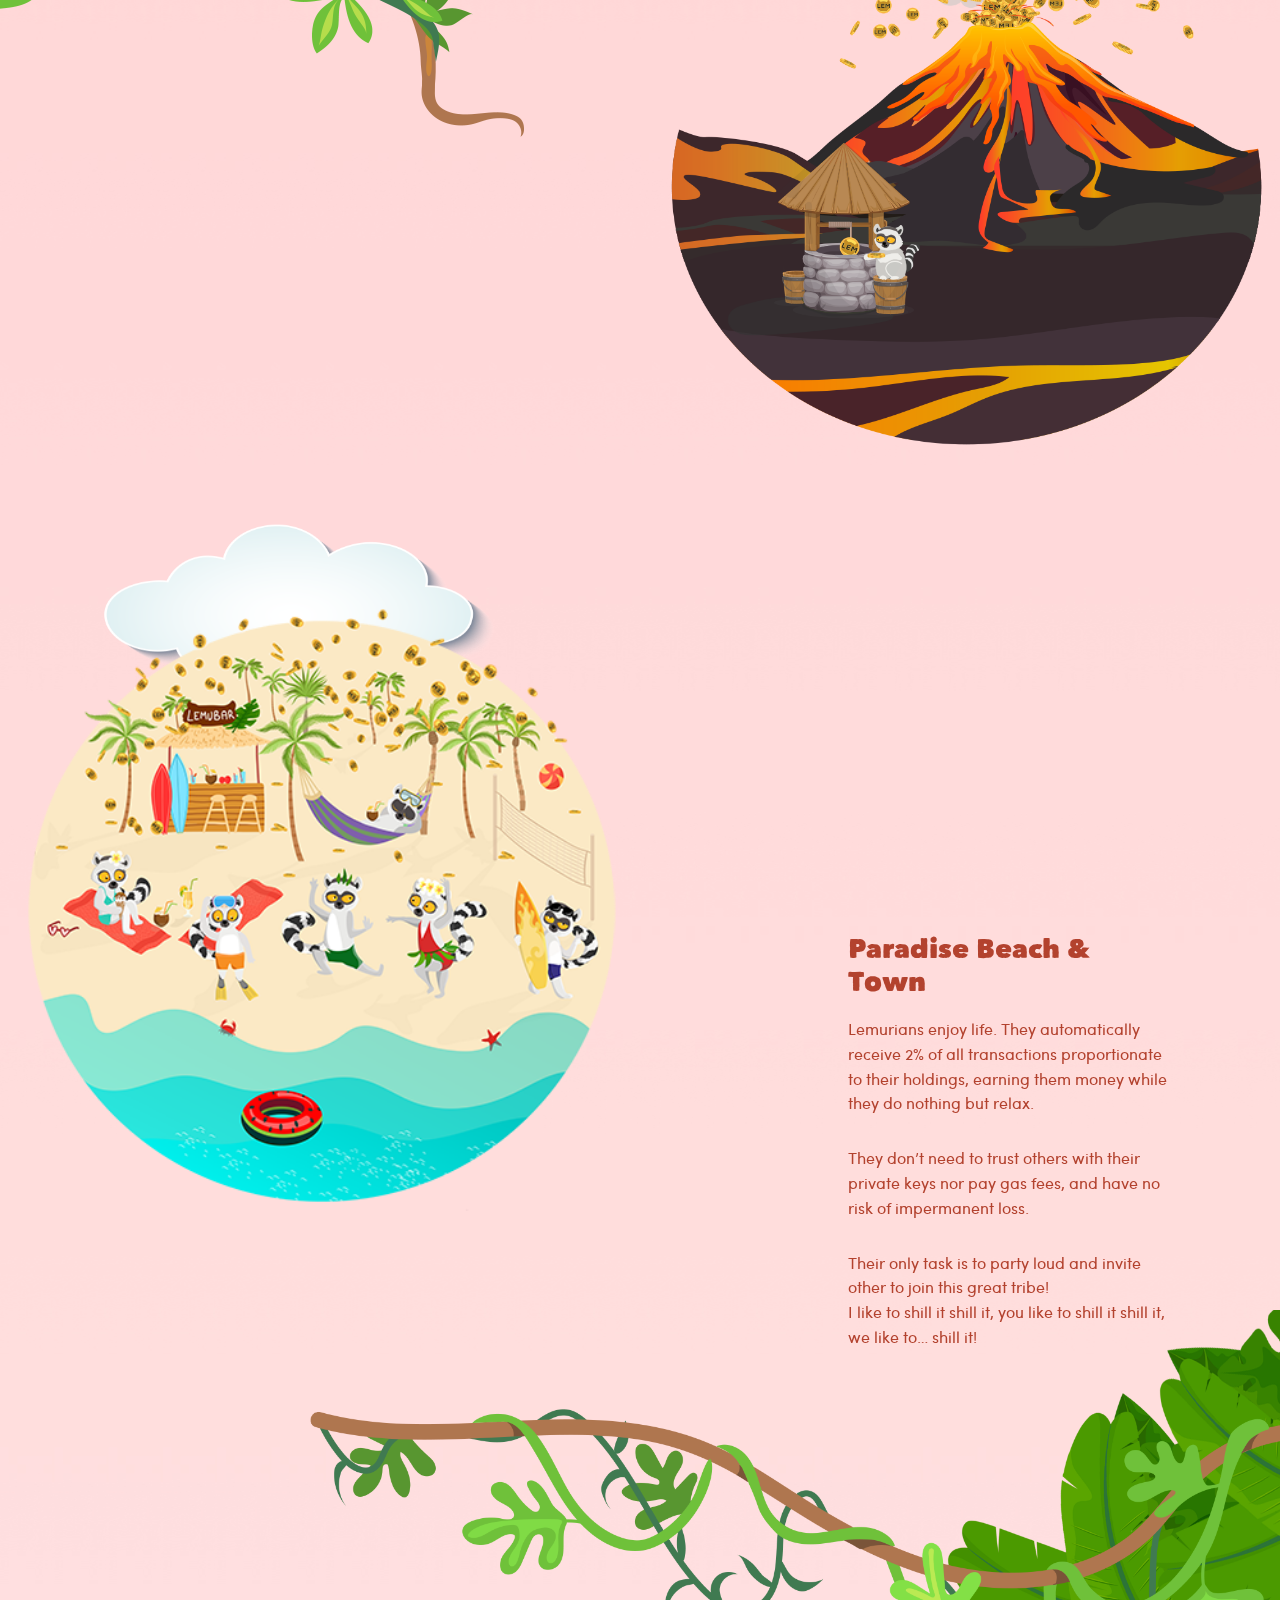
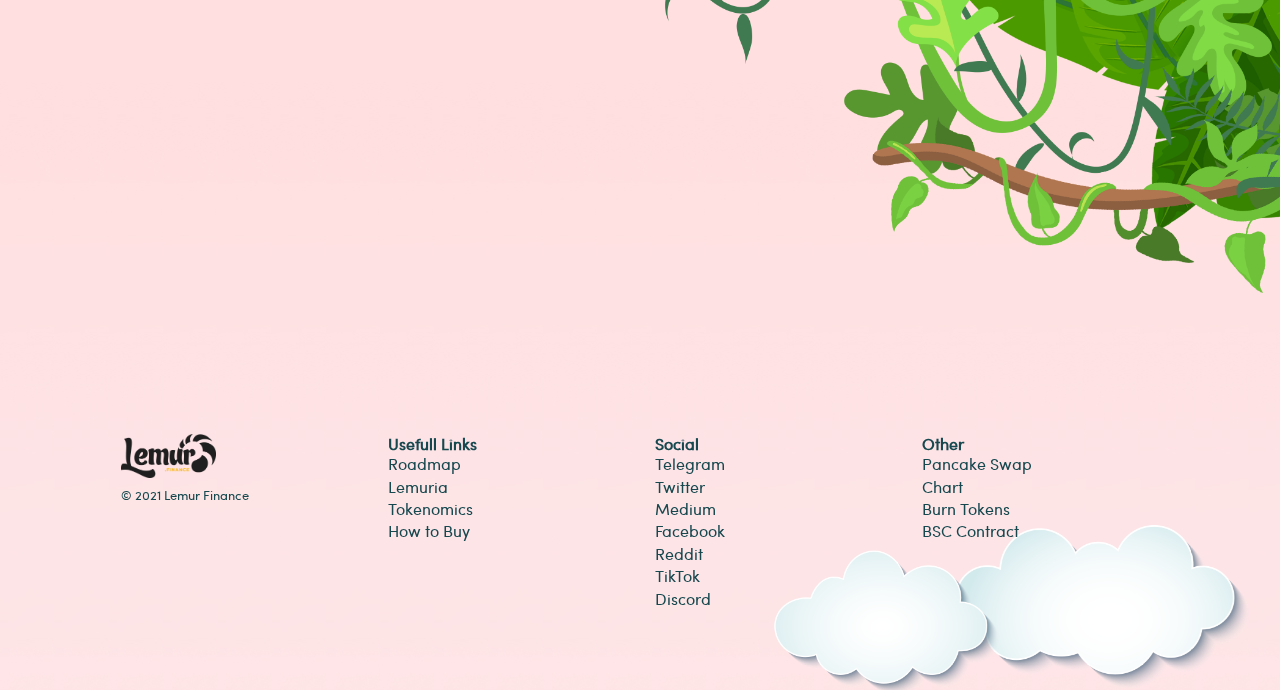
==== commit a5031332: "fix" ====
--- a/index.html
+++ b/index.html
@@ -17,76 +17,187 @@
     font-family: matizregular,sans-serif;
     color: black;
 }
+
+body{
+    background: url(./img/bg-3.jpg) repeat-x !important;
+    -webkit-background-size: auto 100% !important;
+    background-size: auto 100% !important;
+}
+
+
+@media all and  (max-width: 1500px) {
+    #kTl1{
+        right: 125px;
+    }
+    .ktLp{
+        width:70% !important;
+    }
+ }
+ @media all and  (max-width: 1220px) {
+    #kTl1{
+        right: 95px;
+    }
+    .ktLp{
+        width:70% !important;
+    }
+    .section1 {
+    min-height: 60vh;
+}
+ }
+ @media all and  (max-width: 950px) {
+    #kTl1{
+        right: 55px;
+    }
+    .ktLp{
+        width:70% !important;
+    }
+ }
+ @media all and  (max-width: 660px) {
+    #kTl1{
+        right: 0px;
+    margin: 0 auto;
+    max-width: 1360px;
+    margin-left: auto;
+    margin-right: auto;
+    }
+    .ktLp{
+        width:100% !important;
+    }
+    #section3{
+        margin-top: 0 !important;
+        margin-bottom: 0 !important;
+    }
+    .s4-bgRight{
+        width: 100% !important;
+    }
+ }
+ @media all and  (min-width: 1900px) {
+    #section3{
+        margin-top: 20vh !important;
+        margin-bottom:84vh !important;
+    }
+ }
+@media all and (min-width: 1024px) and (max-width: 1280px) { }
+ 
+@media all and (min-width: 768px) and (max-width: 1024px) { }
+ 
+@media all and (min-width: 480px) and (max-width: 768px) { }
+ 
+@media all and (max-width: 480px) { }
+
     </style>
 </head>
 <body class="onLoading">
     <div id="preloader"></div>      
     <div id="simpleScroll" ></div>
     <div id="sideScroll"></div>
-    <nav class="navbar navbar-expand-lg navbar-light fixed-top" style="    background: #fae09a;">
-        <a class="navbar-brand" href="#">
-            <img src="./lem_logo.png" style="width: 125px;;"/>
-        </a>
-        <button class="navbar-toggler" type="button" data-toggle="collapse" data-target="#navbarSupportedContent" aria-controls="navbarSupportedContent" aria-expanded="false" aria-label="Toggle navigation">
-          <span class="navbar-toggler-icon"></span>
-        </button>
-      
-        <div class="collapse navbar-collapse" id="navbarSupportedContent">
-          <ul class="navbar-nav mr-auto">
-            <li class="nav-item active">
-              <a class="nav-link" href="#">Home <span class="sr-only">(current)</span></a>
-            </li>
-            <li class="nav-item">
-              <a class="nav-link" href="#">Story</a>
-            </li>
-            <li class="nav-item">
-                <a class="nav-link" href="#">Lemuria</a>
-              </li>
-              <li class="nav-item">
-                <a class="nav-link" href="#">Game</a>
-              </li>
-            <li class="nav-item dropdown">
-              <a class="nav-link dropdown-toggle" href="#" id="navbarDropdown" role="button" data-toggle="dropdown" aria-haspopup="true" aria-expanded="false">
-                Dropdown
-              </a>
-              <div class="dropdown-menu" aria-labelledby="navbarDropdown">
-                <a class="dropdown-item" href="#">Action</a>
-                <a class="dropdown-item" href="#">Another action</a>
-                <div class="dropdown-divider"></div>
-                <a class="dropdown-item" href="#">Something else here</a>
-              </div>
-            </li>
-            <li class="nav-item">
-              <a class="nav-link disabled" href="#">Disabled</a>
-            </li>
-          </ul>
-          <div class="form-inline my-2 my-lg-0">
-            <ul class="navbar-nav mr-auto">
-                <li class="nav-item active">
-                    <a style="    color: #807b7b;" href="https://twitter.com/FinanceLemur" target="_blank" class="twitter-follow-button nav-link" data-show-count="false"> <i class="fab fa-twitter"></i> <span class="handle"></span></a>
-                </li>
-                <li class="nav-item active">
-                    
-                    <a style="    color: #807b7b;" href="https://t.me/lemurfinance" target="_blank" class="twitter-follow-button nav-link" data-show-count="false"><i class="fab fa-telegram"></i> <span class="handle"></span></a>
-                  </li>
-                  <li class="nav-item active">
-                    <a style="    color: #807b7b;" href="https://lemurfinance.medium.com/" target="_blank" class="twitter-follow-button nav-link" data-show-count="false"><i class="fab fa-medium"></i> <span class="handle"></span></a>
-                  </li>
-                  <li class="nav-item active">
-                    <a style="    color: #807b7b;    " href="https://www.reddit.com/r/LemurFinance/" target="_blank" class="twitter-follow-button nav-link" data-show-count="false"><i class="fab fa-reddit-alien"></i> <span class="handle"></span></a>
-                  </li>
-                  <li class="nav-item active">
-                    <a style="     color: #807b7b;   " href="https://www.reddit.com/r/LemurFinance/" target="_blank" class="twitter-follow-button nav-link" data-show-count="false"><i class="fab fa-facebook"></i> <span class="handle"></span></a>
-                  </li>
-                  <li class="nav-item active">
-                    <a style="     color: #807b7b;   " href="https://www.reddit.com/r/LemurFinance/" target="_blank" class="twitter-follow-button nav-link" data-show-count="false">
-                    <img style="width: 18px;    opacity: 0.8;
-                    filter: grayscale(1);" src="./img/pancake.png"/></a>
-                  </li>
-                </ul>
-          </div>
-        </div>
-      </nav>
+    <nav class="navbar navbar-expand-lg navbar-light " style="    background:white;">
+		<a class="navbar-brand" href="/">
+			<img src="./lem_logo.png" style="    width: 105px;
+			padding: 0.5em;" />
+		</a>
+		<button class="navbar-toggler" type="button" data-toggle="collapse"
+			data-target="#navbarSupportedContent" aria-controls="navbarSupportedContent" aria-expanded="false"
+			aria-label="Toggle navigation">
+			<span class="navbar-toggler-icon"></span>
+		</button>
+
+		<div class="collapse navbar-collapse" id="navbarSupportedContent">
+			<ul class="navbar-nav mr-auto">
+				<li class="nav-item">
+					<a class="nav-link" href="/">Home</a>
+				</li>
+				<li class="nav-item">
+					<a class="nav-link" href="#howtobuy">How to Buy</a>
+				</li>
+				<li class="nav-item">
+					<a class="nav-link " title="Lemuria World" href="/lemuria">Lemuria</a>
+				</li>
+				<li class="nav-item">
+					<a class="nav-link" href="/story">Story</a>
+				</li>
+				<li class="nav-item">
+					<a class="nav-link " title="Lem invaders" href="https://invaders.lemur.finance">Game</a>
+				</li>
+				<li class="nav-item">
+					<a class="nav-link" href="https://lemurfinance.medium.com/lemuria-9ec735e21abd" target="_blank">Tokenomics</a>
+					
+				</li>
+				<li class="nav-item">
+					<a class="nav-link" href="#roadmapl">Road Map</a>
+				</li>
+				<li class="nav-item dropdown">
+					<a class="nav-link dropdown-toggle" href="#" id="navbarDropdown" role="button"
+						data-toggle="dropdown" aria-haspopup="true" aria-expanded="false">
+						More
+					</a>
+					<div class="dropdown-menu" aria-labelledby="navbarDropdown">
+						<a class="dropdown-item"
+							href="https://bscscan.com/token/0xc35f46aAEb8aD17bCbAa78c03540FEffa44790Cb/"
+							target="_blank">Binance Chain</a>
+						<a class="dropdown-item"
+							href="https://bscscan.com/tx/0xed781d03933e4d6a609232b04162032412da98b6bcfe08728feb6f363a88f76a"
+							target="_blank">LP Burn</a>
+						<div class="dropdown-divider"></div>
+						<a class="dropdown-item"
+							href="https://bscscan.com/tx/0xa07f2f719642b155649856ad878b57f894e3680d758b7b2f0ee60364d3d19146"
+							target="_blank">Proof of Ownership</a>
+					</div>
+				</li>
+				<li class="nav-item">
+					<a class="nav-link buyN text-center" href="#">Buy Now</a>
+				</li>
+			</ul>
+			<div class="form-inline my-2 my-lg-0">
+				<ul id="socialz" class="navbar-nav mr-auto">
+					<li class="nav-item active">
+						<a style="    color: #807b7b;" href="https://twitter.com/FinanceLemur" target="_blank"
+							class="twitter-follow-button nav-link" data-show-count="false"> <i
+								class="fab fa-twitter"></i> <span class="handle"></span></a>
+					</li>
+					<li class="nav-item active">
+
+						<a style="    color: #807b7b;" href="https://t.me/lemurfinance" target="_blank"
+							class="twitter-follow-button nav-link" data-show-count="false"><i
+								class="fab fa-telegram"></i> <span class="handle"></span></a>
+					</li>
+					<li class="nav-item active">
+						<a style="    color: #807b7b;" href="https://lemurfinance.medium.com/" target="_blank"
+							class="twitter-follow-button nav-link" data-show-count="false"><i
+								class="fab fa-medium"></i> <span class="handle"></span></a>
+					</li>
+					<li class="nav-item active">
+						<a style="    color: #807b7b;    " href="https://www.reddit.com/r/LemurFinance/"
+							target="_blank" class="twitter-follow-button nav-link" data-show-count="false"><i
+								class="fab fa-reddit-alien"></i> <span class="handle"></span></a>
+					</li>
+					<li class="nav-item active">
+						<a style="     color: #807b7b;   " href="https://www.facebook.com/Lemur.Finance/"
+							target="_blank" class="twitter-follow-button nav-link" data-show-count="false"><i
+								class="fab fa-facebook"></i> <span class="handle"></span></a>
+					</li>
+					<li class="nav-item active">
+						<a style="     color: #807b7b;   " href="https://www.tiktok.com/@lemurfinanceofficial/"
+							target="_blank" class="twitter-follow-button nav-link" data-show-count="false">
+								<i class="fab fa-tiktok"></i> <span class="handle"></span></a>
+					</li>
+					<li class="nav-item active">
+						<a style="     color: #807b7b;   " href="https://discord.gg/csyxqy4AC7/"
+							target="_blank" class="twitter-follow-button nav-link" data-show-count="false">
+								<i class="fab fa-discord"></i> <span class="handle"></span></a>
+					</li>
+					
+					<li class="nav-item active">
+						<a style="     color: #807b7b;   "
+							href="https://exchange.pancakeswap.finance/#/swap?outputCurrency=0xc35f46aAEb8aD17bCbAa78c03540FEffa44790Cb"
+							target="_blank" class="twitter-follow-button nav-link" data-show-count="false">
+							<img style="width: 18px;    opacity: 0.8;
+					filter: grayscale(1);" src="./pancake.png" /></a>
+					</li>
+				</ul>
+			</div>
+		</div>
+	</nav>
     <div id="wrapper">
         <section id="section1" class="section section1 s1-anim">
            <div class="container">
@@ -110,7 +221,7 @@
                    <span class="topTitle__top uppercase"></span>
                    <span class="topTitle__time"></span>
                    <!--<span class="topTitle__mid uppercase">years of Pratham Books</span>-->
-                   <span class="topTitle__mid uppercase">THE FANTASTIC STORY OF THE LEMURIA</span>
+                   <span class="topTitle__mid uppercase">THE FANTASTIC STORY OF <span style="font-size: 45px;">LEMURIA</span></span>
                    <!--<span class="topTitle__separate"></span>
                    <span class="topTitle__bottom">By creating thousands of books that delight millions of readers</span>-->
                   </div>
@@ -123,8 +234,8 @@
                     <!--- Report Pop -->
                     <div id="management-report" class="sec1-slider">
                        <h2 class="title mManageRepTitle" data-scroll-reveal="enter from bottom">Lemurians</h2> 
-                        <div class="popx">
-                            <div id="popSlide" class="popYellow popSlide">
+                        <div class="">
+                            <div id="" class="">
                                <div>
                                   <div class="para">
                                       <p data-scroll-reveal="enter from bottom">
@@ -134,9 +245,10 @@
                                       </p>
                                       
                                   </div>
+                                  <img src="./img/village-05.png"/>
                                 </div>
                                 
-                               
+                                
                                
                             </div>
                         </div>
@@ -159,30 +271,30 @@
            
             <div class="flexx _flexWrap660">
                 <div class="s7-imgc3 pos-r">
-                    <img class="w100 loadReplace" style="width: 80%;display:block;margin: 0 auto;" data-desk="./img/ninja2.png" data-mob="img/ninja2.png" src="./img/ninja2.png">
-                </div>
-                <div class="para fz18  max--285 pos-r _s7_paraSet" data-scroll-reveal="enter from bottom" data-scroll-reveal-id="45" data-scroll-reveal-initialized="true" data-scroll-reveal-complete="true">
+                    <img class="w100 loadReplace ktLp" style="width: 80%;display:block;margin: 0 auto;" data-desk="./img/ninja2.png" data-mob="img/ninja2.png" src="./img/ninja2.png">
+                </div>
+                <div id="kTl1" class="para fz18  max--285 pos-r _s7_paraSet" data-scroll-reveal="enter from bottom" data-scroll-reveal-id="45" data-scroll-reveal-initialized="true" data-scroll-reveal-complete="true">
                     
-                    <h2 class="title max-460" data-scroll-reveal="enter from bottom">Kingtoshi Lemuroto
+                    <h2 style="    color: #3c3d3b !important;" class="title max-460" data-scroll-reveal="enter from bottom">Kingtoshi Lemuroto
                     </h2>
-                    <p data-scroll-reveal="enter from bottom">
+                    <p style="    color: #3c3d3b !important;" data-scroll-reveal="enter from bottom">
                         Rumoured to be a descendant of Bitcoin developer Satoshi Nakamoto, our own Kingtoshi Lemuroto created the LEM protocol and renounced ownership of the contract (check here).
                         
 
                     </p>
                     
                     <div class=" readSlide1">
-                        <p data-scroll-reveal="enter from bottom">
+                        <p style="    color: #3c3d3b !important;" data-scroll-reveal="enter from bottom">
                             This means nobody can interact with the contract anymore and cheat Lemurians, no more LEM can be minted and no rug-pull is possible.
                             
                             
 
                         </p>
-                        <p data-scroll-reveal="enter from bottom">
+                        <p style="    color: #3c3d3b !important;" data-scroll-reveal="enter from bottom">
                             Like his ancestor, he decided to remain anonymous and is hiding somewhere in Lemuria’s mountain. 
 
                         </p>
-                        <p data-scroll-reveal="enter from bottom">
+                        <p style="    color: #3c3d3b !important;" data-scroll-reveal="enter from bottom">
                             
                             Some says he is the Lemurian ninja and lives in a secret den where he perfects the art of Safu.
                         </p>
@@ -199,10 +311,10 @@
                     
                 </div>
                 <div id="content" class="max-container left-8 pos-r">
-                    <h2 class="title title_max370" data-scroll-reveal="enter from bottom">The LEM Whale</h2>
+                    <h2 class="title title_max370" style="color: #355273;" data-scroll-reveal="enter from bottom">The LEM Whale</h2>
                     <div class="para-pad flexx align-end paraSetter _max800ParaFull">
                     <div class="para max-327 maxEl">
-                        <p data-scroll-reveal="enter from bottom">
+                        <p data-scroll-reveal="enter from bottom" style="color: #355273;">
                             Kingtoshi Lemoruto sent 55% of the initial supply to the dead address (check <a href="https://bscscan.com/tx/0xed781d03933e4d6a609232b04162032412da98b6bcfe08728feb6f363a88f76a" target="_blank">  here</a>).
                             
 
@@ -210,13 +322,13 @@
                         </p>
                         
                         <div class=" readSlide1">
-                            <p data-scroll-reveal="enter from bottom">
+                            <p data-scroll-reveal="enter from bottom" style="color: #355273;">
                                 This will forever be the biggest whale in LEM ecosystem and a whale that never dumps! 
                                 
                                 
 
                             </p>
-                            <p data-scroll-reveal="enter from bottom">
+                            <p data-scroll-reveal="enter from bottom" style="color: #355273;">
                                 As the 2% is distributed to holders proportionate to their holdings, the Lem Whale grows exponentially, exerting hyper-deflationary pressure on the LEM economy.
 
                             </p>
@@ -252,16 +364,16 @@
                         <div class="max-327 sec__max20 _blankRemove">&nbsp;</div>
                         <div class="max-327 sec__max20 _blankRemove">&nbsp;</div>
                         <div id="translations" class="para max-327 sec__max327 max-360 ml-40 text-up">
-                            <h2 class="title s4--title" data-scroll-reveal="enter from bottom">The Blue Hole</h2>
+                            <h2 class="title s4--title" data-scroll-reveal="enter from bottom" style="    color: #07393a;">The Blue Hole</h2>
                             <div class="max-nf327">
-                                <p data-scroll-reveal="enter from bottom">
+                                <p data-scroll-reveal="enter from bottom" style="    color: #07393a;">
                                     A good economy needs liquidity that cannot be tempered with. 
                                 </p>
-                                <p data-scroll-reveal="enter from bottom">
+                                <p data-scroll-reveal="enter from bottom" style="    color: #07393a;">
                                     
                                     The 3% tax creates LEM/BNB pool of liquidity that is locked forever.
                                 </p>
-                                <p data-scroll-reveal="enter from bottom">
+                                <p data-scroll-reveal="enter from bottom" style="    color: #07393a;">
                                     
                                    This provides an ever rising price floor, benefiting all Lemurians.
                                 </p>
@@ -289,46 +401,47 @@
                     <!-- <span class="readPopUp event-popup" data-pop="2"><img class="w100 load" data-src="img/s7-img2_1.png"></span> -->
                 </div>
                 <div id="one-day-one-story" class="max-container pos-r _s7topSpace">
-                    <h2 class="title title_max430" data-scroll-reveal="enter from bottom">The Pit & Volcano</h2>
+                    <h2 class="title title_max430" data-scroll-reveal="enter from bottom" style="    color: #fa5902;">The Pit & Volcano</h2>
                     <div class="para-pad bird-para-space mt46 flexx flex-wrap _paraMax767 max--600">
                       <div class="para max-327 fz18 pr--21 help_para" data-scroll-reveal="enter from bottom">
-                           <p>
+                           <p style="    color: #fa5902;">
                             A 2% tax is distributed to all holders proportionate to their holdings.
                            </p>
-                           <p>
+                           <p style="    color: #fa5902;">
                             All new Lemurians or exiting ones are required to offer LEM into the pit, after which the volcano immediately erupts and airdrops the offered coins to all Lemurians!
                            </p>
                        </div>
-                       <div class="para max-327 max-250 _max225 _max800s7_1">
+                       <!-- <div class="para max-327 max-250 _max225 _max800s7_1">
                            <div class="sales sales-19 bold" data-scroll-reveal="enter from bottom">
                                <div class="sales__text sales--inSmall2">
                                    <div class="sales__each"><span class="sales__bold">2%</span> redistributed</div> 
                                    <div class="sales__each"><span class="sales__bold">3%</span> locked</div> 
                                    <div class="sales__each"><span class="sales__bold">5%</span> transaction tax</div>
-                                   <!--<div class="sales__each"><span class="sales__bold sales--block">1000+</span> DONORS AND COMMITTED</div>-->
+                                   <div class="sales__each"><span class="sales__bold sales--block">1000+</span> DONORS AND COMMITTED</div>
                                </div>
                            </div>
-                       </div>
+                       </div> -->
                        <!--<div class="dHidden max-327 max-250 _max225 _max800s7_2">
                            <div class="sales sales-19 bold crpt-43"  data-scroll-reveal="enter from bottom"> 
                             <div class="sales__text  sales--inSmall">CORPORATE ENTITIES <span class="nowrap">LIKE UCWEB</span> HELPED US RAISE OVER 24 LAKHS FOR LIBRARIES</div>
                            </div>
                        </div>-->
-                       <div class="max-327"><!--align175-->
+                       <!-- <div class="max-327">
+                           
                            <div class="sales sales-19 bold" data-scroll-reveal="enter from bottom">
                                <div class="sales__text sales--inSmall"><span class="sales__bold sales--block">3M </span>Marketcap</div>
                            </div>
-                       </div>
+                       </div> -->
                        <!--<div class="mHidden max-327 max-250 _max225 _max800s7_2">
                            <div class="sales sales-19 bold crpt-43"  data-scroll-reveal="enter from bottom"> 
                             <div class="sales__text  sales--inSmall">CORPORATE ENTITIES <span class="nowrap">LIKE UCWEB</span> HELPED US RAISE OVER 24 LAKHS FOR LIBRARIES</div>
                            </div>
                        </div>-->
-                       <div class="max-327 max-253">
+                       <!-- <div class="max-327 max-253">
                            <div class="sales sales-19 bold sales--inSmall3" data-scroll-reveal="enter from bottom">
                                <div class="sales__text"><span class="sales__bold sales--block">1000+ </span>Holders</div>
                            </div>
-                       </div>
+                       </div> -->
                     </div>
                 </div>
                 <div class="mid-cloud pos-r">
@@ -338,7 +451,7 @@
             </section>
          </div>  
          <section id="section4" class="section section4 color-4">
-            <img class="s4-bgRight pos-r w100 loadReplace" data-desk="img/s7-img3.png" style="width: 78%;" data-mob="img/s7-img3.png" src="img/s7-img3.png">
+            <img class="s4-bgRight pos-r w100 loadReplace" data-desk="img/lemuriastory-41.png" style="width: 50%;" data-mob="img/lemuriastory-41.png" src="img/lemuriastory-41.png">
             <div class="max-container left-8 s4-text-top">
                 <div class="para-pad flexx align-end _max800ParaFull _flexColumn800">
                     <div class="max-327 sec__max20 _blankRemove">&nbsp;</div>
@@ -371,43 +484,54 @@
         </section>
        
         <div class="container">
-            <footer class="pt-4 my-md-5 pt-md-5 " style="    padding-bottom: 2em;" >
-              <div class="row">
-                <div class="col-12 col-md">
-                  <img class="mb-2" src="./lem_logo.png" alt="" style="width: 95px;">
-                  <small class="d-block mb-3 text-muted">© 2021 Lemur Finance</small>
-                </div>
-                <div class="col-6 col-md">
-                  <h5>Usefull Links</h5>
-                  <ul class="list-unstyled text-small">
-                    <li><a class="text-muted" href="#">Roadmap</a></li>
-                    <li><a class="text-muted" href="#">Lemuria</a></li>
-                    <li><a class="text-muted" href="#">Tokenomiks</a></li>
-                    <li><a class="text-muted" href="#">How to Buy</a></li>                    
-                  </ul>
-                </div>
-                <div class="col-6 col-md">
-                  <h5>Social</h5>
-                  <ul class="list-unstyled text-small">
-                    <li><a class="text-muted" href="#">Telegram</a></li>
-                    <li><a class="text-muted" href="#">Twitter</a></li>
-                    <li><a class="text-muted" href="#">Medium</a></li>
-                    <li><a class="text-muted" href="#">Facebook</a></li>
-                    <li><a class="text-muted" href="#">Reddit</a></li>
-                  </ul>
-                </div>
-                <div class="col-6 col-md">
-                  <h5>Other</h5>
-                  <ul class="list-unstyled text-small">
-                    <li><a class="text-muted" href="#">Buy</a></li>
-                    <li><a class="text-muted" href="#">Chart</a></li>
-                    <li><a class="text-muted" href="#">Burn Tokens</a></li>
-                    <li><a class="text-muted" href="#">BSC Contract</a></li>
-                  </ul>
-                </div>
-              </div>
+            <footer class="pt-4 my-md-5 pt-md-5 " style="    padding-bottom: 2em;">
+                <div class="row">
+                    <div class="col-12 col-md">
+                        <img class="mb-2" src="./lem_logo.png" alt="" style="width: 95px;">
+                        <small class="d-block mb-3 ">© 2021 Lemur Finance</small>
+                    </div>
+                    <div class="col-6 col-md">
+                        <h5 style="font-weight: 800;">Usefull Links</h5>
+                        <ul class="list-unstyled text-small">
+                            <li><a class="" href="#roadmapl">Roadmap</a></li>
+                            <li><a class="" href="javascript:void(0)">Lemuria</a></li>
+                            <li><a class="" href="https://lemurfinance.medium.com/lemuria-9ec735e21abd" target="_blank">Tokenomics</a></li>
+                            <li><a class="" href="#howtobuy">How to Buy</a></li>
+                        </ul>
+                    </div>
+                    <div class="col-6 col-md">
+                        <h5 style="font-weight: 800;">Social</h5>
+                        <ul class="list-unstyled text-small">
+                            <li><a class="" href="https://t.me/lemurfinance">Telegram</a></li>
+                            <li><a class="" href="https://twitter.com/FinanceLemur">Twitter</a></li>
+                            <li><a class="" href="https://lemurfinance.medium.com">Medium</a></li>
+                            <li><a class="" href="https://www.facebook.com/Lemur.Finance">Facebook</a>
+                            </li>
+                            <li><a class="" href="https://www.reddit.com/r/LemurFinance/">Reddit</a></li>
+                            <li><a class="" href="https://www.tiktok.com/@lemurfinanceofficial">TikTok</a></li>
+                            <li><a class="" href="https://discord.gg/csyxqy4AC7">Discord</a></li>
+                        </ul>
+                    </div>
+                    <div class="col-6 col-md">
+                        <h5 style="font-weight: 800;">Other</h5>
+                        <ul class="list-unstyled text-small">
+                            <li><a class=""
+                                    href="https://exchange.pancakeswap.finance/#/swap?outputCurrency=0xc35f46aAEb8aD17bCbAa78c03540FEffa44790Cb">Pancake
+                                    Swap</a></li>
+                            <li><a class=""
+                                    href="https://goswapp-bsc.web.app/0xc35f46aAEb8aD17bCbAa78c03540FEffa44790Cb">Chart</a>
+                            </li>
+                            <li><a class=""
+                                    href="https://bscscan.com/tx/0xed781d03933e4d6a609232b04162032412da98b6bcfe08728feb6f363a88f76a">Burn
+                                    Tokens</a></li>
+                            <li><a class=""
+                                    href="https://bscscan.com/token/0xc35f46aAEb8aD17bCbAa78c03540FEffa44790Cb/">BSC
+                                    Contract</a></li>
+                        </ul>
+                    </div>
+                </div>
             </footer>
-          </div>
+        </div>
 
     </div>
     
--- a/css/style.min.css
+++ b/css/style.min.css
@@ -1 +1 @@
-*{-webkit-box-sizing:border-box;-moz-box-sizing:border-box;box-sizing:border-box;outline:0}body,button,p{margin:0}a{text-decoration:none;color:inherit}ul{padding:0;margin:0}ul li{list-style:none}img{border:0}button{cursor:pointer}h1,h2,h3,h4,h5,h6{font-weight:400;margin:0;font-size:inherit}@font-face{font-family:sofia_proregular;src:url(fonts/mostardesign_-_sofia_pro_regular-webfont.woff2) format('woff2'),url(fonts/mostardesign_-_sofia_pro_regular-webfont.woff) format('woff');font-weight:400;font-style:normal}@font-face{font-family:sofia_probold;src:url(fonts/mostardesign_-_sofia_pro_bold-webfont.woff2) format('woff2'),url(fonts/mostardesign_-_sofia_pro_bold-webfont.woff) format('woff');font-weight:400;font-style:normal}@font-face{font-family:matizregular;src:url(fonts/matiz-webfont.woff2) format('woff2'),url(fonts/matiz-webfont.woff) format('woff');font-weight:400;font-style:normal}body{font-family:sofia_proregular,sans-serif;background:#fae09a;color:#16484f;font-size:16px;line-height:1.4;-webkit-font-smoothing:antialiased;-moz-osx-font-smoothing:grayscale;-webkit-tap-highlight-color:transparent}.bold,.paraBold span,.title{font-family:sofia_probold,sans-serif}.matiz,.sales__bold,.title,.topTitle{font-family:matizregular,sans-serif}.tdu{text-decoration:underline}.pos-r,.section{position:relative}.pos-a{position:absolute}.hidden{display:none}.block-right{display:block}#preloader{position:fixed;top:0;left:0;width:100%;height:100%;background:#f6d6d6 url(../img/lem_logo.png) no-repeat center;-webkit-background-size:300px;background-size:300px;z-index:99999}.container{padding-left:4%;padding-right:4%}.bgs,.overBg{z-index:-1;left:0}.bgRight,.bgs,.overBg,.s7-imgc2{position:absolute;top:7vh}.bgRight,.s7-imgc2{right:0}.s3-bgRight{top:-26%;width:58%;z-index:1;pointer-events:none}.s7-imgc2{width:31%;top:17%;z-index:1}.left-8{padding-left:8%}.top-10{padding-top:7.2%}.s2Img,.s2Img img{position:absolute;top:0;left:0}.s2Img2,.s2Img2 img{left:auto;right:0}body,html{position:relative;overflow-x:hidden;-webkit-overflow-scrolling:touch}.open-pop #wrapper{-webkit-filter:blur(5px);filter:blur(5px)}.open-pop .popupStyle2 .pop-layer{display:-webkit-flex;display:-moz-flex;display:flex;-webkit-align-items:center;align-items:center;min-height:100%}.pop-center{position:relative;padding:65px 150px 65px 130px;background:#fef1db}.readTitle{line-height:1.33;margin-bottom:0}.teller{font-size:20px;margin-top:-12px;margin-bottom:30px}.popup.popupStyle2 .paramb0 p{margin-bottom:0}.s2Img{width:38%;top:-30%;z-index:1;pointer-events:none}.s2Img img{width:135%}.bg-1{display:block;position:relative}.bg-1,.overBg,.overBg .bg100,.w100{width:100%}.logo{position:fixed;top:2.5%;z-index:100}.logo img{width:110px}.logo__in{display:block;overflow:hidden}.sidebar{position:fixed;top:0;left:0;height:100%;height:100vh;background:#ffcb4d;width:450px;color:#fff;font-size:28px;text-transform:uppercase;z-index:99;-webkit-transform:translateX(-100%);transform:translateX(-100%)}.sidebar .close-btn{top:30px;right:30px}.sidebar .close-btn:after,.sidebar .close-btn:before{background:#fff}.sidebar__inner{margin-top:180px;overflow-y:auto;height:68%}.sidebar__inner ul{max-width:342px;margin:0 auto}.sidebar li{padding-bottom:20px;padding-bottom:2vh}.sidebar a{transition:color .2s}.sidebar a:hover{color:#ed6a55}.section8{padding-top:110px;margin-top:-3px}.sec1-slider{max-width:330px;margin:0 auto}.popSlide{max-width:325px}.s1-leaf-top{top:0;left:0;width:50%;z-index:1}.s1-leaf-right{left:auto;right:0}.s1-anim .s1-leaf-left,.s1-anim .s1-leaf-right{-webkit-animation:s1Sway 6s infinite;animation:s1Sway 6s infinite}.s1-anim .s1-monkey{-webkit-animation:monkey 3s infinite;animation:monkey 3s infinite;transform-origin:37% 43%}@keyframes s1Sway{0%,100%{transform:rotate(-2deg)}50%{transform:rotate(1deg)}}@keyframes monkey{0%,100%{transform:rotate(-.5deg)}50%{transform:rotate(.5deg)}}.title{font-size:27px;line-height:1.2;margin-bottom:19px}.para{line-height:1.55}.para p{margin-bottom:30px}.popup .para p{margin-bottom:22px}.section2__inner{top:0}.color-3{color:#3f0c4c}.color-4{color:#b3422e}.color-5{color:#347c85}.color-6{color:#3f0c4c}.color-7{color:#fa7140}.color-8{color:#094864}.color-9{color:#07425c}.color-10{color:#063648}.color-11{color:#ecbe73}.color-12{color:#b8ecf2}.testimonial h3{font-size:18px;line-height:1.2;margin-bottom:0}.testimonial1 h3{max-width:299px;margin-left:auto;margin-right:auto}.testimonial p{font-size:14px;line-height:1.3;text-transform:uppercase}.testimonial{position:absolute;z-index:4;text-align:center}.testimonial1{max-width:332px;right:6%;top:36%}.testimonial2{max-width:142px;left:22.3%;top:35.2%}.testimonial3{max-width:146px;left:10.6%;top:67.5%}.testimonial4{max-width:160px;right:11.6%;top:69.5%}.max-327{max-width:347px;-webkit-flex:0 0 347px;flex:0 0 347px}.max-253{max-width:253px;-webkit-flex:0 0 253px;flex:0 0 253px}.sales--inSmall{max-width:295px;padding-right:20px}.max-360{max-width:360px;-webkit-flex:0 0 360px;flex:0 0 360px}.max-365{max-width:365px;-webkit-flex:0 0 365px;flex:0 0 365px}.max-250{max-width:250px;-webkit-flex:0 0 250px;flex:0 0 250px}.max-180{max-width:182px;-webkit-flex:0 0 182px;flex:0 0 182px}.max-132{max-width:132px;-webkit-flex:0 0 132px;flex:0 0 132px}.max--600{max-width:600px}.pl10{padding-left:10px}.mt28{margin-top:28px}.fz18{font-size:18px}.ml30{margin-left:30px}.max-nf327{max-width:327px}.max--285{max-width:285px;margin-top:100px}.max-nf1121{max-width:1100px;margin-left:auto;margin-right:0}.section4__img2{margin-top:-25px;top:-45px}.sales-last-top{top:-28px}.mt54{margin-top:56px}.mt46{margin-top:48px}.sales__each{margin-bottom:11px}.s7-imgc1{margin-top:-30px;margin-bottom:27px;overflow:hidden}.cloud-7{position:absolute;bottom:0;right:30px}.cloud-7,.cloud-8{max-width:39%}.align175,.donor1000{position:relative;top:-40px}.align175{top:5px}.mid-cloud{margin-bottom:-100px;padding-left:50px;overflow:hidden}.cloudmation{will-change:transform;-webkit-animation:cloud 15s infinite linear;animation:cloud 15s infinite linear}.cloudmation2{will-change:transform;-webkit-animation:cloud2 20s 2s infinite linear;animation:cloud2 20s 2s infinite linear}@-webkit-keyframes cloud2{0%{transform:translateX(-100%)}100%{transform:translateX(100vw)}}@keyframes cloud2{0%{transform:translateX(-100%)}100%{transform:translateX(100vw)}}@-webkit-keyframes cloud{0%{transform:translateX(100%)}100%{transform:translateX(-100vw)}}@keyframes cloud{0%{transform:translateX(100%)}100%{transform:translateX(-100vw)}}.tac{text-align:center}.flexx{display:-webkit-flex;display:-moz-flex;display:flex}.flex-column{-webkit-flex-direction:column;flex-direction:column}.flex-wrap{-webkit-flex-wrap:wrap;flex-wrap:wrap}.align-end{-webkit-align-items:flex-end;align-items:flex-end}.align-center{-webkit-align-items:center;align-items:center}.justify-between{-webkit-justify-content:space-between;justify-content:space-between}.justify-end{-webkit-justify-content:flex-end;justify-content:flex-end}.top--55{top:-44px}.top--55 p{margin-bottom:0}.paraSetter{margin-left:-10px;margin-right:-10px}.maxEl{padding-left:10px;padding-right:10px}.para-pad .ml-40{margin-left:40px}.para-pad .para:first-child{margin-left:0}.s4-bgRight{top:-12px}.s4-text-top{margin-top:-300px}.s7-imgc3{width:62%}.max-container{max-width:1360px;margin-left:auto;margin-right:auto;padding-left:114px;padding-right:114px}.text-up{position:relative;z-index:1}.sales{text-transform:uppercase;font-size:14px;line-height:1.4;margin-bottom:28px}.sales-19{font-size:19.85px;line-height:1.3}.sales--mb{margin-bottom:38px}.sales__text .sales__bold{font-size:27px;line-height:1}.sales-19 .sales__text .sales__bold{font-size:51px;line-height:.85}.sales--max213{max-width:212px}.sales--max180{max-width:205px}.sales--max200{max-width:200px}.sales--block{display:block}.nowrap{white-space:nowrap}.sales__blockText{line-height:1;margin-top:7px}.sales__blockText>div{margin-right:18px}.leafMove{animation:leafy 4s infinite linear}.s2ImgAni2_2.leafMove{animation:leafy2 4s infinite linear}@keyframes leafy{0%{left:-4px}50%{left:4px}100%{left:-4px}}@keyframes leafy2{0%{right:-4px}50%{right:4px}100%{right:-4px}}.ipad{max-width:628px;margin:0 auto;z-index:2}.ipad__text{position:absolute;max-width:329px;left:0;right:0;margin:0 auto;top:74px}.ipad__scroll{max-height:194px;overflow-y:auto}.ipad-inside{position:absolute;top:16%;left:0;pointer-events:none}.simplebar-content p{padding-right:10px}.simplebar-content p:last-child{margin-bottom:0}.s8Img3{margin-top:-480px}.s8Img4{position:absolute;top:0;left:0;width:100%;z-index:3;pointer-events:none}.s8Img2,.s8Img2_2{position:absolute;bottom:0;left:0;width:100%}.s8Img2_2{bottom:auto;top:35%}.s9Img1{width:100%}.s9Img1_over{position:absolute;top:0;left:0}.section9{margin-top:-30px;position:relative;z-index:4}.donors{position:absolute;top:-14%;right:24%;max-width:568px}.donorSlider{position:absolute;width:180px;top:2%;right:18.1%}.donorSlider img{max-width:100%}.slideLogo1{width:68%}.slideLogo2{width:156px}.slideLogo3{width:190px}.slideLogo4{width:101px}.donorSlider img.slideUC{max-width:90px}#donorSlider img{margin-bottom:12px}.donorSlider .slick-track{-webkit-display:flex;display:flex;-webkit-align-items:center;align-items:center}.donorSlider .slick-arrow.slick-prev{left:-28px}.donorSlider .slick-arrow.slick-next{right:-28px}.block{display:block}.fcMax{max-width:1120px;margin-left:auto;margin-right:auto;margin-top:30px;position:relative}.winLoaded .finRep,.winLoaded .report-bg{background-image:url(../img/page.png)}.section10{margin-top:-120px;padding-top:190px;padding-bottom:180px;background-repeat:no-repeat;background-size:cover;background-position:center top}.finRep{cursor:pointer}.finRep,.report-bg{display:block;background-repeat:no-repeat;background-size:contain}.report-bg img{width:100%}.fish{position:absolute;top:-15%;left:-9%;max-width:100px}.fish-1{top:-24%;left:68%;max-width:200px}.fish-tails{position:absolute;top:0;left:0}.fish-tail1,.fish-tail2{animation:fishTails 1.5s infinite linear}.fish-tail2{transform-origin:0 40%;top:-1px}@keyframes fishTails{0%,100%{transform:rotate(2deg)}50%{transform:rotate(-2deg)}}.s3-cloud1,.topCloud{position:absolute;top:10%;right:0;will-change:transform;-webkit-transform:translateX(100%);transform:translateX(100%)}.topCloud2{top:10%}.topCloud3{top:34%}.topCloud1{-webkit-animation:cloud 15s infinite linear;animation:cloud 15s infinite linear}.s3-cloud1,.topCloud2{-webkit-animation:cloud 15s 10s infinite linear;animation:cloud 15s 10s infinite linear}.topCloud3{-webkit-animation:cloud 14.5s 5.5s infinite linear;animation:cloud 14.5s 5.5s infinite linear}.s3-cloud1{-webkit-animation-delay:0s;animation-delay:0s;top:23%}.sales-clouds{height:200px}.midCloud1{top:10%;max-width:350px;-webkit-animation:cloud 17s infinite linear;animation:cloud 17s infinite linear}.midCloud2{top:17%;max-width:250px;-webkit-animation:cloud 18s 7s infinite linear;animation:cloud 18s 7s infinite linear}.open-pop{overflow:hidden}.popup{position:fixed;top:0;left:0;right:0;width:100%;height:100%;padding:10px;display:none;z-index:9999;overflow-y:scroll;-webkit-overflow-scrolling:touch}.popupStyle3{padding:0}.popupStyle3 .pop-center{background:#07425c;padding:65px;min-height:100vh}.pop-layer{max-width:847px;position:relative;margin:auto}.layer--max1045{max-width:1045px}.pop-inner{position:relative;overflow:hidden;padding:100px;padding:31px 37px 24px 70px}.pop-layer.layer--full{width:100%;max-width:100%}#popup2 .close-btn{top:30px;right:30px}.close-btn{width:40px;height:40px;position:absolute;top:40px;right:40px;z-index:99}.close-btn:after,.close-btn:before{content:'';position:absolute;top:0;left:0;right:0;bottom:0;margin:auto;width:24px;height:2px;background:#634125}.popupStyle2 .close-btn:after,.popupStyle2 .close-btn:before{background:#fa7140}.popupStyle3 .close-btn:after,.popupStyle3 .close-btn:before{background:#fff}.close-btn:before{-webkit-transform:rotate(45deg);transform:rotate(45deg)}.close-btn:after{-webkit-transform:rotate(-45deg);transform:rotate(-45deg)}.readPopUp{width:44%;position:absolute;top:60%;left:9%;cursor:pointer}.hammock-btn,.readPopUp{animation:readPop 1s infinite cubic-bezier(.65,.27,.23,1.19)}@keyframes readPop{0%,100%{transform:rotate(-2deg)}50%{transform:rotate(2deg)}}.winLoaded .star{background-image:url(../img/star-1.png)}.winLoaded .star-small{background-image:url(../img/star-2.png)}.star-big{width:22px;height:22px}.star-small{width:12px;height:12px}.star{position:absolute;background-repeat:no-repeat;-webkit-background-size:cover;background-size:cover;background-position:center}@keyframes star{0%,100%{transform:scale(.8);opacity:.7}50%{transform:scale(1.2);opacity:1}}.star-1{top:36%;left:3%}.star-2{top:33%;left:12%;animation-delay:.2s}.star-3{top:45%;left:11%;animation-delay:.4s}.star-4{top:30%;left:3%;animation-delay:.5s}.star-5{top:49%;left:4%;animation-delay:.7s}.star-6{top:58%;left:3%;animation-delay:.3s}.star-7{top:25%;left:21%;animation-delay:.1s;background-size:13px}.star-8{top:36%;left:28%;animation-delay:.8s;background-size:10px}.star-9{top:56%;left:36%;animation-delay:.3s}.star-10{top:60%;left:54%;animation-delay:.5s}.star-11{top:58%;left:69%;animation-delay:1.5s}.star-12{top:43%;left:60%;animation-delay:2.5s;background-size:15px}.star-13{top:37%;left:65%;animation-delay:3.5s;background-size:15px}.star-14{top:16%;right:6%;background-size:11px}.star-15{top:20%;right:11%;animation-delay:4.5s;background-size:13px}.star-15{top:38%;right:6%;animation-delay:2.5s}.star-16{top:43%;right:16%;animation-delay:5.5s}.star-17{top:43%;right:4%;animation-delay:5.5s}.s10Flower{position:absolute;left:0;bottom:0;width:38%;z-index:1;pointer-events:none}.s10Flower.s10_fl2{bottom:5.7%}.s10Flower2{right:0;left:auto}.s11_fl1{bottom:62.4%}.s11_fl2{width:23%;bottom:36%;left:-2%}.s11-bg{display:block}.finRepMain{position:relative;z-index:2}.boardMax{max-width:360px}.uppercase{text-transform:uppercase}.fz20{font-size:20px}.ml80{margin-left:80px}.maker{margin-top:100px}.text-max1{max-width:320px}.z1{position:relative;z-index:1}.winLoaded .section11{background-image:url(../img/s11-bottom.png)}.section11{background-repeat:no-repeat;-webkit-background-size:cover;background-size:cover;margin-top:-83px;padding:200px 0 80px}.title_max370{max-width:320px}.title_max430{max-width:430px}.showMore{display:inline-block;margin-bottom:20px;-webkit-transition:-webkit-transform .3s;transition:transform .3s}.showMore.onSlide{-webkit-transform:rotate(180deg);transform:rotate(180deg)}#finSlider .slick-list{margin-left:-50px;margin-right:-50px}.finHolder{padding-left:50px;padding-right:50px;padding-bottom:20px}.finRep img{max-width:100%}.squirrel{position:absolute;right:40%;top:26.7%;width:22%;z-index:1}.water-leaf{animation:waterLeaf 7s infinite linear}@keyframes waterLeaf{0%{transform:translateX(-.3%)}50%{transform:translateX(.3%)}100%{transform:translateX(-.3%)}}.boat-animation{animation:boat 8s infinite linear}@keyframes boat{0%{transform:translateX(-.7%) rotate(-.5deg)}50%{transform:translateX(.7%) rotate(.5deg)}100%{transform:translateX(-.7%) rotate(-.5deg)}}.dark-fish{position:absolute;top:0;left:0;right:0;bottom:0;margin:auto;width:60%;animation:darkFish 20s infinite linear;opacity:.5;pointer-events:none}@keyframes darkFish{0%{transform:rotate(40deg)}50%{transform:rotate(-40deg)}100%{transform:rotate(40deg)}}.bubble{position:absolute;bottom:0;left:0;width:100%;height:800px;z-index:1;pointer-events:none;overflow:hidden}.pr--21{padding-right:21px}.trustees_max_section{max-width:754px;margin-left:auto;margin-right:auto}.s11Stone{position:absolute;top:33%;right:27%;width:35%}.hammock-book{position:absolute;top:10%;right:0;left:0;margin:auto}.max-460{max-width:462px}.slick-initialized .slick-slide{padding-left:2px;padding-right:2px}.hammock-btn{position:absolute;bottom:-43%;right:10%}.filler__row{width:33.333%}.filler__box{position:relative;display:inline-block}.box--mod1{left:60px;margin-top:65px}.box--mod4{left:110px;margin-top:60px}.box--mod2{margin-top:140px}.box--mod3{margin-top:168px;left:60px}.box--mod7{margin-top:100px}.box--mod8{left:30px;margin-top:-25px}.box--mod9{margin-top:130px}.box--mod10{margin-top:160px;left:80px}.box--mod6{margin-top:91px;left:110px}.box--mod5{margin-top:110px}.box--mod2 .filler__inner{-webkit-transform:rotate(4deg);transform:rotate(4deg)}.box--mod3 .filler__inner,.box--mod8 .filler__inner{-webkit-transform:rotate(-8deg);transform:rotate(-8deg)}.box--mod4 .filler__inner{-webkit-transform:rotate(4deg);transform:rotate(4deg)}.box--mod5 .filler__inner{-webkit-transform:rotate(3deg);transform:rotate(3deg)}.box--mod6 .filler__inner{-webkit-transform:rotate(-3deg);transform:rotate(-3deg)}.box--mod9 .filler__inner{-webkit-transform:rotate(-6deg);transform:rotate(-6deg)}.box--mod10 .filler__inner{-webkit-transform:rotate(-10deg);transform:rotate(-10deg)}.filler__inner{background:#fff;padding:10px 12px 9px;-webkit-transform:rotate(6.5deg);transform:rotate(6.5deg)}.box--mod1 .filler__inner,.box--mod6 .filler__inner{background:#fa7140}.filler__bird{position:absolute;bottom:-61px;left:-150px;width:200px;z-index:1;pointer-events:none}.box--mod3 .filler__bird{bottom:-151px;left:-100px}.box--mod4 .filler__bird{bottom:51px;left:-138px;width:178px}.box--mod5 .filler__bird{bottom:-140px;left:auto;right:-195px;width:245px}.box--mod7 .filler__bird{bottom:42px;left:auto;right:-195px;width:212px}.box--mod8 .filler__bird{bottom:-84px;left:auto;right:-169px;width:234px}.box--mod10 .filler__bird{bottom:141px;left:auto;right:-85px;width:165px}.topTitle{position:absolute;width:100%;left:0;right:0;bottom:12.4%;margin:auto;color:#ed6a55;font-size:22px;text-align:center;z-index:1}.topTitle__main{display:inline-block;text-align:left}.topTitle__bottom,.topTitle__separate,.topTitle__top{display:block}.topTitle__bottom,.topTitle__mid,.topTitle__time,.topTitle__top{position:relative}.topTitle__top{left:26px}.topTitle__time{font-size:165px;letter-spacing:-25px;line-height:.8;left:-7px}.topTitle__mid{width:165px;font-size:27px;display:inline-block;line-height:1.2;left:18px}.topTitle__bottom{max-width:280px;left:17px;line-height:1.3}.topTitle__separate{height:2px;background:#ed6a55;width:110%;margin:5px 0}.donorSlider .slick-arrow{-webkit-background-size:47px;background-size:47px}.donorSlider .slick-arrow.slick-next{background-position:-26px center}.s4--title,.s5--title{max-width:320px}.hammock-arrow{margin-top:15px}.hammock-arrow a{margin-bottom:0;cursor:pointer}.dragon-btn{position:absolute;right:-40px;top:20%;width:120px}.wing{animation:wing 250ms infinite linear}@keyframes wing{0%,100%{transform:rotateY(-30deg)}50%{transform:rotateY(30deg)}}.title.gallery--title{margin-bottom:10px}.popContent-max{max-width:1130px;margin:auto}.gellery{margin-left:-10px;margin-right:-10px}.gellery__box{padding:10px;width:29%}.gallery--mid{width:42%}.gellery__box img{width:100%;display:block}.boldbyShadow{text-shadow:0 0 1px}.title-max-280{max-width:285px}.scrollRead img{width:22px}.scrollRead{position:relative;top:-11px}@media (min-width:1580px){.s3-bgRight{width:46%;top:-15%}.max-nf1121{max-width:1260px}.logo img{width:130px}.sidebar__inner{margin-top:260px}.ipad-inside{top:12%}.donors{top:-6%;right:25%;max-width:678px}.donorSlider{right:20%;top:5%}}@media (min-width:1701px){.section4__img2{margin-top:-55px}.s2Img{width:32%;top:-32%}.s3-bgRight{width:45%;top:-24%}.s7-imgc2{top:12%}.donors{top:3%;right:28%;max-width:700px}.s8Img3{margin-top:-650px}.testimonial1{right:10%;top:38.2%}.testimonial2{left:22.7%;top:37.2%}.testimonial3{left:11.9%;top:69.2%}.testimonial4{right:12.5%;top:70.7%}.section10{margin-top:-150px;padding-top:230px;padding-bottom:200px}.section11{margin-top:-105px}.s4-text-top{margin-top:-460px}.ipad-inside{top:12%}.donorSlider{right:20.8%;top:5%}.trustees_max_section{max-width:980px}.donorSlider .slick-arrow.slick-prev{left:-42px}.donorSlider .slick-arrow.slick-next{right:-42px}.topTitle{bottom:14.5%}.popContent-max{max-width:1500px}}@media (min-width:1801px){.ipad-inside{top:8%}.s11Stone{top:43%;right:32%;width:32%}.s11_fl2{bottom:50%}}@media (min-width:1924px){.s3-bgRight{width:auto}.section4__img2{margin-top:0;top:0}}@media (min-width:1400px) and (max-width:1579px){.donors{top:0;right:25%}}@media (max-width:1440px){.topCloud1{max-width:400px}.topCloud2{max-width:350px}.topCloud3{max-width:250px}.cloud-7,.cloud-8{max-width:500px}.max-nf1121{max-width:1020px}}@media (min-width:1024px){.section1{min-height:100vh}}@media (max-width:1399px){.donors{top:-7%}.hammock-btn{bottom:-36%}}@media (max-width:1368px){.ipad-inside{top:18%}.max-nf1121{max-width:970px}}@media (max-width:1300px){.ipad-inside{top:22%}#finSlider .slick-list{margin-left:-30px;margin-right:-30px}.finHolder{padding-left:30px;padding-right:30px}.donors{top:-14%}}@media (max-width:1200px){.s2Img{top:-16%}.section2__inner{top:0}.section3{margin-top:-30px}.s3-bgRight{top:-10%;width:53%}.max-container{padding-left:60px;padding-right:60px}.paraSetter .maxEl{max-width:100%;width:33.333%;-webkit-flex:0 0 auto;flex:0 0 auto}.s4-text-top{margin-top:-240px}.para-pad .ml-40{margin-left:0}.sec__max20,.sec__max327{max-width:100%;-webkit-flex:1 1 auto;flex:1 1 auto}.sec__max327{width:40%}.sec__max20{width:30%}.max-nf1121{max-width:940px}._max287{max-width:287px;-webkit-flex:0 0 287px;flex:0 0 287px}._max297{max-width:297px;-webkit-flex:0 0 297px;flex:0 0 297px}._max225{max-width:225px;-webkit-flex:0 0 225px;flex:0 0 225px}.s7-imgc2{width:28%;top:7%}.s7-imgc3{width:52%}.cloud-7,.cloud-8{max-width:350px}.mid-cloud{margin-bottom:-50px}.donors{width:47%}.donorSlider{width:30%}#donorSlider{margin-top:-8px}.slideLogo1,.slideLogo2,.slideLogo3,.slideLogo4{margin-bottom:12px}.fcMax{padding-left:30px;padding-right:30px}.finRep img{width:100%}.logo{top:2%}.logo img{width:90px}.sidebar li{padding-bottom:1.5vh}.sidebar__inner{margin-top:145px}.s7-img1{max-width:280px}.s7-imgc2{width:26%}.testimonial1{top:36.1%;right:4.5%}.testimonial2{left:20.8%}.testimonial3{left:9.2%;top:66.4%}.testimonial4{right:10%;top:69.1%}#donorSlider img{margin-bottom:13px}.trustees_max_section{max-width:524px}.donors{top:-16%}.topTitle{bottom:10%;left:1.5%}}@media (max-width:1130px){.s3-bgRight{top:0}.testimonial3{left:8.8%;top:64.8%}.testimonial2{left:19.7%;top:34.2%}.testimonial4{right:9.4%;top:67.5%;max-width:150px}.testimonial1{top:32.7%;right:3.8%;max-width:308px}.maker{margin-top:50px}.slideLogo1,.slideLogo2,.slideLogo3,.slideLogo4{margin-bottom:8px}.ipad-inside{top:30%}.donorSlider .slick-arrow.slick-next{right:-30px}.donorSlider .slick-arrow.slick-prev{left:-30px}}@media (min-width:991px){._hidden801,.loadMob990{display:none}}@media (min-width:615px) and (max-width:990px){.title_max370{max-width:100%}}@media (max-width:990px){._blankRemove,._hidden800,.s8Img4{display:none}.ipad-inside{top:24%}.donorSlider .title{font-size:16px}#donorSlider img{margin-bottom:5px}.slideLogo1,.slideLogo2,.slideLogo3,.slideLogo4{margin-bottom:15px}.slideLogo2,.slideLogo4{margin-bottom:0}.donorSlider .slick-arrow.slick-next{right:-29px;background-position:-22px center}.donorSlider .slick-arrow.slick-prev{left:-29px;background-position:9px center}.donorSlider .slick-arrow{-webkit-background-size:40px;background-size:40px}.fish{top:-19%;left:0;max-width:60px}.fish-1{top:-34%;left:78%;max-width:120px}.s2Img{top:0}.s2Img1 img{left:-18%}.s2Img1 img.s2Img_2{margin-left:-15%}.s2Img2 img{right:-18%}.s2Img2 .s2Img_2{margin-right:-15%}._max800ParaFull .maxEl,._max800ParaFull .sec__max20,._max800ParaFull .sec__max327{width:100%}.max-nf327{max-width:100%}.s3-bgRight{display:block;position:relative;margin-left:auto;margin-right:0;top:-40px}.section2__inner{top:0}.s4-bgRight{top:0}._flexColumn800{-webkit-flex-direction:column;flex-direction:column}.s4-text-top{margin-top:20px}.section4__img2{margin-top:0;top:0;width:95%}.max-container{padding-left:40px;padding-right:40px}._max287,._max287_2{max-width:240px;-webkit-flex:0 0 240px;flex:0 0 240px}._max287_2{max-width:224px;-webkit-flex:0 0 224px;flex:0 0 224px}.mt54{margin-top:20px}.sales-last-top{top:-13px}._max800wrap,.sales__blockText{-webkit-flex-wrap:wrap;flex-wrap:wrap}.max-365{max-width:230px;-webkit-flex:0 0 230px;flex:0 0 230px}.sales__blockText>div{margin-bottom:10px}.sales__blockText>div:last-child{margin-bottom:0}.sales-19 .sales__text .sales__bold{font-size:42px}.s7-imgc2{width:38%}._s7topSpace{margin-top:140px}._max800s7_1{max-width:200px;-webkit-flex:0 0 200px;flex:0 0 200px}._max800s7_2{max-width:208px;-webkit-flex:0 0 208px;flex:0 0 208px}.mid-cloud{margin-bottom:-30px}.section11{margin-top:-58px;padding:100px 0 40px;background-position:7% top}#finSlider .slick-list{margin-left:-20px;margin-right:-20px}.finHolder{padding-left:20px;padding-right:20px}.s3-cloud1{top:14%;max-width:360px}.testimonial{position:relative;top:0;left:0;right:0;margin:auto}.s8-behindLeaf{position:absolute;bottom:0}.s8Img3{margin-top:0;padding-bottom:130px}.loadMob990{position:absolute;top:-30%;left:-15%;width:130%}.testimonial1{margin-top:60px;margin-bottom:145px}.testimonial2{margin-bottom:90px}.testimonial3{margin-bottom:100px}.testimonial1 .leaf990,.testimonial4 .leaf990{top:-55%}.testimonial h3,.testimonial p{position:relative}.winLoaded .section.section8{background-color:#8888c4}.max--285{margin-top:30px}#donorSlider{margin-top:-12px}.trustees_max_section{max-width:330px}.filler--row1,.filler--row2{width:50%}.filler--row3{width:100%;display:-webkit-flex;display:flex;-webkit-flex-wrap:wrap;flex-wrap:wrap;margin-bottom:30px}.filler--row3 .sales{width:50%}.box--mod8{margin-top:80px}.box--mod9{left:40px}.topTitle{font-size:13px}.topTitle__top{left:13px}.topTitle__time{font-size:95px;letter-spacing:-12px}.topTitle__mid{font-size:15px;width:94px;left:5px;top:-1px}.topTitle__bottom{max-width:182px;left:2px}.topTitle{bottom:12%}.donor1000{top:-60px}}@media (min-width:768px){.dHidden,.s2Img ._s2Small{display:none!important}._hidden801_inline{display:inline!important}#mDonorSlider{display:none}.winLoaded .common-bg1{background:url(../img/bg-3.jpg) repeat-x;-webkit-background-size:auto 100%;background-size:auto 100%}.winLoaded .section8{background:url(../img/bg-3_2.jpg) no-repeat;-webkit-background-size:100% auto;background-size:100% auto}.winLoaded .section10{background-image:url(../img/s10-bg1.jpg)}.star{animation:star 1s infinite linear}.crpt-43{margin-top:43px}}@media (max-width:767px){.winLoaded .common-bg1{background:url(../img/bg-3_m.jpg) repeat-x;-webkit-background-size:cover;background-size:cover}.winLoaded .section8{background:#b6accf url(../img/bg-3_2_m.jpg) no-repeat;-webkit-background-size:100% auto;background-size:100% auto;margin-top:-1px}.winLoaded .section10{background-image:url(../img/s10-bg1_m.jpg)}#donorSlider,._hidden801_inline,.mHidden,.s2Img .loadDesk,.star{display:none}.mpopup .title{margin-bottom:30px}.title{font-size:28px;margin-bottom:23px}.readTitle{font-size:27px;line-height:1.5}.para p{margin-bottom:18px}.logo img{width:65px}.topCloud1{max-width:240px}.topCloud2{max-width:270px;top:26%}.topCloud3{max-width:170px;top:40%}.leafMove,.s2ImgAni2_2.leafMove{animation:none}.s2Img{width:68%}.s2Img2{top:37%}.sec1-slider{max-width:236px;text-align:center}.section1{min-height:500px}.s2Img{top:-7%}.s2Img2{top:38%}.s3-bgRight{top:-40px;width:75%;margin-top:10px}.sidebar{width:100%}.sidebar{font-size:23px}.sidebar__inner ul{max-width:280px}.max-container{padding-left:30px;padding-right:30px}.revealText{-webkit-transition:-webkit-transform .3s,opacity .3s;transition:transform .3s,opacity .3s}._paraMax767{-webkit-flex-wrap:wrap;flex-wrap:wrap}._paraMax767 .maxEl{width:100%}._paraMax767_full ._max287,._paraMax767_full .max-327{max-width:100%;-webkit-flex:0 0 auto;flex:0 0 auto;width:100%}.section4__img2{margin-top:10px;margin-bottom:50px}.s10Flower.s10_fl1,.s10Flower.s10_fl2{width:80%}.sales__blockText>div{margin-bottom:16px}.s7-imgc1{margin-top:-10px}._s7topSpace{margin-top:50px}.s7-imgc2{width:46%;top:17%}.s7-imgc2 .s7-img2{width:100%}.title_max430{max-width:270px}.readPopUp{width:58%;top:58%;left:13%}.s7-img1{max-width:260px}.sales--inSmall{padding-right:0}.sales--inSmall2{max-width:190px}.sales--inSmall3{max-width:264px}.mt46{margin-top:80px}.ipad{max-width:300px}.section8{padding-top:60px}.ipad__text{max-width:239px;top:40px}.ipad__scroll{max-height:256px}.donors{width:100%;max-width:265px;top:6%;right:-11%;left:0;margin:auto;bottom:0}.section9{margin-top:-10px}.donorSlider{width:29%;right:19.1%;top:4%}.slideLogo1,.slideLogo3{margin-bottom:5px}.section10{margin-top:-60px;padding-top:80px;padding-bottom:60px}.finance-section .title{max-width:100px}.finance-section .title{max-width:237px;text-align:left;margin-left:auto;margin-right:auto;margin-bottom:12px}.close-btn{top:4px;right:3px}.section11{margin-top:-57px}.winLoaded .section11{background-image:url(../img/s11-bottom_m.png)}.s11_fl1{bottom:69.4%}.s10Flower.s10_fl2{bottom:5.7%}.s10Flower.s10_fl1{bottom:5%}.max-contain1200{max-width:100%}.ml80{margin-left:0}.maker.justify-end{-webkit-justify-content:space-between;justify-content:space-between}.showMore_m1{margin-top:60px}.fish-2{top:-17%;left:1%;max-width:50px;-webkit-transform:rotate(16deg);transform:rotate(16deg)}.fish-1{top:auto;bottom:-89px;left:auto;right:60px;z-index:1;max-width:100px}.fcMax{margin-top:0}#finSlider .slick-list{margin-left:0;margin-right:0}.finHolder{padding-left:0;padding-right:0}#finSlider{max-width:280px;margin-left:auto;margin-right:auto}#finSlider .slick-arrow.slick-next{right:-26px}#finSlider .slick-arrow.slick-prev{left:-26px}.pop-center{padding:65px 30px 60px}#popup2 .close-btn{top:15px;right:20px}#popup1 .pop-layer{display:-webkit-flex;display:flex;-webkit-align-items:center;align-items:center;-webkit-justify-content:center;justify-content:center;min-height:100%}.s10Flower{width:60%}.s1-leaf-top{width:55%}.s1-leaf-right{width:100%}.s1-anim .s1-monkey{transform-origin:52% 72%}.s1-leaf-top{top:-4px}.s3-cloud1{max-width:260px}.donorSlider .slick-arrow.slick-prev{left:-22px}.donorSlider .slick-arrow.slick-next{right:-22px}.s8-behindLeaf{position:absolute;width:644px;left:50%;margin:auto;bottom:8px;-webkit-transform:translateX(-50%);transform:translateX(-50%)}.max--600{max-width:360px}#section8{overflow:hidden}#mDonorSlider.slick-initialized .slick-slide{display:-webkit-flex;display:flex;-webkit-align-items:center;align-items:center;-webkit-justify-content:center;justify-content:center}.mimg-uc{width:70%}.s11_fl2{bottom:auto;left:0;top:-10%;width:40%;max-width:230px}.boardMax{margin-top:33%}.maker{margin-top:75%}.s11_fl1{bottom:38%}.s11Stone{top:58.5%}.s11Section{padding-bottom:160px}.s10Flower1.loadReplace,.s10Flower2.loadReplace{max-width:270px}.popupStyle3 .pop-center{padding:35px}.close-btn:after,.close-btn:before{width:18px;height:1.5px}.hammock-btn--small{position:relative;bottom:0;right:0;max-width:45px;margin-top:-10px;display:inline-block}.hammock-btn--small img{width:100%}.filler--row3 .sales,.filler__row{width:100%}.box--mod1{left:65px}.box--mod2{margin-top:50px}.box--mod8{margin-top:70px;left:60px}.box--mod3{margin-top:40px}.box--mod10{margin-top:130px}.box--mod5,.box--mod7,.box--mod8{margin-top:70px}.box--mod2 .filler__inner{-webkit-transform:rotate(-5deg);transform:rotate(-5deg)}.box--mod4 .filler__bird{bottom:-55px;left:-158px}.box--mod4{left:60px;margin-top:150px}.box--mod5 .filler__inner{-webkit-transform:rotate(-3deg);transform:rotate(-3deg)}.box--mod5 .filler__bird{bottom:-130px}.box--mod6{margin-top:84px;left:60px}.box--mod9{left:0;margin-top:80px}.box--mod9 .filler__inner{-webkit-transform:rotate(6deg);transform:rotate(6deg)}.donorSlider .slick-arrow{-webkit-background-size:30px;background-size:30px}.donorSlider .slick-arrow.slick-next{background-position:-14px center}.s4-bgRight{width:169%}.align175,.donor1000{top:0}.gellery__box{width:100%}.dragon-btn{right:-29px;top:62%;width:90px}#preloader{-webkit-background-size:200px;background-size:200px}.testimonial1 h3,.testimonial1 p,.testimonial3 p,.testimonial4 p{margin-left:auto;margin-right:auto}.loadMob990{top:-40%;left:-25%;width:150%}.testimonial1,.testimonial3{margin-bottom:174px}.testimonial2{margin-bottom:154px}.s8Img3{margin-top:-18px}.testimonial1 .leaf990{top:-31%}.testimonial1 h3{max-width:222px}.testimonial1 p{max-width:182px}.testimonial3{max-width:178px}.testimonial3 p{max-width:145px}.testimonial4{max-width:151px;margin-bottom:30px}.testimonial3 h3{padding-top:35px}.testimonial4 h3{padding-top:16px}.testimonial4 p{max-width:130px}.crpt-43{margin-top:-10px;margin-bottom:35px}}@media(max-width:660px){._flexWrap660{-webkit-flex-wrap:wrap;flex-wrap:wrap}.s7-imgc3{width:90%}._s7_paraSet{margin-left:0;margin-top:30px;padding-left:30px;padding-right:30px}.s7-imgc2{top:10%}.help_para{margin-bottom:10px}.sidebar__inner{margin-top:100px}}@media(max-width:560px){.bird-para-space{margin-top:170px}.donors{top:-30%}.s7-img1{max-width:180px}.s7-imgc2{width:38%;top:8%}.readPopUp{width:40%}.topTitle{bottom:9%;left:2%}.topTitle__separate{margin:3px 0}.topTitle__time{font-size:81px}.topTitle__mid{font-size:13px;width:88px;left:2px;top:-1px}.topTitle{font-size:11px}.topTitle__top{left:8px}.topTitle__bottom{max-width:166px}.topTitle__separate{height:1.5px}}@media(max-width:480px){.title_max430{max-width:196px}.s7-imgc2{top:9.6%}.help_para{-webkit-flex:auto;flex:auto;padding-right:0}.bird-para-space{margin-top:60px}.trustees .para{font-size:18px}}@media(max-width:390px){.donors{top:-37%}.trustees .para{font-size:16px}.topTitle{bottom:8%}.s5--title{max-width:270px}.s4--title{max-width:252px}.bird-para-space{margin-top:40px}}@media(max-width:370px){.donors{top:-45%}}@media(max-width:330px){.donors{top:-50%}.s7-imgc2{width:35%}.topTitle__separate{margin:2px 0}.topTitle{bottom:7%}}+*{-webkit-box-sizing:border-box;-moz-box-sizing:border-box;box-sizing:border-box;outline:0}body,button,p{margin:0}a{text-decoration:none;color:inherit}ul{padding:0;margin:0}ul li{list-style:none}img{border:0}button{cursor:pointer}h1,h2,h3,h4,h5,h6{font-weight:400;margin:0;font-size:inherit}@font-face{font-family:sofia_proregular;src:url(fonts/mostardesign_-_sofia_pro_regular-webfont.woff2) format('woff2'),url(fonts/mostardesign_-_sofia_pro_regular-webfont.woff) format('woff');font-weight:400;font-style:normal}@font-face{font-family:sofia_probold;src:url(fonts/mostardesign_-_sofia_pro_bold-webfont.woff2) format('woff2'),url(fonts/mostardesign_-_sofia_pro_bold-webfont.woff) format('woff');font-weight:400;font-style:normal}@font-face{font-family:matizregular;src:url(fonts/matiz-webfont.woff2) format('woff2'),url(fonts/matiz-webfont.woff) format('woff');font-weight:400;font-style:normal}body{font-family:sofia_proregular,sans-serif;background:#fae09a;color:#16484f;font-size:16px;line-height:1.4;-webkit-font-smoothing:antialiased;-moz-osx-font-smoothing:grayscale;-webkit-tap-highlight-color:transparent}.bold,.paraBold span,.title{font-family:sofia_probold,sans-serif}.matiz,.sales__bold,.title,.topTitle{font-family:matizregular,sans-serif}.tdu{text-decoration:underline}.pos-r,.section{position:relative}.pos-a{position:absolute}.hidden{display:none}.block-right{display:block}#preloader{position:fixed;top:0;left:0;width:100%;height:100%;background:#f6d6d6 url(../img/lem_logo.png) no-repeat center;-webkit-background-size:300px;background-size:300px;z-index:99999}.container{padding-left:4%;padding-right:4%}.bgs,.overBg{z-index:-1;left:0}.bgRight,.bgs,.overBg,.s7-imgc2{position:absolute;top:7vh}.bgRight,.s7-imgc2{right:0}.s3-bgRight{top:-26%;width:58%;z-index:1;pointer-events:none}.s7-imgc2{width:31%;top:17%;z-index:1}.left-8{padding-left:8%}.top-10{padding-top:7.2%}.s2Img,.s2Img img{position:absolute;top:0;left:0}.s2Img2,.s2Img2 img{left:auto;right:0}body,html{position:relative;overflow-x:hidden;-webkit-overflow-scrolling:touch}.open-pop #wrapper{-webkit-filter:blur(5px);filter:blur(5px)}.open-pop .popupStyle2 .pop-layer{display:-webkit-flex;display:-moz-flex;display:flex;-webkit-align-items:center;align-items:center;min-height:100%}.pop-center{position:relative;padding:65px 150px 65px 130px;background:#fef1db}.readTitle{line-height:1.33;margin-bottom:0}.teller{font-size:20px;margin-top:-12px;margin-bottom:30px}.popup.popupStyle2 .paramb0 p{margin-bottom:0}.s2Img{width:38%;top:-30%;z-index:1;pointer-events:none}.s2Img img{width:135%}.bg-1{display:block;position:relative}.bg-1,.overBg,.overBg .bg100,.w100{width:100%}.logo{position:fixed;top:2.5%;z-index:100}.logo img{width:110px}.logo__in{display:block;overflow:hidden}.sidebar{position:fixed;top:0;left:0;height:100%;height:100vh;background:#ffcb4d;width:450px;color:#fff;font-size:28px;text-transform:uppercase;z-index:99;-webkit-transform:translateX(-100%);transform:translateX(-100%)}.sidebar .close-btn{top:30px;right:30px}.sidebar .close-btn:after,.sidebar .close-btn:before{background:#fff}.sidebar__inner{margin-top:180px;overflow-y:auto;height:68%}.sidebar__inner ul{max-width:342px;margin:0 auto}.sidebar li{padding-bottom:20px;padding-bottom:2vh}.sidebar a{transition:color .2s}.sidebar a:hover{color:#ed6a55}.section8{padding-top:110px;margin-top:-3px}.sec1-slider{max-width:330px;margin:0 auto}.popSlide{max-width:325px}.s1-leaf-top{top:0;left:0;width:50%;z-index:1}.s1-leaf-right{left:auto;right:0}.s1-anim .s1-leaf-left,.s1-anim .s1-leaf-right{-webkit-animation:s1Sway 6s infinite;animation:s1Sway 6s infinite}.s1-anim .s1-monkey{-webkit-animation:monkey 3s infinite;animation:monkey 3s infinite;transform-origin:37% 43%}@keyframes s1Sway{0%,100%{transform:rotate(-2deg)}50%{transform:rotate(1deg)}}@keyframes monkey{0%,100%{transform:rotate(-.5deg)}50%{transform:rotate(.5deg)}}.title{font-size:27px;line-height:1.2;margin-bottom:19px}.para{line-height:1.55}.para p{margin-bottom:30px}.popup .para p{margin-bottom:22px}.section2__inner{top:0}.color-3{color:#3f0c4c}.color-4{color:#b3422e}.color-5{color:#347c85}.color-6{color:#3f0c4c}.color-7{color:#fa7140}.color-8{color:#094864}.color-9{color:#07425c}.color-10{color:#063648}.color-11{color:#ecbe73}.color-12{color:#b8ecf2}.testimonial h3{font-size:18px;line-height:1.2;margin-bottom:0}.testimonial1 h3{max-width:299px;margin-left:auto;margin-right:auto}.testimonial p{font-size:14px;line-height:1.3;text-transform:uppercase}.testimonial{position:absolute;z-index:4;text-align:center}.testimonial1{max-width:332px;right:6%;top:36%}.testimonial2{max-width:142px;left:22.3%;top:35.2%}.testimonial3{max-width:146px;left:10.6%;top:67.5%}.testimonial4{max-width:160px;right:11.6%;top:69.5%}.max-327{max-width:347px;-webkit-flex:0 0 347px;flex:0 0 347px}.max-253{max-width:253px;-webkit-flex:0 0 253px;flex:0 0 253px}.sales--inSmall{max-width:295px;padding-right:20px}.max-360{max-width:360px;-webkit-flex:0 0 360px;flex:0 0 360px}.max-365{max-width:365px;-webkit-flex:0 0 365px;flex:0 0 365px}.max-250{max-width:250px;-webkit-flex:0 0 250px;flex:0 0 250px}.max-180{max-width:182px;-webkit-flex:0 0 182px;flex:0 0 182px}.max-132{max-width:132px;-webkit-flex:0 0 132px;flex:0 0 132px}.max--600{max-width:600px}.pl10{padding-left:10px}.mt28{margin-top:28px}.fz18{font-size:18px}.ml30{margin-left:30px}.max-nf327{max-width:327px}.max--285{max-width:285px;margin-top:100px}.max-nf1121{max-width:1100px;margin-left:auto;margin-right:0}.section4__img2{margin-top:-25px;top:-45px}.sales-last-top{top:-28px}.mt54{margin-top:56px}.mt46{margin-top:48px}.sales__each{margin-bottom:11px}.s7-imgc1{margin-top:-30px;margin-bottom:27px;overflow:hidden}.cloud-7{position:absolute;bottom:0;right:30px}.cloud-7,.cloud-8{max-width:39%}.align175,.donor1000{position:relative;top:-40px}.align175{top:5px}.mid-cloud{margin-bottom:-100px;padding-left:50px;overflow:hidden}.cloudmation{will-change:transform;-webkit-animation:cloud 15s infinite linear;animation:cloud 15s infinite linear}.cloudmation2{will-change:transform;-webkit-animation:cloud2 20s 2s infinite linear;animation:cloud2 20s 2s infinite linear}@-webkit-keyframes cloud2{0%{transform:translateX(-100%)}100%{transform:translateX(100vw)}}@keyframes cloud2{0%{transform:translateX(-100%)}100%{transform:translateX(100vw)}}@-webkit-keyframes cloud{0%{transform:translateX(100%)}100%{transform:translateX(-100vw)}}@keyframes cloud{0%{transform:translateX(100%)}100%{transform:translateX(-100vw)}}.tac{text-align:center}.flexx{display:-webkit-flex;display:-moz-flex;display:flex}.flex-column{-webkit-flex-direction:column;flex-direction:column}.flex-wrap{-webkit-flex-wrap:wrap;flex-wrap:wrap}.align-end{-webkit-align-items:flex-end;align-items:flex-end}.align-center{-webkit-align-items:center;align-items:center}.justify-between{-webkit-justify-content:space-between;justify-content:space-between}.justify-end{-webkit-justify-content:flex-end;justify-content:flex-end}.top--55{top:-44px}.top--55 p{margin-bottom:0}.paraSetter{margin-left:-10px;margin-right:-10px}.maxEl{padding-left:10px;padding-right:10px}.para-pad .ml-40{margin-left:40px}.para-pad .para:first-child{margin-left:0}.s4-bgRight{top:-12px}.s4-text-top{margin-top:-300px}.s7-imgc3{width:62%}.max-container{max-width:1360px;margin-left:auto;margin-right:auto;padding-left:114px;padding-right:114px}.text-up{position:relative;z-index:1}.sales{text-transform:uppercase;font-size:14px;line-height:1.4;margin-bottom:28px}.sales-19{font-size:19.85px;line-height:1.3}.sales--mb{margin-bottom:38px}.sales__text .sales__bold{font-size:27px;line-height:1}.sales-19 .sales__text .sales__bold{font-size:51px;line-height:.85}.sales--max213{max-width:212px}.sales--max180{max-width:205px}.sales--max200{max-width:200px}.sales--block{display:block}.nowrap{white-space:nowrap}.sales__blockText{line-height:1;margin-top:7px}.sales__blockText>div{margin-right:18px}.leafMove{animation:leafy 4s infinite linear}.s2ImgAni2_2.leafMove{animation:leafy2 4s infinite linear}@keyframes leafy{0%{left:-4px}50%{left:4px}100%{left:-4px}}@keyframes leafy2{0%{right:-4px}50%{right:4px}100%{right:-4px}}.ipad{max-width:628px;margin:0 auto;z-index:2}.ipad__text{position:absolute;max-width:329px;left:0;right:0;margin:0 auto;top:74px}.ipad__scroll{max-height:194px;overflow-y:auto}.ipad-inside{position:absolute;top:16%;left:0;pointer-events:none}.simplebar-content p{padding-right:10px}.simplebar-content p:last-child{margin-bottom:0}.s8Img3{margin-top:-480px}.s8Img4{position:absolute;top:0;left:0;width:100%;z-index:3;pointer-events:none}.s8Img2,.s8Img2_2{position:absolute;bottom:0;left:0;width:100%}.s8Img2_2{bottom:auto;top:35%}.s9Img1{width:100%}.s9Img1_over{position:absolute;top:0;left:0}.section9{margin-top:-30px;position:relative;z-index:4}.donors{position:absolute;top:-14%;right:24%;max-width:568px}.donorSlider{position:absolute;width:180px;top:2%;right:18.1%}.donorSlider img{max-width:100%}.slideLogo1{width:68%}.slideLogo2{width:156px}.slideLogo3{width:190px}.slideLogo4{width:101px}.donorSlider img.slideUC{max-width:90px}#donorSlider img{margin-bottom:12px}.donorSlider .slick-track{-webkit-display:flex;display:flex;-webkit-align-items:center;align-items:center}.donorSlider .slick-arrow.slick-prev{left:-28px}.donorSlider .slick-arrow.slick-next{right:-28px}.block{display:block}.fcMax{max-width:1120px;margin-left:auto;margin-right:auto;margin-top:30px;position:relative}.winLoaded .finRep,.winLoaded .report-bg{background-image:url(../img/page.png)}.section10{margin-top:-120px;padding-top:190px;padding-bottom:180px;background-repeat:no-repeat;background-size:cover;background-position:center top}.finRep{cursor:pointer}.finRep,.report-bg{display:block;background-repeat:no-repeat;background-size:contain}.report-bg img{width:100%}.fish{position:absolute;top:-15%;left:-9%;max-width:100px}.fish-1{top:-24%;left:68%;max-width:200px}.fish-tails{position:absolute;top:0;left:0}.fish-tail1,.fish-tail2{animation:fishTails 1.5s infinite linear}.fish-tail2{transform-origin:0 40%;top:-1px}@keyframes fishTails{0%,100%{transform:rotate(2deg)}50%{transform:rotate(-2deg)}}.s3-cloud1,.topCloud{position:absolute;top:10%;right:0;will-change:transform;-webkit-transform:translateX(100%);transform:translateX(100%)}.topCloud2{top:10%}.topCloud3{top:34%}.topCloud1{-webkit-animation:cloud 15s infinite linear;animation:cloud 15s infinite linear}.s3-cloud1,.topCloud2{-webkit-animation:cloud 15s 10s infinite linear;animation:cloud 15s 10s infinite linear}.topCloud3{-webkit-animation:cloud 14.5s 5.5s infinite linear;animation:cloud 14.5s 5.5s infinite linear}.s3-cloud1{-webkit-animation-delay:0s;animation-delay:0s;top:23%}.sales-clouds{height:200px}.midCloud1{top:10%;max-width:350px;-webkit-animation:cloud 17s infinite linear;animation:cloud 17s infinite linear}.midCloud2{top:17%;max-width:250px;-webkit-animation:cloud 18s 7s infinite linear;animation:cloud 18s 7s infinite linear}.open-pop{overflow:hidden}.popup{position:fixed;top:0;left:0;right:0;width:100%;height:100%;padding:10px;display:none;z-index:9999;overflow-y:scroll;-webkit-overflow-scrolling:touch}.popupStyle3{padding:0}.popupStyle3 .pop-center{background:#07425c;padding:65px;min-height:100vh}.pop-layer{max-width:847px;position:relative;margin:auto}.layer--max1045{max-width:1045px}.pop-inner{position:relative;overflow:hidden;padding:100px;padding:31px 37px 24px 70px}.pop-layer.layer--full{width:100%;max-width:100%}#popup2 .close-btn{top:30px;right:30px}.close-btn{width:40px;height:40px;position:absolute;top:40px;right:40px;z-index:99}.close-btn:after,.close-btn:before{content:'';position:absolute;top:0;left:0;right:0;bottom:0;margin:auto;width:24px;height:2px;background:#634125}.popupStyle2 .close-btn:after,.popupStyle2 .close-btn:before{background:#fa7140}.popupStyle3 .close-btn:after,.popupStyle3 .close-btn:before{background:#fff}.close-btn:before{-webkit-transform:rotate(45deg);transform:rotate(45deg)}.close-btn:after{-webkit-transform:rotate(-45deg);transform:rotate(-45deg)}.readPopUp{width:44%;position:absolute;top:60%;left:9%;cursor:pointer}.hammock-btn,.readPopUp{animation:readPop 1s infinite cubic-bezier(.65,.27,.23,1.19)}@keyframes readPop{0%,100%{transform:rotate(-2deg)}50%{transform:rotate(2deg)}}.winLoaded .star{background-image:url(../img/star-1.png)}.winLoaded .star-small{background-image:url(../img/star-2.png)}.star-big{width:22px;height:22px}.star-small{width:12px;height:12px}.star{position:absolute;background-repeat:no-repeat;-webkit-background-size:cover;background-size:cover;background-position:center}@keyframes star{0%,100%{transform:scale(.8);opacity:.7}50%{transform:scale(1.2);opacity:1}}.star-1{top:36%;left:3%}.star-2{top:33%;left:12%;animation-delay:.2s}.star-3{top:45%;left:11%;animation-delay:.4s}.star-4{top:30%;left:3%;animation-delay:.5s}.star-5{top:49%;left:4%;animation-delay:.7s}.star-6{top:58%;left:3%;animation-delay:.3s}.star-7{top:25%;left:21%;animation-delay:.1s;background-size:13px}.star-8{top:36%;left:28%;animation-delay:.8s;background-size:10px}.star-9{top:56%;left:36%;animation-delay:.3s}.star-10{top:60%;left:54%;animation-delay:.5s}.star-11{top:58%;left:69%;animation-delay:1.5s}.star-12{top:43%;left:60%;animation-delay:2.5s;background-size:15px}.star-13{top:37%;left:65%;animation-delay:3.5s;background-size:15px}.star-14{top:16%;right:6%;background-size:11px}.star-15{top:20%;right:11%;animation-delay:4.5s;background-size:13px}.star-15{top:38%;right:6%;animation-delay:2.5s}.star-16{top:43%;right:16%;animation-delay:5.5s}.star-17{top:43%;right:4%;animation-delay:5.5s}.s10Flower{position:absolute;left:0;bottom:0;width:38%;z-index:1;pointer-events:none}.s10Flower.s10_fl2{bottom:5.7%}.s10Flower2{right:0;left:auto}.s11_fl1{bottom:62.4%}.s11_fl2{width:23%;bottom:36%;left:-2%}.s11-bg{display:block}.finRepMain{position:relative;z-index:2}.boardMax{max-width:360px}.uppercase{text-transform:uppercase}.fz20{font-size:20px}.ml80{margin-left:80px}.maker{margin-top:100px}.text-max1{max-width:320px}.z1{position:relative;z-index:1}.winLoaded .section11{background-image:url(../img/s11-bottom.png)}.section11{background-repeat:no-repeat;-webkit-background-size:cover;background-size:cover;margin-top:-83px;padding:200px 0 80px}.title_max370{max-width:320px}.title_max430{max-width:430px}.showMore{display:inline-block;margin-bottom:20px;-webkit-transition:-webkit-transform .3s;transition:transform .3s}.showMore.onSlide{-webkit-transform:rotate(180deg);transform:rotate(180deg)}#finSlider .slick-list{margin-left:-50px;margin-right:-50px}.finHolder{padding-left:50px;padding-right:50px;padding-bottom:20px}.finRep img{max-width:100%}.squirrel{position:absolute;right:40%;top:26.7%;width:22%;z-index:1}.water-leaf{animation:waterLeaf 7s infinite linear}@keyframes waterLeaf{0%{transform:translateX(-.3%)}50%{transform:translateX(.3%)}100%{transform:translateX(-.3%)}}.boat-animation{animation:boat 8s infinite linear}@keyframes boat{0%{transform:translateX(-.7%) rotate(-.5deg)}50%{transform:translateX(.7%) rotate(.5deg)}100%{transform:translateX(-.7%) rotate(-.5deg)}}.dark-fish{position:absolute;top:0;left:0;right:0;bottom:0;margin:auto;width:60%;animation:darkFish 20s infinite linear;opacity:.5;pointer-events:none}@keyframes darkFish{0%{transform:rotate(40deg)}50%{transform:rotate(-40deg)}100%{transform:rotate(40deg)}}.bubble{position:absolute;bottom:0;left:0;width:100%;height:800px;z-index:1;pointer-events:none;overflow:hidden}.pr--21{padding-right:21px}.trustees_max_section{max-width:754px;margin-left:auto;margin-right:auto}.s11Stone{position:absolute;top:33%;right:27%;width:35%}.hammock-book{position:absolute;top:10%;right:0;left:0;margin:auto}.max-460{max-width:462px}.slick-initialized .slick-slide{padding-left:2px;padding-right:2px}.hammock-btn{position:absolute;bottom:-43%;right:10%}.filler__row{width:33.333%}.filler__box{position:relative;display:inline-block}.box--mod1{left:60px;margin-top:65px}.box--mod4{left:110px;margin-top:60px}.box--mod2{margin-top:140px}.box--mod3{margin-top:168px;left:60px}.box--mod7{margin-top:100px}.box--mod8{left:30px;margin-top:-25px}.box--mod9{margin-top:130px}.box--mod10{margin-top:160px;left:80px}.box--mod6{margin-top:91px;left:110px}.box--mod5{margin-top:110px}.box--mod2 .filler__inner{-webkit-transform:rotate(4deg);transform:rotate(4deg)}.box--mod3 .filler__inner,.box--mod8 .filler__inner{-webkit-transform:rotate(-8deg);transform:rotate(-8deg)}.box--mod4 .filler__inner{-webkit-transform:rotate(4deg);transform:rotate(4deg)}.box--mod5 .filler__inner{-webkit-transform:rotate(3deg);transform:rotate(3deg)}.box--mod6 .filler__inner{-webkit-transform:rotate(-3deg);transform:rotate(-3deg)}.box--mod9 .filler__inner{-webkit-transform:rotate(-6deg);transform:rotate(-6deg)}.box--mod10 .filler__inner{-webkit-transform:rotate(-10deg);transform:rotate(-10deg)}.filler__inner{background:#fff;padding:10px 12px 9px;-webkit-transform:rotate(6.5deg);transform:rotate(6.5deg)}.box--mod1 .filler__inner,.box--mod6 .filler__inner{background:#fa7140}.filler__bird{position:absolute;bottom:-61px;left:-150px;width:200px;z-index:1;pointer-events:none}.box--mod3 .filler__bird{bottom:-151px;left:-100px}.box--mod4 .filler__bird{bottom:51px;left:-138px;width:178px}.box--mod5 .filler__bird{bottom:-140px;left:auto;right:-195px;width:245px}.box--mod7 .filler__bird{bottom:42px;left:auto;right:-195px;width:212px}.box--mod8 .filler__bird{bottom:-84px;left:auto;right:-169px;width:234px}.box--mod10 .filler__bird{bottom:141px;left:auto;right:-85px;width:165px}.topTitle{position:absolute;width:100%;left:0;right:0;bottom:12.4%;margin:auto;color:#ed6a55;font-size:22px;text-align:center;z-index:1}.topTitle__main{display:inline-block;text-align:left}.topTitle__bottom,.topTitle__separate,.topTitle__top{display:block}.topTitle__bottom,.topTitle__mid,.topTitle__time,.topTitle__top{position:relative}.topTitle__top{left:26px}.topTitle__time{font-size:165px;letter-spacing:-25px;line-height:.8;left:-7px}.topTitle__mid{width:165px;font-size:27px;display:inline-block;line-height:1.2;left:18px}.topTitle__bottom{max-width:280px;left:17px;line-height:1.3}.topTitle__separate{height:2px;background:#ed6a55;width:110%;margin:5px 0}.donorSlider .slick-arrow{-webkit-background-size:47px;background-size:47px}.donorSlider .slick-arrow.slick-next{background-position:-26px center}.s4--title,.s5--title{max-width:320px}.hammock-arrow{margin-top:15px}.hammock-arrow a{margin-bottom:0;cursor:pointer}.dragon-btn{position:absolute;right:-40px;top:20%;width:120px}.wing{animation:wing 250ms infinite linear}@keyframes wing{0%,100%{transform:rotateY(-30deg)}50%{transform:rotateY(30deg)}}.title.gallery--title{margin-bottom:10px}.popContent-max{max-width:1130px;margin:auto}.gellery{margin-left:-10px;margin-right:-10px}.gellery__box{padding:10px;width:29%}.gallery--mid{width:42%}.gellery__box img{width:100%;display:block}.boldbyShadow{text-shadow:0 0 1px}.title-max-280{max-width:285px}.scrollRead img{width:22px}.scrollRead{position:relative;top:-11px}@media (min-width:1580px){.s3-bgRight{width:46%;top:-15%}.max-nf1121{max-width:1260px}.logo img{width:130px}.sidebar__inner{margin-top:260px}.ipad-inside{top:12%}.donors{top:-6%;right:25%;max-width:678px}.donorSlider{right:20%;top:5%}}@media (min-width:1701px){.section4__img2{margin-top:-55px}.s2Img{width:32%;top:-32%}.s3-bgRight{width:45%;top:-24%}.s7-imgc2{top:12%}.donors{top:3%;right:28%;max-width:700px}.s8Img3{margin-top:-650px}.testimonial1{right:10%;top:38.2%}.testimonial2{left:22.7%;top:37.2%}.testimonial3{left:11.9%;top:69.2%}.testimonial4{right:12.5%;top:70.7%}.section10{margin-top:-150px;padding-top:230px;padding-bottom:200px}.section11{margin-top:-105px}.s4-text-top{margin-top:-460px}.ipad-inside{top:12%}.donorSlider{right:20.8%;top:5%}.trustees_max_section{max-width:980px}.donorSlider .slick-arrow.slick-prev{left:-42px}.donorSlider .slick-arrow.slick-next{right:-42px}.topTitle{bottom:14.5%}.popContent-max{max-width:1500px}}@media (min-width:1801px){.ipad-inside{top:8%}.s11Stone{top:43%;right:32%;width:32%}.s11_fl2{bottom:50%}}@media (min-width:1924px){.s3-bgRight{width:auto}.section4__img2{margin-top:0;top:0}}@media (min-width:1400px) and (max-width:1579px){.donors{top:0;right:25%}}@media (max-width:1440px){.topCloud1{max-width:400px}.topCloud2{max-width:350px}.topCloud3{max-width:250px}.cloud-7,.cloud-8{max-width:500px}.max-nf1121{max-width:1020px}}@media (min-width:1024px){.section1{min-height:100vh}}@media (max-width:1399px){.donors{top:-7%}.hammock-btn{bottom:-36%}}@media (max-width:1368px){.ipad-inside{top:18%}.max-nf1121{max-width:970px}}@media (max-width:1300px){.ipad-inside{top:22%}#finSlider .slick-list{margin-left:-30px;margin-right:-30px}.finHolder{padding-left:30px;padding-right:30px}.donors{top:-14%}}@media (max-width:1200px){.s2Img{top:-16%}.section2__inner{top:0}.section3{margin-top:-30px}.s3-bgRight{top:-10%;width:53%}.max-container{padding-left:60px;padding-right:60px}.paraSetter .maxEl{max-width:100%;width:33.333%;-webkit-flex:0 0 auto;flex:0 0 auto}.s4-text-top{margin-top:-240px}.para-pad .ml-40{margin-left:0}.sec__max20,.sec__max327{max-width:100%;-webkit-flex:1 1 auto;flex:1 1 auto}.sec__max327{width:40%}.sec__max20{width:30%}.max-nf1121{max-width:940px}._max287{max-width:287px;-webkit-flex:0 0 287px;flex:0 0 287px}._max297{max-width:297px;-webkit-flex:0 0 297px;flex:0 0 297px}._max225{max-width:225px;-webkit-flex:0 0 225px;flex:0 0 225px}.s7-imgc2{width:28%;top:7%}.s7-imgc3{width:52%}.cloud-7,.cloud-8{max-width:350px}.mid-cloud{margin-bottom:-50px}.donors{width:47%}.donorSlider{width:30%}#donorSlider{margin-top:-8px}.slideLogo1,.slideLogo2,.slideLogo3,.slideLogo4{margin-bottom:12px}.fcMax{padding-left:30px;padding-right:30px}.finRep img{width:100%}.logo{top:2%}.logo img{width:90px}.sidebar li{padding-bottom:1.5vh}.sidebar__inner{margin-top:145px}.s7-img1{max-width:280px}.s7-imgc2{width:26%}.testimonial1{top:36.1%;right:4.5%}.testimonial2{left:20.8%}.testimonial3{left:9.2%;top:66.4%}.testimonial4{right:10%;top:69.1%}#donorSlider img{margin-bottom:13px}.trustees_max_section{max-width:524px}.donors{top:-16%}.topTitle{bottom:10%;left:1.5%}}@media (max-width:1130px){.s3-bgRight{top:0}.testimonial3{left:8.8%;top:64.8%}.testimonial2{left:19.7%;top:34.2%}.testimonial4{right:9.4%;top:67.5%;max-width:150px}.testimonial1{top:32.7%;right:3.8%;max-width:308px}.maker{margin-top:50px}.slideLogo1,.slideLogo2,.slideLogo3,.slideLogo4{margin-bottom:8px}.ipad-inside{top:30%}.donorSlider .slick-arrow.slick-next{right:-30px}.donorSlider .slick-arrow.slick-prev{left:-30px}}@media (min-width:991px){._hidden801,.loadMob990{display:none}}@media (min-width:615px) and (max-width:990px){.title_max370{max-width:100%}}@media (max-width:990px){._blankRemove,._hidden800,.s8Img4{display:none}.ipad-inside{top:24%}.donorSlider .title{font-size:16px}#donorSlider img{margin-bottom:5px}.slideLogo1,.slideLogo2,.slideLogo3,.slideLogo4{margin-bottom:15px}.slideLogo2,.slideLogo4{margin-bottom:0}.donorSlider .slick-arrow.slick-next{right:-29px;background-position:-22px center}.donorSlider .slick-arrow.slick-prev{left:-29px;background-position:9px center}.donorSlider .slick-arrow{-webkit-background-size:40px;background-size:40px}.fish{top:-19%;left:0;max-width:60px}.fish-1{top:-34%;left:78%;max-width:120px}.s2Img{top:0}.s2Img1 img{left:-18%}.s2Img1 img.s2Img_2{margin-left:-15%}.s2Img2 img{right:-18%}.s2Img2 .s2Img_2{margin-right:-15%}._max800ParaFull .maxEl,._max800ParaFull .sec__max20,._max800ParaFull .sec__max327{width:100%}.max-nf327{max-width:100%}.s3-bgRight{display:block;position:relative;margin-left:auto;margin-right:0;top:-40px}.section2__inner{top:0}.s4-bgRight{top:0}._flexColumn800{-webkit-flex-direction:column;flex-direction:column}.s4-text-top{margin-top:20px}.section4__img2{margin-top:0;top:0;width:95%}.max-container{padding-left:40px;padding-right:40px}._max287,._max287_2{max-width:240px;-webkit-flex:0 0 240px;flex:0 0 240px}._max287_2{max-width:224px;-webkit-flex:0 0 224px;flex:0 0 224px}.mt54{margin-top:20px}.sales-last-top{top:-13px}._max800wrap,.sales__blockText{-webkit-flex-wrap:wrap;flex-wrap:wrap}.max-365{max-width:230px;-webkit-flex:0 0 230px;flex:0 0 230px}.sales__blockText>div{margin-bottom:10px}.sales__blockText>div:last-child{margin-bottom:0}.sales-19 .sales__text .sales__bold{font-size:42px}.s7-imgc2{width:38%}._s7topSpace{margin-top:140px}._max800s7_1{max-width:200px;-webkit-flex:0 0 200px;flex:0 0 200px}._max800s7_2{max-width:208px;-webkit-flex:0 0 208px;flex:0 0 208px}.mid-cloud{margin-bottom:-30px}.section11{margin-top:-58px;padding:100px 0 40px;background-position:7% top}#finSlider .slick-list{margin-left:-20px;margin-right:-20px}.finHolder{padding-left:20px;padding-right:20px}.s3-cloud1{top:14%;max-width:360px}.testimonial{position:relative;top:0;left:0;right:0;margin:auto}.s8-behindLeaf{position:absolute;bottom:0}.s8Img3{margin-top:0;padding-bottom:130px}.loadMob990{position:absolute;top:-30%;left:-15%;width:130%}.testimonial1{margin-top:60px;margin-bottom:145px}.testimonial2{margin-bottom:90px}.testimonial3{margin-bottom:100px}.testimonial1 .leaf990,.testimonial4 .leaf990{top:-55%}.testimonial h3,.testimonial p{position:relative}.winLoaded .section.section8{background-color:#8888c4}.max--285{margin-top:30px}#donorSlider{margin-top:-12px}.trustees_max_section{max-width:330px}.filler--row1,.filler--row2{width:50%}.filler--row3{width:100%;display:-webkit-flex;display:flex;-webkit-flex-wrap:wrap;flex-wrap:wrap;margin-bottom:30px}.filler--row3 .sales{width:50%}.box--mod8{margin-top:80px}.box--mod9{left:40px}.topTitle{font-size:13px}.topTitle__top{left:13px}.topTitle__time{font-size:95px;letter-spacing:-12px}.topTitle__mid{font-size:15px;width:94px;left:5px;top:-1px}.topTitle__bottom{max-width:182px;left:2px}.topTitle{bottom:12%}.donor1000{top:-60px}}@media (min-width:768px){.dHidden,.s2Img ._s2Small{display:none!important}._hidden801_inline{display:inline!important}#mDonorSlider{display:none}.winLoaded .common-bg1{-webkit-background-size:auto 100%;background-size:auto 100%}.winLoaded .section8{background:url(../img/bg-3_2.jpg) no-repeat;-webkit-background-size:100% auto;background-size:100% auto}.winLoaded .section10{background-image:url(../img/s10-bg1.jpg)}.star{animation:star 1s infinite linear}.crpt-43{margin-top:43px}}@media (max-width:767px){.winLoaded .common-bg1{-webkit-background-size:cover;background-size:cover}.winLoaded .section8{background:#b6accf url(../img/bg-3_2_m.jpg) no-repeat;-webkit-background-size:100% auto;background-size:100% auto;margin-top:-1px}.winLoaded .section10{background-image:url(../img/s10-bg1_m.jpg)}#donorSlider,._hidden801_inline,.mHidden,.s2Img .loadDesk,.star{display:none}.mpopup .title{margin-bottom:30px}.title{font-size:28px;margin-bottom:23px}.readTitle{font-size:27px;line-height:1.5}.para p{margin-bottom:18px}.logo img{width:65px}.topCloud1{max-width:240px}.topCloud2{max-width:270px;top:26%}.topCloud3{max-width:170px;top:40%}.leafMove,.s2ImgAni2_2.leafMove{animation:none}.s2Img{width:68%}.s2Img2{top:37%}.sec1-slider{max-width:236px;text-align:center}.section1{min-height:500px}.s2Img{top:-7%}.s2Img2{top:38%}.s3-bgRight{top:-40px;width:75%;margin-top:10px}.sidebar{width:100%}.sidebar{font-size:23px}.sidebar__inner ul{max-width:280px}.max-container{padding-left:30px;padding-right:30px}.revealText{-webkit-transition:-webkit-transform .3s,opacity .3s;transition:transform .3s,opacity .3s}._paraMax767{-webkit-flex-wrap:wrap;flex-wrap:wrap}._paraMax767 .maxEl{width:100%}._paraMax767_full ._max287,._paraMax767_full .max-327{max-width:100%;-webkit-flex:0 0 auto;flex:0 0 auto;width:100%}.section4__img2{margin-top:10px;margin-bottom:50px}.s10Flower.s10_fl1,.s10Flower.s10_fl2{width:80%}.sales__blockText>div{margin-bottom:16px}.s7-imgc1{margin-top:-10px}._s7topSpace{margin-top:50px}.s7-imgc2{width:46%;top:17%}.s7-imgc2 .s7-img2{width:100%}.title_max430{max-width:270px}.readPopUp{width:58%;top:58%;left:13%}.s7-img1{max-width:260px}.sales--inSmall{padding-right:0}.sales--inSmall2{max-width:190px}.sales--inSmall3{max-width:264px}.mt46{margin-top:80px}.ipad{max-width:300px}.section8{padding-top:60px}.ipad__text{max-width:239px;top:40px}.ipad__scroll{max-height:256px}.donors{width:100%;max-width:265px;top:6%;right:-11%;left:0;margin:auto;bottom:0}.section9{margin-top:-10px}.donorSlider{width:29%;right:19.1%;top:4%}.slideLogo1,.slideLogo3{margin-bottom:5px}.section10{margin-top:-60px;padding-top:80px;padding-bottom:60px}.finance-section .title{max-width:100px}.finance-section .title{max-width:237px;text-align:left;margin-left:auto;margin-right:auto;margin-bottom:12px}.close-btn{top:4px;right:3px}.section11{margin-top:-57px}.winLoaded .section11{background-image:url(../img/s11-bottom_m.png)}.s11_fl1{bottom:69.4%}.s10Flower.s10_fl2{bottom:5.7%}.s10Flower.s10_fl1{bottom:5%}.max-contain1200{max-width:100%}.ml80{margin-left:0}.maker.justify-end{-webkit-justify-content:space-between;justify-content:space-between}.showMore_m1{margin-top:60px}.fish-2{top:-17%;left:1%;max-width:50px;-webkit-transform:rotate(16deg);transform:rotate(16deg)}.fish-1{top:auto;bottom:-89px;left:auto;right:60px;z-index:1;max-width:100px}.fcMax{margin-top:0}#finSlider .slick-list{margin-left:0;margin-right:0}.finHolder{padding-left:0;padding-right:0}#finSlider{max-width:280px;margin-left:auto;margin-right:auto}#finSlider .slick-arrow.slick-next{right:-26px}#finSlider .slick-arrow.slick-prev{left:-26px}.pop-center{padding:65px 30px 60px}#popup2 .close-btn{top:15px;right:20px}#popup1 .pop-layer{display:-webkit-flex;display:flex;-webkit-align-items:center;align-items:center;-webkit-justify-content:center;justify-content:center;min-height:100%}.s10Flower{width:60%}.s1-leaf-top{width:55%}.s1-leaf-right{width:100%}.s1-anim .s1-monkey{transform-origin:52% 72%}.s1-leaf-top{top:-4px}.s3-cloud1{max-width:260px}.donorSlider .slick-arrow.slick-prev{left:-22px}.donorSlider .slick-arrow.slick-next{right:-22px}.s8-behindLeaf{position:absolute;width:644px;left:50%;margin:auto;bottom:8px;-webkit-transform:translateX(-50%);transform:translateX(-50%)}.max--600{max-width:360px}#section8{overflow:hidden}#mDonorSlider.slick-initialized .slick-slide{display:-webkit-flex;display:flex;-webkit-align-items:center;align-items:center;-webkit-justify-content:center;justify-content:center}.mimg-uc{width:70%}.s11_fl2{bottom:auto;left:0;top:-10%;width:40%;max-width:230px}.boardMax{margin-top:33%}.maker{margin-top:75%}.s11_fl1{bottom:38%}.s11Stone{top:58.5%}.s11Section{padding-bottom:160px}.s10Flower1.loadReplace,.s10Flower2.loadReplace{max-width:270px}.popupStyle3 .pop-center{padding:35px}.close-btn:after,.close-btn:before{width:18px;height:1.5px}.hammock-btn--small{position:relative;bottom:0;right:0;max-width:45px;margin-top:-10px;display:inline-block}.hammock-btn--small img{width:100%}.filler--row3 .sales,.filler__row{width:100%}.box--mod1{left:65px}.box--mod2{margin-top:50px}.box--mod8{margin-top:70px;left:60px}.box--mod3{margin-top:40px}.box--mod10{margin-top:130px}.box--mod5,.box--mod7,.box--mod8{margin-top:70px}.box--mod2 .filler__inner{-webkit-transform:rotate(-5deg);transform:rotate(-5deg)}.box--mod4 .filler__bird{bottom:-55px;left:-158px}.box--mod4{left:60px;margin-top:150px}.box--mod5 .filler__inner{-webkit-transform:rotate(-3deg);transform:rotate(-3deg)}.box--mod5 .filler__bird{bottom:-130px}.box--mod6{margin-top:84px;left:60px}.box--mod9{left:0;margin-top:80px}.box--mod9 .filler__inner{-webkit-transform:rotate(6deg);transform:rotate(6deg)}.donorSlider .slick-arrow{-webkit-background-size:30px;background-size:30px}.donorSlider .slick-arrow.slick-next{background-position:-14px center}.s4-bgRight{width:169%}.align175,.donor1000{top:0}.gellery__box{width:100%}.dragon-btn{right:-29px;top:62%;width:90px}#preloader{-webkit-background-size:200px;background-size:200px}.testimonial1 h3,.testimonial1 p,.testimonial3 p,.testimonial4 p{margin-left:auto;margin-right:auto}.loadMob990{top:-40%;left:-25%;width:150%}.testimonial1,.testimonial3{margin-bottom:174px}.testimonial2{margin-bottom:154px}.s8Img3{margin-top:-18px}.testimonial1 .leaf990{top:-31%}.testimonial1 h3{max-width:222px}.testimonial1 p{max-width:182px}.testimonial3{max-width:178px}.testimonial3 p{max-width:145px}.testimonial4{max-width:151px;margin-bottom:30px}.testimonial3 h3{padding-top:35px}.testimonial4 h3{padding-top:16px}.testimonial4 p{max-width:130px}.crpt-43{margin-top:-10px;margin-bottom:35px}}@media(max-width:660px){._flexWrap660{-webkit-flex-wrap:wrap;flex-wrap:wrap}.s7-imgc3{width:90%}._s7_paraSet{margin-left:0;margin-top:30px;padding-left:30px;padding-right:30px}.s7-imgc2{top:10%}.help_para{margin-bottom:10px}.sidebar__inner{margin-top:100px}}@media(max-width:560px){.bird-para-space{margin-top:170px}.donors{top:-30%}.s7-img1{max-width:180px}.s7-imgc2{width:38%;top:8%}.readPopUp{width:40%}.topTitle{bottom:9%;left:2%}.topTitle__separate{margin:3px 0}.topTitle__time{font-size:81px}.topTitle__mid{font-size:13px;width:88px;left:2px;top:-1px}.topTitle{font-size:11px}.topTitle__top{left:8px}.topTitle__bottom{max-width:166px}.topTitle__separate{height:1.5px}}@media(max-width:480px){.title_max430{max-width:196px}.s7-imgc2{top:9.6%}.help_para{-webkit-flex:auto;flex:auto;padding-right:0}.bird-para-space{margin-top:60px}.trustees .para{font-size:18px}}@media(max-width:390px){.donors{top:-37%}.trustees .para{font-size:16px}.topTitle{bottom:8%}.s5--title{max-width:270px}.s4--title{max-width:252px}.bird-para-space{margin-top:40px}}@media(max-width:370px){.donors{top:-45%}}@media(max-width:330px){.donors{top:-50%}.s7-imgc2{width:35%}.topTitle__separate{margin:2px 0}.topTitle{bottom:7%}}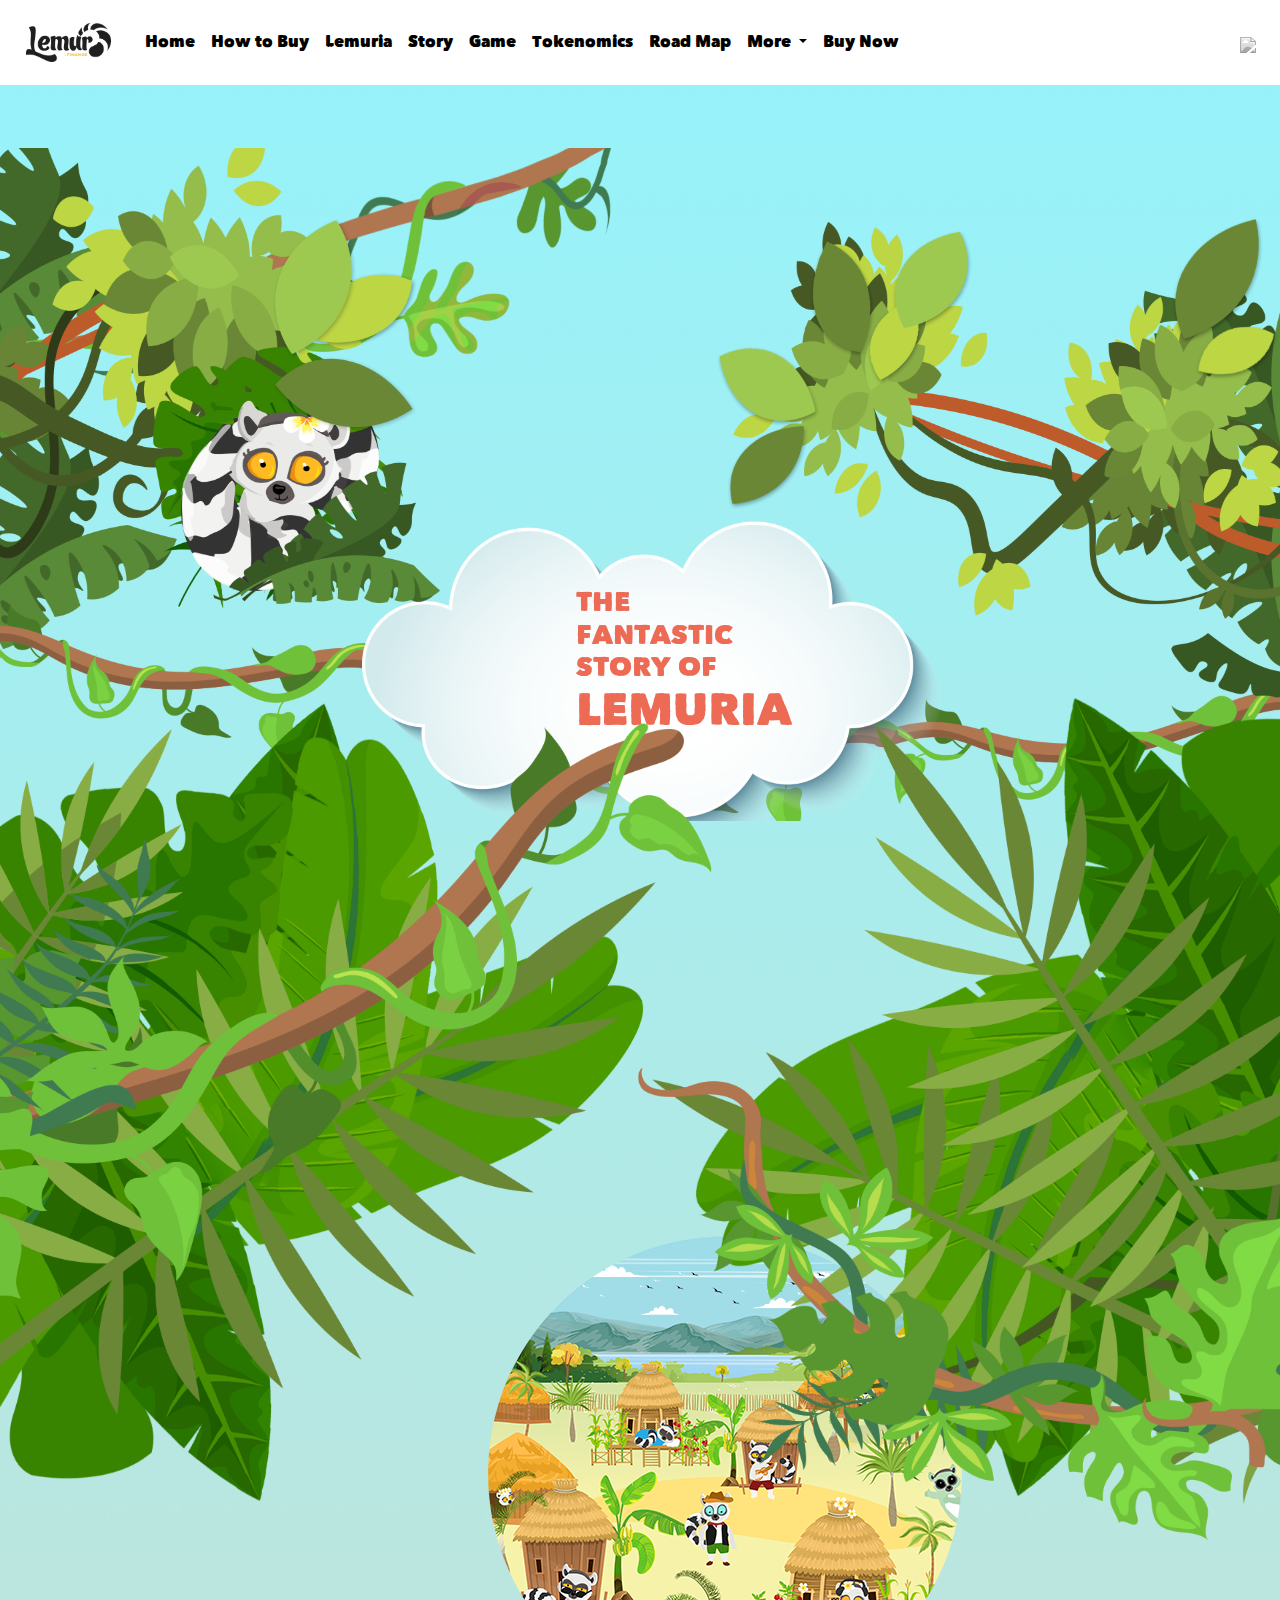
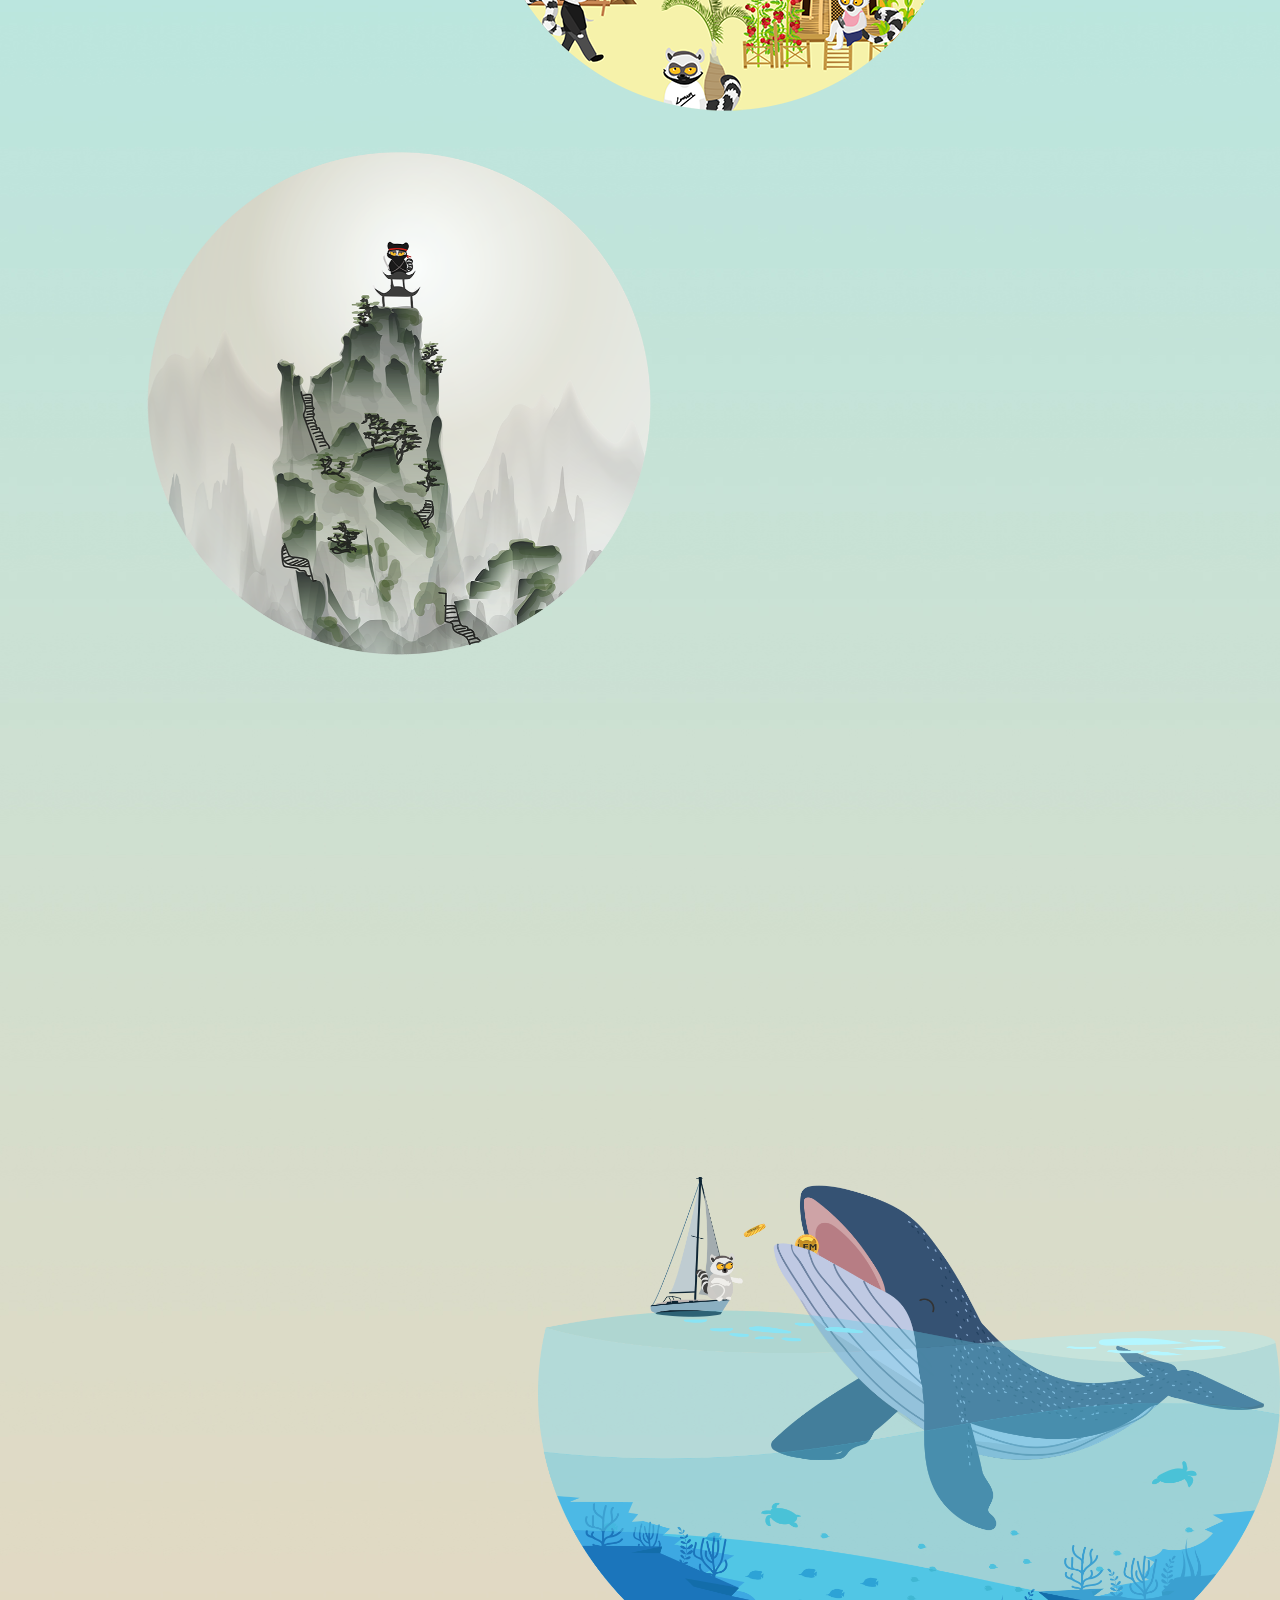
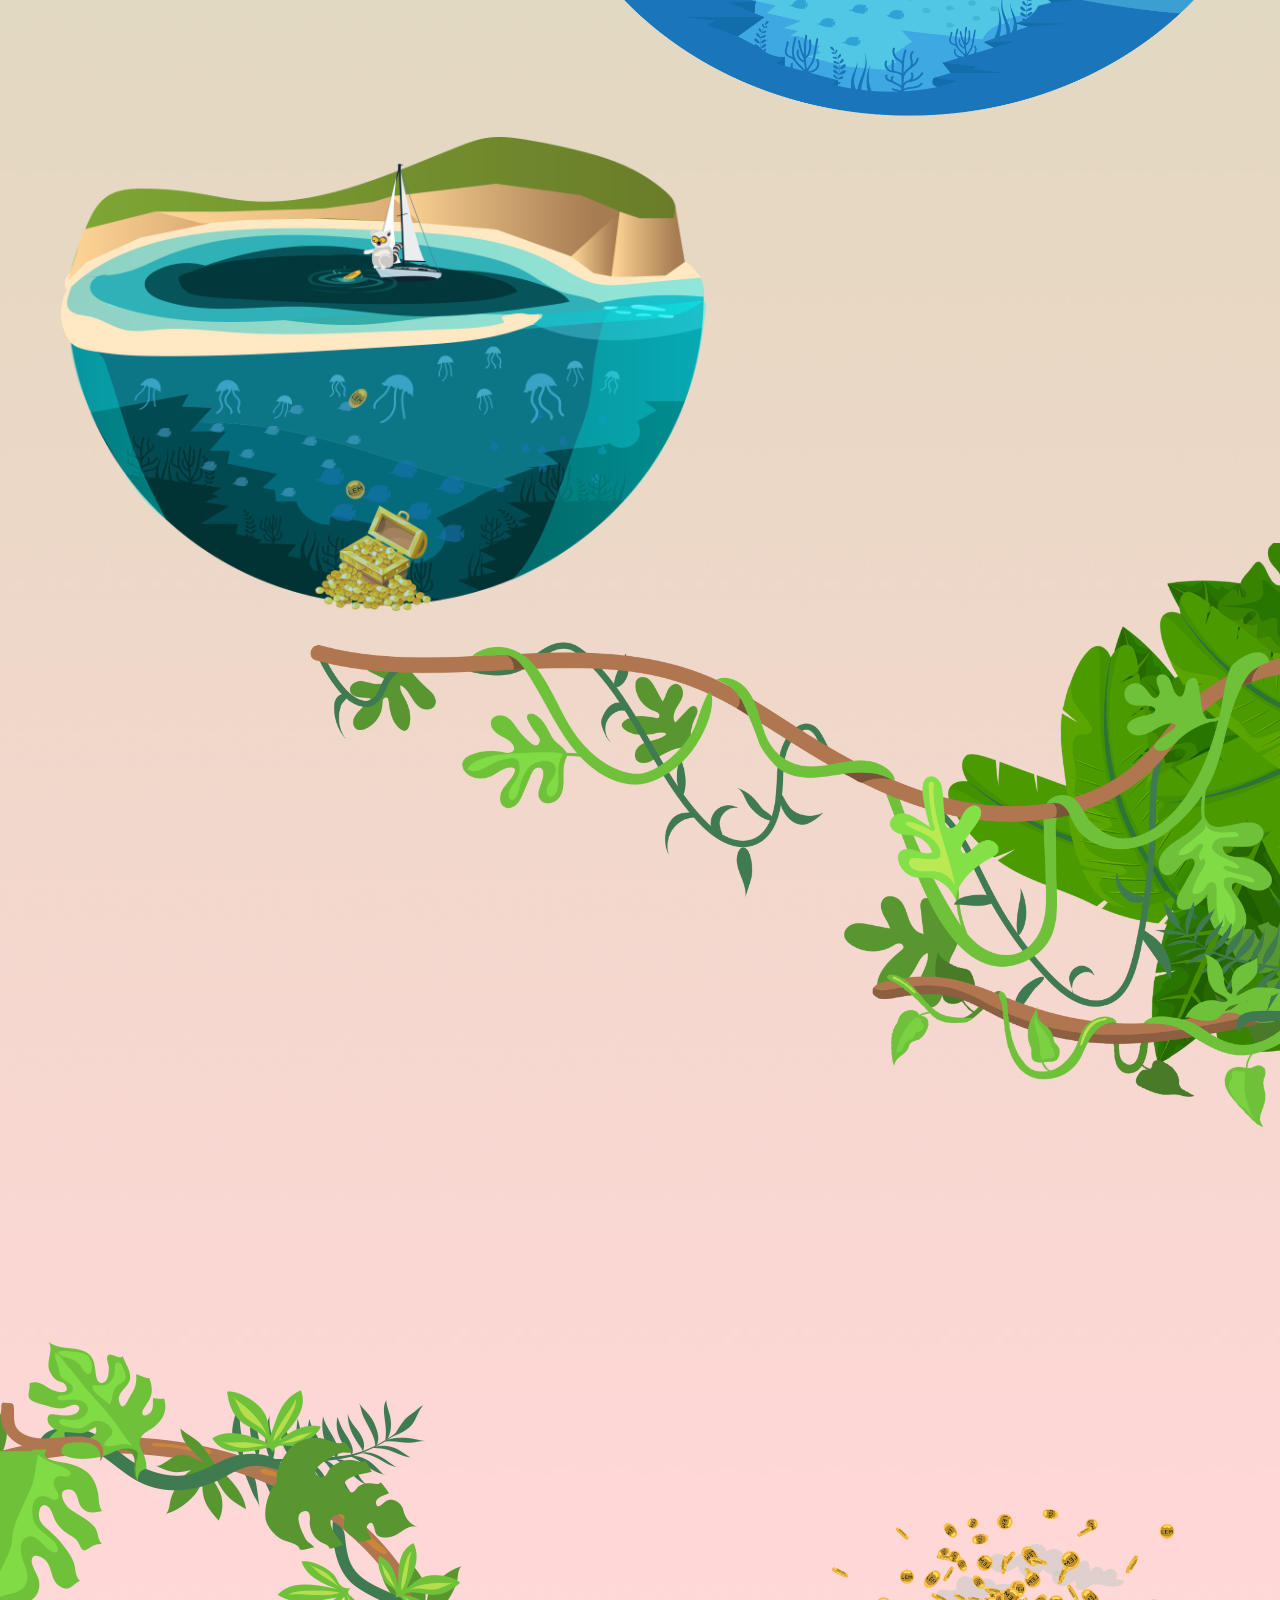
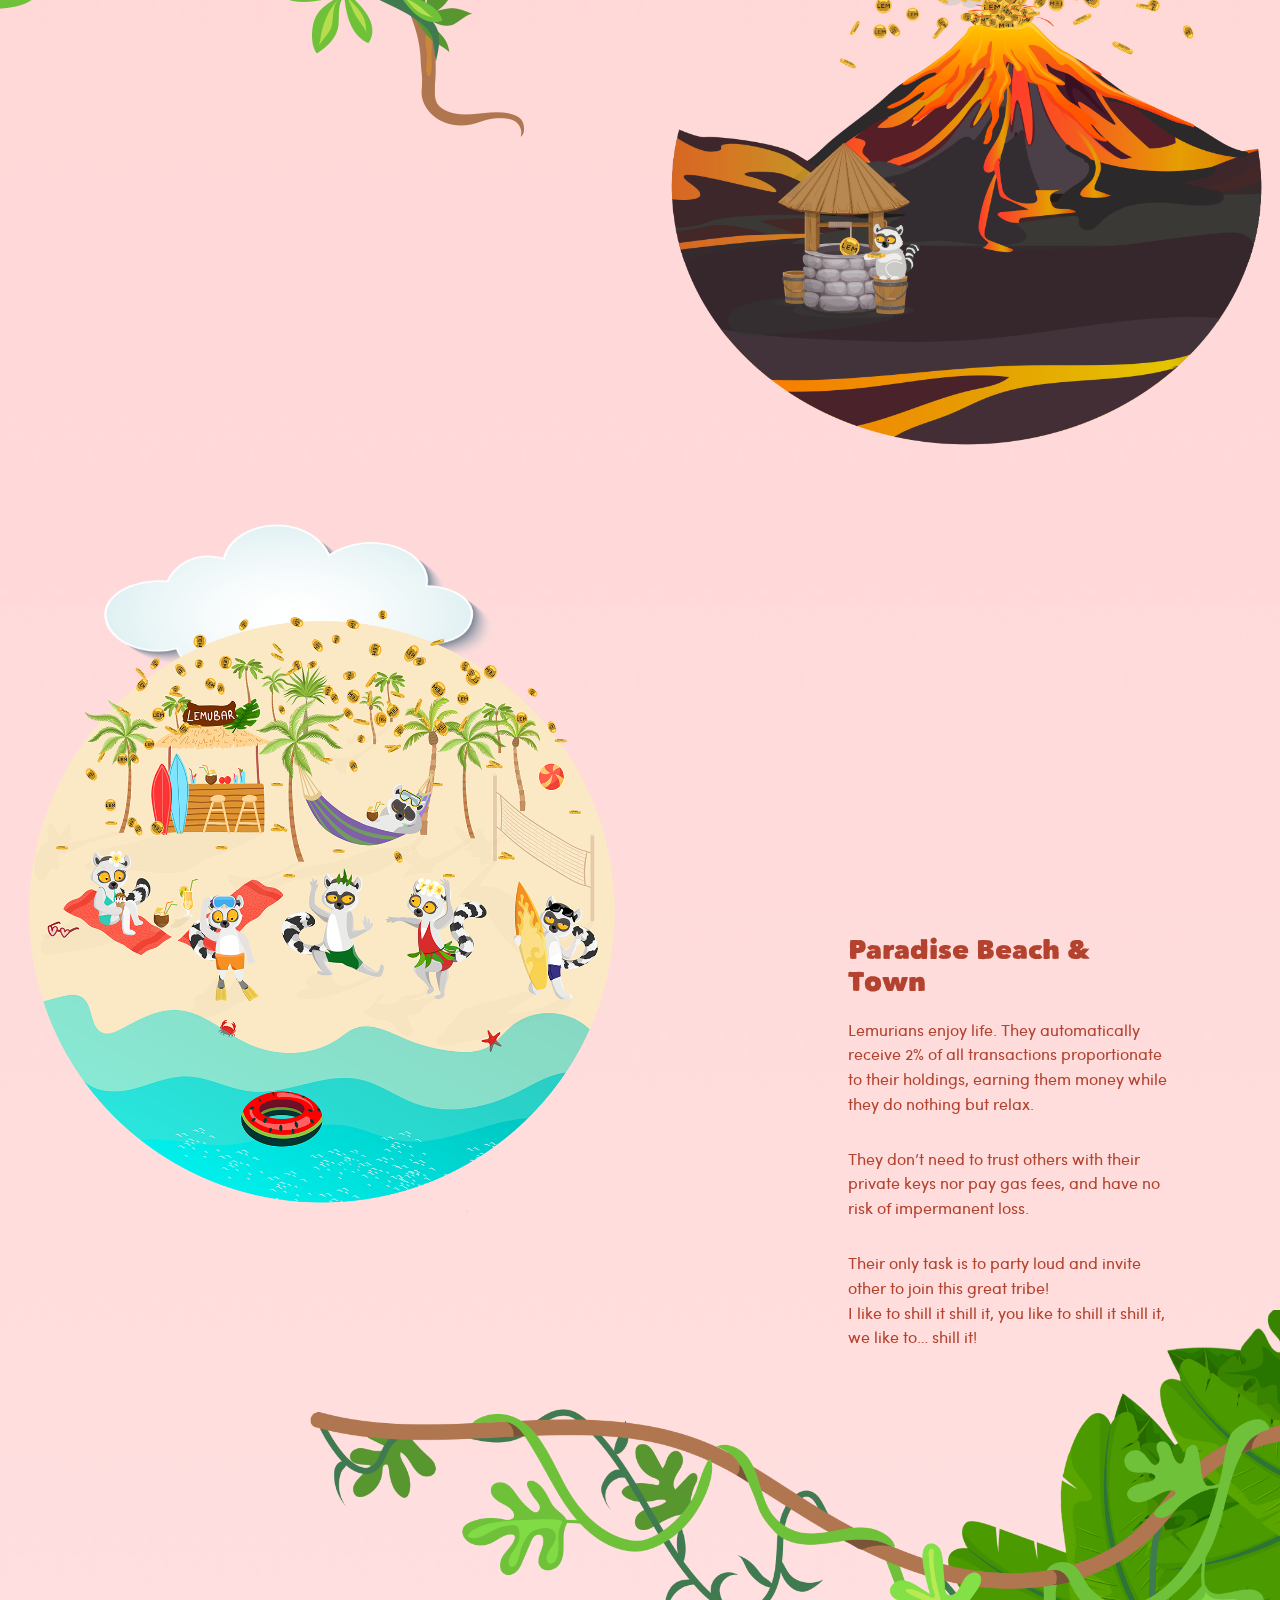
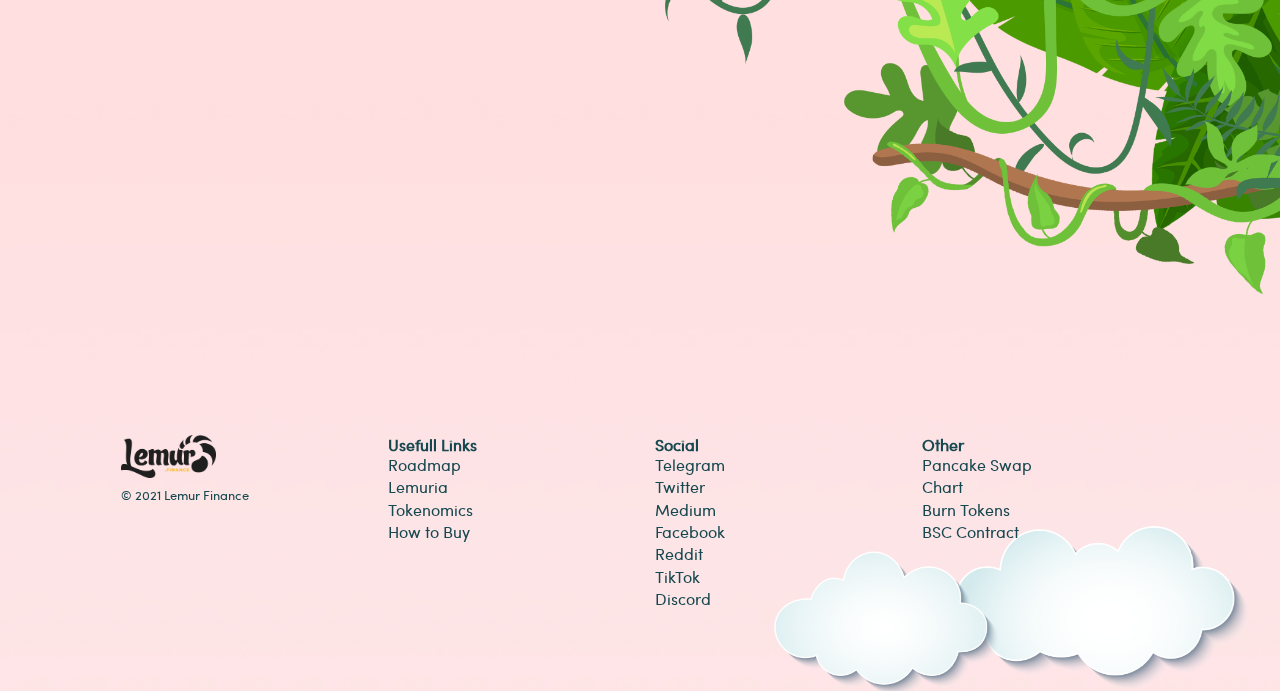
==== commit 2636c3f9: "f" ====
--- a/index.html
+++ b/index.html
@@ -278,7 +278,7 @@
                     <h2 style="    color: #3c3d3b !important;" class="title max-460" data-scroll-reveal="enter from bottom">Kingtoshi Lemuroto
                     </h2>
                     <p style="    color: #3c3d3b !important;" data-scroll-reveal="enter from bottom">
-                        Rumoured to be a descendant of Bitcoin developer Satoshi Nakamoto, our own Kingtoshi Lemuroto created the LEM protocol and renounced ownership of the contract (check here).
+                        Rumoured to be a descendant of Bitcoin developer Satoshi Nakamoto, our own Kingtoshi Lemuroto created the LEM protocol and renounced ownership of the contract (check <a href="https://bscscan.com/tx/0xa07f2f719642b155649856ad878b57f894e3680d758b7b2f0ee60364d3d19146" target="_blank">here</a>).
                         
 
                     </p>
@@ -367,7 +367,7 @@
                             <h2 class="title s4--title" data-scroll-reveal="enter from bottom" style="    color: #07393a;">The Blue Hole</h2>
                             <div class="max-nf327">
                                 <p data-scroll-reveal="enter from bottom" style="    color: #07393a;">
-                                    A good economy needs liquidity that cannot be tempered with. 
+                                    A good economy needs liquidity that cannot be tampered with. 
                                 </p>
                                 <p data-scroll-reveal="enter from bottom" style="    color: #07393a;">
                                     
